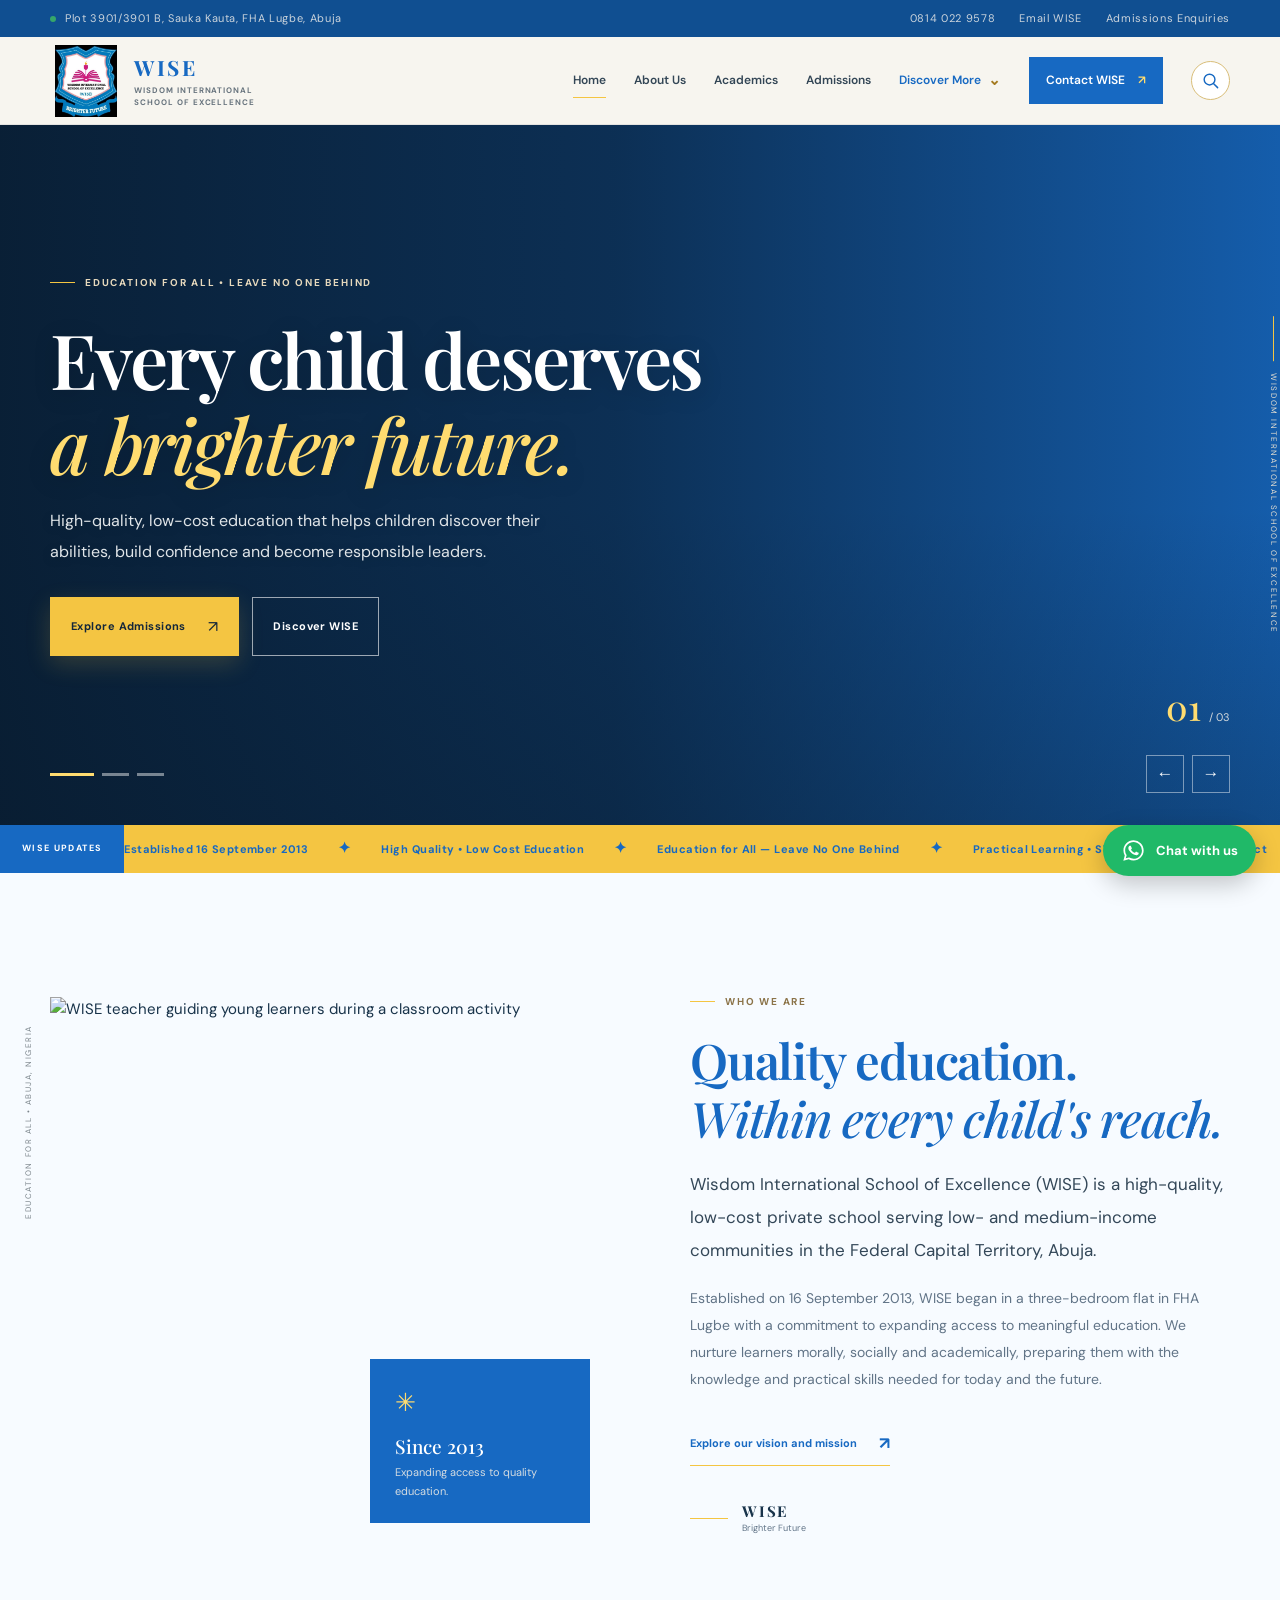
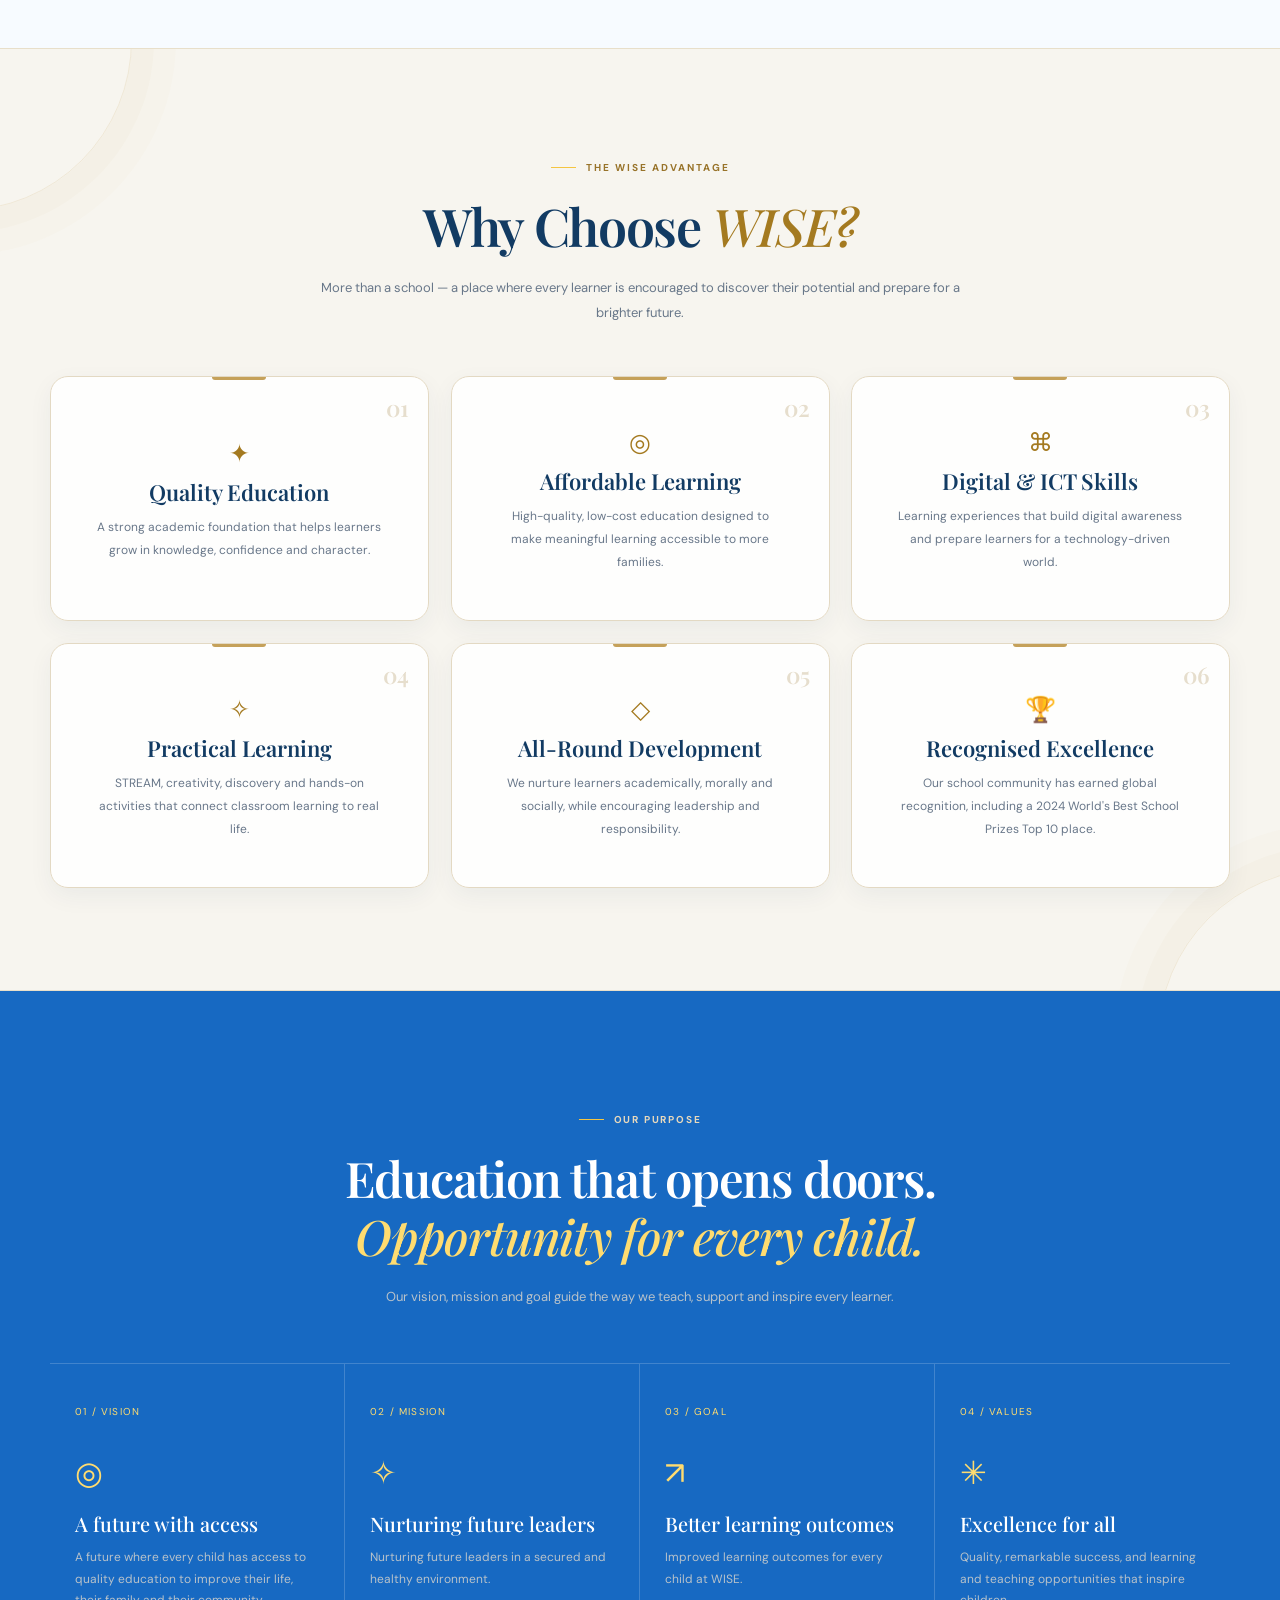
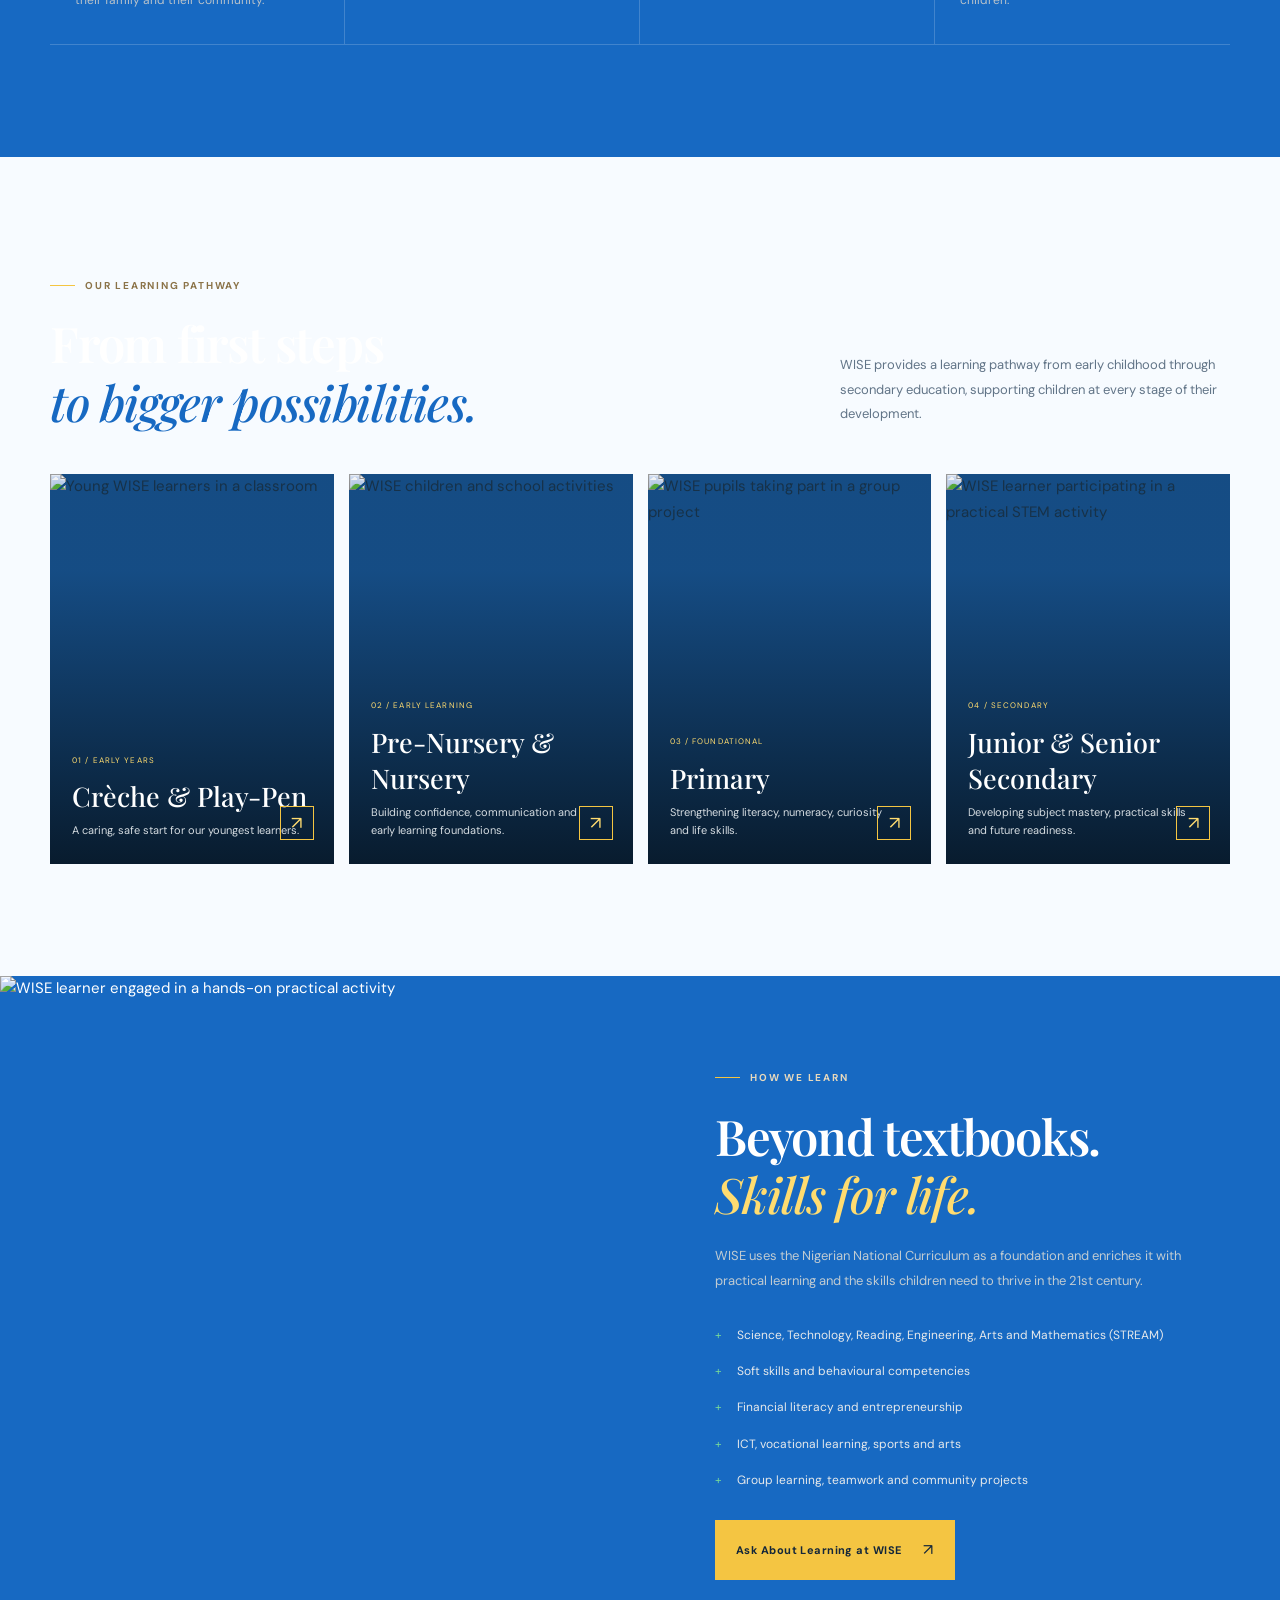
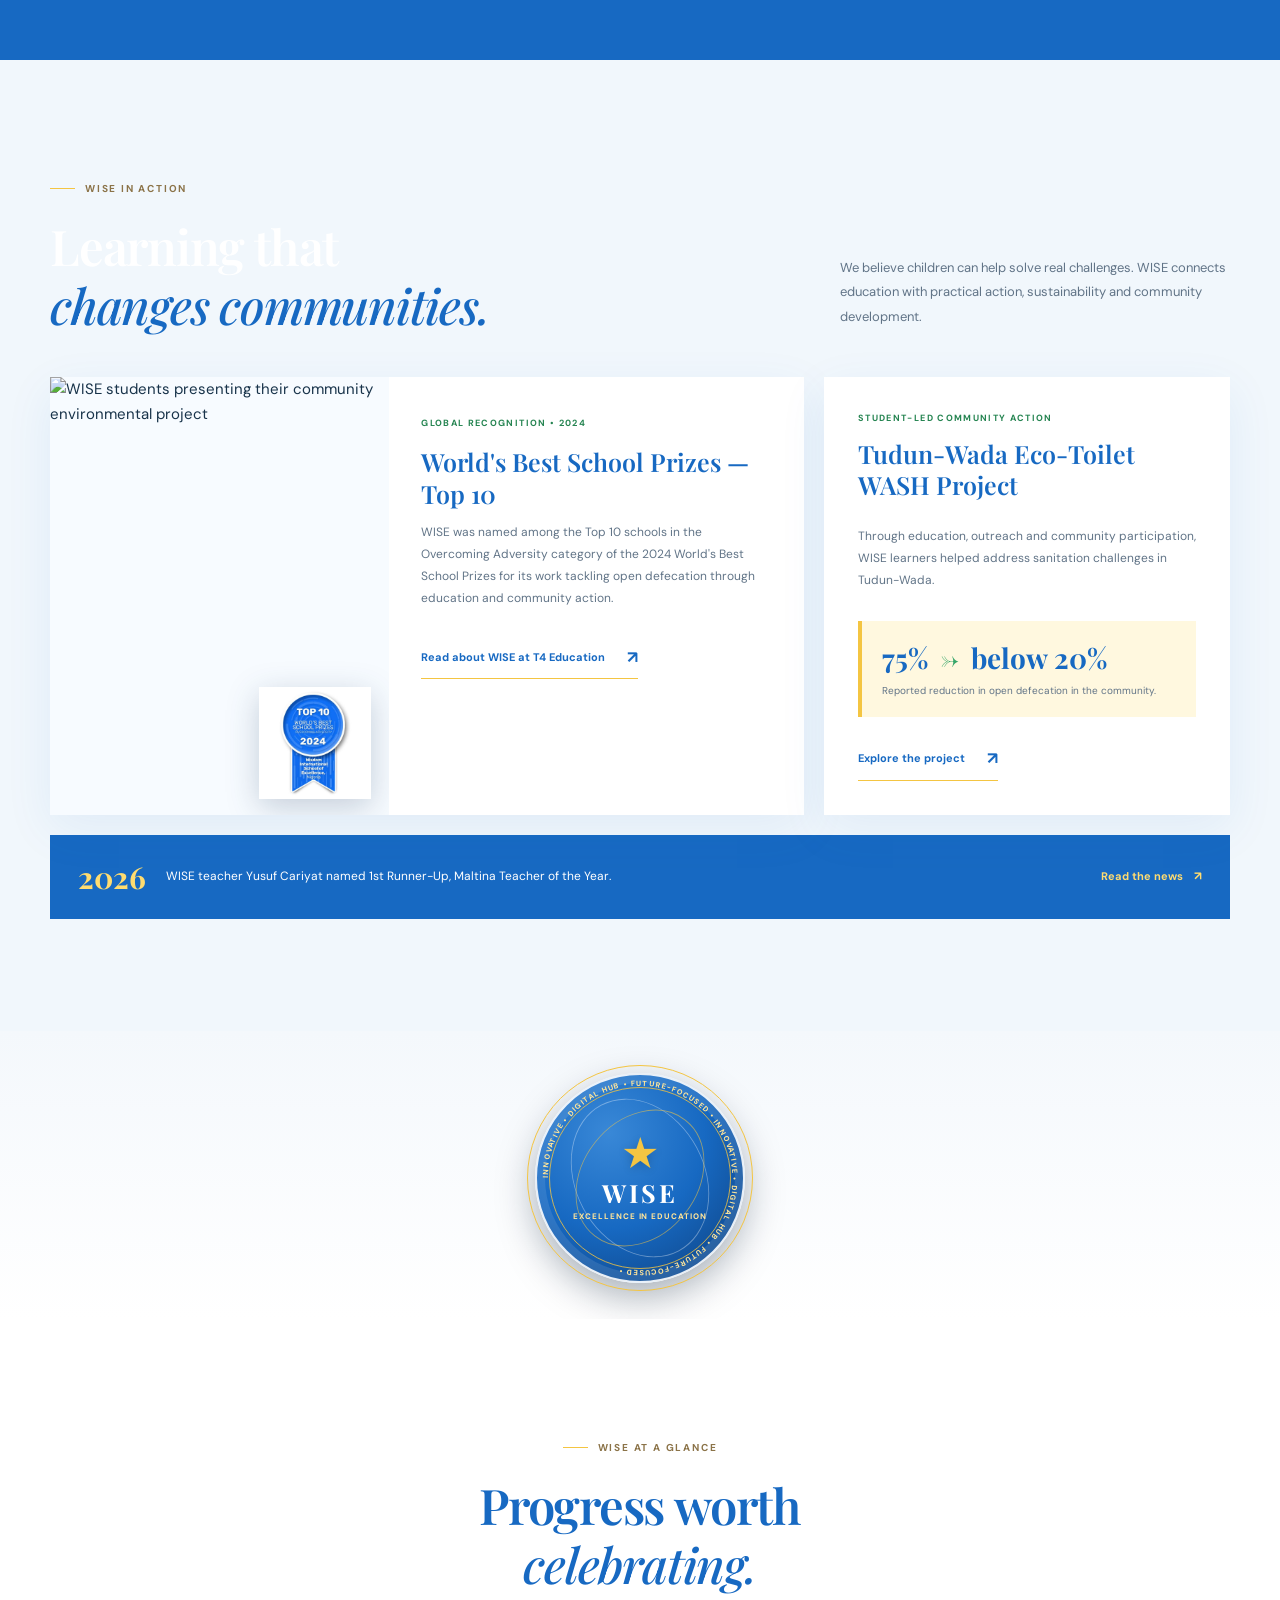
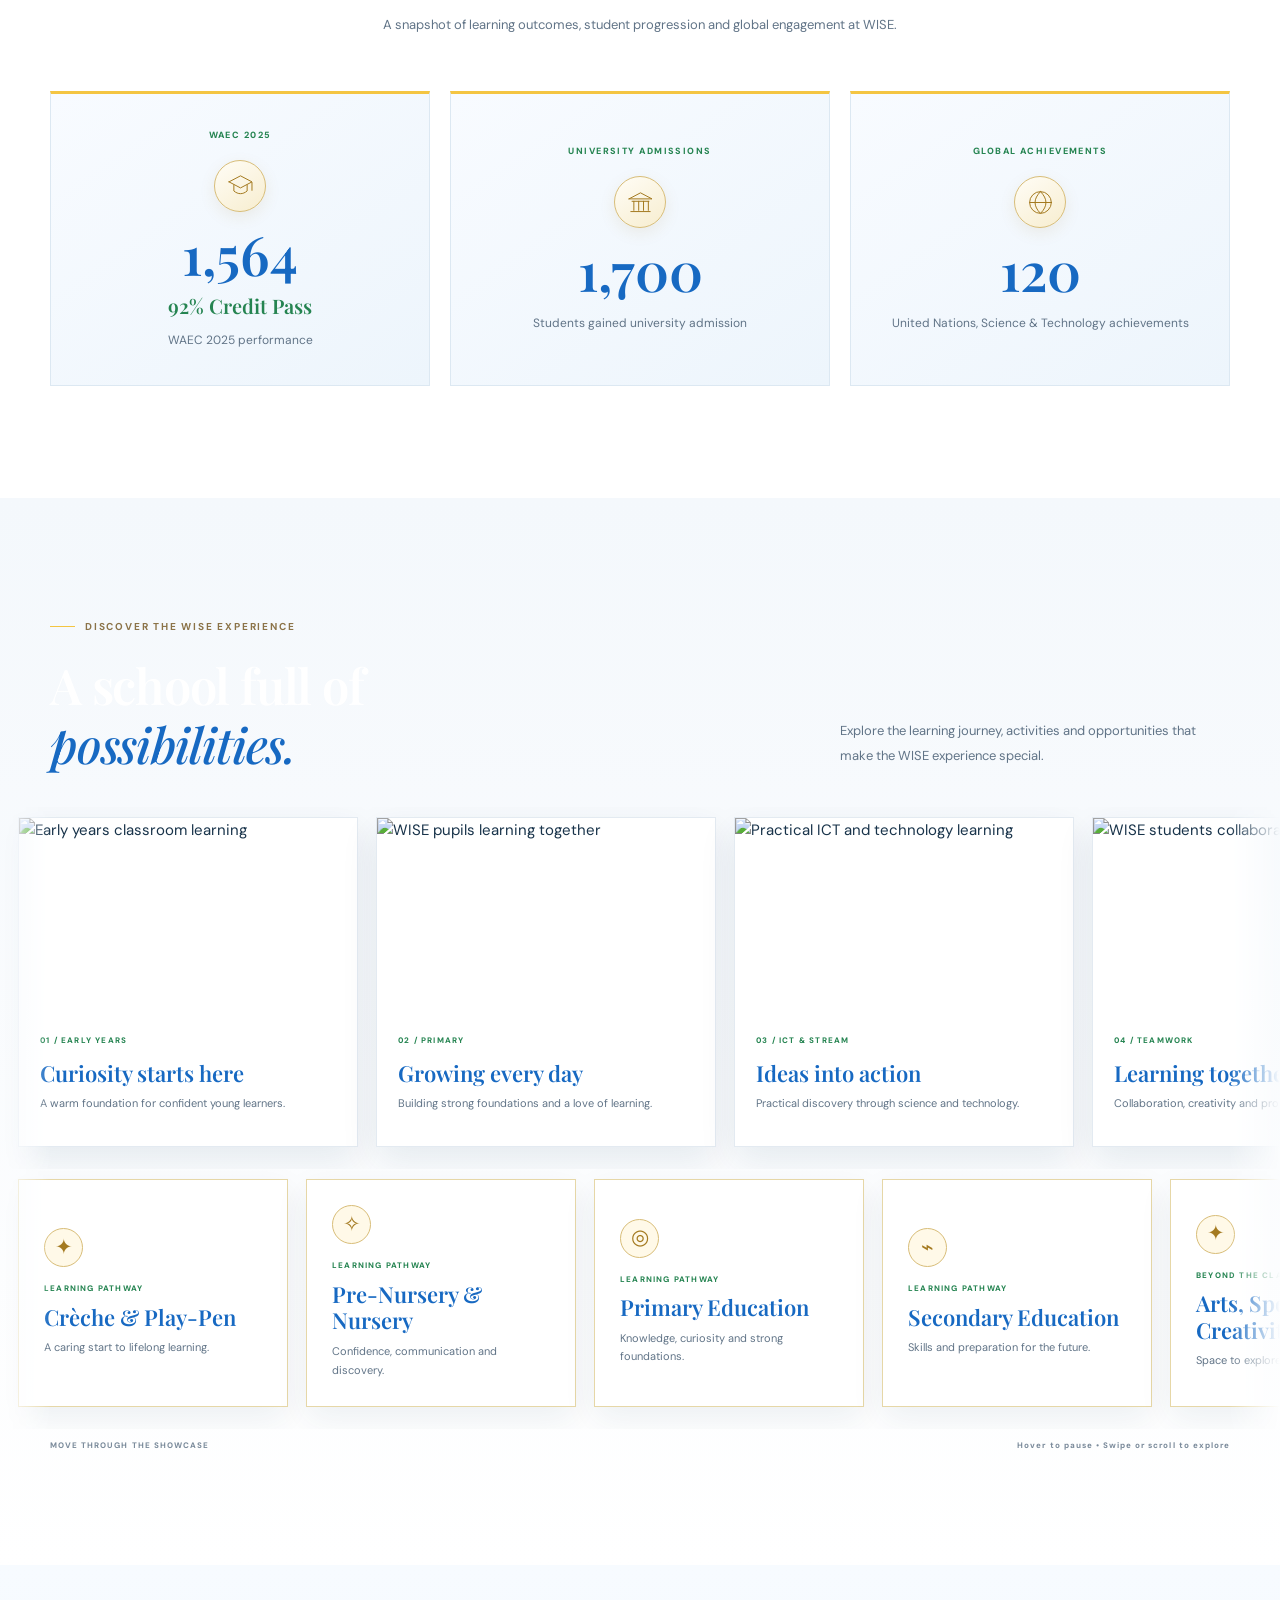
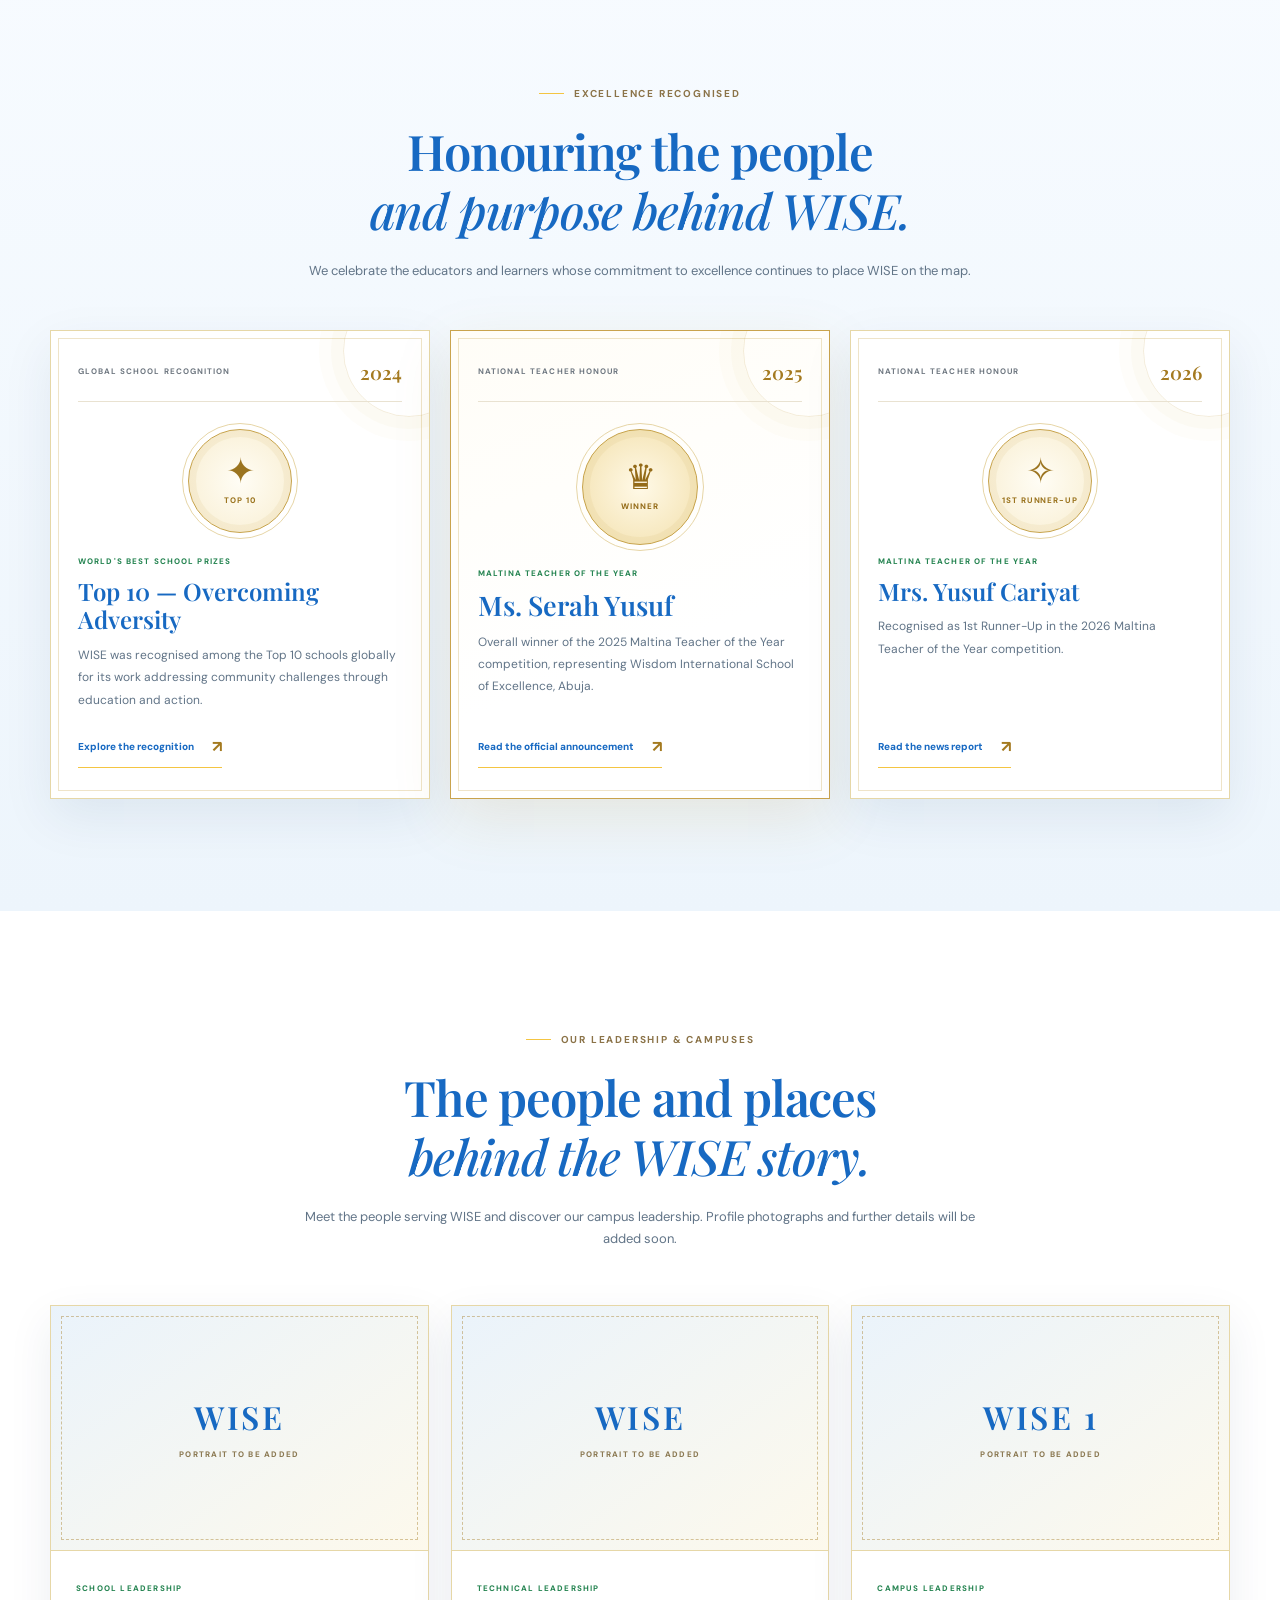
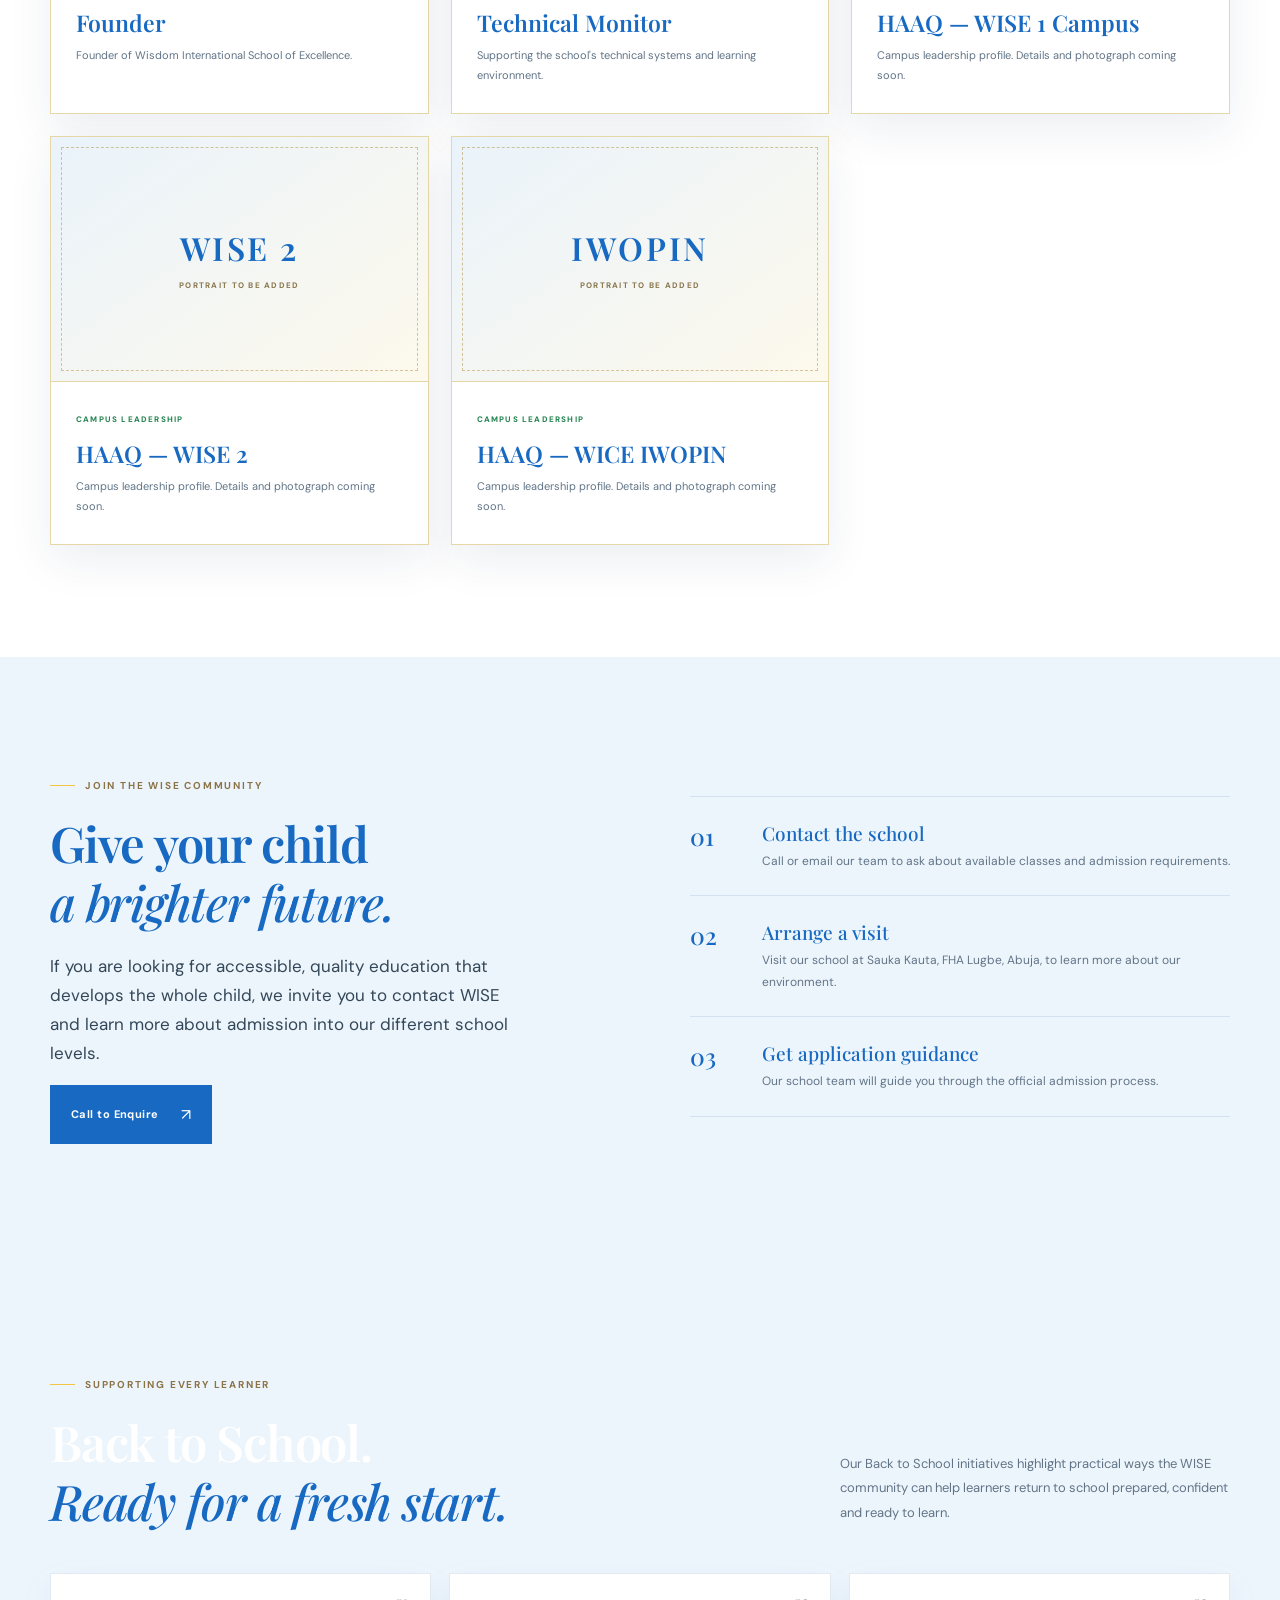
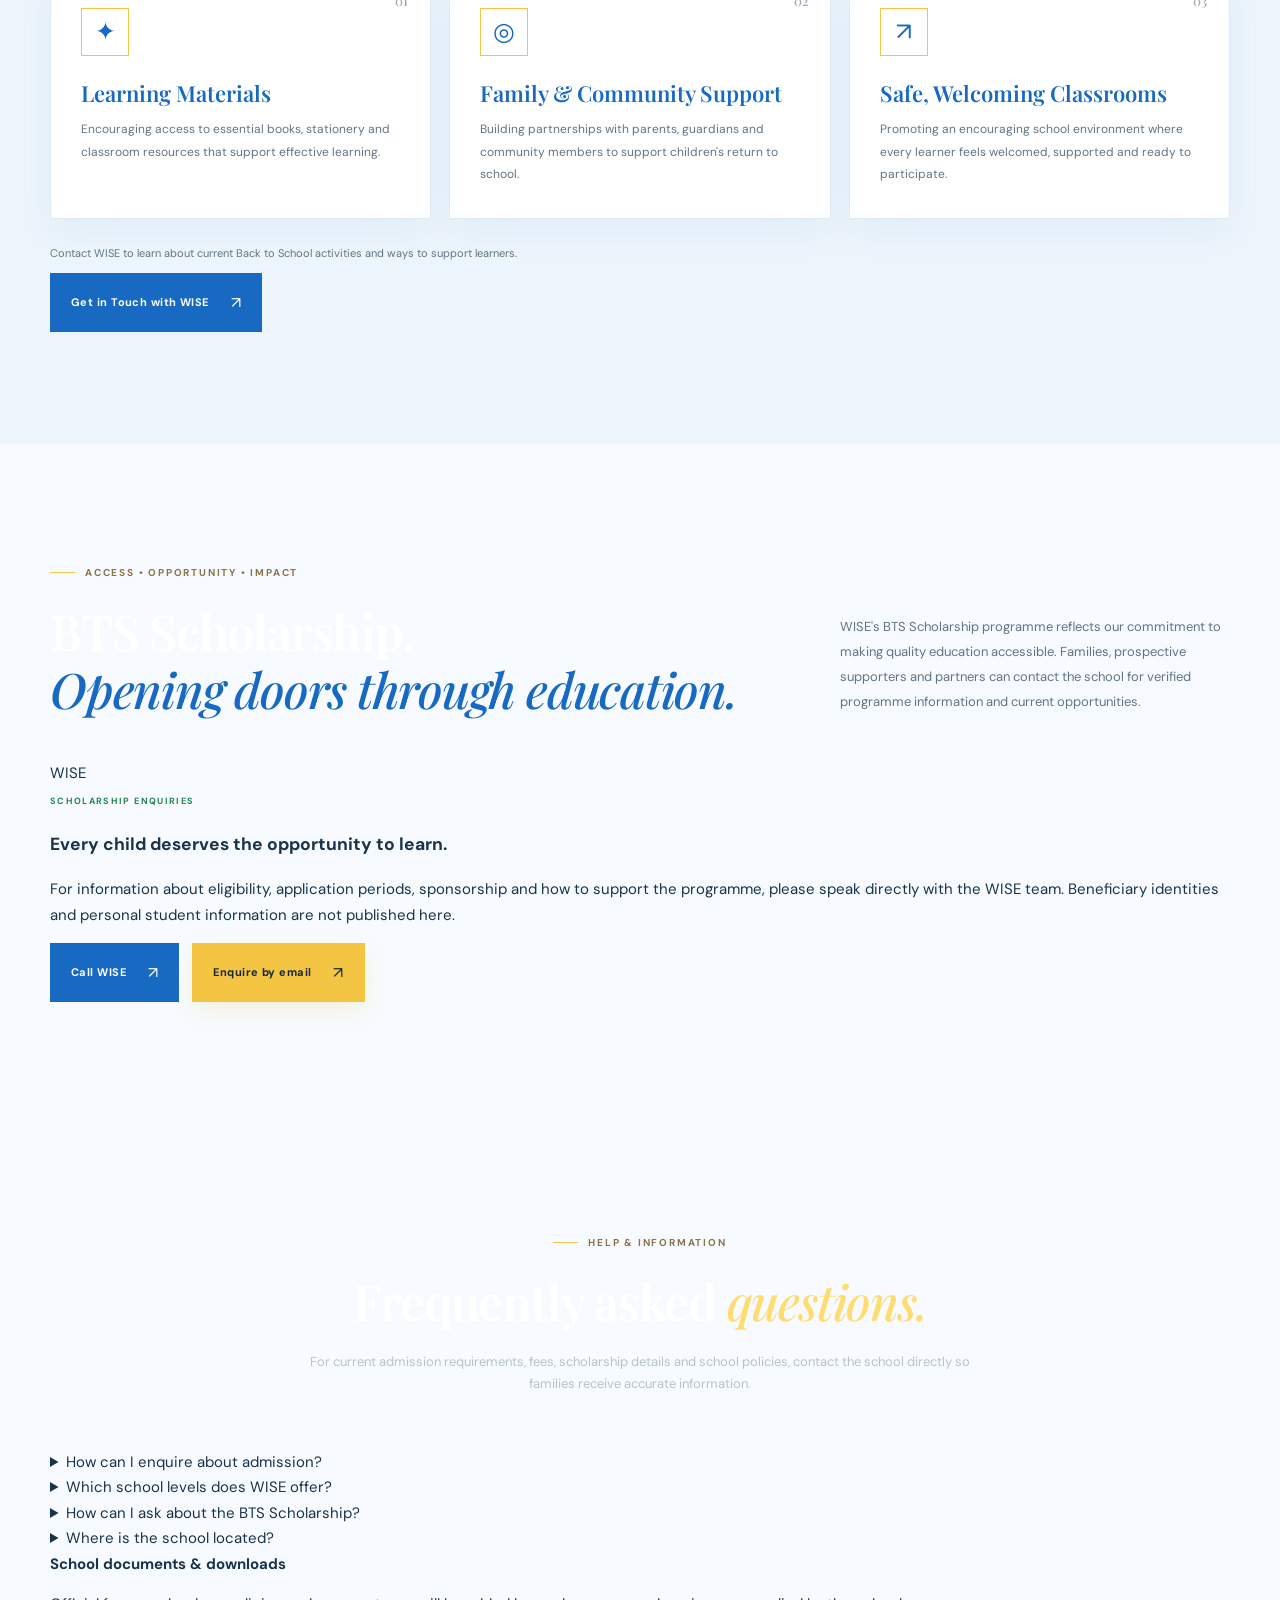
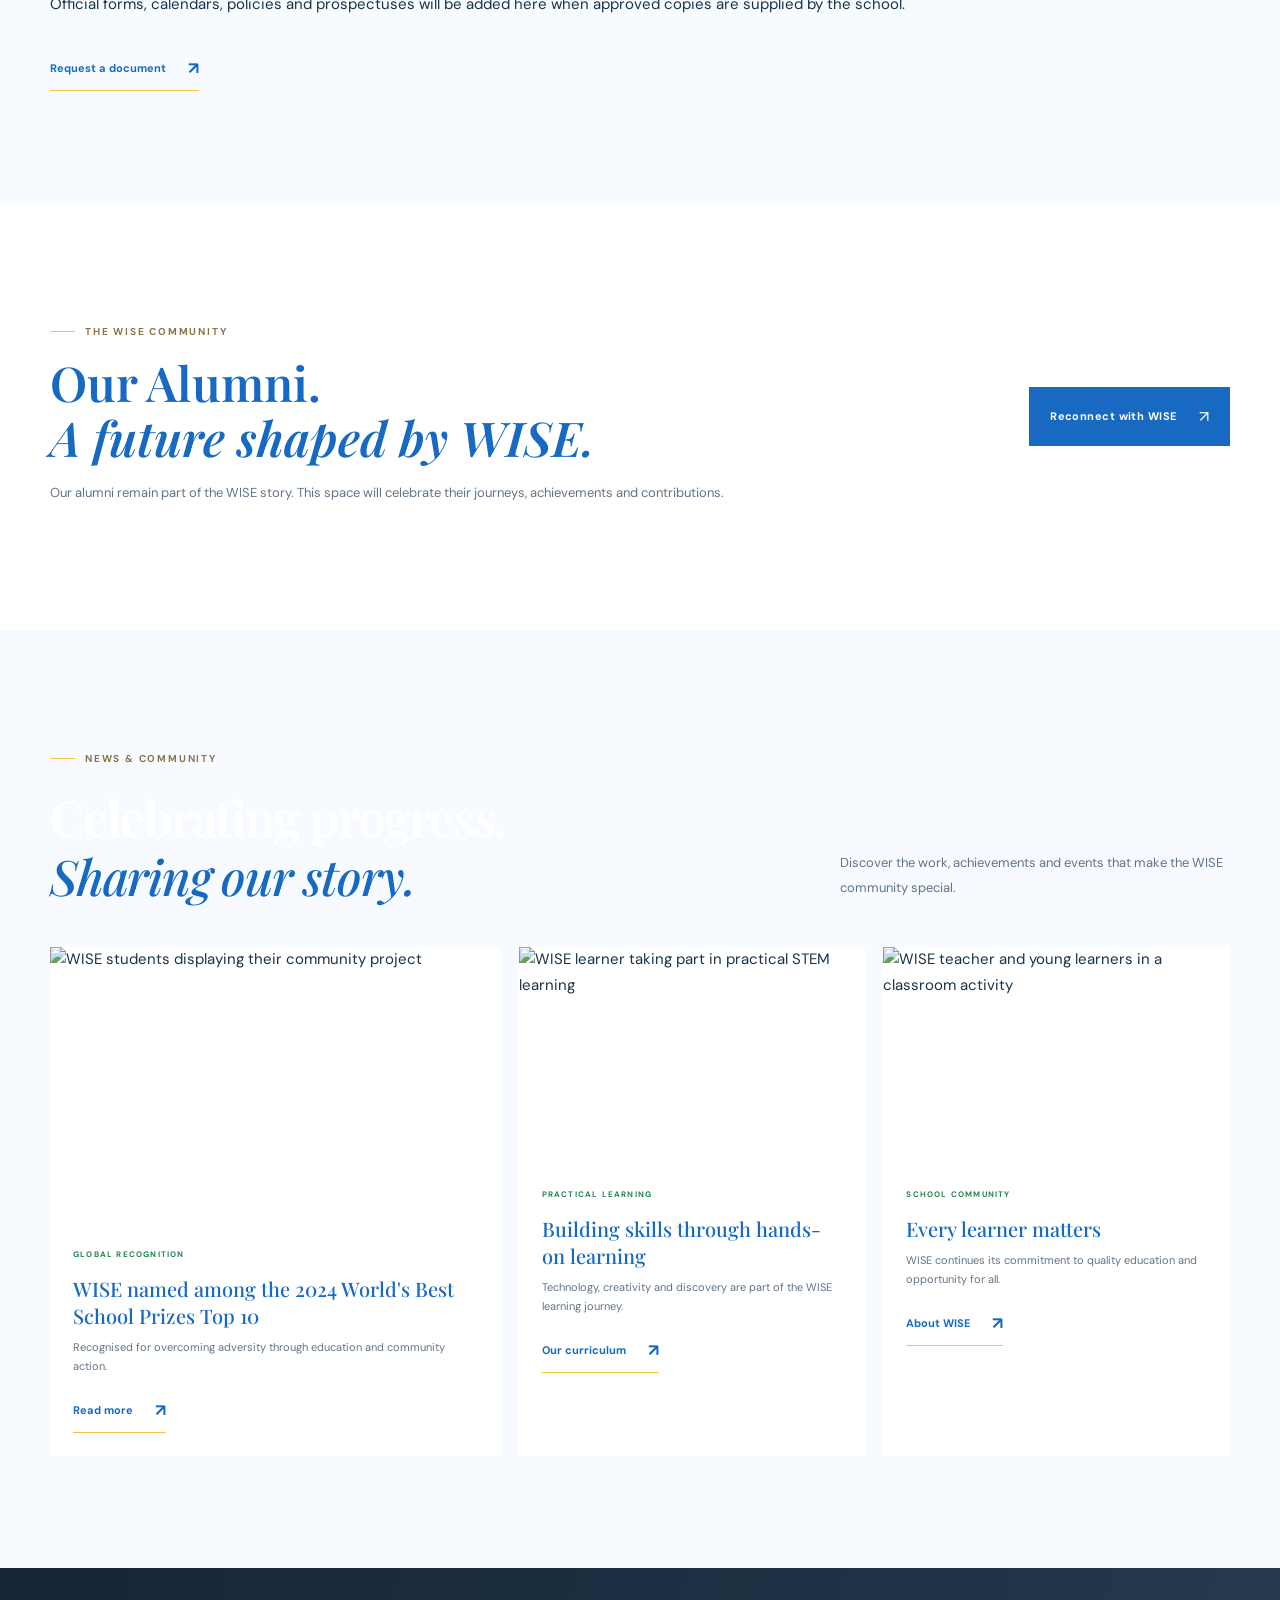
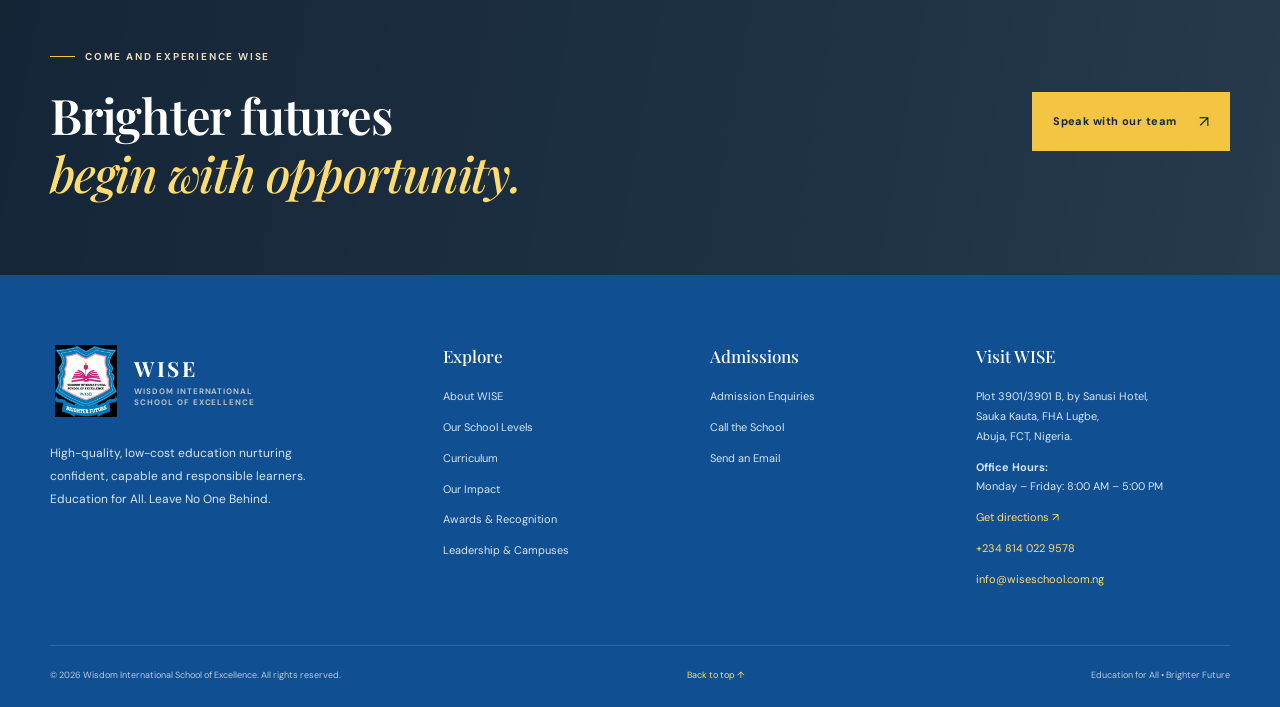
==== index.html @ 45272e17 "Add BTS scholarship and school information sections" ====
<!DOCTYPE html>
<html lang="en">
<head>
  <meta charset="UTF-8">
  <meta name="viewport" content="width=device-width, initial-scale=1.0">
  <meta name="description" content="Wisdom International School of Excellence (WISE), Abuja — a high-quality, low-cost school nurturing confident learners through practical education, STREAM and community impact.">
  <meta name="theme-color" content="#1769C2">
  <title>Wisdom International School of Excellence (WISE) | Abuja</title>
  <link rel="preconnect" href="https://fonts.googleapis.com">
  <link rel="preconnect" href="https://fonts.gstatic.com" crossorigin>
  <link href="https://fonts.googleapis.com/css2?family=DM+Sans:wght@400;500;600;700&family=Playfair+Display:wght@500;600;700&display=swap" rel="stylesheet">
  <link rel="stylesheet" href="style.css?v=15">
</head>
<body>
  <div class="topbar"><div class="container topbar-inner">
    <span><span class="top-dot"></span> Plot 3901/3901 B, Sauka Kauta, FHA Lugbe, Abuja</span>
    <div class="top-links"><a href="tel:+2348140229578">0814 022 9578</a><a href="mailto:info@wiseschool.com.ng">Email WISE</a><a href="#admissions">Admissions Enquiries</a></div>
  </div></div>

  <header class="site-header" id="top"><div class="container nav-wrap">
    <a class="brand" href="#top" aria-label="WISE home"><img class="brand-logo" src="assets/wise-school-logo.png" alt="Wisdom International School of Excellence (WISE) official school crest"><span class="brand-copy"><strong>WISE</strong><small>WISDOM INTERNATIONAL<br>SCHOOL OF EXCELLENCE</small></span></a>
    <button class="menu-toggle" aria-label="Open navigation" aria-expanded="false"><span></span><span></span><span></span></button>
    <nav class="main-nav" aria-label="Main navigation">
      <a class="active" href="#top">Home</a>
      <a href="#about">About Us</a>
      <a href="#academics">Academics</a>
      <a href="#admissions">Admissions</a>
      <div class="nav-dropdown discover-dropdown">
        <button class="nav-drop-toggle" type="button" aria-expanded="false">Discover More <span aria-hidden="true">⌄</span></button>
        <div class="nav-dropdown-menu">
          <a href="#impact">Our Impact</a>
          <a href="#bts-scholarship">BTS Scholarship</a>
          <a href="#faqs">FAQs & Downloads</a>
          <a href="#awards">Awards & Recognition</a>
          <a href="#leadership">Leadership & Campuses</a>
          <a href="#alumni">Alumni</a>
          <a href="#news">News & Updates</a>
          <a href="result-login.html">Student Result</a>
          <a href="teacher-login.html">Teacher Login</a>
        </div>
      </div>
      <a class="nav-cta" href="#contact">Contact WISE <span>↗</span></a>
      <button class="site-search-toggle" type="button" aria-label="Open website search" aria-expanded="false"><svg viewBox="0 0 24 24" aria-hidden="true"><circle cx="10.8" cy="10.8" r="6.8"></circle><path d="m16 16 5 5"></path></svg></button>
    </nav>
  </div></header>

  <section class="site-search-panel" id="site-search-panel" aria-label="Search the WISE website" hidden>
    <div class="container search-panel-inner">
      <form class="site-search-form" role="search">
        <label class="visually-hidden" for="site-search-input">Search the WISE website</label>
        <svg viewBox="0 0 24 24" aria-hidden="true"><circle cx="10.8" cy="10.8" r="6.8"></circle><path d="m16 16 5 5"></path></svg>
        <input id="site-search-input" type="search" placeholder="Search WISE..." autocomplete="off">
        <button class="site-search-close" type="button" aria-label="Close search">×</button>
      </form>
      <div class="site-search-results" aria-live="polite"></div>
    </div>
  </section>

  <main>
    <section class="hero" aria-label="Welcome to WISE"><div class="hero-slides">
      <article class="hero-slide active" style="--hero-image:url('https://www.wiseschool.com.ng/images/3.jpg')"><div class="hero-shade"></div><div class="container hero-content">
        <span class="eyebrow light-eyebrow"><span></span> EDUCATION FOR ALL • LEAVE NO ONE BEHIND</span>
        <h1>Every child deserves<br><em>a brighter future.</em></h1>
        <p>High-quality, low-cost education that helps children discover their abilities, build confidence and become responsible leaders.</p>
        <div class="hero-actions"><a class="btn btn-gold" href="#admissions">Explore Admissions <b>↗</b></a><a class="btn btn-outline" href="#about">Discover WISE</a></div>
      </div><div class="hero-index"><strong>01</strong><span>/ 03</span></div></article>
      <article class="hero-slide" style="--hero-image:url('https://www.wiseschool.com.ng/userpix/2.jpg')"><div class="hero-shade"></div><div class="container hero-content">
        <span class="eyebrow light-eyebrow"><span></span> PRACTICAL LEARNING • STREAM</span>
        <h1>Curious minds.<br><em>Creative solutions.</em></h1>
        <p>Our skills-based approach connects classroom learning with science, technology, reading, engineering, arts and mathematics.</p>
        <div class="hero-actions"><a class="btn btn-gold" href="#academics">Explore Our Curriculum <b>↗</b></a><a class="btn btn-outline" href="#impact">See Our Impact</a></div>
      </div><div class="hero-index"><strong>02</strong><span>/ 03</span></div></article>
      <article class="hero-slide" style="--hero-image:url('https://www.wiseschool.com.ng/images/v1.jpg')"><div class="hero-shade"></div><div class="container hero-content">
        <span class="eyebrow light-eyebrow"><span></span> LEARNING THAT TRANSFORMS COMMUNITIES</span>
        <h1>Learn with purpose.<br><em>Make a difference.</em></h1>
        <p>From student-led community projects to innovation and leadership, WISE encourages learners to turn knowledge into positive action.</p>
        <div class="hero-actions"><a class="btn btn-gold" href="#impact">Our Community Impact <b>↗</b></a><a class="btn btn-outline" href="#contact">Visit the School</a></div>
      </div><div class="hero-index"><strong>03</strong><span>/ 03</span></div></article>
    </div><div class="container hero-controls"><div class="slide-dots"><button class="dot active" aria-label="Slide 1"></button><button class="dot" aria-label="Slide 2"></button><button class="dot" aria-label="Slide 3"></button></div><div class="slide-arrows"><button class="slide-prev" aria-label="Previous slide">←</button><button class="slide-next" aria-label="Next slide">→</button></div></div><div class="hero-note"><span class="note-line"></span><span>WISDOM INTERNATIONAL SCHOOL OF EXCELLENCE</span></div></section>

    <div class="announcement"><div class="announcement-label">WISE UPDATES</div><div class="announcement-track"><span>Established 16 September 2013</span><b>✦</b><span>High Quality • Low Cost Education</span><b>✦</b><span>Education for All — Leave No One Behind</span><b>✦</b><span>Practical Learning • STREAM • Community Impact</span><b>✦</b><span>Established 16 September 2013</span></div></div>

    <section class="intro section-pad" id="about"><div class="container intro-grid">
      <div class="intro-visual"><div class="intro-photo"><img src="https://www.wiseschool.com.ng/images/3.jpg" alt="WISE teacher guiding young learners during a classroom activity"></div><div class="experience-card"><span class="exp-symbol">✳</span><strong>Since 2013</strong><small>Expanding access to quality education.</small></div><div class="vertical-caption">EDUCATION FOR ALL • ABUJA, NIGERIA</div></div>
      <div class="intro-copy"><span class="eyebrow"><span></span> WHO WE ARE</span><h2>Quality education.<br><em>Within every child's reach.</em></h2>
        <p class="lead">Wisdom International School of Excellence (WISE) is a high-quality, low-cost private school serving low- and medium-income communities in the Federal Capital Territory, Abuja.</p>
        <p>Established on 16 September 2013, WISE began in a three-bedroom flat in FHA Lugbe with a commitment to expanding access to meaningful education. We nurture learners morally, socially and academically, preparing them with the knowledge and practical skills needed for today and the future.</p>
        <a class="text-link" href="#vision">Explore our vision and mission <span>↗</span></a>
        <div class="intro-signoff"><span class="signoff-rule"></span><span><strong>WISE</strong><small>Brighter Future</small></span></div>
      </div>
    </div></section>

    <section class="why-wise section-pad" id="why-choose-wise"><div class="container">
      <div class="section-heading centered"><span class="eyebrow"><span></span> THE WISE ADVANTAGE</span><h2>Why Choose <em>WISE?</em></h2><p>More than a school — a place where every learner is encouraged to discover their potential and prepare for a brighter future.</p></div>
      <div class="why-wise-grid">
        <article class="why-wise-card"><span class="why-wise-number">01</span><div class="why-wise-icon">✦</div><h3>Quality Education</h3><p>A strong academic foundation that helps learners grow in knowledge, confidence and character.</p></article>
        <article class="why-wise-card"><span class="why-wise-number">02</span><div class="why-wise-icon">◎</div><h3>Affordable Learning</h3><p>High-quality, low-cost education designed to make meaningful learning accessible to more families.</p></article>
        <article class="why-wise-card"><span class="why-wise-number">03</span><div class="why-wise-icon">⌘</div><h3>Digital & ICT Skills</h3><p>Learning experiences that build digital awareness and prepare learners for a technology-driven world.</p></article>
        <article class="why-wise-card"><span class="why-wise-number">04</span><div class="why-wise-icon">✧</div><h3>Practical Learning</h3><p>STREAM, creativity, discovery and hands-on activities that connect classroom learning to real life.</p></article>
        <article class="why-wise-card"><span class="why-wise-number">05</span><div class="why-wise-icon">◇</div><h3>All-Round Development</h3><p>We nurture learners academically, morally and socially, while encouraging leadership and responsibility.</p></article>
        <article class="why-wise-card"><span class="why-wise-number">06</span><div class="why-wise-icon">🏆</div><h3>Recognised Excellence</h3><p>Our school community has earned global recognition, including a 2024 World's Best School Prizes Top 10 place.</p></article>
      </div>
    </div></section>

    <section class="values section-pad" id="vision"><div class="container">
      <div class="section-heading centered"><span class="eyebrow light-eyebrow"><span></span> OUR PURPOSE</span><h2>Education that opens doors.<br><em>Opportunity for every child.</em></h2><p>Our vision, mission and goal guide the way we teach, support and inspire every learner.</p></div>
      <div class="value-grid">
        <article class="value-card"><span class="value-no">01 / VISION</span><div class="line-icon">◎</div><h3>A future with access</h3><p>A future where every child has access to quality education to improve their life, their family and their community.</p></article>
        <article class="value-card"><span class="value-no">02 / MISSION</span><div class="line-icon">✧</div><h3>Nurturing future leaders</h3><p>Nurturing future leaders in a secured and healthy environment.</p></article>
        <article class="value-card"><span class="value-no">03 / GOAL</span><div class="line-icon">↗</div><h3>Better learning outcomes</h3><p>Improved learning outcomes for every child at WISE.</p></article>
        <article class="value-card"><span class="value-no">04 / VALUES</span><div class="line-icon">✳</div><h3>Excellence for all</h3><p>Quality, remarkable success, and learning and teaching opportunities that inspire children.</p></article>
      </div>
    </div></section>

    <section class="academics section-pad" id="academics"><div class="container">
      <div class="section-heading split-heading"><div><span class="eyebrow"><span></span> OUR LEARNING PATHWAY</span><h2>From first steps<br><em>to bigger possibilities.</em></h2></div><p>WISE provides a learning pathway from early childhood through secondary education, supporting children at every stage of their development.</p></div>
      <div class="academic-grid">
        <article class="academic-card"><img src="https://www.wiseschool.com.ng/images/3.jpg" alt="Young WISE learners in a classroom"><div class="academic-overlay"><span>01 / EARLY YEARS</span><h3>Crèche & Play-Pen</h3><p>A caring, safe start for our youngest learners.</p><a href="#contact" aria-label="Enquire about Crèche and Play-Pen">↗</a></div></article>
        <article class="academic-card"><img src="https://www.wiseschool.com.ng/userpix/1.jpg" alt="WISE children and school activities"><div class="academic-overlay"><span>02 / EARLY LEARNING</span><h3>Pre-Nursery & Nursery</h3><p>Building confidence, communication and early learning foundations.</p><a href="#contact" aria-label="Enquire about Pre-Nursery and Nursery">↗</a></div></article>
        <article class="academic-card"><img src="https://www.wiseschool.com.ng/images/v1.jpg" alt="WISE pupils taking part in a group project"><div class="academic-overlay"><span>03 / FOUNDATIONAL</span><h3>Primary</h3><p>Strengthening literacy, numeracy, curiosity and life skills.</p><a href="#contact" aria-label="Enquire about Primary">↗</a></div></article>
        <article class="academic-card"><img src="https://www.wiseschool.com.ng/userpix/2.jpg" alt="WISE learner participating in a practical STEM activity"><div class="academic-overlay"><span>04 / SECONDARY</span><h3>Junior & Senior Secondary</h3><p>Developing subject mastery, practical skills and future readiness.</p><a href="#contact" aria-label="Enquire about Secondary School">↗</a></div></article>
      </div>
    </div></section>

    <section class="feature-band" id="curriculum"><div class="feature-image"><img src="https://www.wiseschool.com.ng/userpix/2.jpg" alt="WISE learner engaged in a hands-on practical activity"></div><div class="feature-content"><span class="eyebrow light-eyebrow"><span></span> HOW WE LEARN</span><h2>Beyond textbooks.<br><em>Skills for life.</em></h2><p>WISE uses the Nigerian National Curriculum as a foundation and enriches it with practical learning and the skills children need to thrive in the 21st century.</p><ul class="feature-list"><li><span>+</span> Science, Technology, Reading, Engineering, Arts and Mathematics (STREAM)</li><li><span>+</span> Soft skills and behavioural competencies</li><li><span>+</span> Financial literacy and entrepreneurship</li><li><span>+</span> ICT, vocational learning, sports and arts</li><li><span>+</span> Group learning, teamwork and community projects</li></ul><a class="btn btn-gold" href="#contact">Ask About Learning at WISE <b>↗</b></a></div></section>

    <section class="impact section-pad" id="impact"><div class="container">
      <div class="section-heading split-heading"><div><span class="eyebrow"><span></span> WISE IN ACTION</span><h2>Learning that<br><em>changes communities.</em></h2></div><p>We believe children can help solve real challenges. WISE connects education with practical action, sustainability and community development.</p></div>
      <div class="impact-grid">
        <article class="impact-feature"><div class="recognition-visual"><img class="impact-photo" src="https://www.wiseschool.com.ng/images/v1.jpg" alt="WISE students presenting their community environmental project"><img class="top10-badge" src="assets/wise-world-best-school-top-10-2024.jpeg" alt="WISE Top 10 World’s Best School Prizes, Overcoming Adversity, 2024 recognition badge"></div><div class="impact-copy"><span class="impact-label">GLOBAL RECOGNITION • 2024</span><h3>World's Best School Prizes — Top 10</h3><p>WISE was named among the Top 10 schools in the Overcoming Adversity category of the 2024 World's Best School Prizes for its work tackling open defecation through education and community action.</p><a class="text-link" href="https://t4.education/worlds-best-school-prizes/the-five-prizes/overcoming-adversity/" target="_blank" rel="noopener">Read about WISE at T4 Education <span>↗</span></a></div></article>
        <article class="impact-card"><span class="impact-label">STUDENT-LED COMMUNITY ACTION</span><h3>Tudun-Wada Eco-Toilet WASH Project</h3><p>Through education, outreach and community participation, WISE learners helped address sanitation challenges in Tudun-Wada.</p><div class="impact-stat"><strong>75% <i>→</i> below 20%</strong><small>Reported reduction in open defecation in the community.</small></div><a class="text-link" href="https://t4.education/worlds-best-school-prizes/the-five-prizes/overcoming-adversity/" target="_blank" rel="noopener">Explore the project <span>↗</span></a></article>
      </div>
      <div class="recognition-strip"><div><strong>2026</strong><span>WISE teacher Yusuf Cariyat named 1st Runner-Up, Maltina Teacher of the Year.</span></div><a href="https://www.thecable.ng/lagos-teacher-wins-2026-maltina-teacher-of-the-year-competition-gets-n10m-car/" target="_blank" rel="noopener">Read the news <span>↗</span></a></div>
    </div></section>


    <div class="wise-orbit-intro" aria-label="WISE identity seal"><div class="wise-star-seal" aria-label="WISE — Wisdom International School of Excellence"><span class="seal-orbit seal-orbit-one"></span><span class="seal-orbit seal-orbit-two"></span><svg class="seal-orbit-label" viewBox="0 0 200 200" aria-hidden="true"><defs><path id="wiseOrbitTextPath" d="M100 100 m-88 0 a88 88 0 1 1 176 0 a88 88 0 1 1 -176 0"/></defs><text><textPath href="#wiseOrbitTextPath">INNOVATIVE • DIGITAL HUB • FUTURE-FOCUSED • INNOVATIVE • DIGITAL HUB • FUTURE-FOCUSED •</textPath></text></svg><span class="seal-star">★</span><strong>WISE</strong><small>EXCELLENCE IN EDUCATION</small></div></div>

    <section class="wise-at-glance section-pad" id="wise-at-a-glance">
      <div class="container">
        <div class="section-heading centered">
          <span class="eyebrow"><span></span> WISE AT A GLANCE</span>
          <h2>Progress worth<br><em>celebrating.</em></h2>
          <p>A snapshot of learning outcomes, student progression and global engagement at WISE.</p>
        </div>
        <div class="glance-grid">
          <article class="glance-card">
            <span class="glance-kicker">WAEC 2025</span>
            <span class="glance-icon" aria-hidden="true"><svg viewBox="0 0 48 48"><path d="M5 18 24 8l19 10-19 10L5 18Z"/><path d="M13 23v10c7 6 15 6 22 0V23M43 19v13"/></svg></span>
            <strong class="glance-number"><span data-count="1564">0</span></strong>
            <span class="glance-secondary"><span data-count="92" data-suffix="%">0%</span> Credit Pass</span>
            <p>WAEC 2025 performance</p>
          </article>
          <article class="glance-card">
            <span class="glance-kicker">UNIVERSITY ADMISSIONS</span>
            <span class="glance-icon" aria-hidden="true"><svg viewBox="0 0 48 48"><path d="M5 18 24 8l19 10H5Z"/><path d="M10 22h28M13 22v15m8-15v15m8-15v15m8-15v15M8 39h32"/></svg></span>
            <strong class="glance-number"><span data-count="1700">0</span></strong>
            <p>Students gained university admission</p>
          </article>
          <article class="glance-card">
            <span class="glance-kicker">GLOBAL ACHIEVEMENTS</span>
            <span class="glance-icon" aria-hidden="true"><svg viewBox="0 0 48 48"><circle cx="24" cy="24" r="18"/><path d="M6 24h36M24 6c6 6 9 12 9 18s-3 12-9 18c-6-6-9-12-9-18s3-12 9-18Z"/></svg></span>
            <strong class="glance-number"><span data-count="120">0</span></strong>
            <p>United Nations, Science & Technology achievements</p>
          </article>
        </div>
      </div>
    </section>


    <section class="wise-showcase section-pad" id="wise-showcase">
      <div class="container">
        <div class="section-heading split-heading">
          <div><span class="eyebrow"><span></span> DISCOVER THE WISE EXPERIENCE</span><h2>A school full of<br><em>possibilities.</em></h2></div>
          <p>Explore the learning journey, activities and opportunities that make the WISE experience special.</p>
        </div>
      </div>
      <div class="showcase-row" aria-label="Learning at WISE">
        <div class="showcase-track">
          <article class="showcase-card"><img src="https://www.wiseschool.com.ng/images/3.jpg" alt="Early years classroom learning"><div><small>01 / EARLY YEARS</small><h3>Curiosity starts here</h3><p>A warm foundation for confident young learners.</p></div></article>
          <article class="showcase-card"><img src="https://www.wiseschool.com.ng/userpix/1.jpg" alt="WISE pupils learning together"><div><small>02 / PRIMARY</small><h3>Growing every day</h3><p>Building strong foundations and a love of learning.</p></div></article>
          <article class="showcase-card"><img src="https://www.wiseschool.com.ng/userpix/2.jpg" alt="Practical ICT and technology learning"><div><small>03 / ICT & STREAM</small><h3>Ideas into action</h3><p>Practical discovery through science and technology.</p></div></article>
          <article class="showcase-card"><img src="https://www.wiseschool.com.ng/images/v1.jpg" alt="WISE students collaborating on a project"><div><small>04 / TEAMWORK</small><h3>Learning together</h3><p>Collaboration, creativity and problem-solving.</p></div></article>
          <article class="showcase-card"><img src="https://www.wiseschool.com.ng/images/3.jpg" alt="Teacher supporting learners"><div><small>05 / TEACHING</small><h3>Guided to succeed</h3><p>Encouraging every learner to reach their potential.</p></div></article>
        
          <article class="showcase-card" aria-hidden="true"><img src="https://www.wiseschool.com.ng/images/3.jpg" alt="Early years classroom learning"><div><small>01 / EARLY YEARS</small><h3>Curiosity starts here</h3><p>A warm foundation for confident young learners.</p></div></article>
          <article class="showcase-card" aria-hidden="true"><img src="https://www.wiseschool.com.ng/userpix/1.jpg" alt="WISE pupils learning together"><div><small>02 / PRIMARY</small><h3>Growing every day</h3><p>Building strong foundations and a love of learning.</p></div></article>
          <article class="showcase-card" aria-hidden="true"><img src="https://www.wiseschool.com.ng/userpix/2.jpg" alt="Practical ICT and technology learning"><div><small>03 / ICT & STREAM</small><h3>Ideas into action</h3><p>Practical discovery through science and technology.</p></div></article>
          <article class="showcase-card" aria-hidden="true"><img src="https://www.wiseschool.com.ng/images/v1.jpg" alt="WISE students collaborating on a project"><div><small>04 / TEAMWORK</small><h3>Learning together</h3><p>Collaboration, creativity and problem-solving.</p></div></article>
          <article class="showcase-card" aria-hidden="true"><img src="https://www.wiseschool.com.ng/images/3.jpg" alt="Teacher supporting learners"><div><small>05 / TEACHING</small><h3>Guided to succeed</h3><p>Encouraging every learner to reach their potential.</p></div></article>
        </div>
      </div>
      <div class="showcase-row showcase-row-reverse" aria-label="Opportunities at WISE">
        <div class="showcase-track">
          <article class="showcase-tile"><span>✦</span><small>LEARNING PATHWAY</small><h3>Crèche & Play-Pen</h3><p>A caring start to lifelong learning.</p></article>
          <article class="showcase-tile"><span>✧</span><small>LEARNING PATHWAY</small><h3>Pre-Nursery & Nursery</h3><p>Confidence, communication and discovery.</p></article>
          <article class="showcase-tile"><span>◎</span><small>LEARNING PATHWAY</small><h3>Primary Education</h3><p>Knowledge, curiosity and strong foundations.</p></article>
          <article class="showcase-tile"><span>⌁</span><small>LEARNING PATHWAY</small><h3>Secondary Education</h3><p>Skills and preparation for the future.</p></article>
          <article class="showcase-tile"><span>✦</span><small>BEYOND THE CLASSROOM</small><h3>Arts, Sports & Creativity</h3><p>Space to explore interests and talents.</p></article>
          <article class="showcase-tile"><span>✧</span><small>BEYOND THE CLASSROOM</small><h3>Community Impact</h3><p>Learning that makes a positive difference.</p></article>
        
          <article class="showcase-tile" aria-hidden="true"><span>✦</span><small>LEARNING PATHWAY</small><h3>Crèche & Play-Pen</h3><p>A caring start to lifelong learning.</p></article>
          <article class="showcase-tile" aria-hidden="true"><span>✧</span><small>LEARNING PATHWAY</small><h3>Pre-Nursery & Nursery</h3><p>Confidence, communication and discovery.</p></article>
          <article class="showcase-tile" aria-hidden="true"><span>◎</span><small>LEARNING PATHWAY</small><h3>Primary Education</h3><p>Knowledge, curiosity and strong foundations.</p></article>
          <article class="showcase-tile" aria-hidden="true"><span>⌁</span><small>LEARNING PATHWAY</small><h3>Secondary Education</h3><p>Skills and preparation for the future.</p></article>
          <article class="showcase-tile" aria-hidden="true"><span>✦</span><small>BEYOND THE CLASSROOM</small><h3>Arts, Sports & Creativity</h3><p>Space to explore interests and talents.</p></article>
          <article class="showcase-tile" aria-hidden="true"><span>✧</span><small>BEYOND THE CLASSROOM</small><h3>Community Impact</h3><p>Learning that makes a positive difference.</p></article>
        </div>
      </div>
      <div class="container showcase-foot"><span>MOVE THROUGH THE SHOWCASE</span><span>Hover to pause • Swipe or scroll to explore</span></div>
    </section>

    <section class="awards section-pad" id="awards"><div class="container">
      <div class="section-heading centered"><span class="eyebrow"><span></span> EXCELLENCE RECOGNISED</span><h2>Honouring the people<br><em>and purpose behind WISE.</em></h2><p>We celebrate the educators and learners whose commitment to excellence continues to place WISE on the map.</p></div>
      <div class="awards-grid">
        <article class="award-card award-global"><div class="award-topline"><span>GLOBAL SCHOOL RECOGNITION</span><span class="award-year">2024</span></div><div class="award-emblem" aria-hidden="true"><span>✦</span><small>TOP 10</small></div><p class="award-category">WORLD'S BEST SCHOOL PRIZES</p><h3>Top 10 — Overcoming Adversity</h3><p>WISE was recognised among the Top 10 schools globally for its work addressing community challenges through education and action.</p><a class="award-link" href="https://t4.education/worlds-best-school-prizes/the-five-prizes/overcoming-adversity/" target="_blank" rel="noopener">Explore the recognition <span>↗</span></a></article>
        <article class="award-card award-winner"><div class="award-topline"><span>NATIONAL TEACHER HONOUR</span><span class="award-year">2025</span></div><div class="award-emblem" aria-hidden="true"><span>♛</span><small>WINNER</small></div><p class="award-category">MALTINA TEACHER OF THE YEAR</p><h3>Ms. Serah Yusuf</h3><p>Overall winner of the 2025 Maltina Teacher of the Year competition, representing Wisdom International School of Excellence, Abuja.</p><a class="award-link" href="https://nbfoeducationtrustfund.org/serah-yusuf-fct-teacher-emerges-maltina-teacher-of-the-year-2025/" target="_blank" rel="noopener">Read the official announcement <span>↗</span></a></article>
        <article class="award-card"><div class="award-topline"><span>NATIONAL TEACHER HONOUR</span><span class="award-year">2026</span></div><div class="award-emblem" aria-hidden="true"><span>✧</span><small>1ST RUNNER-UP</small></div><p class="award-category">MALTINA TEACHER OF THE YEAR</p><h3>Mrs. Yusuf Cariyat</h3><p>Recognised as 1st Runner-Up in the 2026 Maltina Teacher of the Year competition.</p><a class="award-link" href="https://guardian.ng/education/lagos-teacher-wins-2026-maltina-teacher-of-the-year-competition/" target="_blank" rel="noopener">Read the news report <span>↗</span></a></article>
      </div>
    </div></section>

    <section class="leadership section-pad" id="leadership">
      <div class="container">
        <div class="section-heading centered">
          <span class="eyebrow"><span></span> OUR LEADERSHIP & CAMPUSES</span>
          <h2>The people and places<br><em>behind the WISE story.</em></h2>
          <p>Meet the people serving WISE and discover our campus leadership. Profile photographs and further details will be added soon.</p>
        </div>
        <div class="leadership-grid">
          <article class="leadership-card">
            <div class="leadership-photo"><span class="photo-mark">WISE</span><small>PORTRAIT TO BE ADDED</small></div>
            <div class="leadership-info"><span class="leadership-kicker">SCHOOL LEADERSHIP</span><h3>Founder</h3><p>Founder of Wisdom International School of Excellence.</p></div>
          </article>
          <article class="leadership-card">
            <div class="leadership-photo"><span class="photo-mark">WISE</span><small>PORTRAIT TO BE ADDED</small></div>
            <div class="leadership-info"><span class="leadership-kicker">TECHNICAL LEADERSHIP</span><h3>Technical Monitor</h3><p>Supporting the school's technical systems and learning environment.</p></div>
          </article>
          <article class="leadership-card">
            <div class="leadership-photo"><span class="photo-mark">WISE 1</span><small>PORTRAIT TO BE ADDED</small></div>
            <div class="leadership-info"><span class="leadership-kicker">CAMPUS LEADERSHIP</span><h3>HAAQ — WISE 1 Campus</h3><p>Campus leadership profile. Details and photograph coming soon.</p></div>
          </article>
          <article class="leadership-card">
            <div class="leadership-photo"><span class="photo-mark">WISE 2</span><small>PORTRAIT TO BE ADDED</small></div>
            <div class="leadership-info"><span class="leadership-kicker">CAMPUS LEADERSHIP</span><h3>HAAQ — WISE 2</h3><p>Campus leadership profile. Details and photograph coming soon.</p></div>
          </article>
          <article class="leadership-card">
            <div class="leadership-photo"><span class="photo-mark">IWOPIN</span><small>PORTRAIT TO BE ADDED</small></div>
            <div class="leadership-info"><span class="leadership-kicker">CAMPUS LEADERSHIP</span><h3>HAAQ — WICE IWOPIN</h3><p>Campus leadership profile. Details and photograph coming soon.</p></div>
          </article>
        </div>
      </div>
    </section>

    <section class="admissions section-pad" id="admissions"><div class="container admissions-grid">
      <div><span class="eyebrow"><span></span> JOIN THE WISE COMMUNITY</span><h2>Give your child<br><em>a brighter future.</em></h2><p class="lead">If you are looking for accessible, quality education that develops the whole child, we invite you to contact WISE and learn more about admission into our different school levels.</p><a class="btn btn-dark" href="tel:+2348140229578">Call to Enquire <b>↗</b></a></div>
      <div class="admission-steps"><div class="step"><span>01</span><div><h3>Contact the school</h3><p>Call or email our team to ask about available classes and admission requirements.</p></div></div><div class="step"><span>02</span><div><h3>Arrange a visit</h3><p>Visit our school at Sauka Kauta, FHA Lugbe, Abuja, to learn more about our environment.</p></div></div><div class="step"><span>03</span><div><h3>Get application guidance</h3><p>Our school team will guide you through the official admission process.</p></div></div></div>
    </div></section>

    
    <section class="back-to-school section-pad" id="back-to-school">
      <div class="container">
        <div class="section-heading split-heading">
          <div><span class="eyebrow"><span></span> SUPPORTING EVERY LEARNER</span><h2>Back to School.<br><em>Ready for a fresh start.</em></h2></div>
          <p>Our Back to School initiatives highlight practical ways the WISE community can help learners return to school prepared, confident and ready to learn.</p>
        </div>
        <div class="initiative-grid">
          <article class="initiative-card"><span class="initiative-number">01</span><div class="initiative-icon" aria-hidden="true">✦</div><h3>Learning Materials</h3><p>Encouraging access to essential books, stationery and classroom resources that support effective learning.</p></article>
          <article class="initiative-card"><span class="initiative-number">02</span><div class="initiative-icon" aria-hidden="true">◎</div><h3>Family & Community Support</h3><p>Building partnerships with parents, guardians and community members to support children's return to school.</p></article>
          <article class="initiative-card"><span class="initiative-number">03</span><div class="initiative-icon" aria-hidden="true">↗</div><h3>Safe, Welcoming Classrooms</h3><p>Promoting an encouraging school environment where every learner feels welcomed, supported and ready to participate.</p></article>
        </div>
        <p class="initiative-note">Contact WISE to learn about current Back to School activities and ways to support learners.</p>
        <a class="btn btn-dark" href="#contact">Get in Touch with WISE <b>↗</b></a>
      </div>
    </section>

    
    <section class="bts-scholarship section-pad" id="bts-scholarship"><div class="container">
      <div class="section-heading split-heading"><div><span class="eyebrow"><span></span> ACCESS • OPPORTUNITY • IMPACT</span><h2>BTS Scholarship.<br><em>Opening doors through education.</em></h2></div><p>WISE's BTS Scholarship programme reflects our commitment to making quality education accessible. Families, prospective supporters and partners can contact the school for verified programme information and current opportunities.</p></div>
      <div class="bts-panel"><div class="bts-panel-mark" aria-hidden="true">WISE</div><div><span class="impact-label">SCHOLARSHIP ENQUIRIES</span><h3>Every child deserves the opportunity to learn.</h3><p>For information about eligibility, application periods, sponsorship and how to support the programme, please speak directly with the WISE team. Beneficiary identities and personal student information are not published here.</p><div class="hero-actions"><a class="btn btn-dark" href="tel:+2348140229578">Call WISE <b>↗</b></a><a class="btn btn-gold" href="mailto:info@wiseschool.com.ng?subject=BTS%20Scholarship%20Enquiry">Enquire by email <b>↗</b></a></div></div></div>
    </div></section>
    <section class="faqs section-pad" id="faqs"><div class="container"><div class="section-heading centered"><span class="eyebrow"><span></span> HELP & INFORMATION</span><h2>Frequently asked <em>questions.</em></h2><p>For current admission requirements, fees, scholarship details and school policies, contact the school directly so families receive accurate information.</p></div><div class="faq-grid">
      <details class="faq-item"><summary>How can I enquire about admission?</summary><p>Call +234 814 022 9578 or email info@wiseschool.com.ng. The school team can guide you on available classes and the application process.</p></details>
      <details class="faq-item"><summary>Which school levels does WISE offer?</summary><p>Crèche, Play-Pen, Pre-Nursery, Nursery, Primary, Junior Secondary and Senior Secondary.</p></details>
      <details class="faq-item"><summary>How can I ask about the BTS Scholarship?</summary><p>Contact WISE directly for confirmed eligibility, dates and application guidance. These details are not assumed or published without school confirmation.</p></details>
      <details class="faq-item"><summary>Where is the school located?</summary><p>Plot 3901/3901 B, by Sanusi Hotel, Sauka Kauta, FHA Lugbe, Abuja, FCT, Nigeria.</p></details>
    </div><div class="downloads-note"><strong>School documents & downloads</strong><p>Official forms, calendars, policies and prospectuses will be added here when approved copies are supplied by the school.</p><a class="text-link" href="mailto:info@wiseschool.com.ng?subject=Request%20for%20WISE%20school%20documents">Request a document <span>↗</span></a></div></div></section>

    <section class="alumni section-pad" id="alumni"><div class="container alumni-inner">
      <div><span class="eyebrow"><span></span> THE WISE COMMUNITY</span><h2>Our Alumni.<br><em>A future shaped by WISE.</em></h2><p class="lead">Our alumni remain part of the WISE story. This space will celebrate their journeys, achievements and contributions.</p></div>
      <a class="btn btn-dark" href="#contact">Reconnect with WISE <b>↗</b></a>
    </div></section>

    <section class="news section-pad" id="news"><div class="container">
      <div class="section-heading split-heading"><div><span class="eyebrow"><span></span> NEWS & COMMUNITY</span><h2>Celebrating progress.<br><em>Sharing our story.</em></h2></div><p>Discover the work, achievements and events that make the WISE community special.</p></div>
      <div class="news-grid">
        <article class="news-card featured-news"><img src="https://www.wiseschool.com.ng/images/v1.jpg" alt="WISE students displaying their community project"><div class="news-info"><span class="news-tag">GLOBAL RECOGNITION</span><h3>WISE named among the 2024 World's Best School Prizes Top 10</h3><p>Recognised for overcoming adversity through education and community action.</p><a href="https://t4.education/worlds-best-school-prizes/the-five-prizes/overcoming-adversity/" target="_blank" rel="noopener" class="text-link">Read more <span>↗</span></a></div></article>
        <article class="news-card"><img src="https://www.wiseschool.com.ng/userpix/2.jpg" alt="WISE learner taking part in practical STEM learning"><div class="news-info"><span class="news-tag">PRACTICAL LEARNING</span><h3>Building skills through hands-on learning</h3><p>Technology, creativity and discovery are part of the WISE learning journey.</p><a href="#curriculum" class="text-link">Our curriculum <span>↗</span></a></div></article>
        <article class="news-card"><img src="https://www.wiseschool.com.ng/images/3.jpg" alt="WISE teacher and young learners in a classroom activity"><div class="news-info"><span class="news-tag">SCHOOL COMMUNITY</span><h3>Every learner matters</h3><p>WISE continues its commitment to quality education and opportunity for all.</p><a href="#about" class="text-link">About WISE <span>↗</span></a></div></article>
      </div>
    </div></section>

    <section class="visit-cta" id="calendar"><div class="container visit-inner"><div><span class="eyebrow light-eyebrow"><span></span> COME AND EXPERIENCE WISE</span><h2>Brighter futures<br><em>begin with opportunity.</em></h2></div><a class="btn btn-gold" href="#contact">Speak with our team <b>↗</b></a></div></section>
  </main>

  <footer class="footer" id="contact"><div class="container footer-main">
    <div class="footer-brand"><a class="brand brand-light" href="#top"><img class="brand-logo" src="assets/wise-school-logo.png" alt="Wisdom International School of Excellence (WISE) official school crest"><span class="brand-copy"><strong>WISE</strong><small>WISDOM INTERNATIONAL<br>SCHOOL OF EXCELLENCE</small></span></a><p>High-quality, low-cost education nurturing confident, capable and responsible learners. Education for All. Leave No One Behind.</p></div>
    <div class="footer-col"><h4>Explore</h4><a href="#about">About WISE</a><a href="#academics">Our School Levels</a><a href="#curriculum">Curriculum</a><a href="#impact">Our Impact</a><a href="#awards">Awards & Recognition</a><a href="#leadership">Leadership & Campuses</a></div>
    <div class="footer-col"><h4>Admissions</h4><a href="#admissions">Admission Enquiries</a><a href="tel:+2348140229578">Call the School</a><a href="mailto:info@wiseschool.com.ng">Send an Email</a></div>
    <div class="footer-col contact-col"><h4>Visit WISE</h4><p>Plot 3901/3901 B, by Sanusi Hotel,<br>Sauka Kauta, FHA Lugbe,<br>Abuja, FCT, Nigeria.</p><p><strong>Office Hours:</strong><br>Monday – Friday: 8:00 AM – 5:00 PM</p><a href="https://www.google.com/maps/search/?api=1&query=Plot+3901B+Sanusi+Hotel+Sauka+Lugbe+Abuja" target="_blank" rel="noopener">Get directions ↗</a><a href="tel:+2348140229578">+234 814 022 9578</a><a href="mailto:info@wiseschool.com.ng">info@wiseschool.com.ng</a></div>
  </div><div class="container footer-bottom"><span>© <span id="year"></span> Wisdom International School of Excellence. All rights reserved.</span><a href="#top">Back to top ↑</a><span>Education for All • Brighter Future</span></div></footer>
  <a class="wise-whatsapp-fixed" href="https://wa.me/2348140229578?text=Hello%20WISE%2C%20I%20would%20like%20to%20make%20an%20enquiry." target="_blank" rel="noopener" aria-label="Chat with WISE on WhatsApp" title="Chat with WISE on WhatsApp">
    <svg viewBox="0 0 32 32" aria-hidden="true"><path fill="currentColor" d="M16.04 3C8.9 3 3.1 8.76 3.1 15.86c0 2.28.6 4.5 1.75 6.47L3 29l6.86-1.8a13.05 13.05 0 0 0 6.18 1.56h.01c7.13 0 12.94-5.77 12.94-12.87 0-3.44-1.35-6.68-3.8-9.12A12.9 12.9 0 0 0 16.04 3Zm0 23.57c-1.93 0-3.82-.52-5.47-1.5l-.39-.23-4.07 1.07 1.09-3.96-.25-.4a10.7 10.7 0 0 1-1.65-5.69c0-5.9 4.83-10.7 10.75-10.7 2.87 0 5.57 1.11 7.6 3.14a10.6 10.6 0 0 1 3.15 7.56c0 5.9-4.83 10.71-10.76 10.71Zm5.9-8.02c-.32-.16-1.9-.93-2.2-1.04-.3-.11-.51-.16-.73.16-.21.32-.84 1.04-1.03 1.25-.19.21-.38.24-.7.08-.32-.16-1.36-.5-2.6-1.6-.96-.85-1.61-1.9-1.8-2.22-.19-.32-.02-.49.14-.65.14-.14.32-.37.48-.56.16-.19.21-.32.32-.54.1-.21.05-.4-.03-.56-.08-.16-.73-1.75-1-2.4-.27-.63-.54-.55-.73-.56h-.62c-.22 0-.57.08-.87.4-.3.32-1.14 1.1-1.14 2.68 0 1.58 1.17 3.1 1.33 3.31.16.21 2.3 3.5 5.57 4.9.78.34 1.39.55 1.86.7.78.25 1.49.22 2.05.13.63-.1 1.9-.77 2.17-1.51.27-.74.27-1.37.19-1.5-.08-.13-.3-.21-.62-.37Z"/></svg>
    <span>Chat with us</span>
  </a>
  <script src="script.js?v=2"></script>
</body>
</html>
---- style.css ----
/* WISE — school identity: royal blue, golden yellow and fresh green */
:root{--navy:#1769c2;--navy2:#1057a8;--ink:#18334a;--gold:#f4c542;--gold2:#ffdc70;--green:#36a66a;--ivory:#f7fbff;--white:#fff;--muted:#617487;--line:#e1eaf2;--serif:"Playfair Display",Georgia,serif;--sans:"DM Sans",Arial,sans-serif}
*{box-sizing:border-box}html{scroll-behavior:smooth;scroll-padding-top:88px}body{margin:0;background:var(--ivory);color:var(--ink);font-family:var(--sans);font-size:15px;line-height:1.7}a{color:inherit;text-decoration:none}img{display:block;max-width:100%}.container{width:min(1180px,calc(100% - 48px));margin:auto}.topbar{background:#104f91;color:#cbd4dc;font-size:11px;letter-spacing:.06em}.topbar-inner{height:37px;display:flex;align-items:center;justify-content:space-between}.topbar-inner>span{display:flex;align-items:center;gap:9px}.top-dot{width:6px;height:6px;border-radius:50%;background:var(--green)}.top-links{display:flex;gap:24px}.top-links a:hover{color:var(--gold2)}
.site-header{height:88px;background:rgba(247,245,239,.97);position:sticky;top:0;z-index:20;border-bottom:1px solid rgba(16,36,58,.08);backdrop-filter:blur(12px)}.nav-wrap{height:100%;display:flex;align-items:center;justify-content:space-between}.brand{display:flex;align-items:center;gap:12px}.brand-mark{width:48px;height:48px;border:1.5px solid var(--gold);display:grid;place-items:center;position:relative;color:var(--navy);font:700 25px var(--serif);transform:rotate(45deg)}.brand-mark span{transform:rotate(-45deg)}.brand-mark i{position:absolute;width:6px;height:6px;background:var(--gold);border-radius:50%;right:4px;top:4px}.brand-copy{display:flex;flex-direction:column;line-height:1.1}.brand-copy strong{font:700 21px var(--serif);letter-spacing:.12em;color:var(--navy)}.brand-copy small{font-size:8px;letter-spacing:.12em;font-weight:700;color:#68747e;margin-top:4px;line-height:1.45}.main-nav{display:flex;align-items:center;gap:28px;font-size:12px;font-weight:600;color:#334656}.main-nav>a:not(.nav-cta){position:relative;padding:10px 0}.main-nav>a:not(.nav-cta):after{content:"";position:absolute;left:0;bottom:3px;width:0;height:1px;background:var(--gold);transition:.25s}.main-nav>a:hover:after,.main-nav>a.active:after{width:100%}.nav-cta{background:var(--navy);color:white;padding:13px 17px}.nav-cta span{color:var(--gold2);margin-left:10px}.menu-toggle{display:none;background:none;border:0;padding:8px}
.hero{height:min(700px,76vw);min-height:570px;position:relative;background:var(--navy);color:white;overflow:hidden}.hero-slides,.hero-slide{position:absolute;inset:0}.hero-slide{background-image:var(--hero-image);background-position:center;background-size:cover;opacity:0;transition:opacity 1s ease;display:flex;align-items:center}.hero-slide.active{opacity:1}.hero-shade{position:absolute;inset:0;background:linear-gradient(90deg,rgba(8,25,42,.92) 0%,rgba(8,25,42,.72) 48%,rgba(8,25,42,.15) 100%),linear-gradient(0deg,rgba(8,25,42,.28),transparent 45%)}.hero-content{position:relative;z-index:1;padding-bottom:28px}.eyebrow{display:inline-flex;align-items:center;gap:10px;font-size:10px;font-weight:700;letter-spacing:.18em;color:#8b7348}.eyebrow>span{width:25px;height:1px;background:var(--gold)}.light-eyebrow{color:#e7d9bd}.hero h1{font:600 clamp(44px,6vw,76px)/1.12 var(--serif);letter-spacing:-.035em;margin:25px 0 20px;max-width:760px}.hero h1 em,.section-heading h2 em,.intro-copy h2 em,.feature-content h2 em,.admissions h2 em,.visit-cta h2 em{color:var(--gold2);font-weight:500}.hero-content>p{max-width:550px;color:#e0e5e8;font-size:16px;line-height:1.9;margin:0 0 30px}.hero-actions{display:flex;gap:13px;flex-wrap:wrap}.btn{display:inline-flex;align-items:center;justify-content:center;gap:22px;padding:15px 20px;font-size:11px;font-weight:700;letter-spacing:.04em;transition:.25s;border:1px solid transparent}.btn b{font-size:16px;font-weight:400}.btn-gold{background:var(--gold);color:#14273a}.btn-gold:hover{background:var(--gold2);transform:translateY(-2px)}.btn-outline{border-color:rgba(255,255,255,.6);color:white}.btn-outline:hover{background:white;color:var(--navy)}.btn-dark{background:var(--navy);color:white}.btn-dark:hover{background:var(--navy2);transform:translateY(-2px)}.hero-index{position:absolute;right:max(24px,calc((100vw - 1180px)/2));bottom:95px;z-index:2;display:flex;align-items:baseline;gap:8px}.hero-index strong{font:500 35px var(--serif);color:var(--gold2)}.hero-index span{font-size:11px;color:#d2d8dc}.hero-controls{position:absolute;z-index:3;bottom:32px;left:50%;transform:translateX(-50%);display:flex;justify-content:space-between;align-items:center}.slide-dots{display:flex;gap:8px}.dot{width:27px;height:3px;border:0;background:rgba(255,255,255,.45);padding:0;cursor:pointer}.dot.active{background:var(--gold2);width:44px}.slide-arrows{display:flex;gap:8px}.slide-arrows button{width:38px;height:38px;border:1px solid rgba(255,255,255,.45);background:transparent;color:white;cursor:pointer;font-size:17px}.slide-arrows button:hover{background:var(--gold);color:var(--navy)}.hero-note{position:absolute;right:0;top:50%;writing-mode:vertical-rl;transform:translateY(-50%);z-index:2;display:flex;align-items:center;gap:12px;color:#e5dfd2;font-size:8px;letter-spacing:.2em}.note-line{height:45px;width:1px;background:var(--gold)}
.announcement{height:48px;background:var(--gold);display:flex;align-items:center;overflow:hidden;color:var(--navy);white-space:nowrap}.announcement-label{height:100%;display:flex;align-items:center;padding:0 22px;background:var(--navy);color:white;font-size:9px;letter-spacing:.15em;font-weight:700;z-index:1}.announcement-track{display:flex;align-items:center;gap:30px;min-width:max-content;animation:marquee 34s linear infinite;font-size:11px;font-weight:700;letter-spacing:.04em}.announcement-track b{font-size:15px}@keyframes marquee{to{transform:translateX(-35%)}}
.section-pad{padding:112px 0}.intro-grid{display:grid;grid-template-columns:1fr 1fr;gap:100px;align-items:center}.intro-visual{position:relative;padding:0 38px 36px 0}.intro-photo{height:490px;overflow:hidden}.intro-photo img{width:100%;height:100%;object-fit:cover}.experience-card{position:absolute;right:0;bottom:0;background:var(--navy);color:white;width:220px;padding:23px 25px;display:flex;flex-direction:column}.exp-symbol{font-size:25px;color:var(--gold2);margin-bottom:9px}.experience-card strong{font:500 19px var(--serif)}.experience-card small{font-size:11px;color:#d4dce1;margin-top:4px}.vertical-caption{position:absolute;left:-28px;top:28px;writing-mode:vertical-rl;transform:rotate(180deg);font-size:8px;letter-spacing:.19em;color:#7b858b}.intro-copy h2,.section-heading h2,.feature-content h2,.admissions h2,.visit-cta h2{font:600 clamp(34px,4vw,49px)/1.2 var(--serif);letter-spacing:-.025em;color:var(--navy);margin:20px 0}.intro-copy h2 em,.admissions h2 em{color:#1769c2}.intro-copy p{color:var(--muted);font-size:14px;line-height:1.95}.intro-copy .lead,.admissions .lead{font-size:17px;color:#334758}.text-link{display:inline-flex;align-items:center;gap:22px;font-size:11px;font-weight:700;color:var(--navy);border-bottom:1px solid var(--gold);padding:7px 0;margin-top:14px}.text-link span{font-size:17px;color:#1769c2}.intro-signoff{display:flex;align-items:center;gap:14px;margin-top:35px}.signoff-rule{width:38px;height:1px;background:var(--gold)}.intro-signoff span:last-child{display:flex;flex-direction:column}.intro-signoff strong{font:700 15px var(--serif);letter-spacing:.12em}.intro-signoff small{font-size:9px;color:var(--muted)}
.values{background:var(--navy);color:white}.section-heading.centered{text-align:center;max-width:680px;margin:0 auto 55px}.section-heading h2{color:white}.section-heading p{color:#b8c2ca;font-size:13px}.value-grid{display:grid;grid-template-columns:repeat(4,1fr);border-top:1px solid rgba(255,255,255,.18);border-bottom:1px solid rgba(255,255,255,.18)}.value-card{position:relative;padding:34px 25px 32px;border-right:1px solid rgba(255,255,255,.18)}.value-card:last-child{border:0}.value-no{font-size:10px;color:var(--gold2);letter-spacing:.12em}.line-icon{font-size:32px;color:var(--gold2);margin:22px 0 10px}.value-card h3{font:500 20px var(--serif);margin:0 0 10px}.value-card p{font-size:12px;line-height:1.8;color:#b8c2ca;margin:0}
.split-heading{display:flex;justify-content:space-between;align-items:end;gap:50px;margin-bottom:42px}.split-heading h2{margin-bottom:0}.split-heading h2 em{color:#1769c2}.split-heading>p{max-width:390px;color:var(--muted);font-size:13px;line-height:1.9;margin:0 0 5px}.academic-grid{display:grid;grid-template-columns:repeat(4,1fr);gap:15px}.academic-card{height:390px;position:relative;overflow:hidden;background:#164f89}.academic-card:after{content:"";position:absolute;inset:0;background:linear-gradient(0deg,rgba(7,23,38,.92),rgba(7,23,38,.05) 75%)}.academic-card img{width:100%;height:100%;object-fit:cover;transition:transform .6s}.academic-card:hover img{transform:scale(1.06)}.academic-overlay{position:absolute;z-index:1;left:22px;right:20px;bottom:24px;color:white}.academic-overlay>span{font-size:8px;letter-spacing:.14em;color:var(--gold2)}.academic-overlay h3{font:500 27px var(--serif);margin:7px 0}.academic-overlay p{font-size:11px;line-height:1.7;color:#d5dce1;margin:0;max-width:230px}.academic-overlay>a{position:absolute;right:0;bottom:0;width:34px;height:34px;display:grid;place-items:center;border:1px solid var(--gold);color:var(--gold2);font-size:18px}
.feature-band{display:grid;grid-template-columns:1fr 1fr;background:var(--navy);color:white;min-height:560px}.feature-image{min-height:560px}.feature-image img{width:100%;height:100%;object-fit:cover}.feature-content{padding:85px max(48px,calc((100vw - 1180px)/2)) 80px 75px;align-self:center}.feature-content h2{color:white}.feature-content p{font-size:13px;line-height:1.9;color:#c0cbd2;max-width:470px}.feature-list{list-style:none;padding:10px 0 22px;margin:0}.feature-list li{padding:8px 0;color:#e6e9eb;font-size:12px}.feature-list li span{color:#71d39b;margin-right:12px}
.admissions{background:#edf5fc}.admissions-grid{display:grid;grid-template-columns:1fr 1fr;gap:100px;align-items:center}.admissions h2 em{color:#1769c2}.admissions-grid>div:first-child>p{max-width:480px}.admission-steps{border-top:1px solid #d4e2ef}.step{display:grid;grid-template-columns:52px 1fr;gap:20px;padding:23px 0;border-bottom:1px solid #d4e2ef}.step>span{font:500 24px var(--serif);color:#1769c2}.step h3{font:500 19px var(--serif);margin:0 0 5px;color:var(--navy)}.step p{font-size:12px;color:var(--muted);margin:0;line-height:1.8}
.news-grid{display:grid;grid-template-columns:1.3fr 1fr 1fr;gap:18px}.news-card{background:white}.news-card>img{width:100%;height:210px;object-fit:cover}.featured-news>img{height:270px}.news-info{padding:23px}.news-tag{font-size:8px;letter-spacing:.15em;color:#258451;font-weight:700}.news-info h3{font:500 20px/1.35 var(--serif);color:var(--navy);margin:9px 0}.news-info p{font-size:11px;color:var(--muted);margin:0}.news-info .text-link{margin-top:14px}
.visit-cta{background:linear-gradient(100deg,rgba(10,28,46,.96),rgba(16,36,58,.9)),url('https://images.unsplash.com/photo-1498243691581-b145c3f54a5a?auto=format&fit=crop&w=1800&q=80') center/cover;padding:72px 0;color:white}.visit-inner{display:flex;align-items:center;justify-content:space-between;gap:30px}.visit-cta h2{color:white;margin-bottom:0}.visit-cta h2 em{color:var(--gold2)}
.footer{background:#104f91;color:#d5dde2;padding:70px 0 0}.footer-main{display:grid;grid-template-columns:1.6fr 1fr 1fr 1.2fr;gap:55px;padding-bottom:55px}.brand-light .brand-copy strong{color:white}.brand-light .brand-copy small{color:#b8c2ca}.brand-light .brand-mark{color:white}.footer-brand>p{max-width:280px;font-size:12px;line-height:1.9;color:#d5e5f5;margin-top:25px}.footer-col{display:flex;flex-direction:column;align-items:flex-start;gap:11px}.footer-col h4{font:500 17px var(--serif);color:white;margin:0 0 9px}.footer-col>a,.footer-col p{font-size:11px;color:#d5e5f5;margin:0;line-height:1.8}.footer-col>a:hover{color:var(--gold2)}.contact-col>a{color:var(--gold2)}.contact-note{margin-top:10px!important;font-size:10px!important;color:#b7cce0!important}.footer-bottom{border-top:1px solid rgba(255,255,255,.13);min-height:62px;display:flex;align-items:center;justify-content:space-between;gap:20px;font-size:9px;color:#b7cce0}.footer-bottom a{color:var(--gold2)}
@media(max-width:1050px){.main-nav{gap:16px}.main-nav a{font-size:11px}.intro-grid,.admissions-grid{gap:55px}.feature-content{padding-left:45px}.academic-card{height:350px}.footer-main{gap:30px}}
@media(max-width:820px){.top-links{gap:12px}.site-header{height:76px}.menu-toggle{display:flex;flex-direction:column;gap:5px;cursor:pointer}.menu-toggle span{width:25px;height:2px;background:var(--navy);display:block}.main-nav{display:none;position:absolute;top:76px;left:0;right:0;background:var(--ivory);padding:20px 24px 25px;box-shadow:0 15px 20px #1769c21c;flex-direction:column;align-items:stretch;gap:8px}.main-nav.open{display:flex}.main-nav>a:not(.nav-cta){padding:9px 0}.nav-cta{text-align:center;margin-top:8px}.hero{min-height:560px;height:76vh}.hero h1{font-size:clamp(42px,8vw,65px)}.hero-note{display:none}.intro-grid,.admissions-grid{grid-template-columns:1fr;gap:55px}.intro-visual{max-width:560px;margin:auto;width:100%}.intro-copy{max-width:650px}.value-grid{grid-template-columns:repeat(2,1fr)}.value-card:nth-child(2){border-right:0}.value-card:nth-child(-n+2){border-bottom:1px solid rgba(255,255,255,.18)}.academic-grid{grid-template-columns:repeat(2,1fr)}.academic-card{height:390px}.feature-band{grid-template-columns:1fr}.feature-image{height:390px;min-height:0}.feature-content{padding:65px 35px}.news-grid{grid-template-columns:1fr 1fr}.featured-news{grid-column:span 2}.footer-main{grid-template-columns:1fr 1fr}.visit-inner{align-items:flex-start;flex-direction:column}}
@media(max-width:540px){.container{width:min(100% - 34px,1180px)}.topbar-inner{height:auto;min-height:36px;font-size:9px}.top-links a:nth-child(2){display:none}.top-links{gap:10px}.brand-mark{width:41px;height:41px}.brand-copy strong{font-size:18px}.brand-copy small{font-size:7px}.hero{height:680px;min-height:0;max-height:calc(100svh - 110px)}.hero-shade{background:linear-gradient(90deg,rgba(8,25,42,.88),rgba(8,25,42,.42)),linear-gradient(0deg,rgba(8,25,42,.3),transparent)}.hero-content{padding-top:15px}.hero h1{font-size:43px}.hero-content>p{font-size:13px}.hero-index{bottom:95px}.section-pad{padding:75px 0}.intro-grid{gap:45px}.intro-visual{padding-right:22px}.intro-photo{height:370px}.experience-card{width:185px;padding:17px}.vertical-caption{left:-13px;font-size:7px}.intro-copy h2,.section-heading h2,.feature-content h2,.admissions h2,.visit-cta h2{font-size:36px}.section-heading.centered{margin-bottom:35px}.value-grid{grid-template-columns:1fr}.value-card{border-right:0;border-bottom:1px solid rgba(255,255,255,.18)!important;padding:25px 10px}.value-card:last-child{border-bottom:0!important}.line-icon{margin:10px 0}.split-heading{display:block}.split-heading>p{margin-top:20px}.academic-grid{grid-template-columns:1fr 1fr;gap:9px}.academic-card{height:310px}.academic-overlay{left:13px;right:12px;bottom:15px}.academic-overlay h3{font-size:21px}.academic-overlay p{font-size:10px}.academic-overlay>a{width:28px;height:28px}.feature-image{height:290px}.feature-content{padding:55px 22px}.news-grid{grid-template-columns:1fr}.featured-news{grid-column:auto}.news-card>img,.featured-news>img{height:210px}.visit-cta{padding:55px 0}.footer-main{grid-template-columns:1fr 1fr;gap:35px 22px}.footer-brand{grid-column:span 2}.footer-bottom{padding:17px 0;align-items:flex-start;flex-direction:column;gap:7px}.hero-controls{bottom:22px}.announcement-label{padding:0 12px;font-size:8px}.announcement-track{font-size:10px;gap:18px}}

/* Additional WISE impact and recognition components */
.impact{background:#f1f7fc}.impact-grid{display:grid;grid-template-columns:1.3fr .7fr;gap:20px}.impact-feature,.impact-card{background:#fff;box-shadow:0 14px 45px rgba(23,105,194,.08)}.impact-feature{display:grid;grid-template-columns: .9fr 1.1fr;min-height:330px}.impact-feature>img{width:100%;height:100%;min-height:330px;object-fit:cover}.impact-copy{padding:32px}.impact-label{font-size:9px;letter-spacing:.15em;font-weight:700;color:#258451}.impact-copy h3,.impact-card h3{font:600 25px/1.25 var(--serif);color:var(--navy);margin:12px 0}.impact-copy p,.impact-card p{font-size:12px;line-height:1.85;color:var(--muted)}.impact-card{padding:34px;display:flex;flex-direction:column;align-items:flex-start}.impact-stat{margin:18px 0 6px;padding:18px 20px;background:#fff8df;border-left:4px solid var(--gold);width:100%}.impact-stat strong{font:700 28px var(--serif);color:var(--navy)}.impact-stat strong i{font-style:normal;color:var(--green);padding:0 5px}.impact-stat small{display:block;font-size:10px;color:#617487;margin-top:4px}.recognition-strip{margin-top:20px;padding:22px 28px;background:#1769c2;color:#fff;display:flex;justify-content:space-between;align-items:center;gap:25px}.recognition-strip div{display:flex;align-items:center;gap:20px}.recognition-strip strong{font:700 30px var(--serif);color:#ffdc70}.recognition-strip span{font-size:12px}.recognition-strip>a{font-size:11px;font-weight:700;white-space:nowrap;color:#ffdc70}.recognition-strip>a span{margin-left:8px}
@media(max-width:820px){.impact-grid{grid-template-columns:1fr}.impact-feature{grid-template-columns:1fr}.impact-feature>img{height:270px;min-height:270px}.recognition-strip{align-items:flex-start;flex-direction:column}.recognition-strip div{align-items:flex-start}}
@media(max-width:540px){.impact-copy,.impact-card{padding:23px}.impact-copy h3,.impact-card h3{font-size:22px}.recognition-strip{padding:20px}.recognition-strip div{gap:12px}}


/* Official WISE crest and 2024 Top 10 recognition badge */
.brand-logo{display:block;width:72px;height:72px;object-fit:contain;flex:0 0 auto}
.brand{gap:12px}
.recognition-visual{position:relative;min-height:330px;overflow:hidden;background:#f7fbff}
.recognition-visual .impact-photo{width:100%;height:100%;min-height:330px;object-fit:cover}
.recognition-visual .top10-badge{position:absolute;right:18px;bottom:16px;width:clamp(112px,25%,178px);height:auto;object-fit:contain;filter:drop-shadow(0 8px 16px rgba(12,44,83,.22))}
.top10-badge-inline{display:block;width:145px;height:auto;margin:0 0 18px;object-fit:contain}
@media(max-width:820px){.brand-logo{width:64px;height:64px}.recognition-visual,.recognition-visual .impact-photo{min-height:270px}}
@media(max-width:540px){.brand-logo{width:56px;height:56px}.recognition-visual,.recognition-visual .impact-photo{min-height:230px}.recognition-visual .top10-badge{width:112px;right:10px;bottom:10px}}


/* Gentle, continuous fade animation for WISE website photography */
@keyframes wise-image-fade {
  0%, 100% { opacity: .82; }
  50% { opacity: 1; }
}
.intro-photo img,
.academic-card img,
.feature-image img,
.news-card > img,
.impact-feature > img,
.recognition-visual .impact-photo {
  animation: wise-image-fade 7s ease-in-out infinite;
}


/* Premium hero refinement: gentle image movement and staggered content entrance */
.hero-slide::before{
  content:"";
  position:absolute;
  inset:0;
  z-index:0;
  background-image:var(--hero-image);
  background-position:center;
  background-size:cover;
  transform:scale(1.035);
  transition:transform 8s ease;
}
.hero-slide.active::before{transform:scale(1)}
.hero-slide{background-image:none}
.hero-slide .hero-content>*{
  opacity:0;
  transform:translateY(18px);
}
.hero-slide.active .hero-content>*{
  animation:wise-hero-rise .75s ease forwards;
}
.hero-slide.active .hero-content>*:nth-child(1){animation-delay:.12s}
.hero-slide.active .hero-content>*:nth-child(2){animation-delay:.24s}
.hero-slide.active .hero-content>*:nth-child(3){animation-delay:.38s}
.hero-slide.active .hero-content>*:nth-child(4){animation-delay:.52s}
@keyframes wise-hero-rise{
  to{opacity:1;transform:translateY(0)}
}
.hero h1{
  max-width:800px;
  text-shadow:0 4px 24px rgba(0,0,0,.18);
}
.hero-content>p{
  text-shadow:0 2px 12px rgba(0,0,0,.2);
}
.hero-actions .btn{
  min-height:52px;
}
.hero-actions .btn-gold{
  box-shadow:0 8px 24px rgba(244,197,66,.18);
}
.hero-controls{pointer-events:none}
.hero-controls .slide-dots,
.hero-controls .slide-arrows{pointer-events:auto}
.slide-arrows button,
.slide-dots .dot{transition:background .25s ease,width .25s ease,transform .25s ease}
.slide-arrows button:hover{transform:translateY(-2px)}
@media(prefers-reduced-motion:reduce){
  .hero-slide::before{transition:none;transform:none}
  .hero-slide .hero-content>*,
  .hero-slide.active .hero-content>*{
    animation:none;
    opacity:1;
    transform:none;
  }
}


/* Classic Awards & Recognition section */
.awards{background:linear-gradient(180deg,#f7fbff 0%,#edf5fc 100%);position:relative;overflow:hidden}
.awards .section-heading.centered{margin-bottom:48px}
.awards .section-heading h2{color:var(--navy)}
.awards .section-heading h2 em{color:#1769c2}
.awards .section-heading p{color:var(--muted)}
.awards-grid{display:grid;grid-template-columns:repeat(3,minmax(0,1fr));gap:20px;align-items:stretch}
.award-card{position:relative;display:flex;flex-direction:column;align-items:flex-start;min-height:440px;padding:28px 27px 30px;background:#fff;border:1px solid #e6d7a7;box-shadow:0 18px 48px rgba(16,55,91,.08);overflow:hidden;transition:transform .3s ease,box-shadow .3s ease}
.award-card:before{content:"";position:absolute;inset:7px;border:1px solid rgba(196,157,63,.28);pointer-events:none}
.award-card:after{content:"";position:absolute;top:-46px;right:-46px;width:130px;height:130px;border:1px solid rgba(196,157,63,.18);border-radius:50%;box-shadow:0 0 0 12px rgba(196,157,63,.035),0 0 0 24px rgba(196,157,63,.025)}
.award-card:hover{transform:translateY(-7px);box-shadow:0 24px 55px rgba(16,55,91,.14)}
.award-topline{position:relative;z-index:1;display:flex;justify-content:space-between;align-items:center;gap:12px;width:100%;padding-bottom:16px;border-bottom:1px solid #e9e2d1;color:#6e7780;font-size:8px;font-weight:700;letter-spacing:.13em}
.award-year{font:600 19px var(--serif);color:#a47a20;letter-spacing:0}
.award-emblem{position:relative;z-index:1;display:flex;flex-direction:column;align-items:center;justify-content:center;align-self:center;width:104px;height:104px;margin:27px 0 22px;border:1px solid #c7a34c;border-radius:50%;outline:1px solid #e7d6a7;outline-offset:5px;background:radial-gradient(circle,#fffdf5 0%,#f8edcf 100%);color:#9b741f;box-shadow:inset 0 0 0 7px rgba(199,163,76,.1)}
.award-emblem>span{font-size:35px;line-height:1}
.award-emblem small{margin-top:5px;font-size:8px;font-weight:800;letter-spacing:.12em}
.award-category{position:relative;z-index:1;margin:0;color:#258451;font-size:8px;font-weight:800;letter-spacing:.14em}
.award-card h3{position:relative;z-index:1;margin:8px 0 10px;color:var(--navy);font:600 24px/1.2 var(--serif)}
.award-card>p:not(.award-category){position:relative;z-index:1;margin:0;color:var(--muted);font-size:12px;line-height:1.85}
.award-link{position:relative;z-index:1;display:inline-flex;align-items:center;gap:18px;margin-top:auto;padding-top:22px;color:var(--navy);font-size:10px;font-weight:800;border-bottom:1px solid var(--gold);padding-bottom:7px}
.award-link span{color:#a47a20;font-size:16px}
.award-winner{background:linear-gradient(160deg,#fffdf7,#fff 65%);border-color:#c9a34d;box-shadow:0 20px 55px rgba(164,122,32,.13)}
.award-winner .award-emblem{width:116px;height:116px;background:radial-gradient(circle,#fff9e7,#f2dfaa);color:#946b18}
.award-winner h3{font-size:27px}
@media(max-width:900px){.awards-grid{grid-template-columns:1fr 1fr}.award-card:last-child{grid-column:span 2;min-height:390px}}
@media(max-width:560px){.awards-grid{grid-template-columns:1fr}.award-card:last-child{grid-column:auto}.award-card{min-height:410px;padding:25px 23px}.awards .section-heading.centered{margin-bottom:34px}.award-card h3{font-size:23px}}
@media(prefers-reduced-motion:reduce){.award-card{transition:none}.award-card:hover{transform:none}}


/* Alumni navigation and student result dropdown */
.nav-dropdown{position:relative;display:flex;align-items:center}
.nav-drop-toggle{display:flex;align-items:center;gap:7px;border:0;background:transparent;color:var(--navy);font:600 12px var(--sans);cursor:pointer;padding:10px 0}
.nav-drop-toggle span{color:#a47a20;font-size:15px}
.nav-dropdown-menu{display:none;position:absolute;top:100%;left:-16px;min-width:150px;padding:9px;background:#fff;border:1px solid #e8dfca;box-shadow:0 14px 30px rgba(12,44,83,.14);z-index:100}
.nav-dropdown-menu a{display:block;padding:11px 13px!important;color:var(--navy);font-size:12px!important}
.nav-dropdown-menu a:hover{background:#f2f7fc;color:#1769c2}
.nav-dropdown:hover .nav-dropdown-menu,.nav-dropdown:focus-within .nav-dropdown-menu,.nav-dropdown.open .nav-dropdown-menu{display:block}
.alumni{background:#fff}
.alumni-inner{display:flex;align-items:center;justify-content:space-between;gap:35px}
.alumni-inner>div{max-width:700px}
.alumni-inner h2{font:600 clamp(34px,4vw,48px)/1.15 var(--serif);color:var(--navy);margin:15px 0}
.alumni-inner h2 em{color:#1769c2}
.alumni-inner p{color:var(--muted);font-size:13px;line-height:1.9}
@media(max-width:820px){
 .nav-dropdown{display:block}
 .nav-drop-toggle{width:100%;justify-content:space-between;padding:10px 0}
 .nav-dropdown-menu{position:static;box-shadow:none;border:0;border-left:2px solid var(--gold);margin:0 0 5px 8px;padding:2px 8px;background:#f7fbff}
 .nav-dropdown-menu a{padding:9px 12px!important}
 .alumni-inner{align-items:flex-start;flex-direction:column}
}


/* Separate Student and Teachers navigation dropdowns */
.nav-dropdown{position:relative;display:flex;align-items:center}
.nav-drop-toggle{display:flex;align-items:center;gap:7px;border:0;background:transparent;color:var(--navy);font:600 12px var(--sans);cursor:pointer;padding:10px 0}
.nav-drop-toggle span{color:#a47a20;font-size:15px}
.nav-dropdown-menu{display:none;position:absolute;top:100%;left:-16px;min-width:150px;padding:9px;background:#fff;border:1px solid #e8dfca;box-shadow:0 14px 30px rgba(12,44,83,.14);z-index:100}
.nav-dropdown-menu a{display:block;padding:11px 13px!important;color:var(--navy);font-size:12px!important}
.nav-dropdown-menu a:hover{background:#f2f7fc;color:#1769c2}
.nav-dropdown:hover .nav-dropdown-menu,.nav-dropdown:focus-within .nav-dropdown-menu,.nav-dropdown.open .nav-dropdown-menu{display:block}
@media(max-width:820px){
 .nav-dropdown{display:block}
 .nav-drop-toggle{width:100%;justify-content:space-between;padding:10px 0}
 .nav-dropdown-menu{position:static;box-shadow:none;border:0;border-left:2px solid var(--gold);margin:0 0 5px 8px;padding:2px 8px;background:#f7fbff}
 .nav-dropdown-menu a{padding:9px 12px!important}
}

/* Classic WISE leadership and campus profile cards */
.leadership{background:#fff}
.leadership .section-heading h2{color:var(--navy)}
.leadership .section-heading h2 em{color:#1769c2}
.leadership .section-heading p{color:var(--muted)}
.leadership-grid{display:grid;grid-template-columns:repeat(3,minmax(0,1fr));gap:22px}
.leadership-card{background:#fff;border:1px solid #e6d7a7;box-shadow:0 16px 42px rgba(16,55,91,.08);transition:transform .3s ease,box-shadow .3s ease;overflow:hidden}
.leadership-card:hover{transform:translateY(-6px);box-shadow:0 23px 48px rgba(16,55,91,.14)}
.leadership-photo{height:245px;display:flex;flex-direction:column;align-items:center;justify-content:center;gap:10px;background:linear-gradient(145deg,#eaf3fb,#fdf9ec);border-bottom:1px solid #e6d7a7;color:#9a7628;position:relative}
.leadership-photo:before{content:"";position:absolute;inset:10px;border:1px dashed rgba(164,122,32,.42);pointer-events:none}
.photo-mark{font:600 32px var(--serif);letter-spacing:.08em;color:#1769c2}
.leadership-photo small{font-size:8px;font-weight:800;letter-spacing:.16em;color:#8b7952}
.leadership-info{padding:23px 25px 27px}
.leadership-kicker{font-size:8px;font-weight:800;letter-spacing:.15em;color:#258451}
.leadership-info h3{font:600 23px/1.25 var(--serif);color:var(--navy);margin:9px 0}
.leadership-info p{font-size:11px;line-height:1.8;color:var(--muted);margin:0}
@media(max-width:900px){.leadership-grid{grid-template-columns:repeat(2,minmax(0,1fr))}}
@media(max-width:560px){.leadership-grid{grid-template-columns:1fr}.leadership-photo{height:225px}.leadership-info{padding:21px}}
@media(prefers-reduced-motion:reduce){.leadership-card{transition:none}.leadership-card:hover{transform:none}}


/* Back to School initiatives */
.back-to-school{background:#edf5fc}
.initiative-grid{display:grid;grid-template-columns:repeat(3,1fr);gap:18px}
.initiative-card{position:relative;background:#fff;padding:34px 30px 32px;border:1px solid #e1eaf2;box-shadow:0 12px 34px rgba(23,105,194,.06);transition:transform .25s,box-shadow .25s}
.initiative-card:hover{transform:translateY(-5px);box-shadow:0 18px 40px rgba(23,105,194,.12)}
.initiative-number{position:absolute;right:22px;top:18px;font:500 13px var(--serif);color:#9aaaba}
.initiative-icon{width:48px;height:48px;display:grid;place-items:center;border:1px solid var(--gold);color:var(--navy);font-size:25px;margin-bottom:22px}
.initiative-card h3{font:600 22px var(--serif);color:var(--navy);margin:0 0 10px}
.initiative-card p{font-size:12px;line-height:1.9;color:var(--muted);margin:0}
.initiative-note{font-size:11px;color:var(--muted);margin:25px 0 10px}
@media(max-width:820px){.initiative-grid{grid-template-columns:1fr 1fr}}
@media(max-width:540px){.initiative-grid{grid-template-columns:1fr}.initiative-card{padding:28px 24px}}


/* WISE at a Glance — standalone school achievements section */
.wise-at-glance{background:#fff}
.wise-at-glance .section-heading h2{color:var(--navy)}
.wise-at-glance .section-heading h2 em{color:#1769c2}
.wise-at-glance .section-heading p{color:var(--muted)}
.glance-grid{display:grid;grid-template-columns:repeat(3,minmax(0,1fr));gap:20px}
.glance-card{position:relative;min-height:230px;padding:34px 30px;background:linear-gradient(145deg,#f8fbff,#edf5fc);border:1px solid #dce8f2;border-top:3px solid var(--gold);text-align:center;display:flex;flex-direction:column;align-items:center;justify-content:center}
.glance-kicker{font-size:9px;font-weight:800;letter-spacing:.16em;color:#258451}
.glance-number{font:600 clamp(38px,4.5vw,54px)/1.2 var(--serif);color:var(--navy);margin:14px 0 5px;font-variant-numeric:tabular-nums}
.glance-secondary{font:600 20px var(--serif);color:#258451;margin:0 0 6px}
.glance-card p{font-size:12px;line-height:1.8;color:var(--muted);margin:5px 0 0}
@media(max-width:820px){.glance-grid{grid-template-columns:1fr 1fr}}
@media(max-width:540px){.glance-grid{grid-template-columns:1fr}.glance-card{min-height:195px}}
@media(prefers-reduced-motion:reduce){.glance-number{scroll-behavior:auto}}


/* Classic line icons above WISE at-a-glance achievement figures */
.glance-icon{width:52px;height:52px;display:grid;place-items:center;margin:17px 0 0;color:#a47a20;background:linear-gradient(145deg,#fffdf6,#f7edcf);border:1px solid #d8bd78;border-radius:50%;box-shadow:0 5px 16px rgba(164,122,32,.10)}
.glance-icon svg{width:29px;height:29px;fill:none;stroke:currentColor;stroke-width:1.65;stroke-linecap:round;stroke-linejoin:round}
.glance-number{margin:10px 0 5px}
@media(prefers-reduced-motion:reduce){.glance-icon{transition:none}}


/* Premium, continuously scrolling WISE showcase grids */
.wise-showcase{background:linear-gradient(180deg,#f4f8fc 0%,#fff 100%);overflow:hidden}
.wise-showcase .split-heading{margin-bottom:34px}
.showcase-row{width:100%;overflow:hidden;position:relative;padding:10px 0 22px;mask-image:linear-gradient(90deg,transparent,#000 4%,#000 96%,transparent)}
.showcase-track{display:flex;gap:18px;width:max-content;padding:0 18px;animation:wise-marquee 48s linear infinite}
.showcase-row-reverse .showcase-track{animation-name:wise-marquee-reverse;animation-duration:54s}
.showcase-row:hover .showcase-track,.showcase-row:focus-within .showcase-track{animation-play-state:paused}
.showcase-card{width:340px;min-height:330px;background:#fff;border:1px solid #e3eaf1;box-shadow:0 14px 35px rgba(16,55,91,.09);overflow:hidden;flex:0 0 auto}
.showcase-card img{display:block;width:100%;height:190px;object-fit:cover}
.showcase-card>div{padding:18px 21px 21px}
.showcase-card small,.showcase-tile small{font-size:8px;font-weight:800;letter-spacing:.15em;color:#258451}
.showcase-card h3,.showcase-tile h3{font:600 22px/1.2 var(--serif);color:var(--navy);margin:8px 0}
.showcase-card p,.showcase-tile p{font-size:11px;line-height:1.7;color:var(--muted);margin:0}
.showcase-tile{width:270px;min-height:205px;padding:25px 25px 27px;background:#fff;border:1px solid #e6d7a7;box-shadow:0 12px 32px rgba(16,55,91,.07);flex:0 0 auto;display:flex;flex-direction:column;align-items:flex-start;justify-content:center}
.showcase-tile>span{width:39px;height:39px;display:grid;place-items:center;border:1px solid #d8bd78;border-radius:50%;background:#fff9e8;color:#a47a20;font-size:21px;margin-bottom:15px}
.showcase-foot{display:flex;justify-content:space-between;gap:16px;padding-top:10px;color:#7b8b9b;font-size:8px;font-weight:800;letter-spacing:.13em}
@keyframes wise-marquee{from{transform:translateX(0)}to{transform:translateX(-50%)}}
@keyframes wise-marquee-reverse{from{transform:translateX(-50%)}to{transform:translateX(0)}}
@media(max-width:600px){.showcase-card{width:285px;min-height:305px}.showcase-card img{height:165px}.showcase-tile{width:235px;min-height:195px}.showcase-foot{padding-top:4px;font-size:7px;letter-spacing:.08em}}
@media(prefers-reduced-motion:reduce){.showcase-track{animation:none;transform:none}.showcase-row{overflow-x:auto;scrollbar-width:thin}.showcase-foot{display:none}}


/* Header search control and accessible live site search */
.site-search-toggle{width:39px;height:39px;display:grid;place-items:center;border:1px solid #d8bd78;border-radius:50%;background:#fff;color:#1769c2;cursor:pointer;flex:0 0 auto;transition:background .2s,color .2s,transform .2s}
.site-search-toggle:hover{background:#1769c2;color:#fff;transform:translateY(-2px)}
.site-search-toggle svg,.site-search-form>svg{width:19px;height:19px;fill:none;stroke:currentColor;stroke-width:1.8;stroke-linecap:round}
.site-search-panel{position:absolute;top:100%;left:0;right:0;z-index:150;background:#fff;box-shadow:0 18px 35px rgba(12,44,83,.16);border-top:1px solid #e8dfca}
.site-search-panel[hidden]{display:none}
.search-panel-inner{padding-top:20px;padding-bottom:22px}
.site-search-form{display:flex;align-items:center;gap:13px;padding:12px 15px;border:1px solid #dce6ef;background:#f7fbff}
.site-search-form>svg{color:#a47a20;flex:0 0 auto}
.site-search-form input{width:100%;border:0;outline:0;background:transparent;color:var(--navy);font:500 14px var(--sans)}
.site-search-form input::placeholder{color:#8292a2}
.site-search-close{width:30px;height:30px;border:0;background:transparent;color:#63778b;font-size:25px;cursor:pointer}
.site-search-results{display:grid;gap:7px;margin-top:12px;max-height:300px;overflow:auto}
.site-search-results:empty{display:none}
.site-search-result{display:block;padding:12px 14px;background:#f7f9fc;border-left:3px solid var(--gold);color:var(--navy);text-decoration:none}
.site-search-result strong{display:block;font:600 16px var(--serif)}
.site-search-result span{display:block;margin-top:3px;color:var(--muted);font-size:11px;line-height:1.5}
.site-search-result:hover{background:#edf5fc}
.site-search-empty{padding:12px 14px;color:var(--muted);font-size:12px}
.visually-hidden{position:absolute;width:1px;height:1px;padding:0;margin:-1px;overflow:hidden;clip:rect(0,0,0,0);white-space:nowrap;border:0}
@media(max-width:820px){.main-nav .site-search-toggle{align-self:flex-start;margin:7px 0}.site-search-panel{position:relative;top:auto}.search-panel-inner{padding-top:14px;padding-bottom:16px}}


/* Floating circular star seal inspired by the Richybext Little Star hero badge */
.hero{isolation:isolate}
.wise-star-seal{position:absolute;z-index:4;right:max(6.5%,calc((100vw - 1160px)/2));top:47%;width:clamp(126px,15vw,190px);aspect-ratio:1;border-radius:50%;display:flex;flex-direction:column;align-items:center;justify-content:center;gap:5px;color:#fff;background:radial-gradient(circle at 35% 28%,#3988d7 0%,#1769c2 48%,#0d3d79 100%);border:2px solid rgba(255,255,255,.9);outline:1px solid #f4c542;outline-offset:7px;box-shadow:0 14px 38px rgba(3,22,48,.34),inset 0 0 0 8px rgba(255,255,255,.1);text-align:center;pointer-events:none;animation:wise-seal-float 5s ease-in-out infinite}
.wise-star-seal:before{content:"";position:absolute;inset:12px;border:1px solid rgba(244,197,66,.8);border-radius:50%}
.seal-orbit{position:absolute;border:1px solid rgba(255,255,255,.35);border-radius:50%;inset:20px;transform:rotate(-28deg) scaleX(.78)}
.seal-orbit-two{inset:29px;transform:rotate(38deg) scaleX(.78);border-color:rgba(244,197,66,.55)}
.seal-star{position:relative;z-index:1;color:#f4c542;font-size:clamp(28px,4vw,43px);line-height:1;text-shadow:0 2px 10px rgba(0,0,0,.2)}
.wise-star-seal strong{position:relative;z-index:1;font:700 clamp(17px,2vw,25px)/1 var(--serif);letter-spacing:.12em}
.wise-star-seal small{position:relative;z-index:1;font-size:clamp(6px,.7vw,8px);font-weight:800;letter-spacing:.12em;color:#ffe59a}
@keyframes wise-seal-float{0%,100%{transform:translateY(0) rotate(-3deg)}50%{transform:translateY(-10px) rotate(3deg)}}
@media(max-width:820px){.wise-star-seal{right:7%;top:auto;bottom:92px;width:112px;outline-offset:4px}.seal-orbit{inset:15px}.seal-orbit-two{inset:22px}.wise-star-seal:before{inset:8px}}
@media(max-width:540px){.wise-star-seal{right:18px;bottom:86px;width:88px;gap:3px}.seal-star{font-size:23px}.wise-star-seal strong{font-size:14px}.wise-star-seal small{font-size:5px;letter-spacing:.08em}}
@media(prefers-reduced-motion:reduce){.wise-star-seal{animation:none}}


/* Curved, animated WISE identity text travelling around the circular seal */
.wise-star-seal{overflow:visible}
.seal-orbit-label{position:absolute;inset:-2px;width:calc(100% + 4px);height:calc(100% + 4px);overflow:visible;animation:wise-orbit-spin 30s linear infinite}
.seal-orbit-label text{fill:#ffe59a;font-family:var(--sans);font-size:7.1px;font-weight:800;letter-spacing:1.15px}
@keyframes wise-orbit-spin{to{transform:rotate(360deg)}}
@media(max-width:820px){.seal-orbit-label text{font-size:7.3px;letter-spacing:1.05px}}
@media(max-width:540px){.seal-orbit-label text{font-size:7.1px;letter-spacing:.95px}}
@media(prefers-reduced-motion:reduce){.seal-orbit-label{animation:none}}


/* Position the WISE circular identity seal immediately before WISE at a Glance */
.wise-orbit-intro{position:relative;display:flex;justify-content:center;align-items:center;padding:42px 20px 36px;background:linear-gradient(180deg,#f4f8fc 0%,#fff 100%);overflow:hidden}
.wise-orbit-intro .wise-star-seal{position:relative;top:auto;right:auto;bottom:auto;width:clamp(165px,18vw,210px);flex:0 0 auto}
@media(max-width:820px){.wise-orbit-intro .wise-star-seal{top:auto;right:auto;bottom:auto;width:155px;outline-offset:5px}}
@media(max-width:540px){.wise-orbit-intro{padding:34px 16px 28px}.wise-orbit-intro .wise-star-seal{top:auto;right:auto;bottom:auto;width:135px;gap:5px}.wise-orbit-intro .seal-star{font-size:30px}.wise-orbit-intro .wise-star-seal strong{font-size:18px}.wise-orbit-intro .wise-star-seal small{font-size:6px;letter-spacing:.1em}}


/* Fixed WhatsApp contact button — stays in place while the page scrolls */
.wise-whatsapp-fixed{position:fixed;right:24px;bottom:24px;z-index:9999;display:inline-flex;align-items:center;gap:10px;padding:13px 18px;border-radius:999px;background:#20b968;color:#fff;text-decoration:none;font:700 13px var(--sans);box-shadow:0 8px 24px rgba(0,0,0,.22);transition:background .2s,box-shadow .2s}
.wise-whatsapp-fixed:hover{background:#159653;box-shadow:0 10px 28px rgba(0,0,0,.28)}
.wise-whatsapp-fixed svg{width:25px;height:25px;flex:0 0 auto}
@media(max-width:540px){.wise-whatsapp-fixed{right:15px;bottom:15px;padding:12px;border-radius:50%;width:52px;height:52px;justify-content:center}.wise-whatsapp-fixed span{display:none}.wise-whatsapp-fixed svg{width:27px;height:27px}}


/* Why Choose WISE — six-point school advantage section */
.why-wise{position:relative;background:#f4f8fc;overflow:hidden}
.why-wise .section-heading{max-width:760px;margin:0 auto 42px}
.why-wise-grid{display:grid;grid-template-columns:repeat(3,minmax(0,1fr));gap:20px}
.why-wise-card{position:relative;min-height:235px;padding:30px 26px 28px;background:#fff;border:1px solid #e4ebf3;border-radius:5px;box-shadow:0 10px 30px rgba(17,57,99,.055);transition:transform .25s ease,box-shadow .25s ease,border-color .25s ease;overflow:hidden}
.why-wise-card:before{content:"";position:absolute;left:0;top:0;width:4px;height:100%;background:linear-gradient(180deg,#1769c2,#f4c542)}
.why-wise-card:hover{transform:translateY(-6px);box-shadow:0 18px 36px rgba(17,57,99,.12);border-color:#d4e2f1}
.why-wise-number{position:absolute;right:22px;top:18px;color:#dce7f2;font:700 30px var(--serif)}
.why-wise-icon{display:grid;place-items:center;width:46px;height:46px;margin-bottom:19px;border-radius:50%;background:#edf5fd;color:#1769c2;font-size:22px}
.why-wise-card h3{margin:0 0 10px;color:#123b63;font:700 21px var(--serif)}
.why-wise-card p{margin:0;color:#65788b;font-size:13px;line-height:1.8}
@media(max-width:900px){.why-wise-grid{grid-template-columns:repeat(2,minmax(0,1fr))}}
@media(max-width:560px){.why-wise-grid{grid-template-columns:1fr;gap:14px}.why-wise-card{min-height:0;padding:25px 23px}.why-wise .section-heading{margin-bottom:28px}}
@media(prefers-reduced-motion:reduce){.why-wise-card{transition:none}.why-wise-card:hover{transform:none}}


/* Refined classic finish for the Why Choose WISE section */
.why-wise{
  background:linear-gradient(180deg,#f8f7f2 0%,#f2f6fb 100%);
  padding-top:clamp(68px,8vw,100px);
  padding-bottom:clamp(68px,8vw,100px)
}
.why-wise .section-heading{max-width:790px;margin:0 auto 48px}
.why-wise .section-heading .eyebrow{color:#9a7628;letter-spacing:.19em}
.why-wise .section-heading h2{color:#123b63}
.why-wise .section-heading h2 em{color:#a47a20}
.why-wise .section-heading p{max-width:650px;margin:15px auto 0;color:#68798b;line-height:1.9}
.why-wise-grid{gap:22px}
.why-wise-card{
  min-height:245px;
  padding:32px 28px 30px;
  border:1px solid #e6ddc8;
  border-radius:22px;
  background:linear-gradient(145deg,#fff 0%,#fffdf8 100%);
  box-shadow:0 9px 28px rgba(18,59,99,.065);
  text-align:center;
  display:flex;
  flex-direction:column;
  align-items:center;
  justify-content:flex-start
}
.why-wise-card:before{
  left:50%;top:0;width:48px;height:3px;
  transform:translateX(-50%);
  border-radius:0 0 8px 8px;
  background:linear-gradient(90deg,#c5a15a,#f4d98a)
}
.why-wise-card:hover{
  transform:translateY(-4px);
  border-color:#d8c38d;
  box-shadow:0 16px 34px rgba(18,59,99,.11)
}
.why-wise-number{
  right:20px;top:17px;
  color:#e9e1cf;
  font:600 25px var(--serif)
}
.why-wise-icon{
  width:58px;height:58px;
  margin:2px 0 19px;
  border:1px solid #e1cc91;
  background:radial-gradient(circle at 35% 30%,#fffdf5,#f5ebd1);
  color:#9b7627;
  font-family:var(--serif);
  font-size:25px;
  box-shadow:inset 0 0 0 4px rgba(197,161,90,.08),0 5px 13px rgba(164,122,32,.08)
}
.why-wise-card h3{
  margin:0 0 11px;
  color:#123b63;
  font:600 22px/1.25 var(--serif)
}
.why-wise-card p{max-width:290px;color:#667789;font-size:12px;line-height:1.9}
@media(max-width:560px){
  .why-wise-grid{gap:16px}
  .why-wise-card{min-height:0;padding:29px 24px 27px;border-radius:20px}
  .why-wise .section-heading{margin-bottom:32px}
}


/* Complete classic treatment for the entire Why Choose WISE section */
.why-wise{
  position:relative;
  isolation:isolate;
  overflow:hidden;
  background:#f7f5ef;
  border-top:1px solid #e8dfca;
  border-bottom:1px solid #e8dfca;
  padding:clamp(76px,8vw,108px) 0;
}
.why-wise:before,.why-wise:after{
  content:"";
  position:absolute;
  z-index:-1;
  width:340px;height:340px;
  border:1px solid rgba(197,161,90,.16);
  border-radius:50%;
  pointer-events:none
}
.why-wise:before{left:-210px;top:-180px;box-shadow:0 0 0 22px rgba(197,161,90,.035),0 0 0 44px rgba(197,161,90,.025)}
.why-wise:after{right:-220px;bottom:-220px;box-shadow:0 0 0 22px rgba(197,161,90,.035),0 0 0 44px rgba(197,161,90,.025)}
.why-wise .container{position:relative}
.why-wise .section-heading{max-width:760px;margin:0 auto 50px;text-align:center}
.why-wise .section-heading .eyebrow{color:#987329;letter-spacing:.2em}
.why-wise .section-heading h2{font:600 clamp(36px,4.5vw,52px)/1.12 var(--serif);color:#123b63}
.why-wise .section-heading h2 em{color:#a47a20}
.why-wise .section-heading p{max-width:650px;margin:17px auto 0;color:#687789;font-size:13px;line-height:1.95}
.why-wise-grid{display:grid;grid-template-columns:repeat(3,minmax(0,1fr));gap:22px}
.why-wise-card{
  position:relative;
  min-height:245px;
  padding:34px 29px 30px;
  display:flex;
  flex-direction:column;
  align-items:center;
  justify-content:center;
  text-align:center;
  overflow:hidden;
  border:1px solid #e3d9c3;
  border-radius:18px;
  background:rgba(255,255,255,.88);
  box-shadow:0 8px 24px rgba(18,59,99,.055);
  transition:transform .25s ease,box-shadow .25s ease,border-color .25s ease
}
.why-wise-card:before{
  content:"";
  position:absolute;
  left:50%;top:0;
  width:54px;height:3px;
  transform:translateX(-50%);
  border-radius:0 0 5px 5px;
  background:#c5a15a
}
.why-wise-card:hover{
  transform:translateY(-4px);
  border-color:#cdb779;
  box-shadow:0 15px 32px rgba(18,59,99,.10)
}
.why-wise-number{
  position:absolute;right:19px;top:15px;
  color:#e6decd;
  font:600 23px var(--serif)
}
.why-wise-icon{
  width:auto;height:auto;min-width:0;
  display:block;
  margin:0 0 15px;
  padding:0;
  border:0;
  border-radius:0;
  background:transparent;
  box-shadow:none;
  color:#a47a20;
  font-size:25px;
  line-height:1
}
.why-wise-card h3{margin:0 0 10px;color:#123b63;font:600 22px/1.25 var(--serif)}
.why-wise-card p{max-width:290px;margin:0;color:#687789;font-size:12px;line-height:1.9}
@media(max-width:900px){.why-wise-grid{grid-template-columns:repeat(2,minmax(0,1fr))}}
@media(max-width:560px){
  .why-wise{padding:64px 0}
  .why-wise .section-heading{margin-bottom:32px}
  .why-wise-grid{grid-template-columns:1fr;gap:15px}
  .why-wise-card{min-height:0;padding:30px 25px 28px;border-radius:16px}
}
@media(prefers-reduced-motion:reduce){.why-wise-card{transition:none}.why-wise-card:hover{transform:none}}


/* WISE card-shuffle entrance animation */
@keyframes wise-card-shuffle {
  0% { opacity:0; transform:translate3d(76px,22px,0) rotate(8deg) scale(.94); }
  58% { opacity:1; transform:translate3d(-9px,-3px,0) rotate(-2deg) scale(1.015); }
  78% { transform:translate3d(3px,0,0) rotate(1deg) scale(.995); }
  100% { opacity:1; transform:translate3d(0,0,0) rotate(0) scale(1); }
}
.why-wise.wise-shuffle-ready .why-wise-card {
  opacity:0;
  transform:translate3d(76px,22px,0) rotate(8deg) scale(.94);
}
.why-wise.wise-shuffle-ready.wise-shuffle-visible .why-wise-card {
  animation:wise-card-shuffle .85s cubic-bezier(.2,.75,.25,1) both;
}
.why-wise.wise-shuffle-ready.wise-shuffle-visible .why-wise-card:nth-child(1){animation-delay:.05s}
.why-wise.wise-shuffle-ready.wise-shuffle-visible .why-wise-card:nth-child(2){animation-delay:.19s}
.why-wise.wise-shuffle-ready.wise-shuffle-visible .why-wise-card:nth-child(3){animation-delay:.33s}
.why-wise.wise-shuffle-ready.wise-shuffle-visible .why-wise-card:nth-child(4){animation-delay:.47s}
.why-wise.wise-shuffle-ready.wise-shuffle-visible .why-wise-card:nth-child(5){animation-delay:.61s}
.why-wise.wise-shuffle-ready.wise-shuffle-visible .why-wise-card:nth-child(6){animation-delay:.75s}
.why-wise-card:hover{transform:translateY(-8px) rotate(-1deg);box-shadow:0 19px 36px rgba(18,59,99,.14)}
@media(prefers-reduced-motion:reduce){
  .why-wise.wise-shuffle-ready .why-wise-card{opacity:1;transform:none;animation:none!important}
  .why-wise-card:hover{transform:none}
}
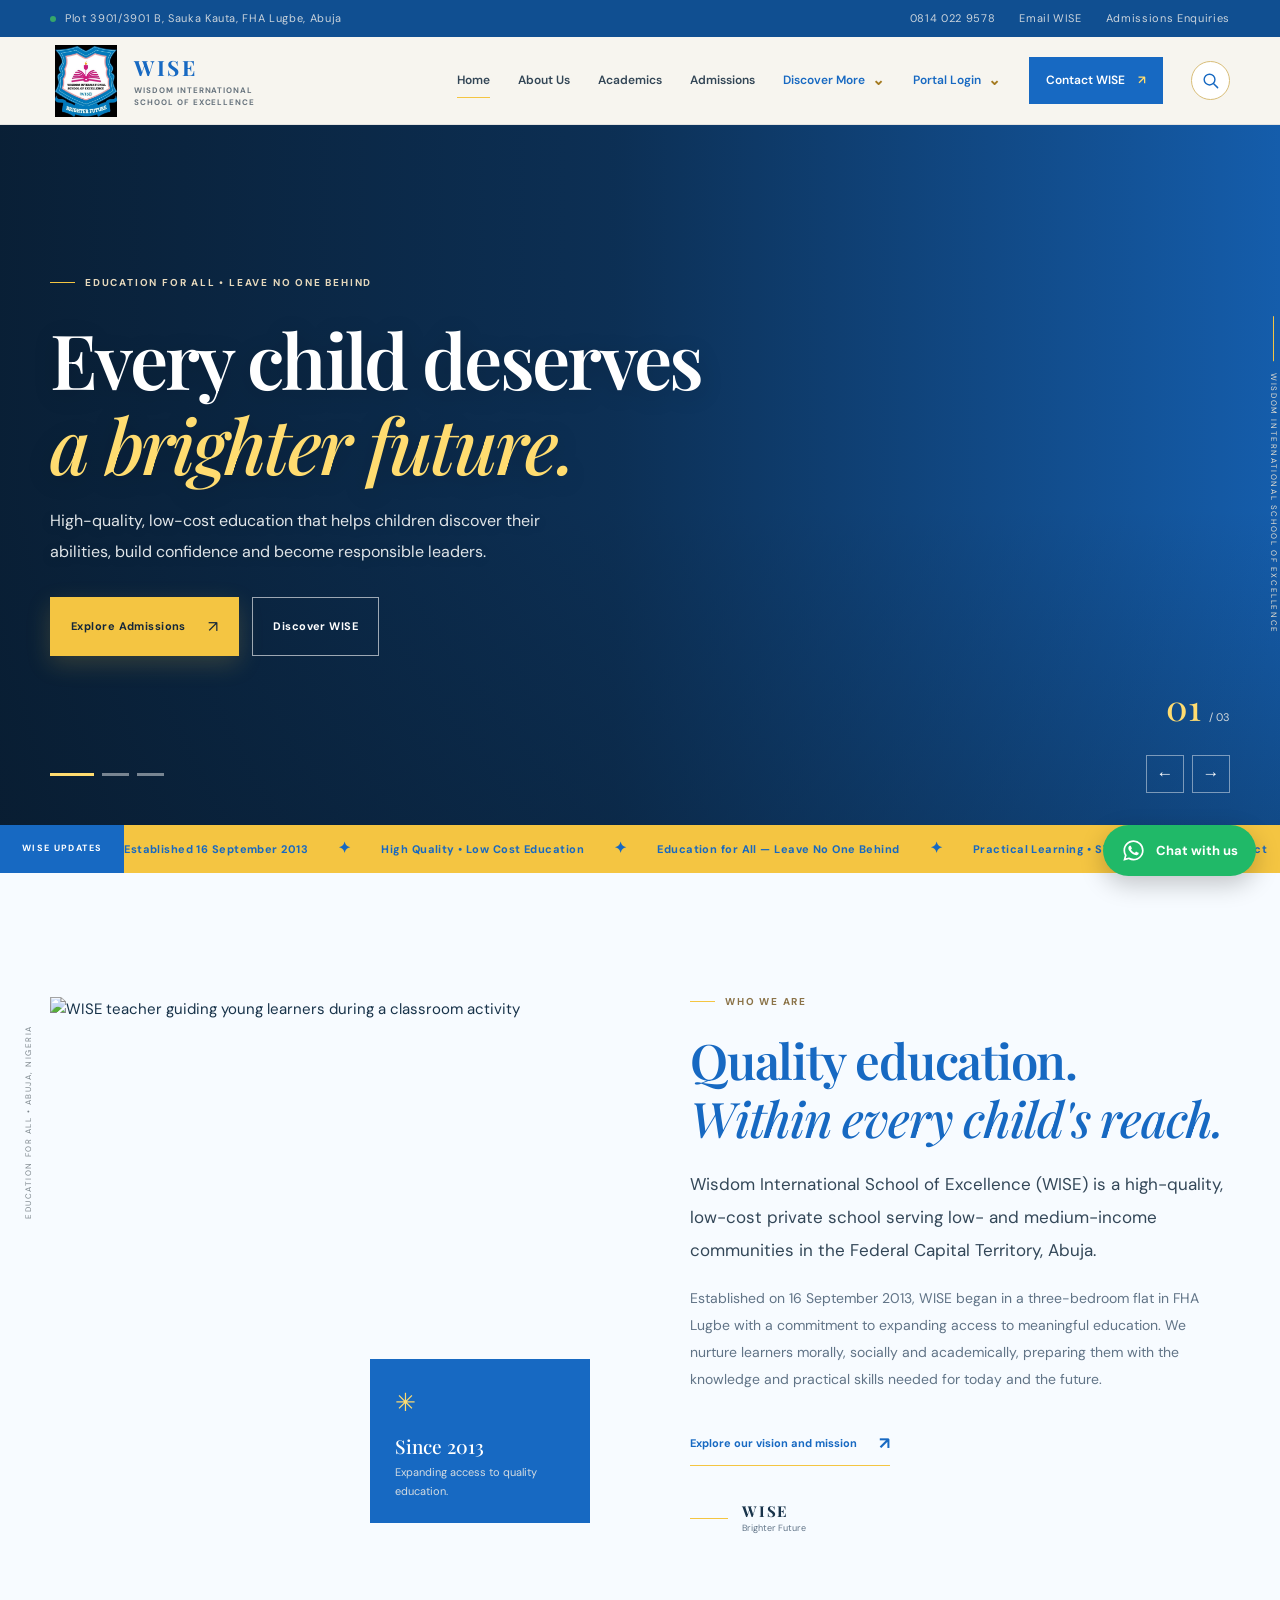
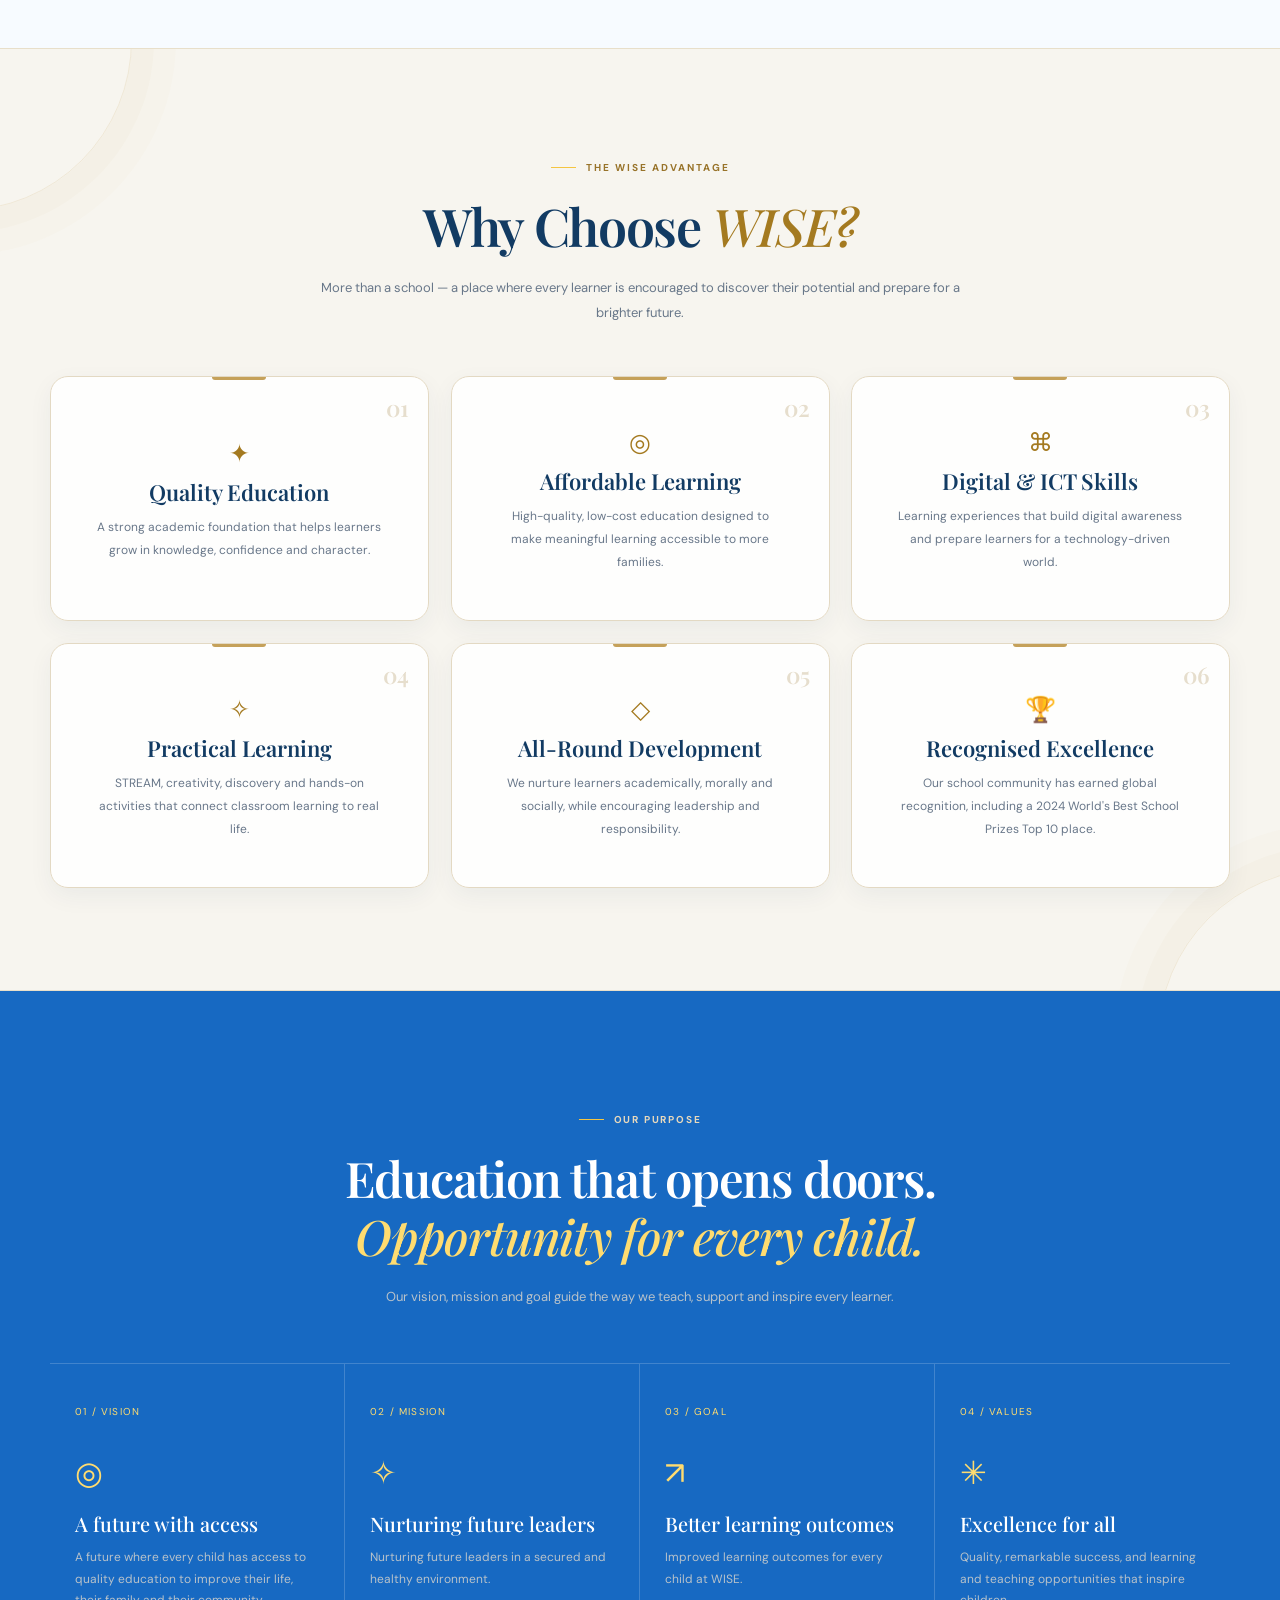
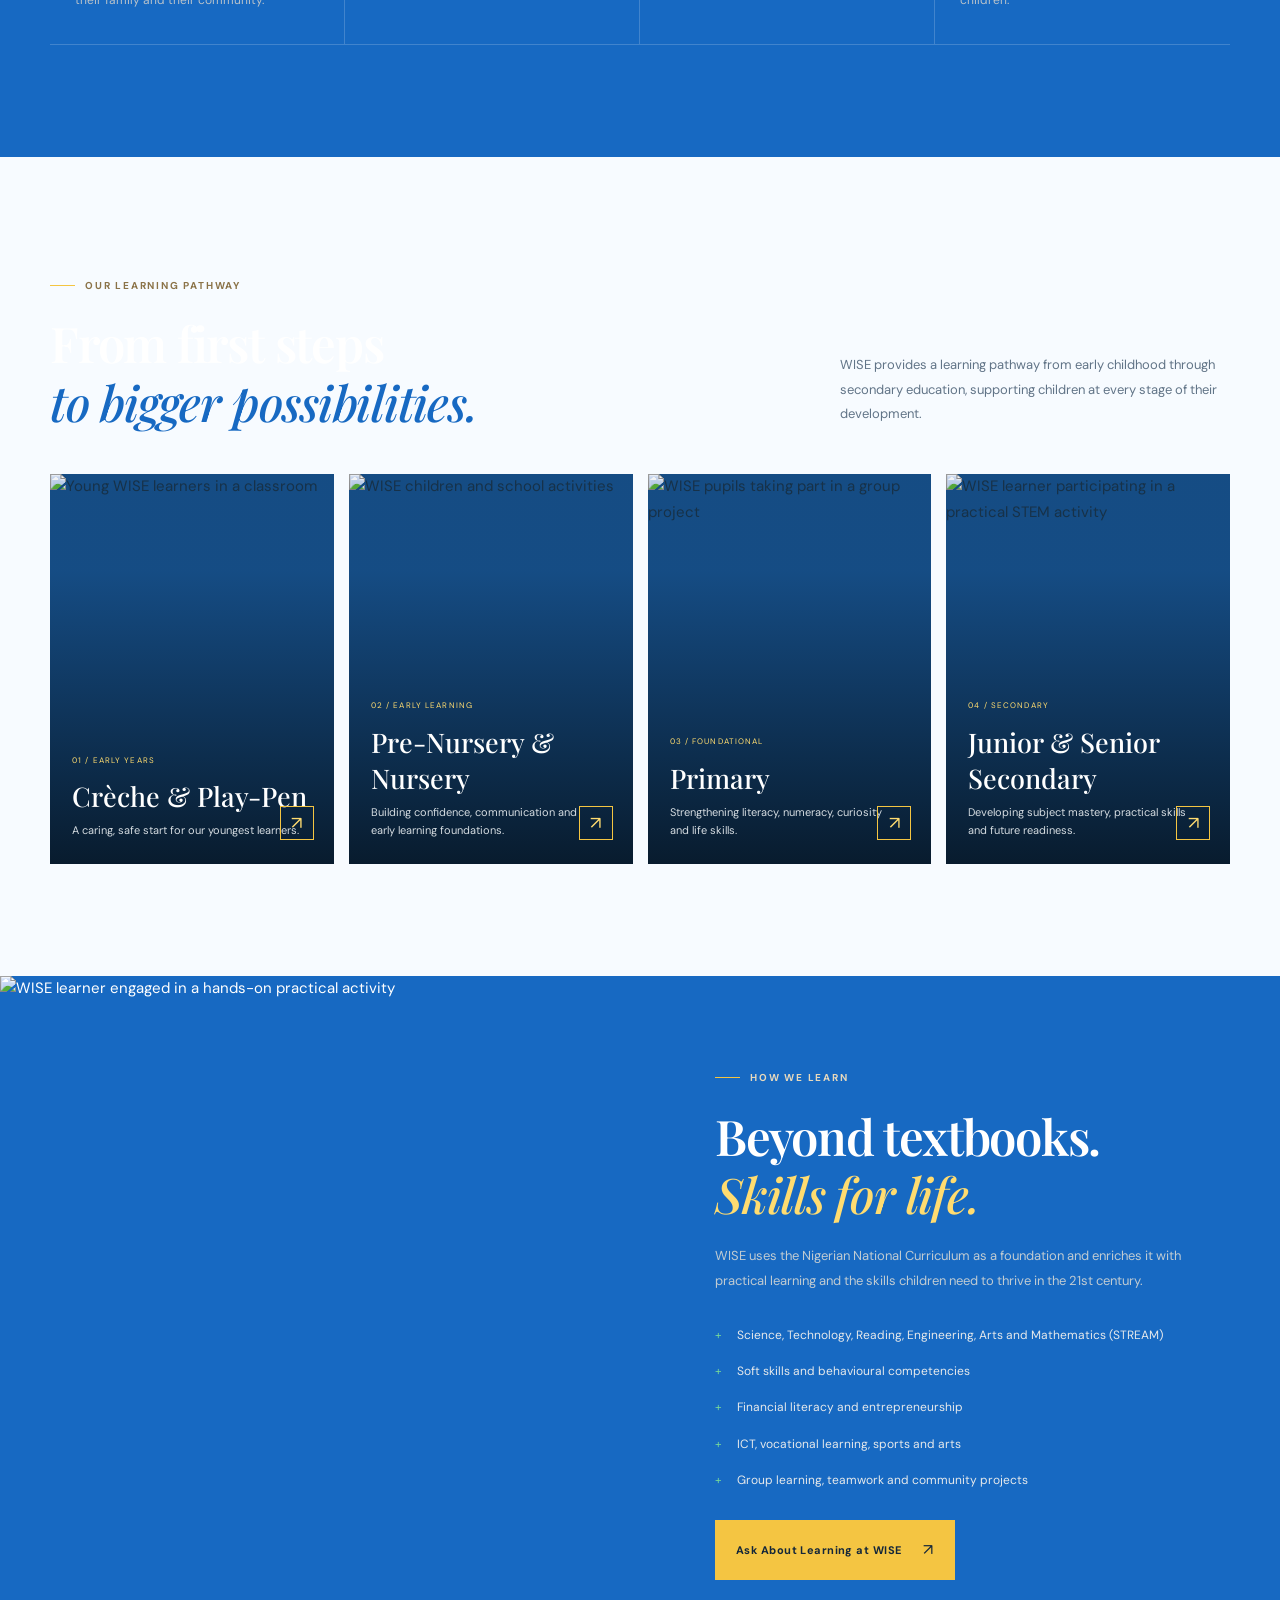
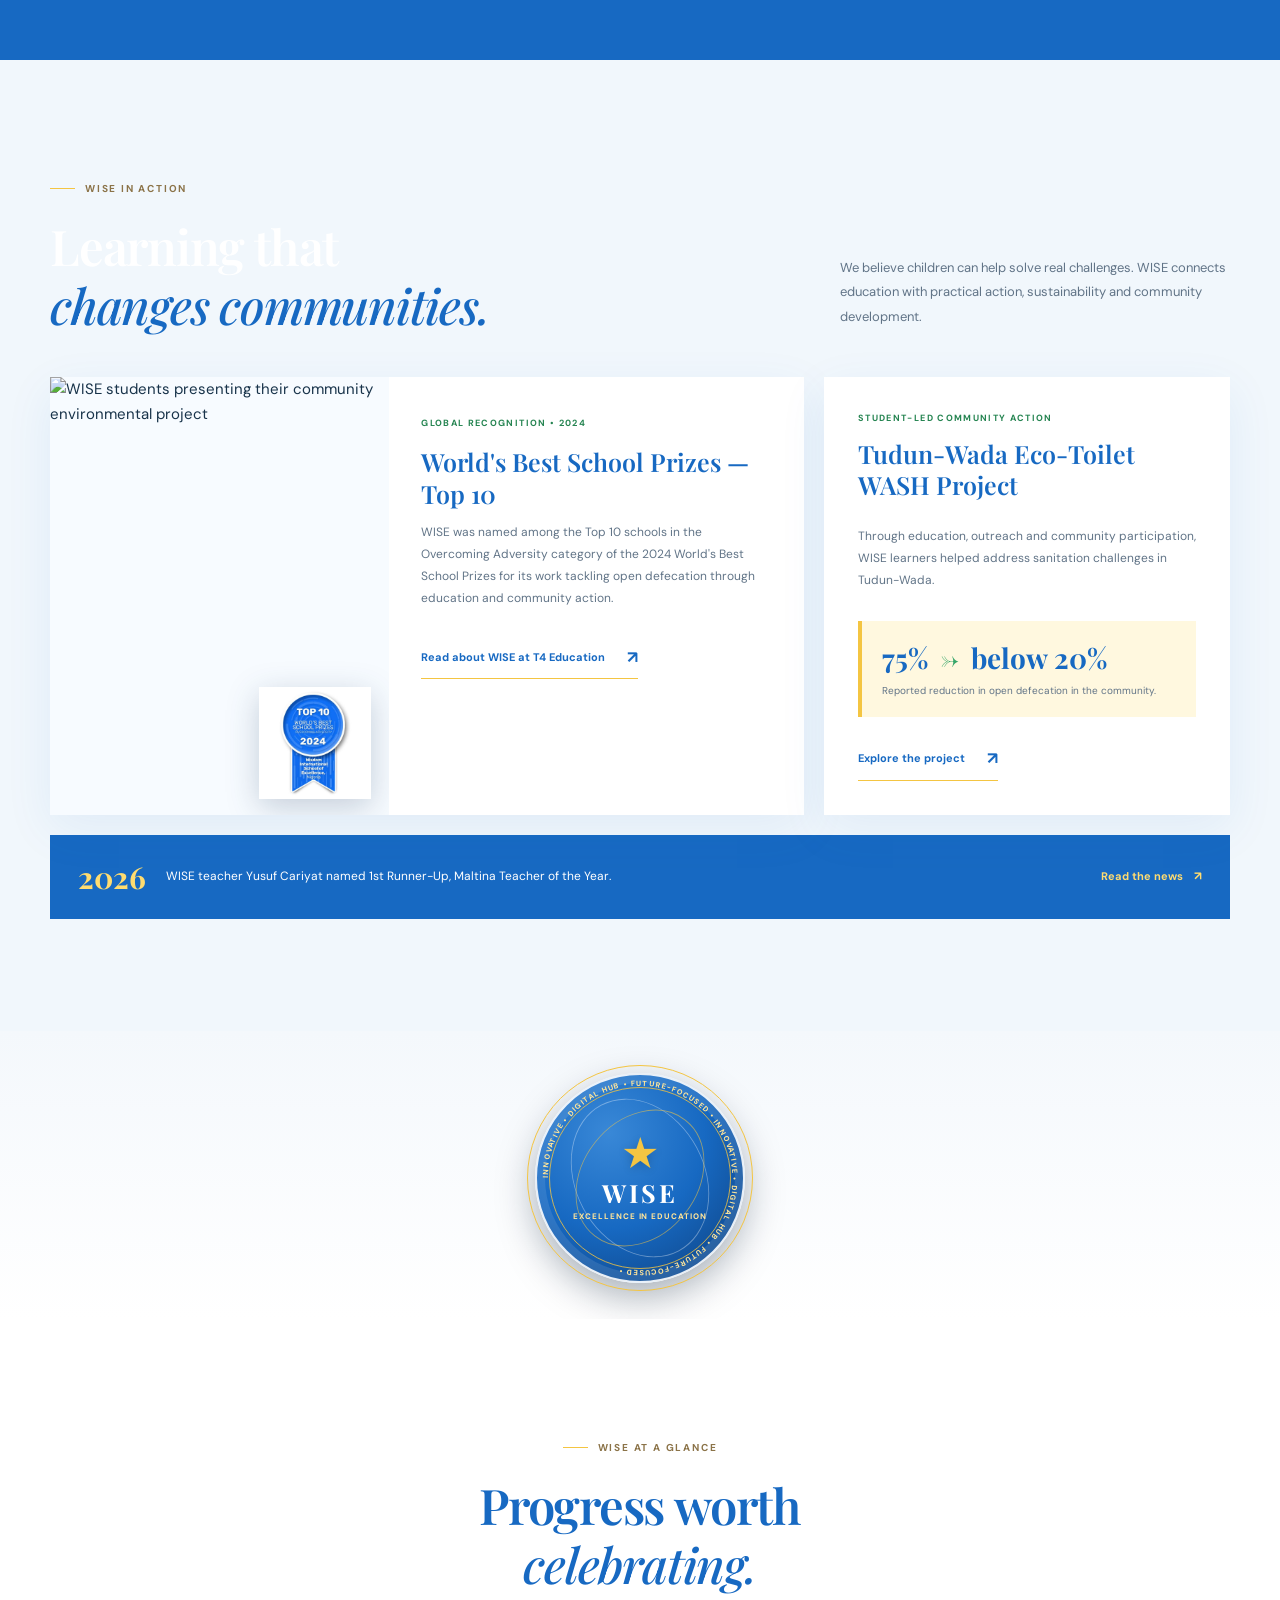
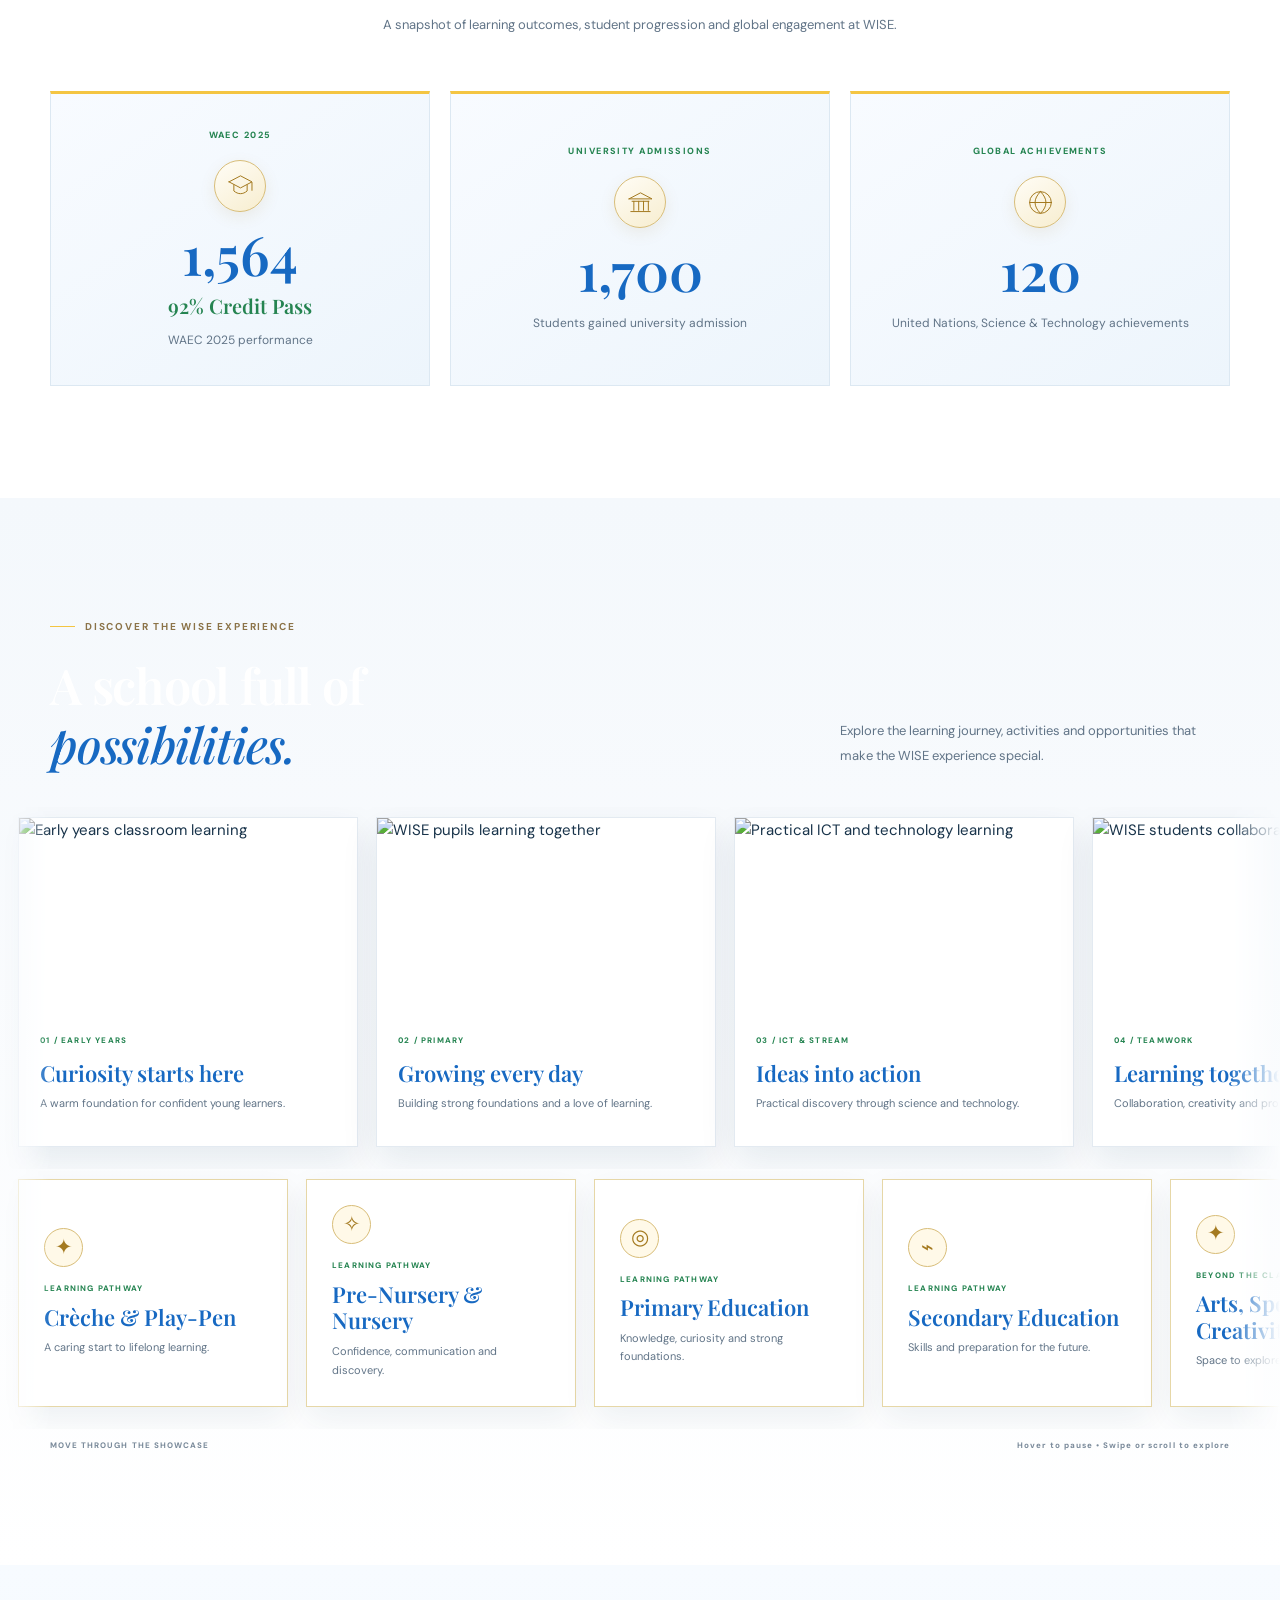
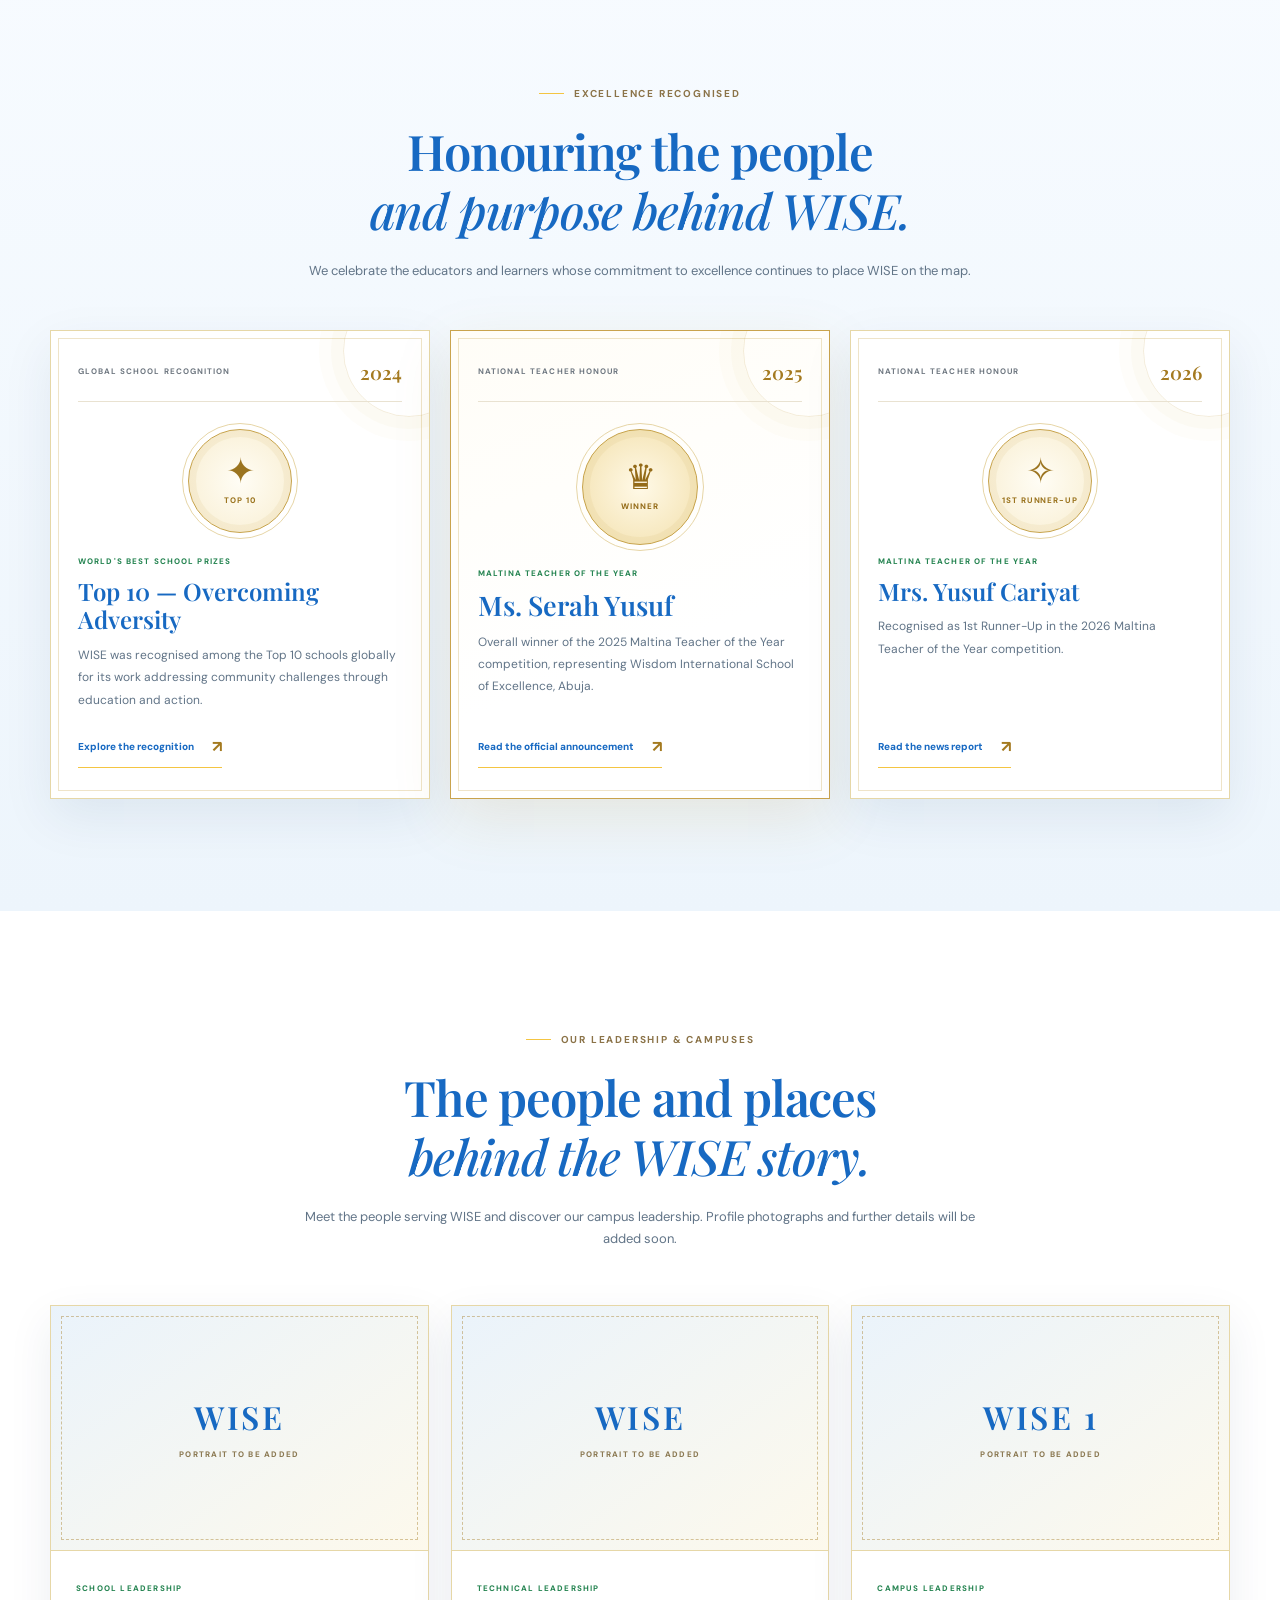
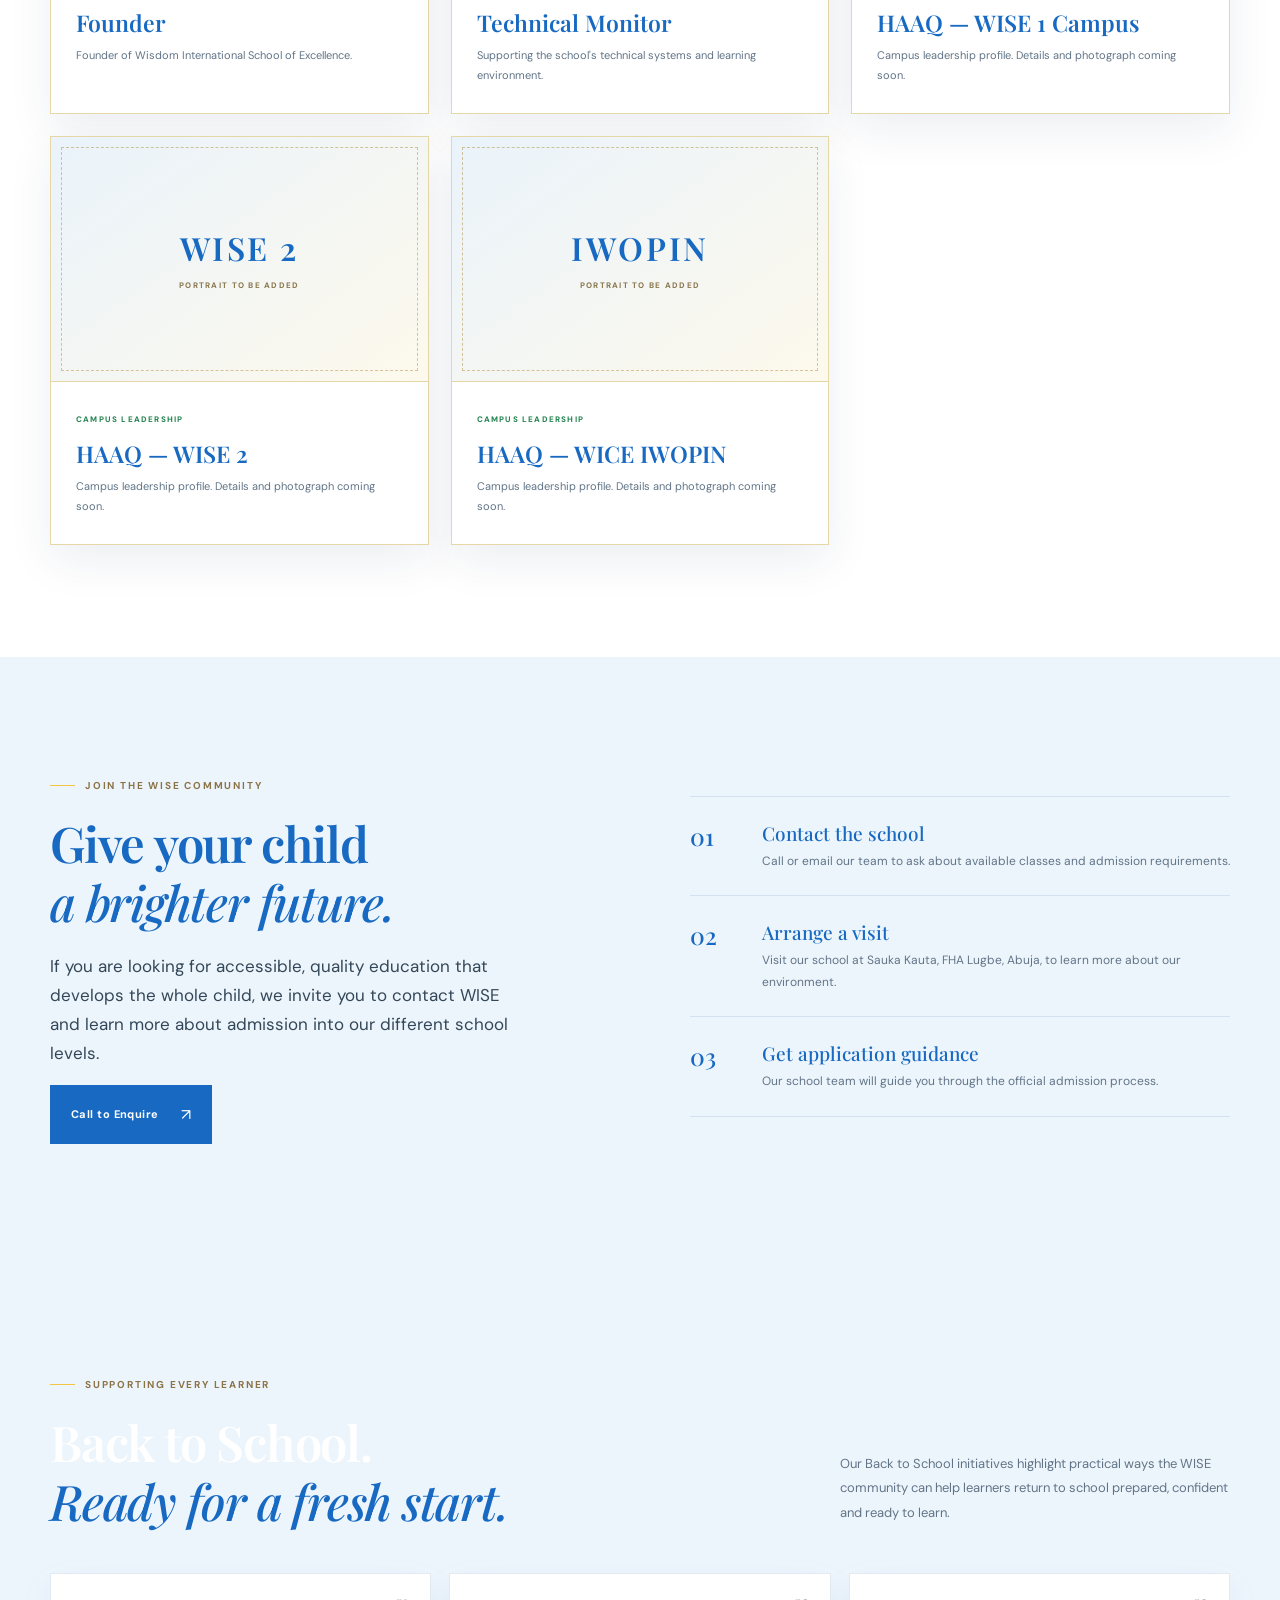
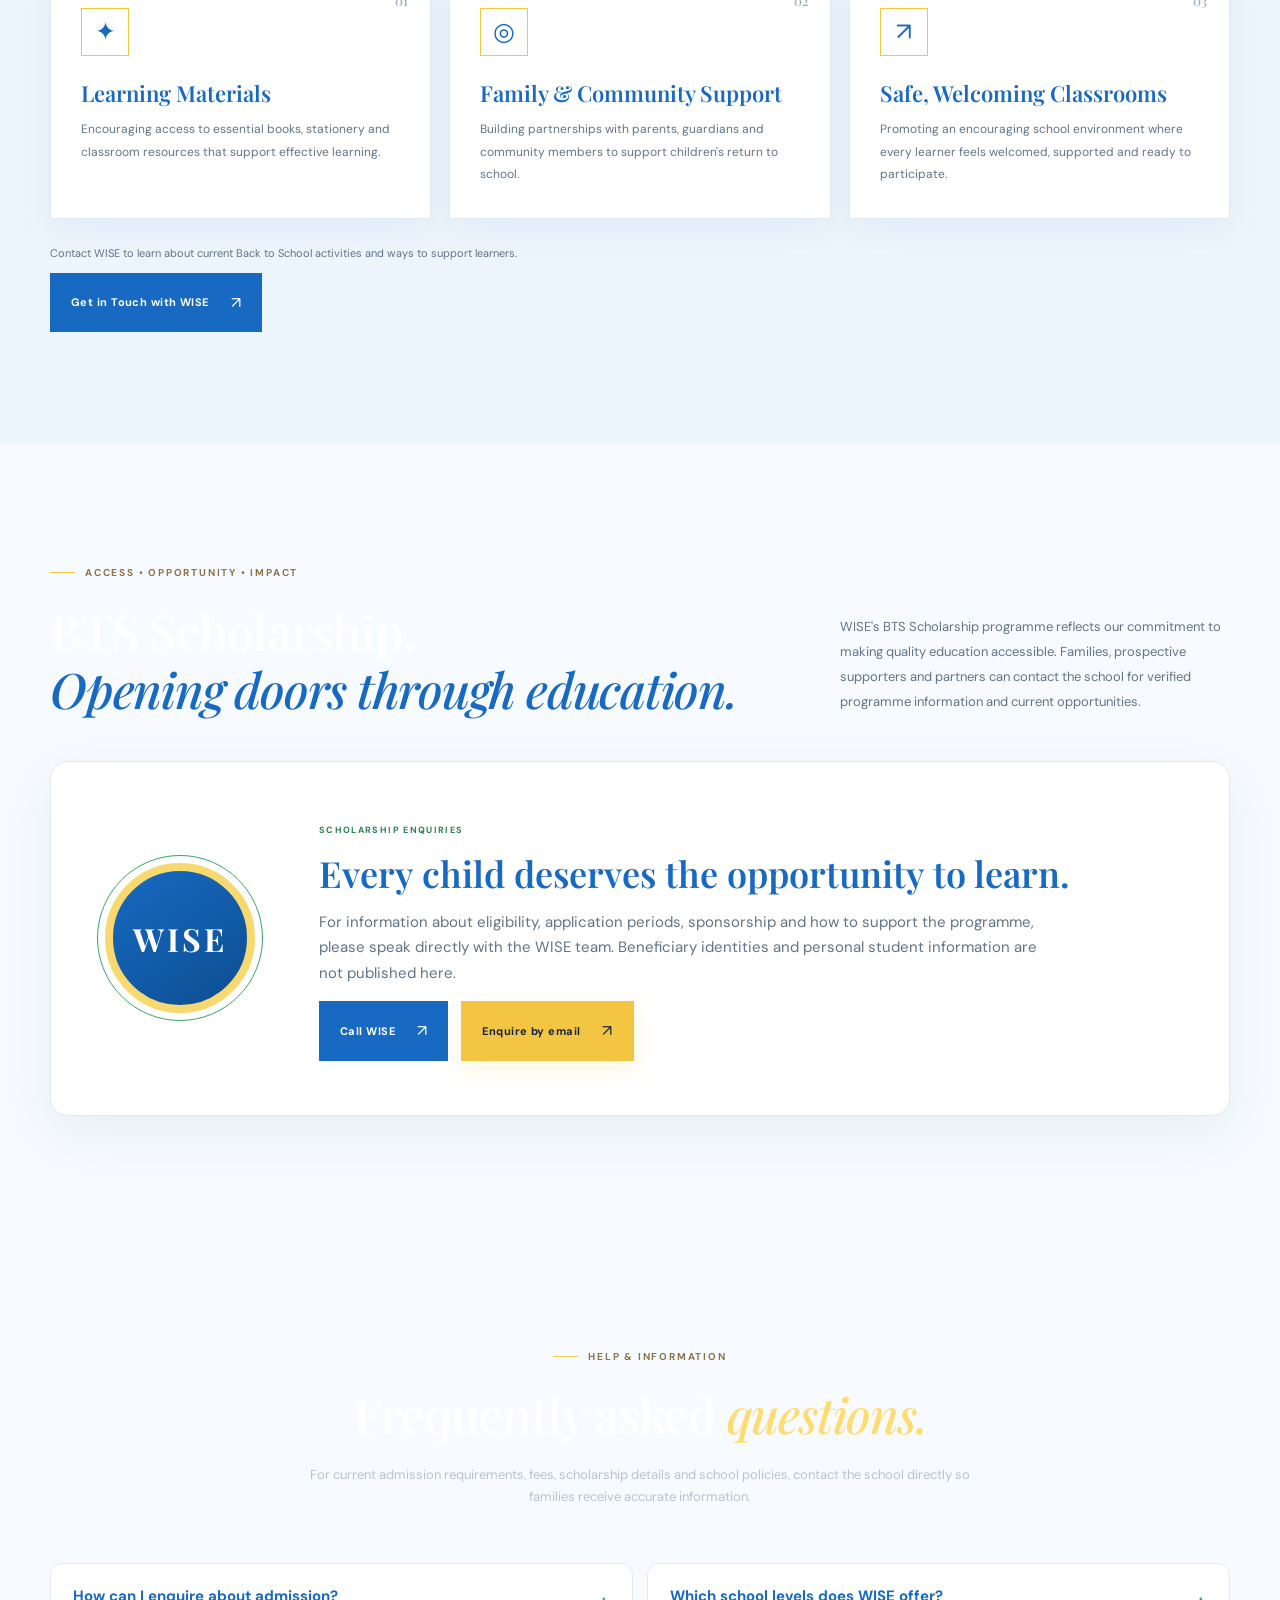
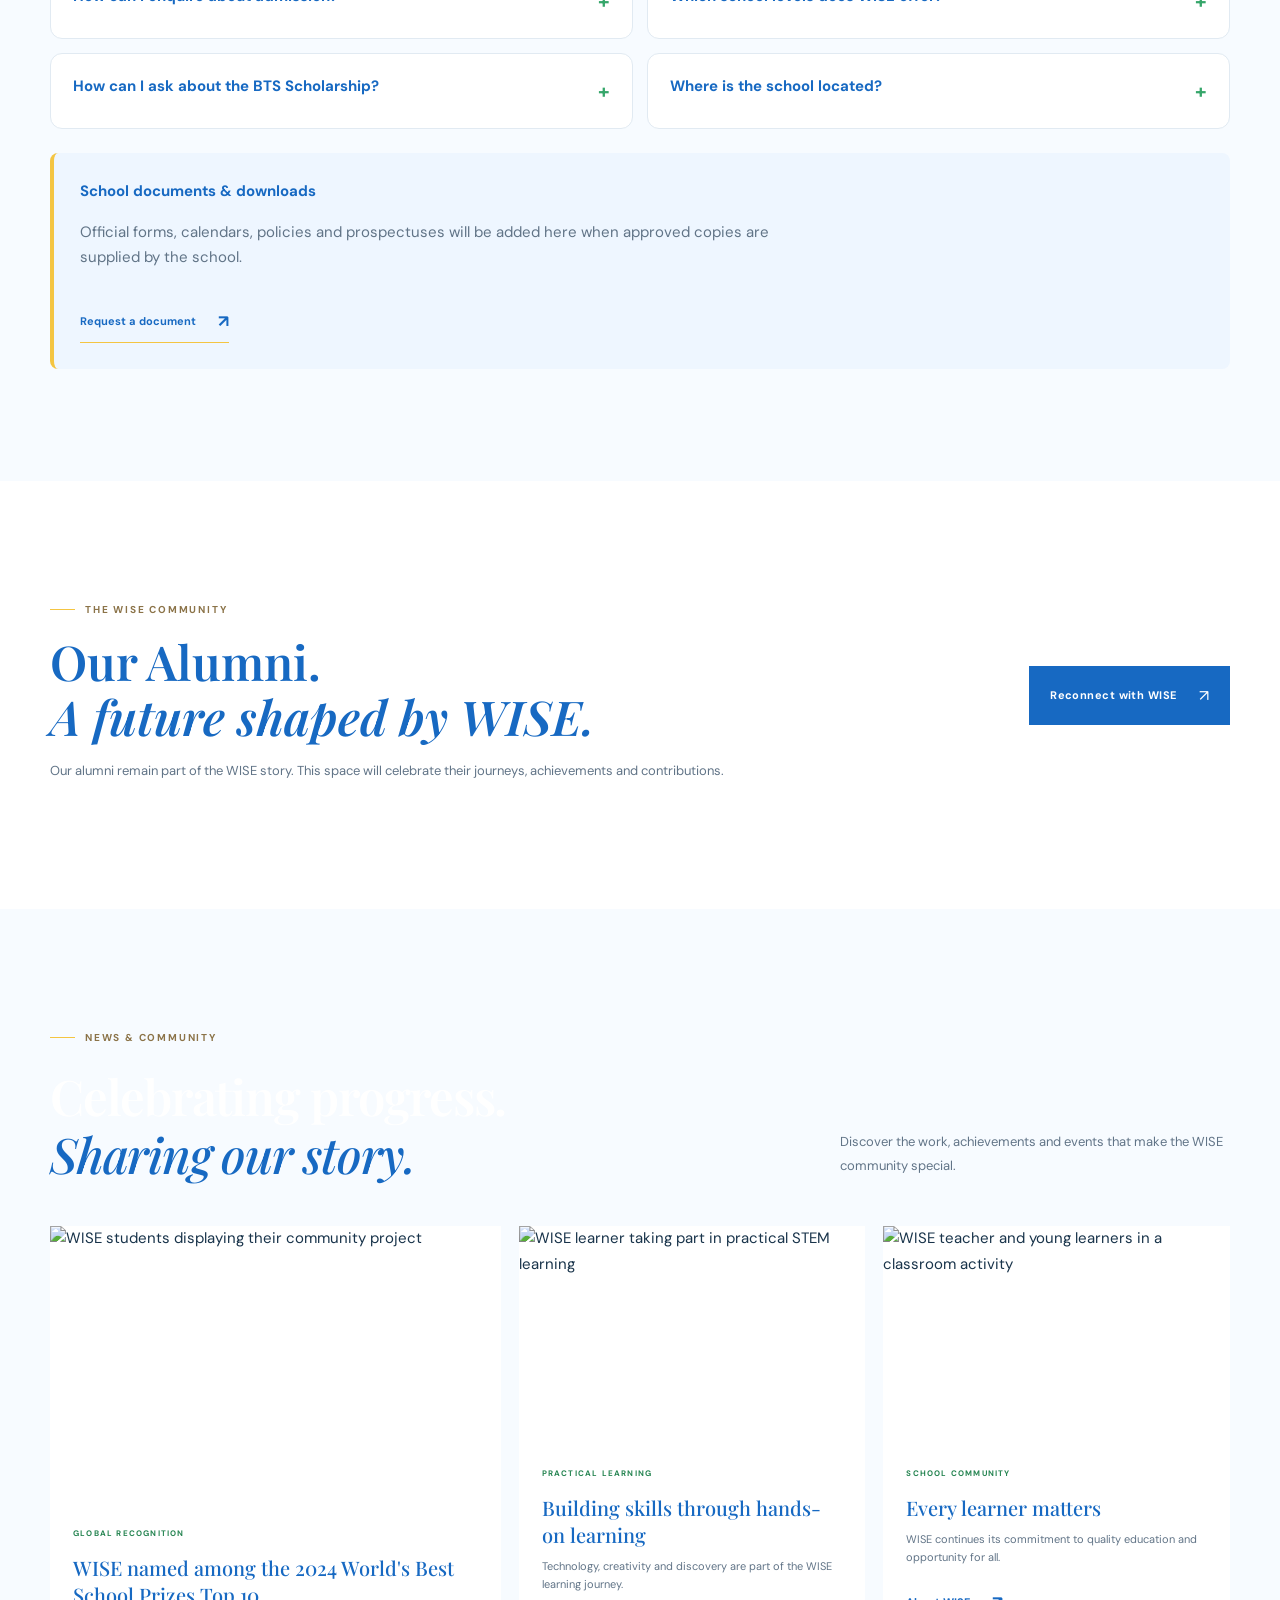
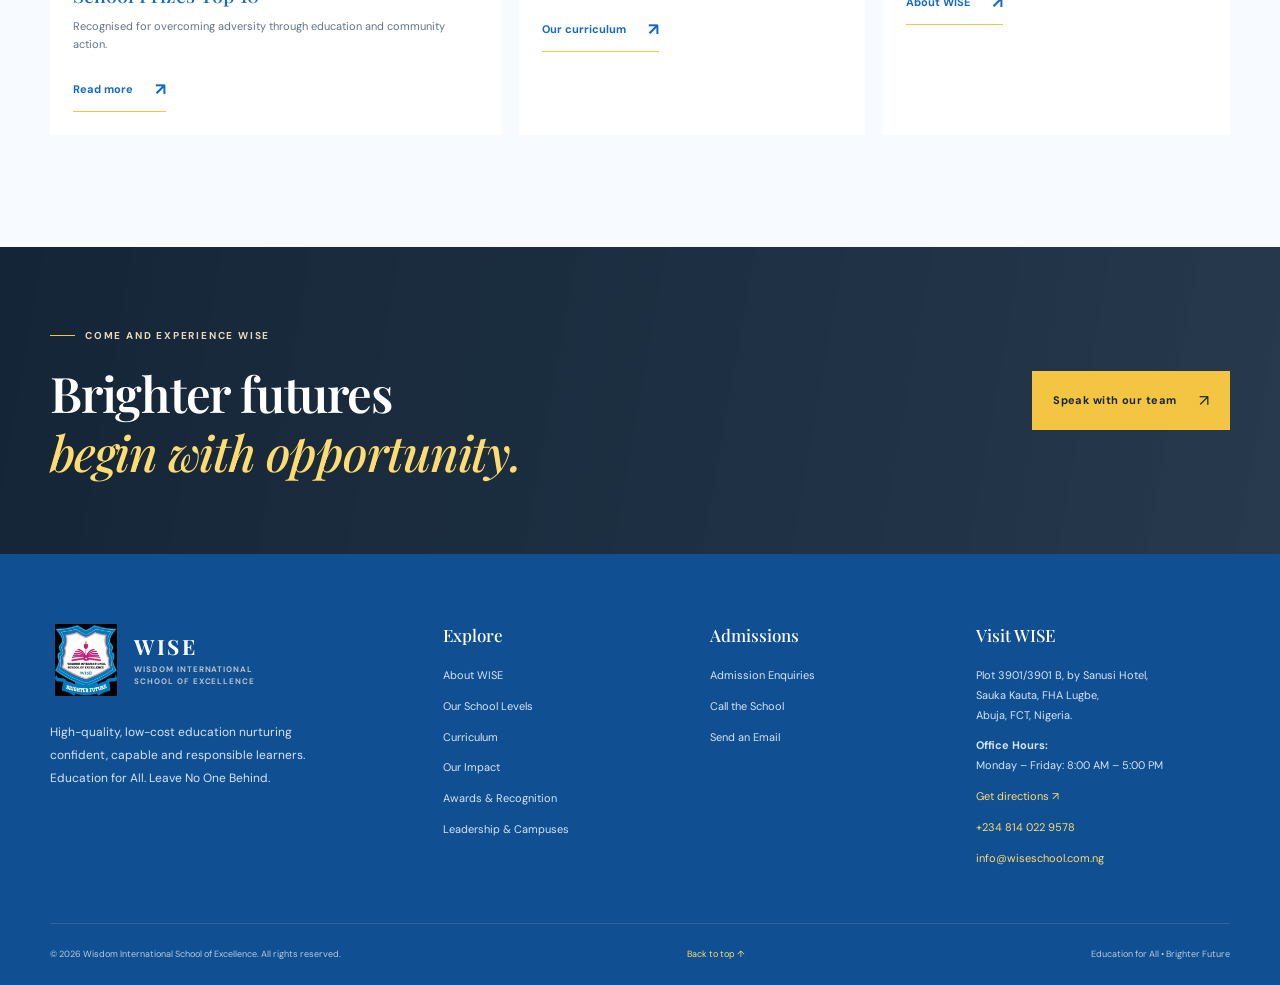
==== commit c642862e: "Add unified WISE portal login navigation" ====
--- a/index.html
+++ b/index.html
@@ -9,7 +9,7 @@
   <link rel="preconnect" href="https://fonts.googleapis.com">
   <link rel="preconnect" href="https://fonts.gstatic.com" crossorigin>
   <link href="https://fonts.googleapis.com/css2?family=DM+Sans:wght@400;500;600;700&family=Playfair+Display:wght@500;600;700&display=swap" rel="stylesheet">
-  <link rel="stylesheet" href="style.css?v=15">
+  <link rel="stylesheet" href="style.css?v=16">
 </head>
 <body>
   <div class="topbar"><div class="container topbar-inner">
@@ -35,8 +35,17 @@
           <a href="#leadership">Leadership & Campuses</a>
           <a href="#alumni">Alumni</a>
           <a href="#news">News & Updates</a>
-          <a href="result-login.html">Student Result</a>
-          <a href="teacher-login.html">Teacher Login</a>
+        </div>
+      </div>
+      <div class="nav-dropdown portal-dropdown">
+        <button class="nav-drop-toggle" type="button" aria-expanded="false">Portal Login <span aria-hidden="true">⌄</span></button>
+        <div class="nav-dropdown-menu">
+          <a href="portal-login.html">Choose Your Portal</a>
+          <a href="portal-access.html?role=teacher">Teacher Login</a>
+          <a href="portal-access.html?role=admin">Admin Login</a>
+          <a href="portal-access.html?role=parent">Parent Login</a>
+          <a href="portal-access.html?role=alumni">Alumni Login</a>
+          <a href="portal-access.html?role=student">Student Login / Results</a>
         </div>
       </div>
       <a class="nav-cta" href="#contact">Contact WISE <span>↗</span></a>
--- a/style.css
+++ b/style.css
@@ -508,3 +508,11 @@
   .why-wise.wise-shuffle-ready .why-wise-card{opacity:1;transform:none;animation:none!important}
   .why-wise-card:hover{transform:none}
 }
+
+
+/* Proposal phase 1: BTS scholarship, FAQs and document request */
+.bts-panel{display:grid;grid-template-columns:180px 1fr;gap:34px;align-items:center;background:#fff;border:1px solid var(--line);border-radius:18px;padding:clamp(24px,5vw,54px);box-shadow:0 18px 55px rgba(20,55,85,.07)}
+.bts-panel-mark{width:150px;height:150px;border-radius:50%;display:grid;place-items:center;background:linear-gradient(145deg,var(--navy),#0d4f91);border:8px solid #f7d96f;outline:1px solid var(--green);outline-offset:7px;color:#fff;font:700 32px var(--serif);letter-spacing:.1em}
+.bts-panel h3{font:600 clamp(24px,3vw,36px)/1.2 var(--serif);color:var(--navy);margin:10px 0}.bts-panel p,.downloads-note p{color:var(--muted);max-width:720px}
+.faq-grid{display:grid;grid-template-columns:1fr 1fr;gap:14px;margin-top:34px}.faq-item{background:#fff;border:1px solid var(--line);border-radius:12px;padding:20px 22px}.faq-item summary{cursor:pointer;font-weight:700;color:var(--navy);list-style:none}.faq-item summary::-webkit-details-marker{display:none}.faq-item summary:after{content:'+';float:right;color:var(--green);font-size:20px}.faq-item[open] summary:after{content:'−'}.faq-item p{color:var(--muted);font-size:13px;margin:14px 0 0}.downloads-note{margin-top:24px;padding:26px;background:#eef6ff;border-left:4px solid var(--gold);border-radius:8px}.downloads-note strong{color:var(--navy)}
+@media(max-width:700px){.bts-panel{grid-template-columns:1fr;text-align:center}.bts-panel-mark{margin:0 auto}.bts-panel .hero-actions{justify-content:center}.faq-grid{grid-template-columns:1fr}}
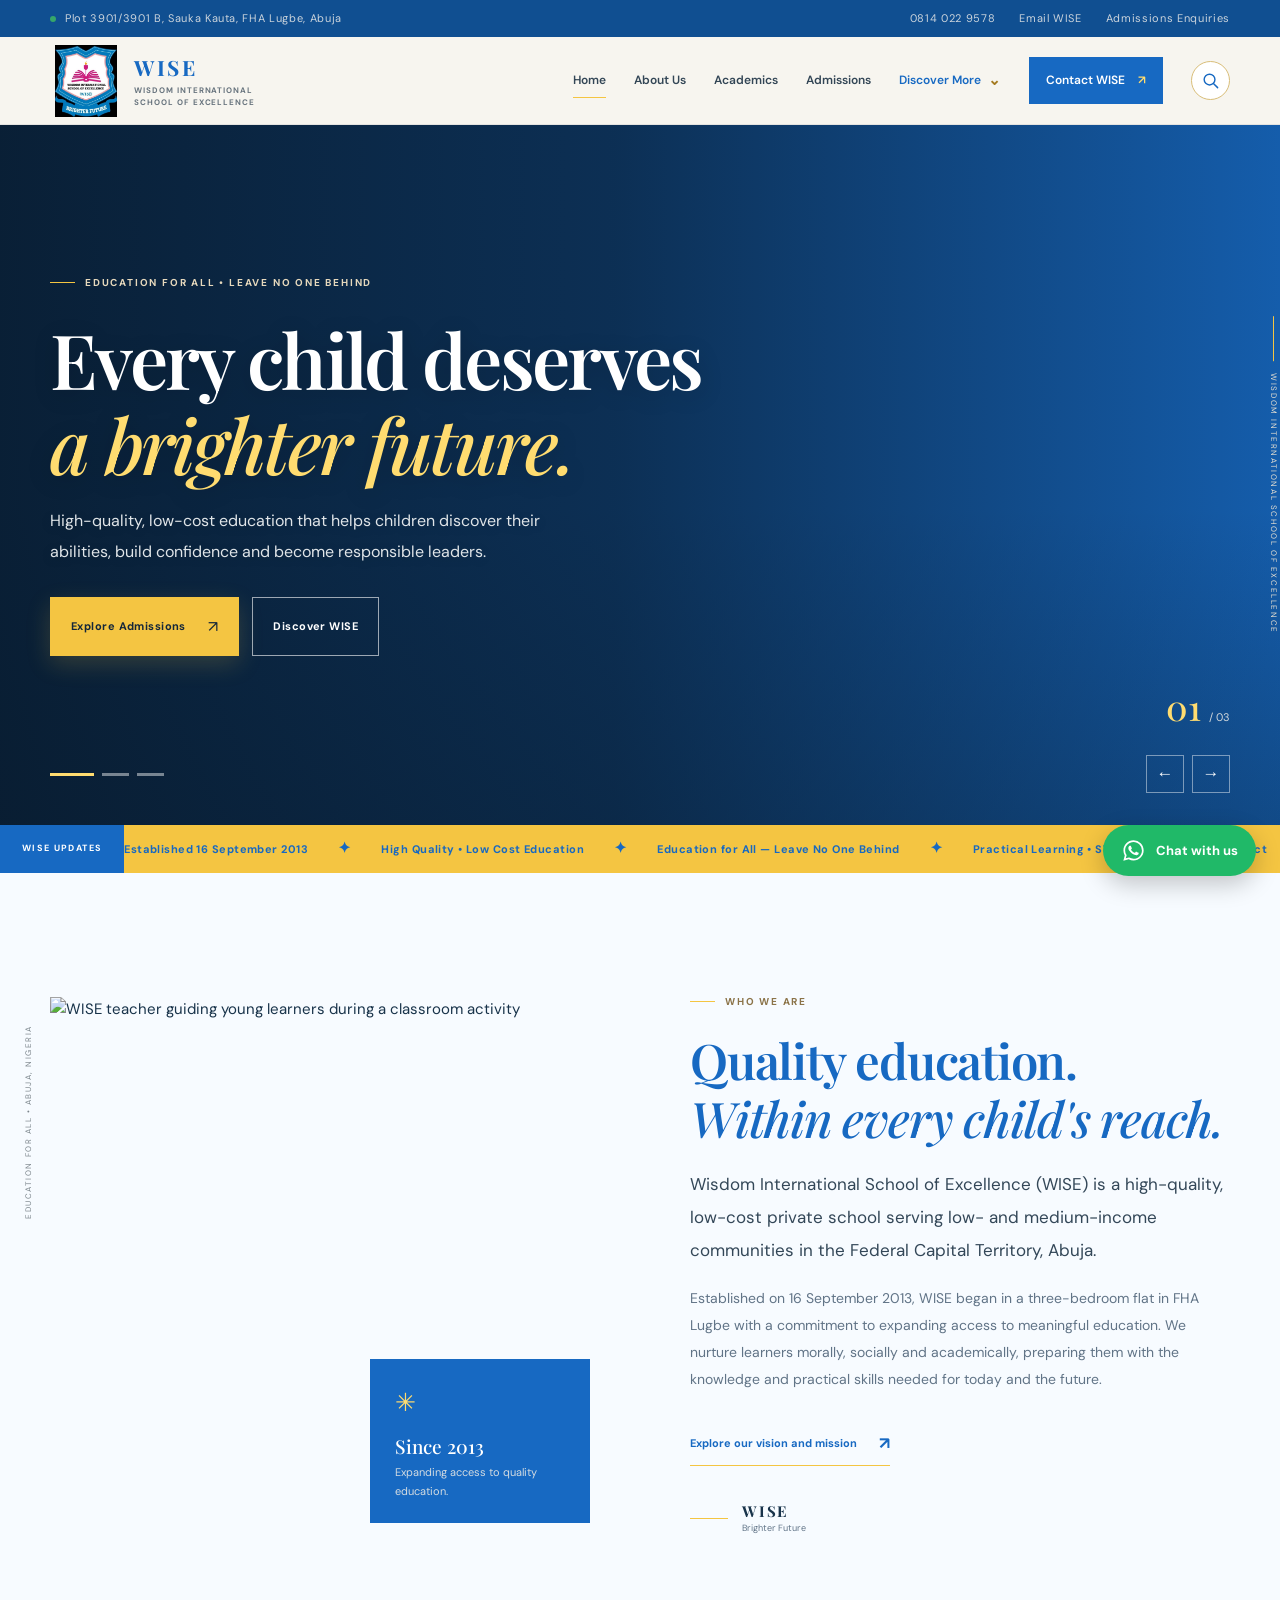
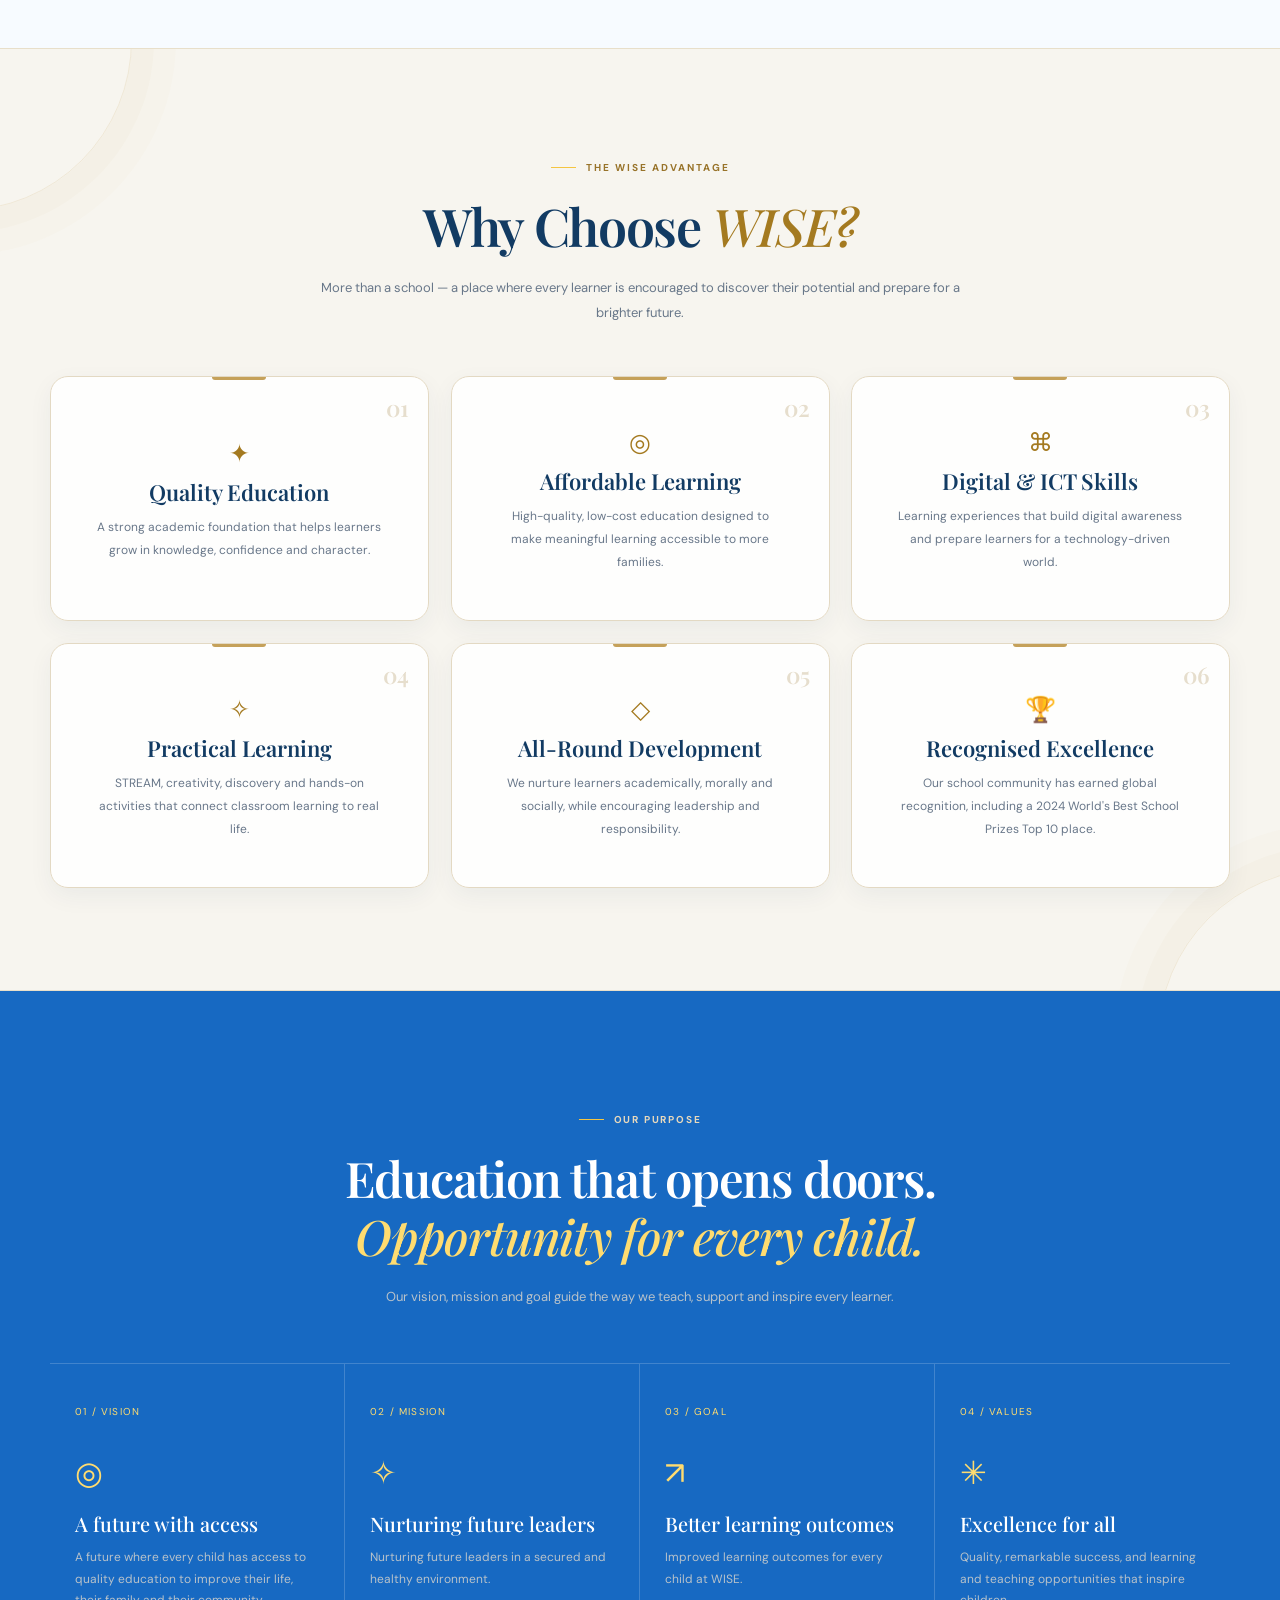
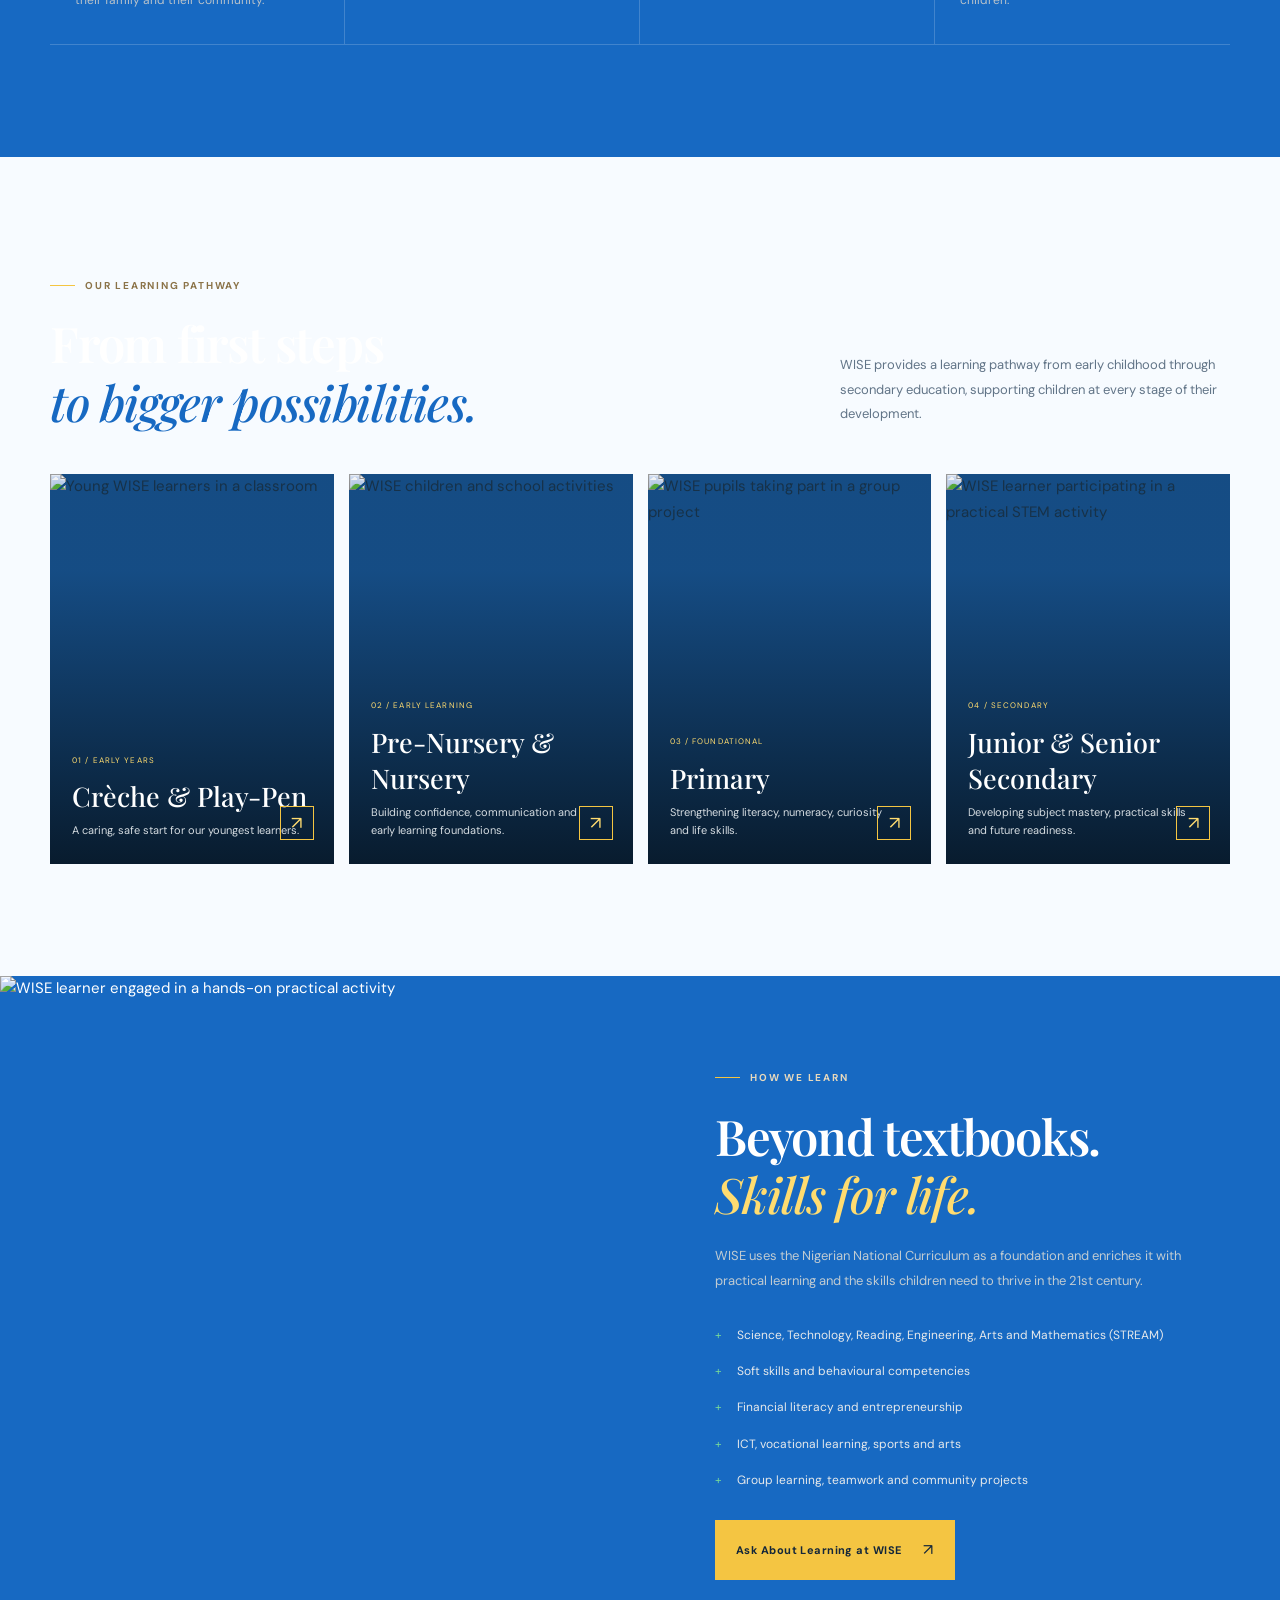
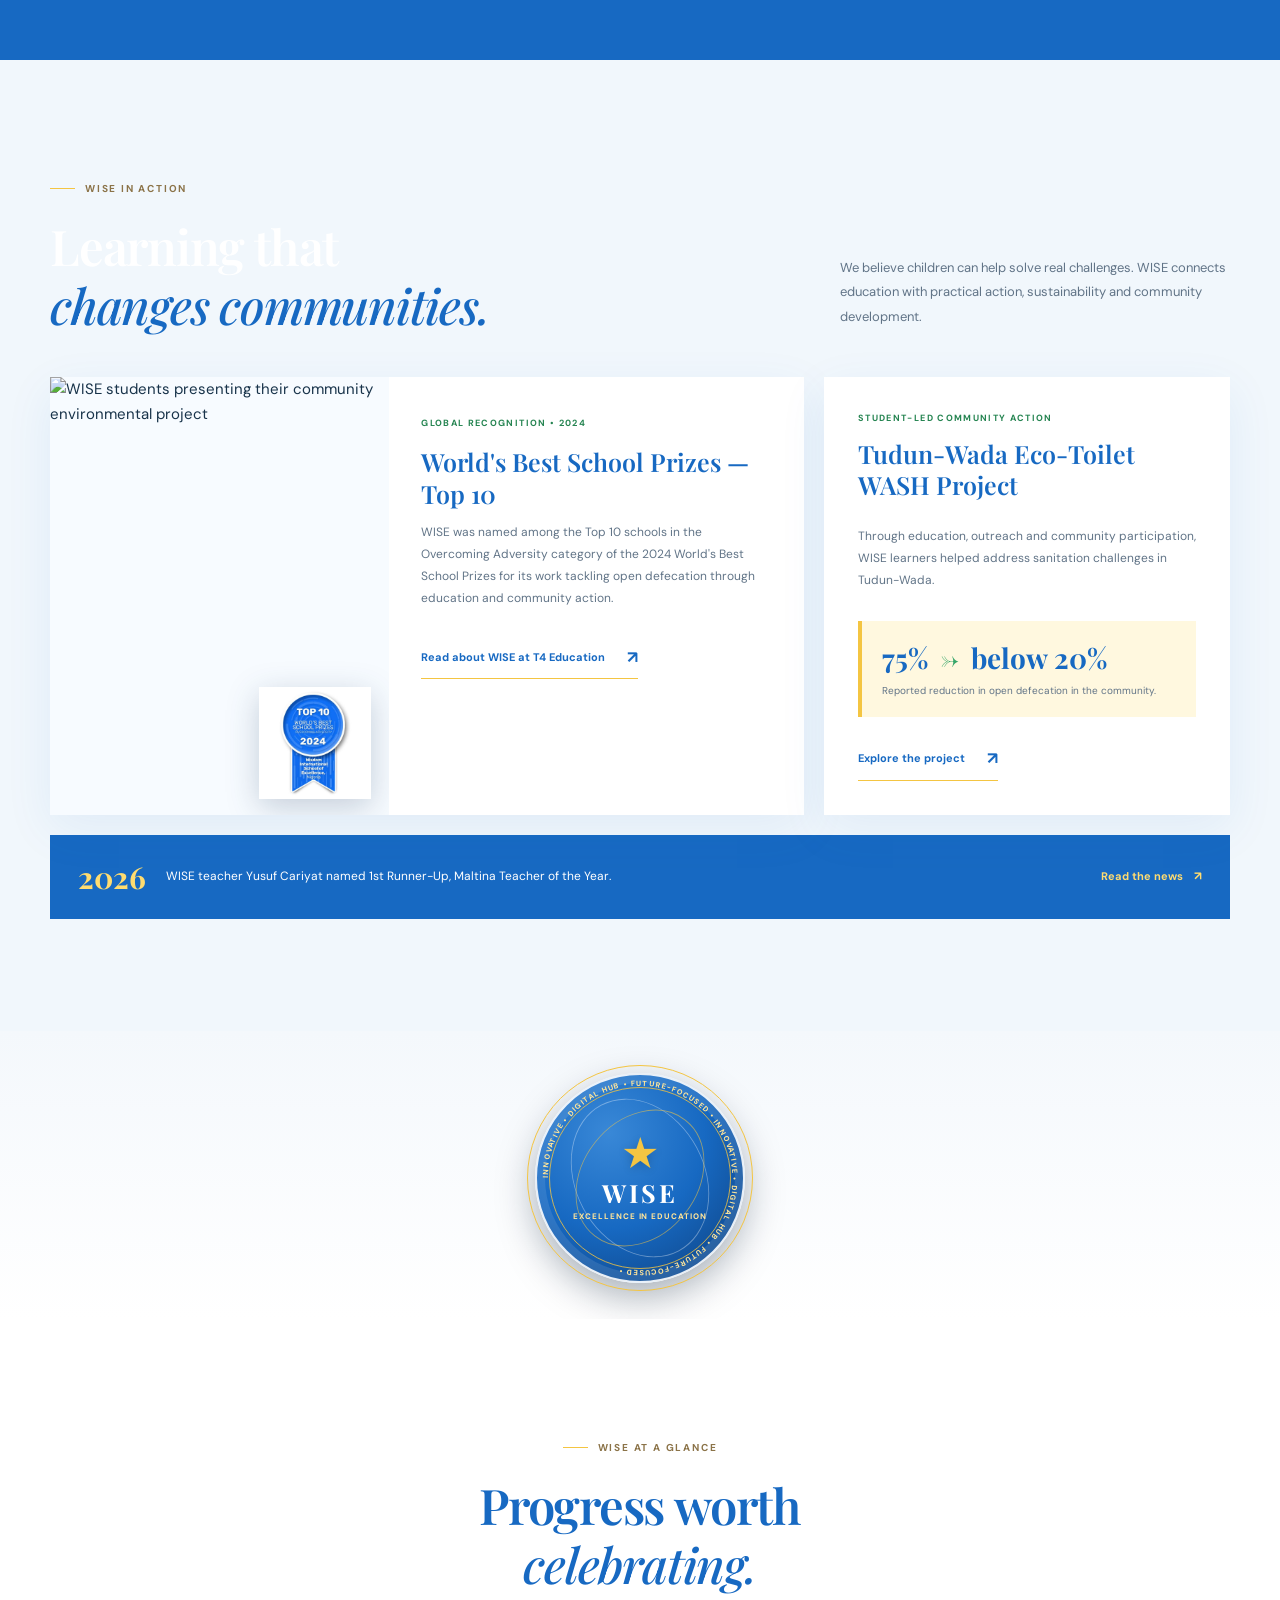
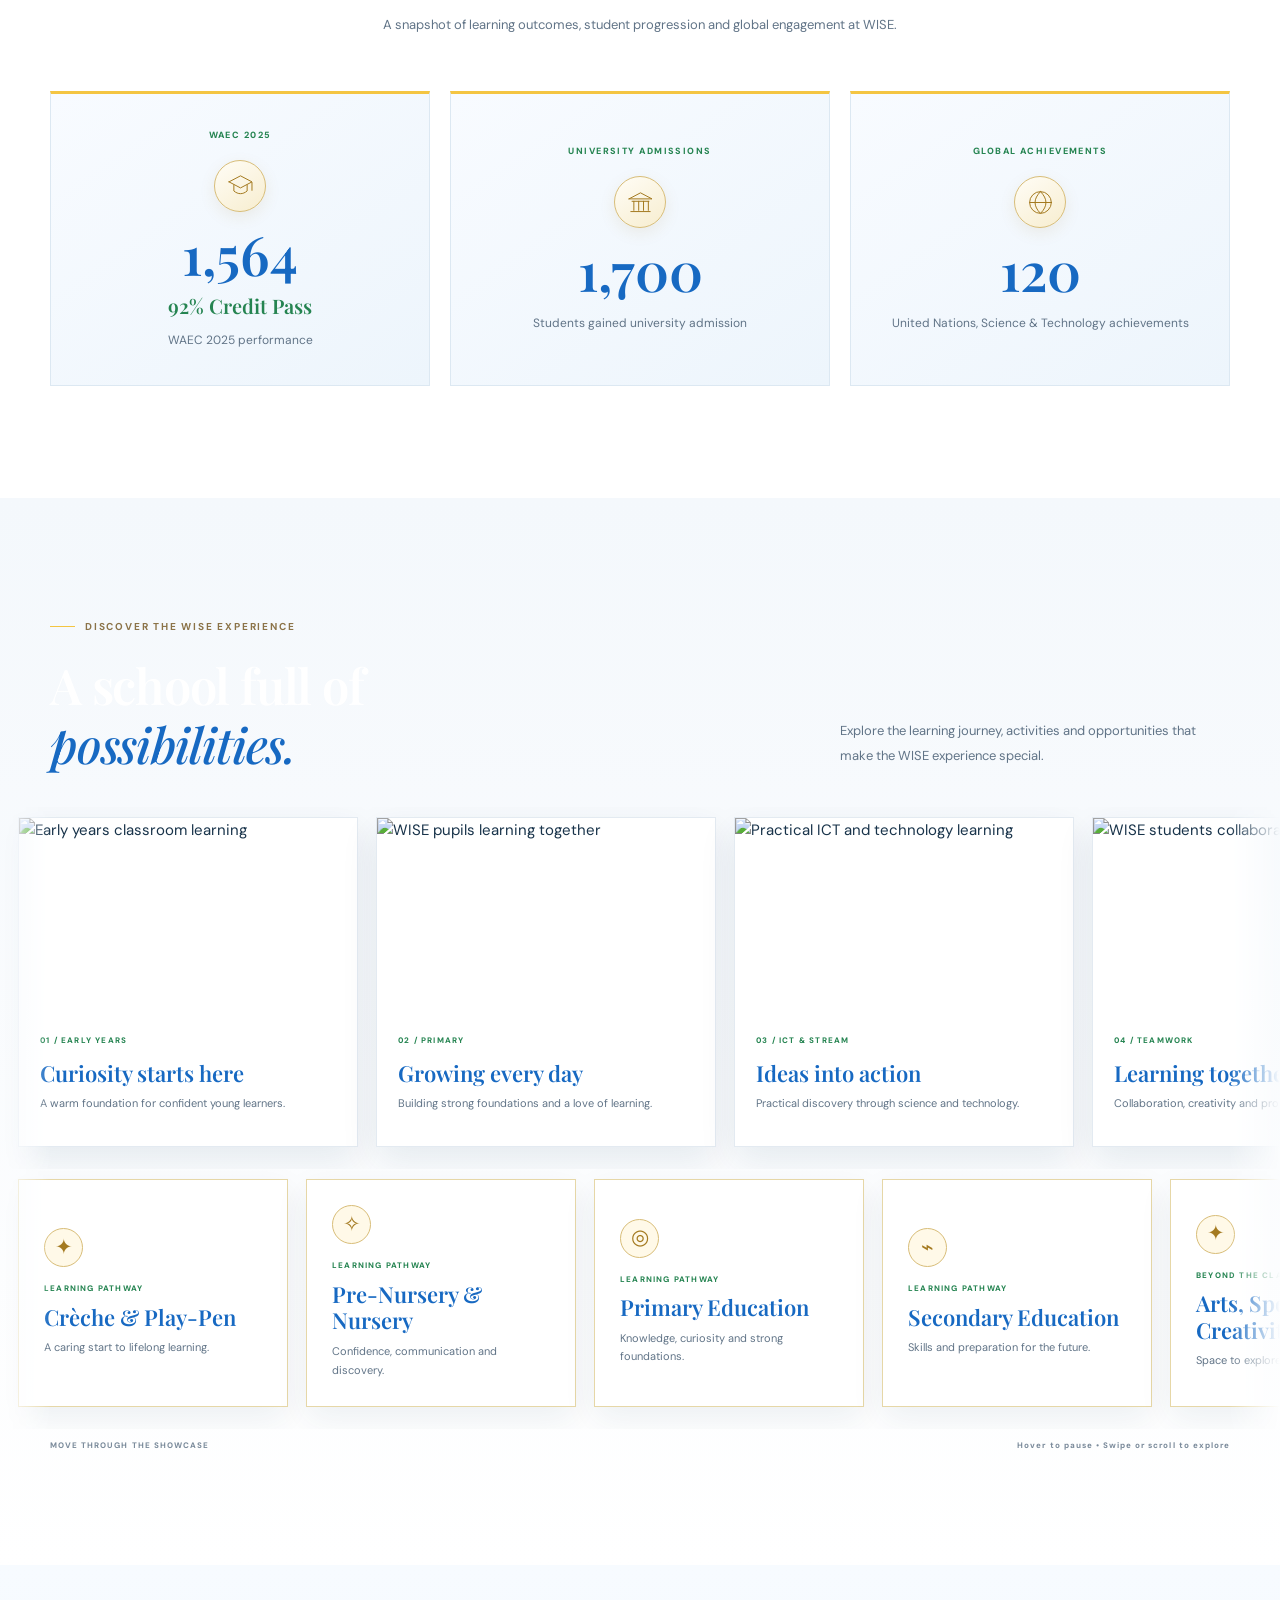
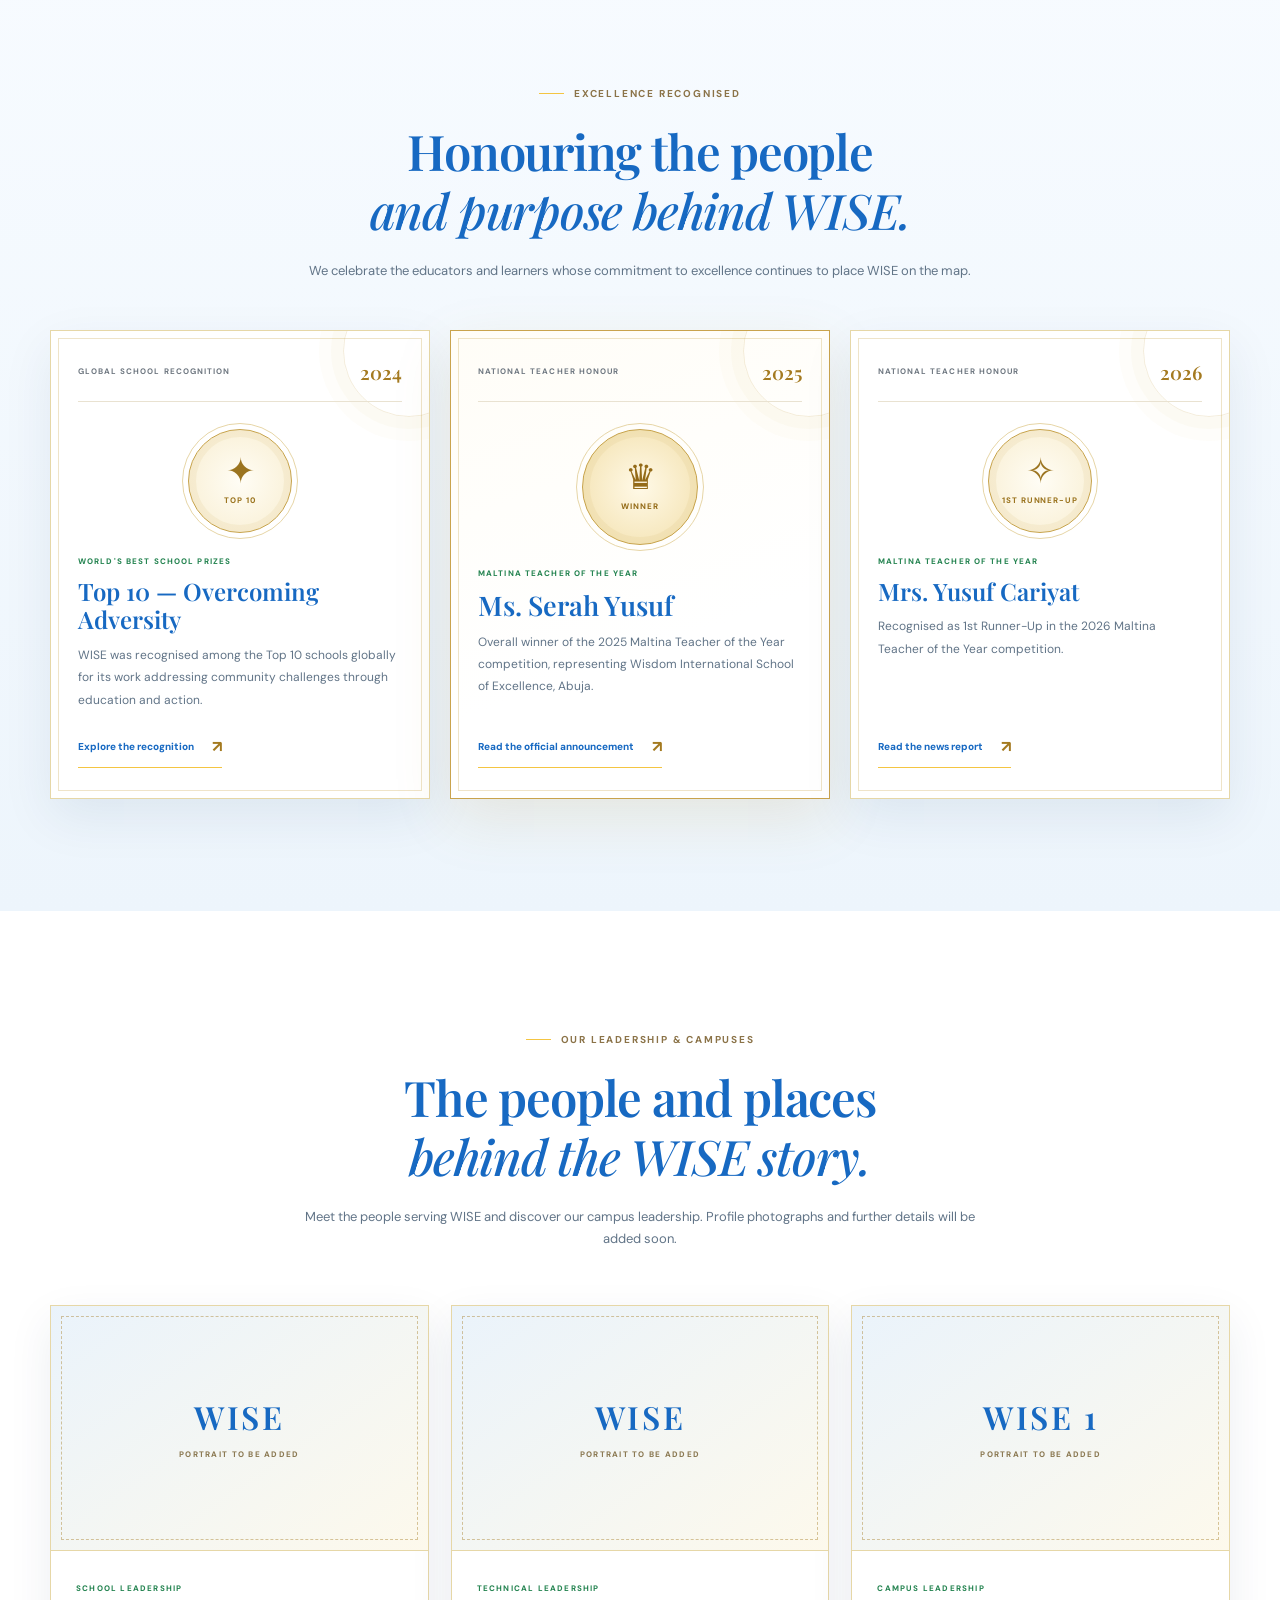
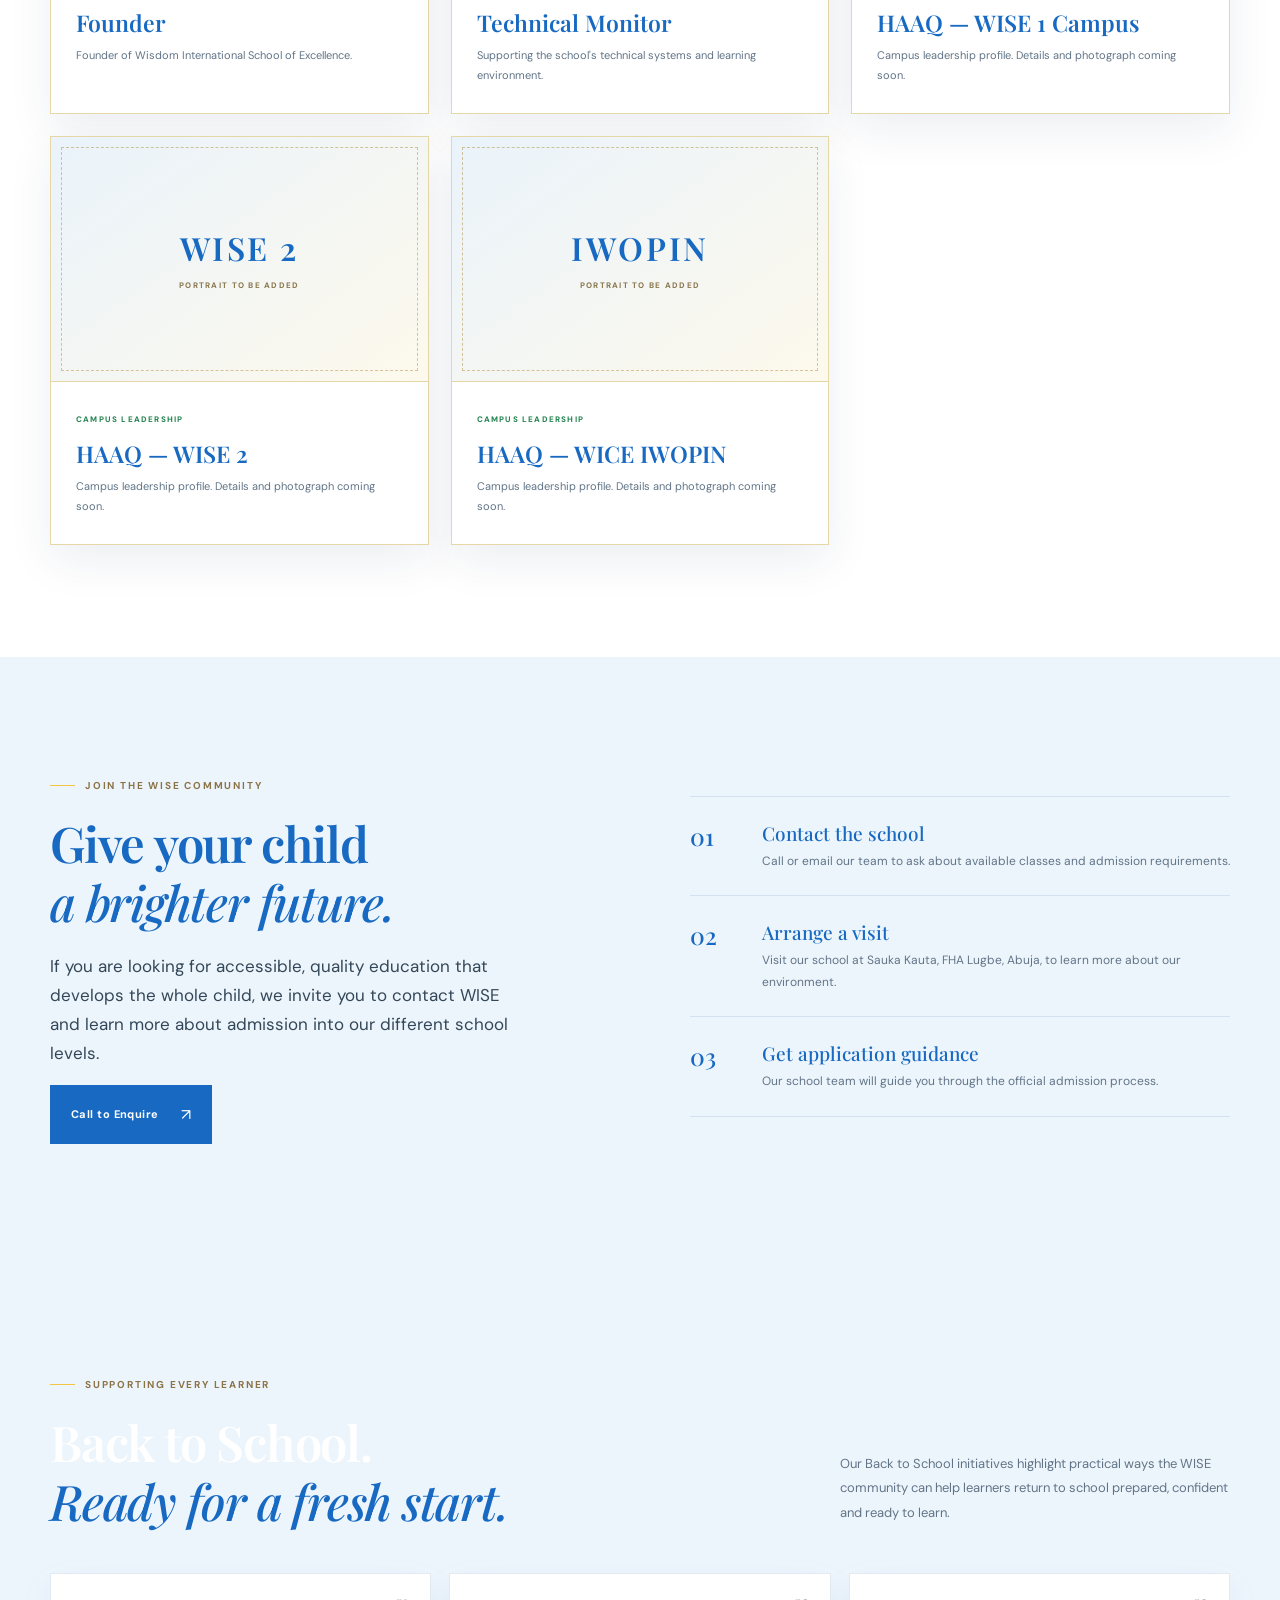
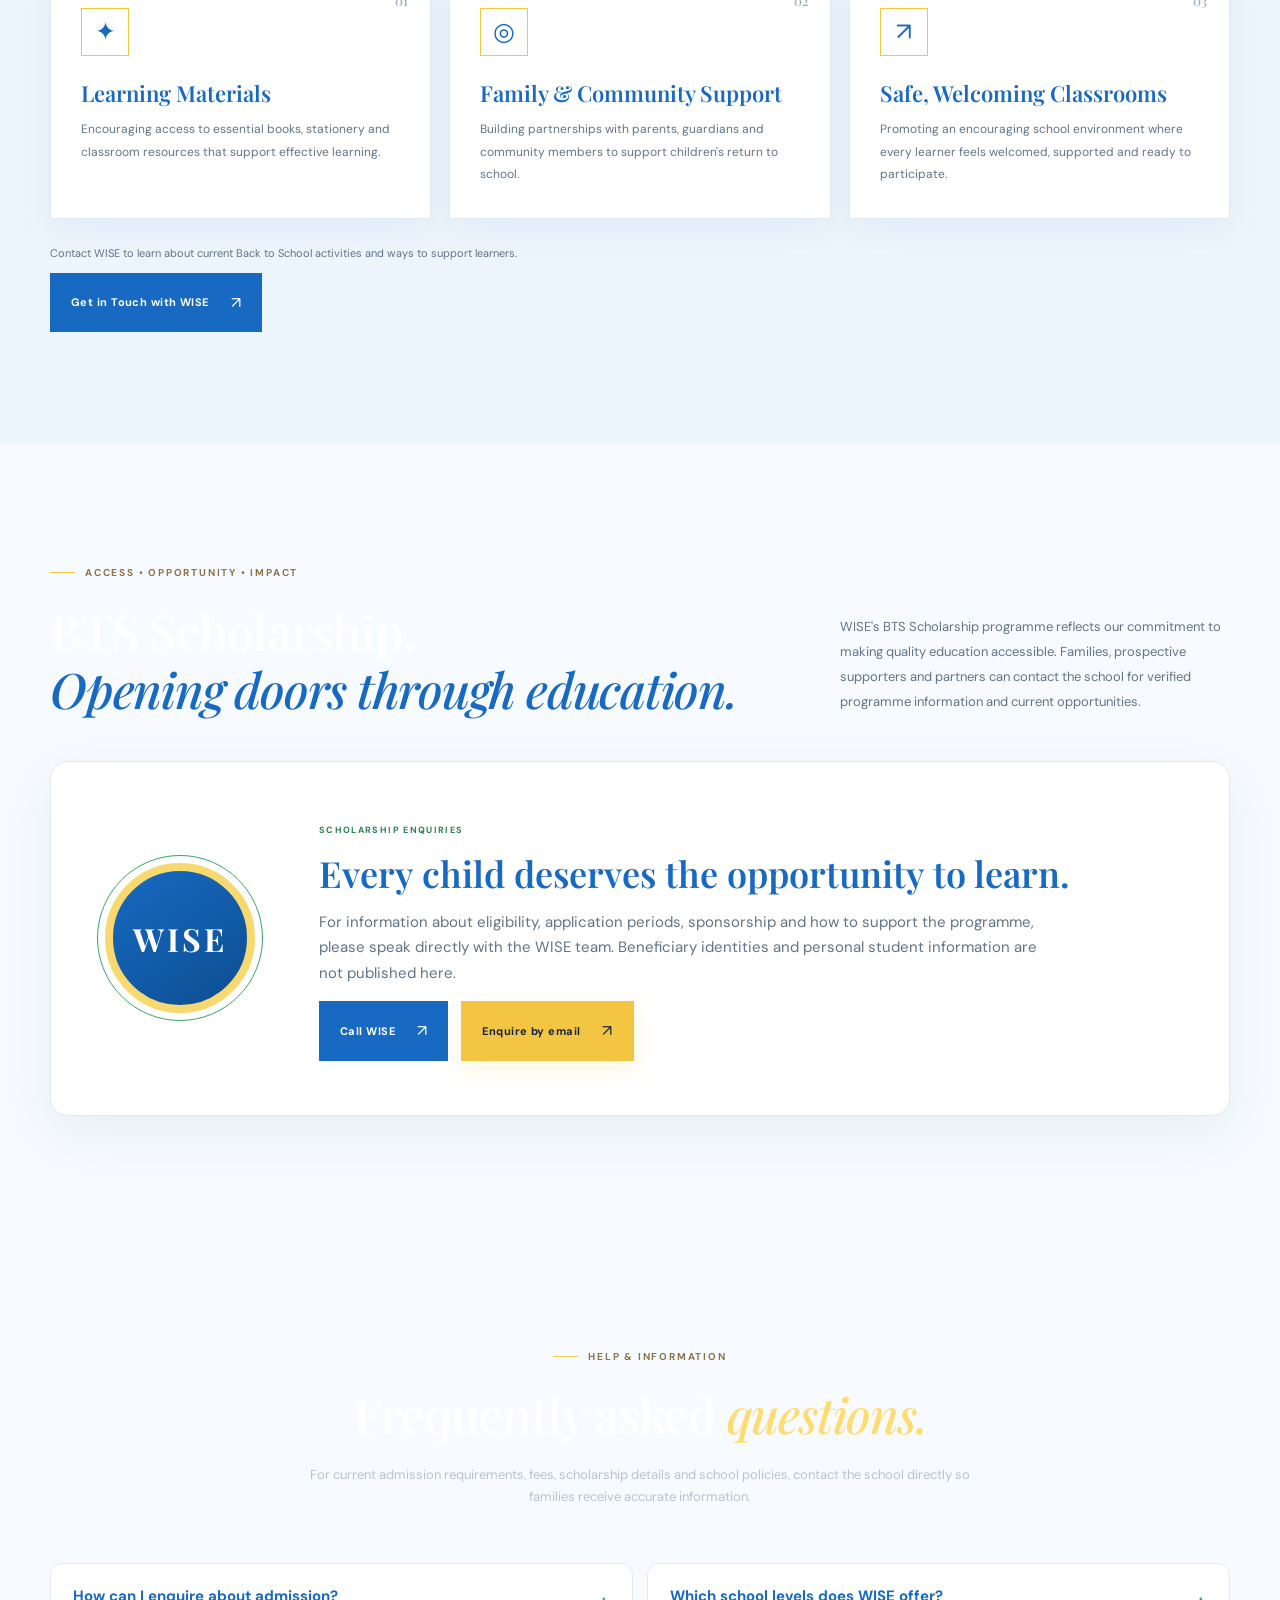
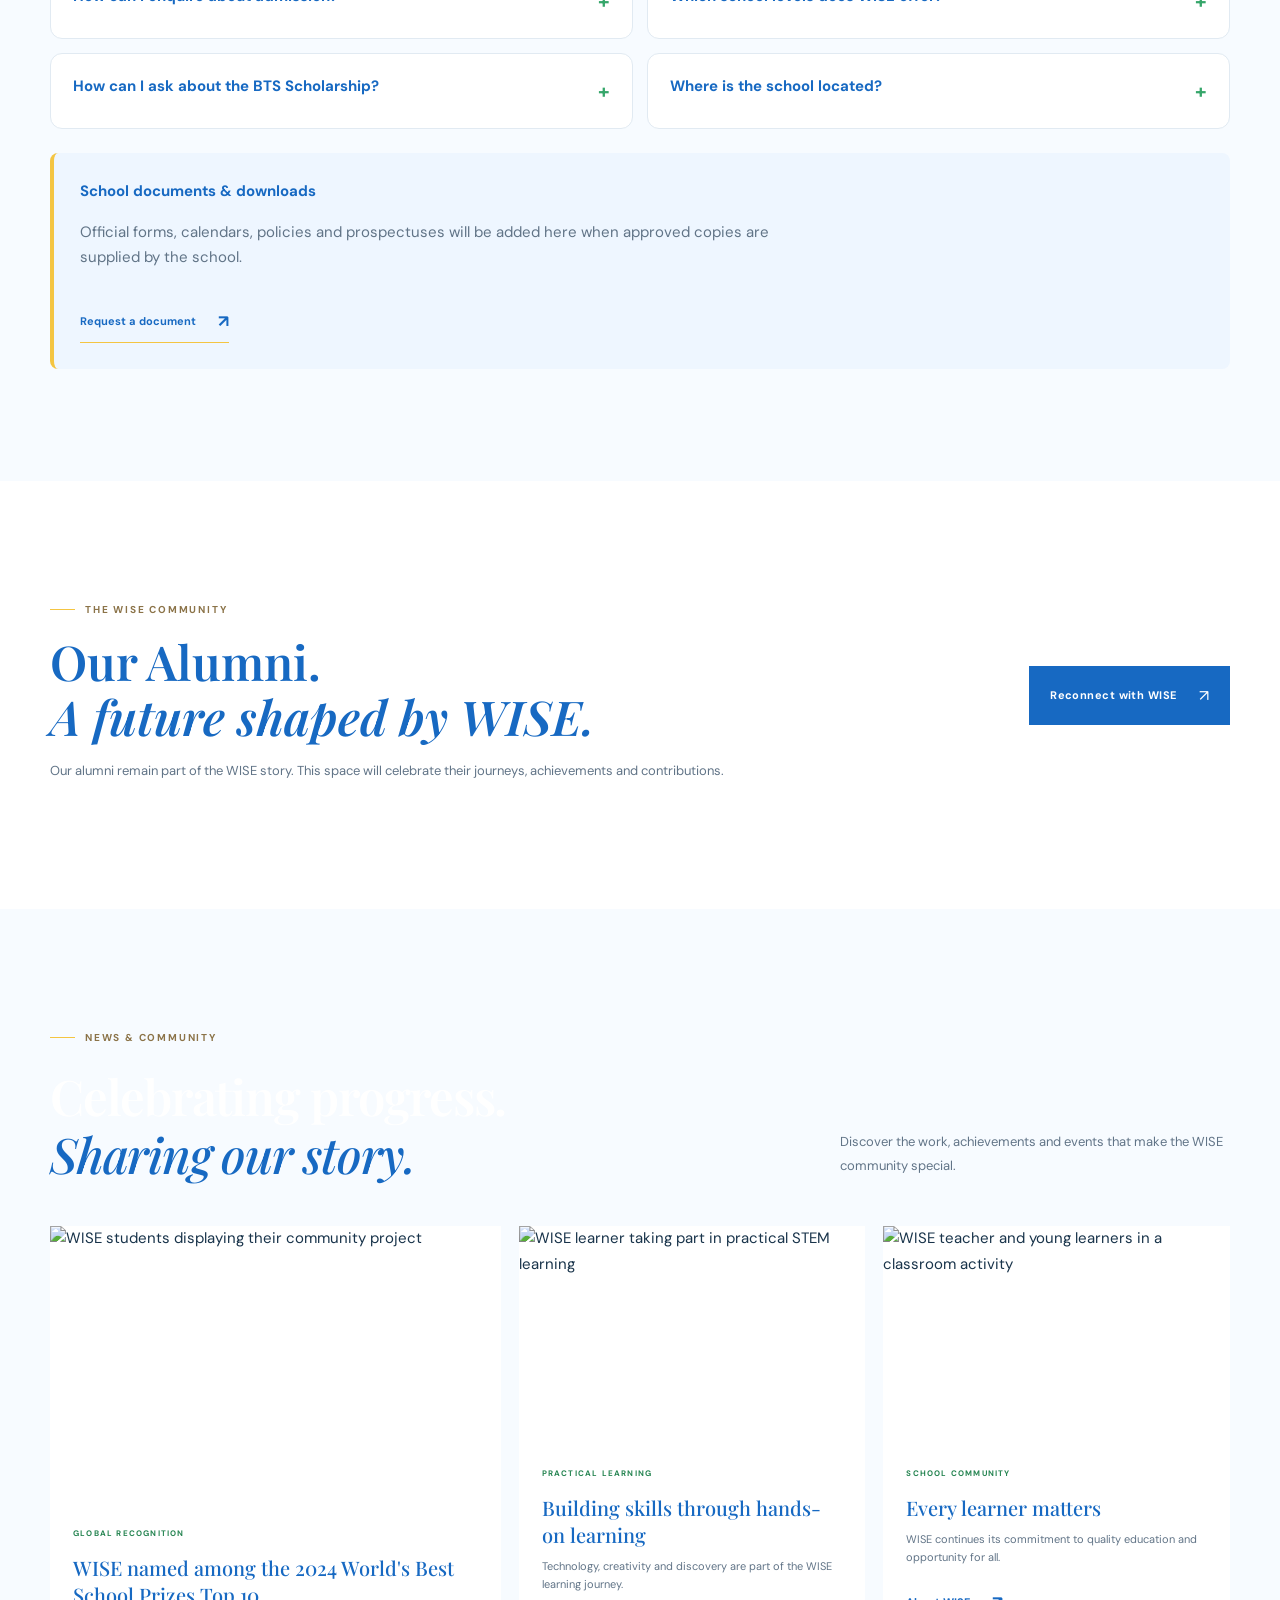
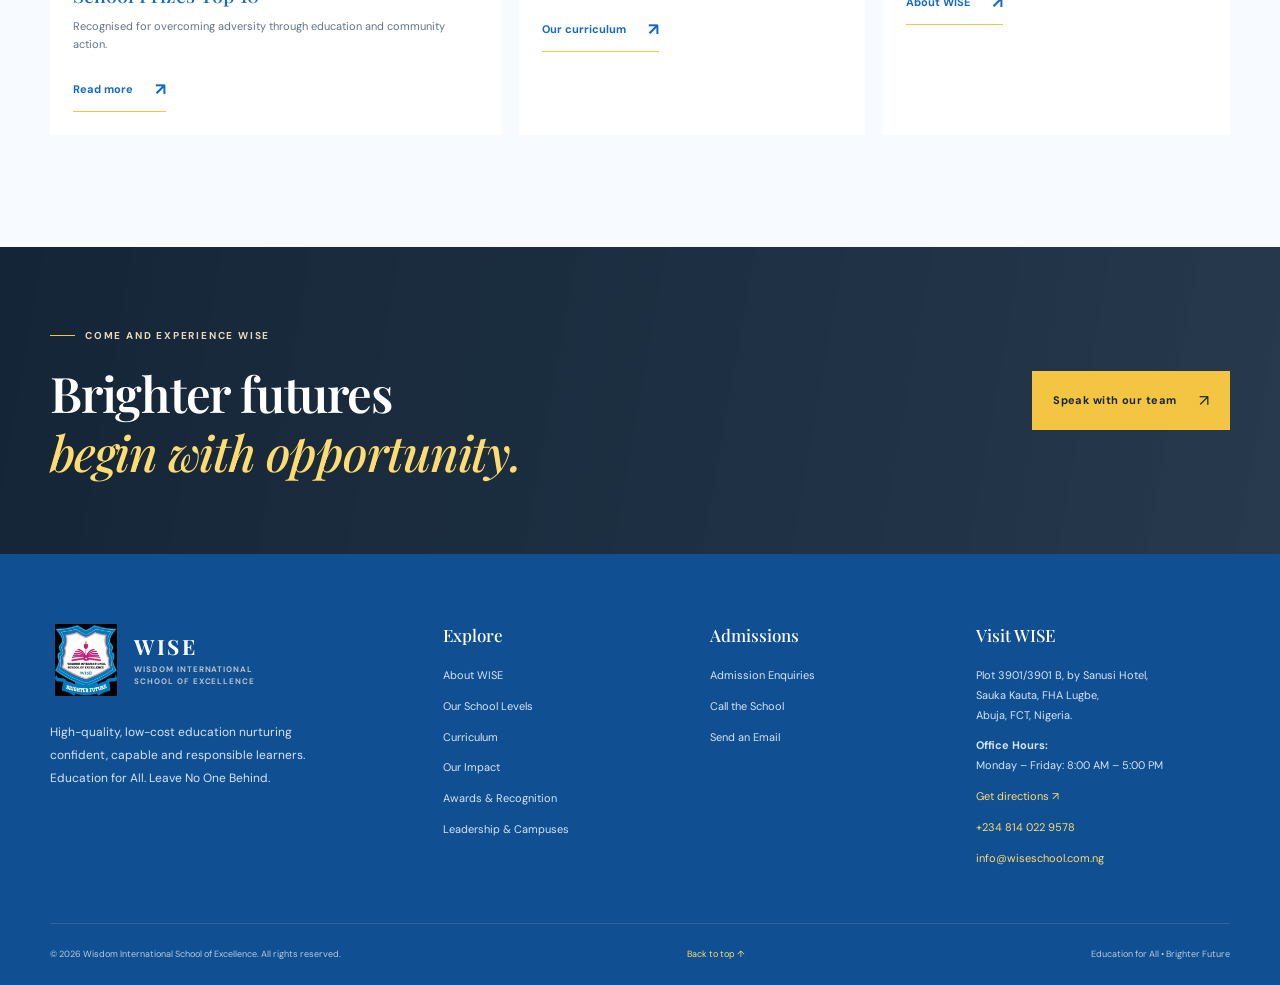
==== commit 4248ec83: "Place Portal Login inside Discover More menu" ====
--- a/index.html
+++ b/index.html
@@ -35,17 +35,7 @@
           <a href="#leadership">Leadership & Campuses</a>
           <a href="#alumni">Alumni</a>
           <a href="#news">News & Updates</a>
-        </div>
-      </div>
-      <div class="nav-dropdown portal-dropdown">
-        <button class="nav-drop-toggle" type="button" aria-expanded="false">Portal Login <span aria-hidden="true">⌄</span></button>
-        <div class="nav-dropdown-menu">
-          <a href="portal-login.html">Choose Your Portal</a>
-          <a href="portal-access.html?role=teacher">Teacher Login</a>
-          <a href="portal-access.html?role=admin">Admin Login</a>
-          <a href="portal-access.html?role=parent">Parent Login</a>
-          <a href="portal-access.html?role=alumni">Alumni Login</a>
-          <a href="portal-access.html?role=student">Student Login / Results</a>
+          <a href="portal-login.html">Portal Login</a>
         </div>
       </div>
       <a class="nav-cta" href="#contact">Contact WISE <span>↗</span></a>
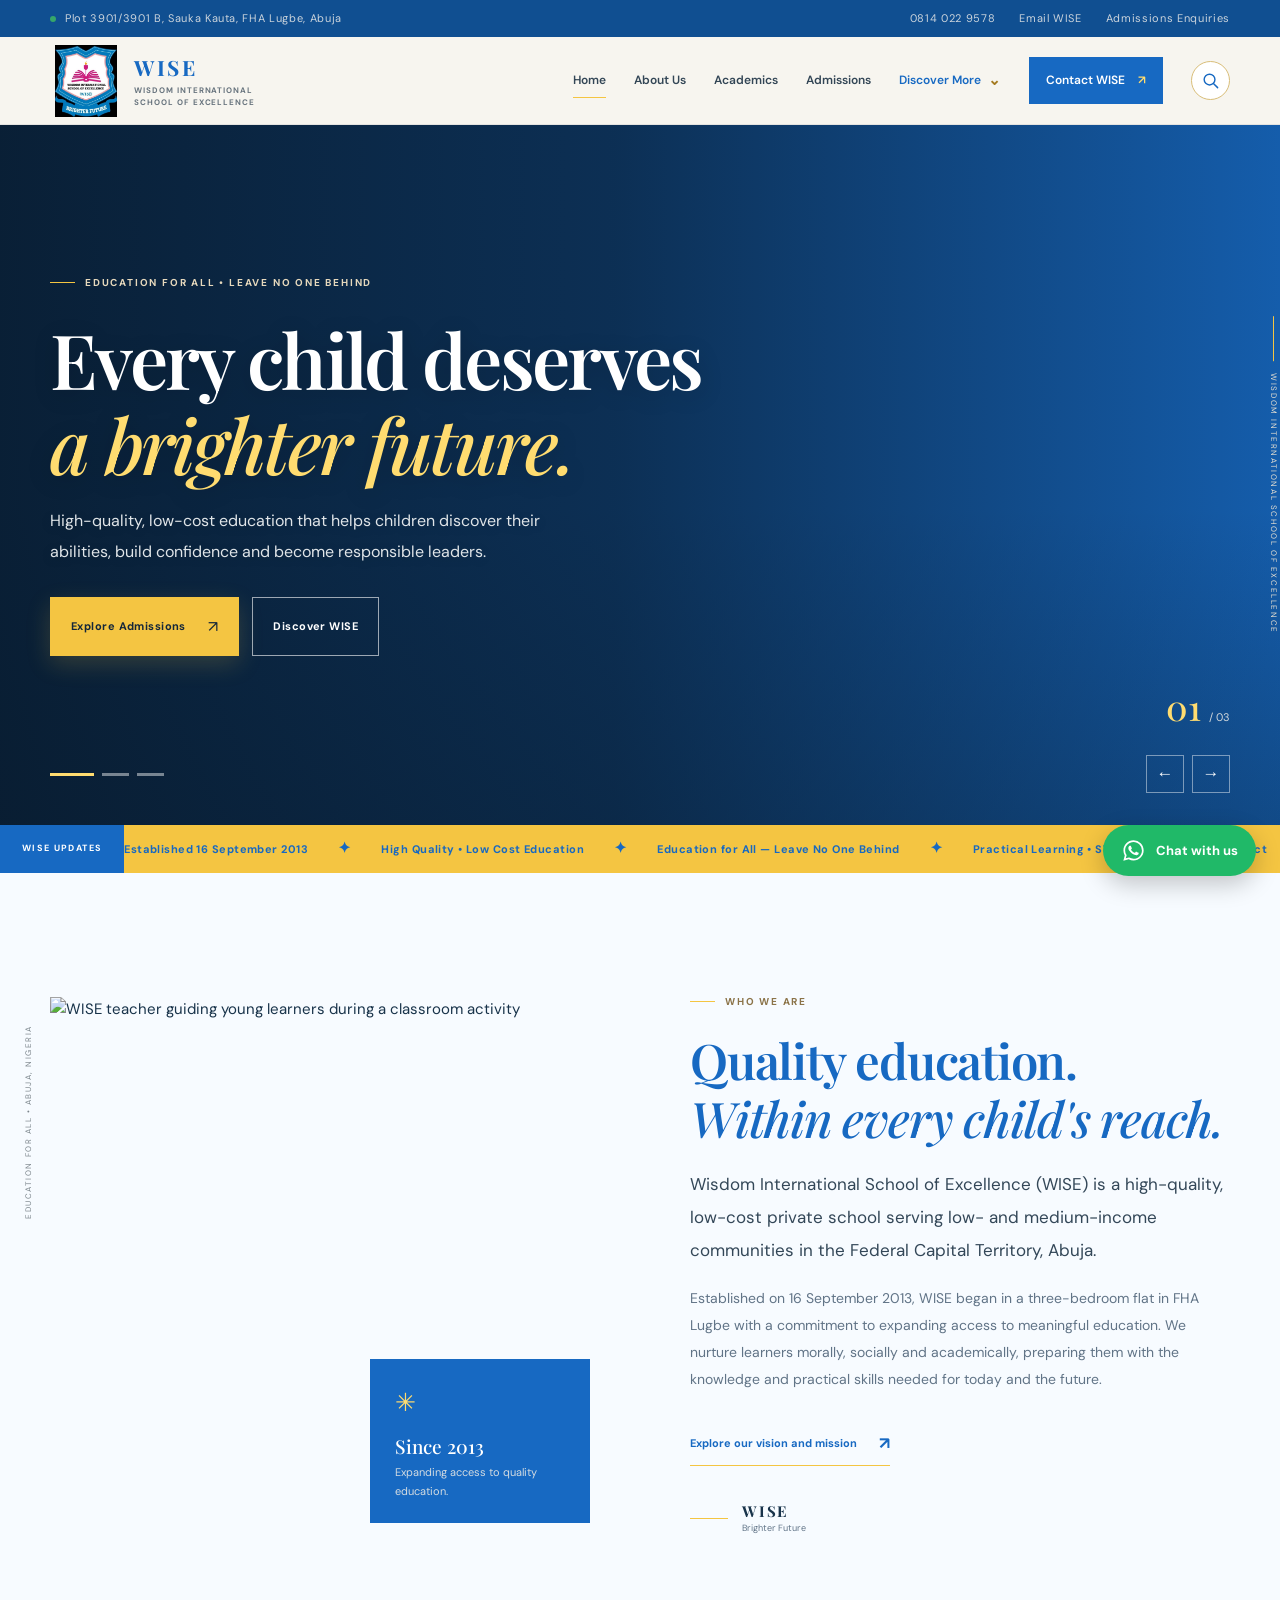
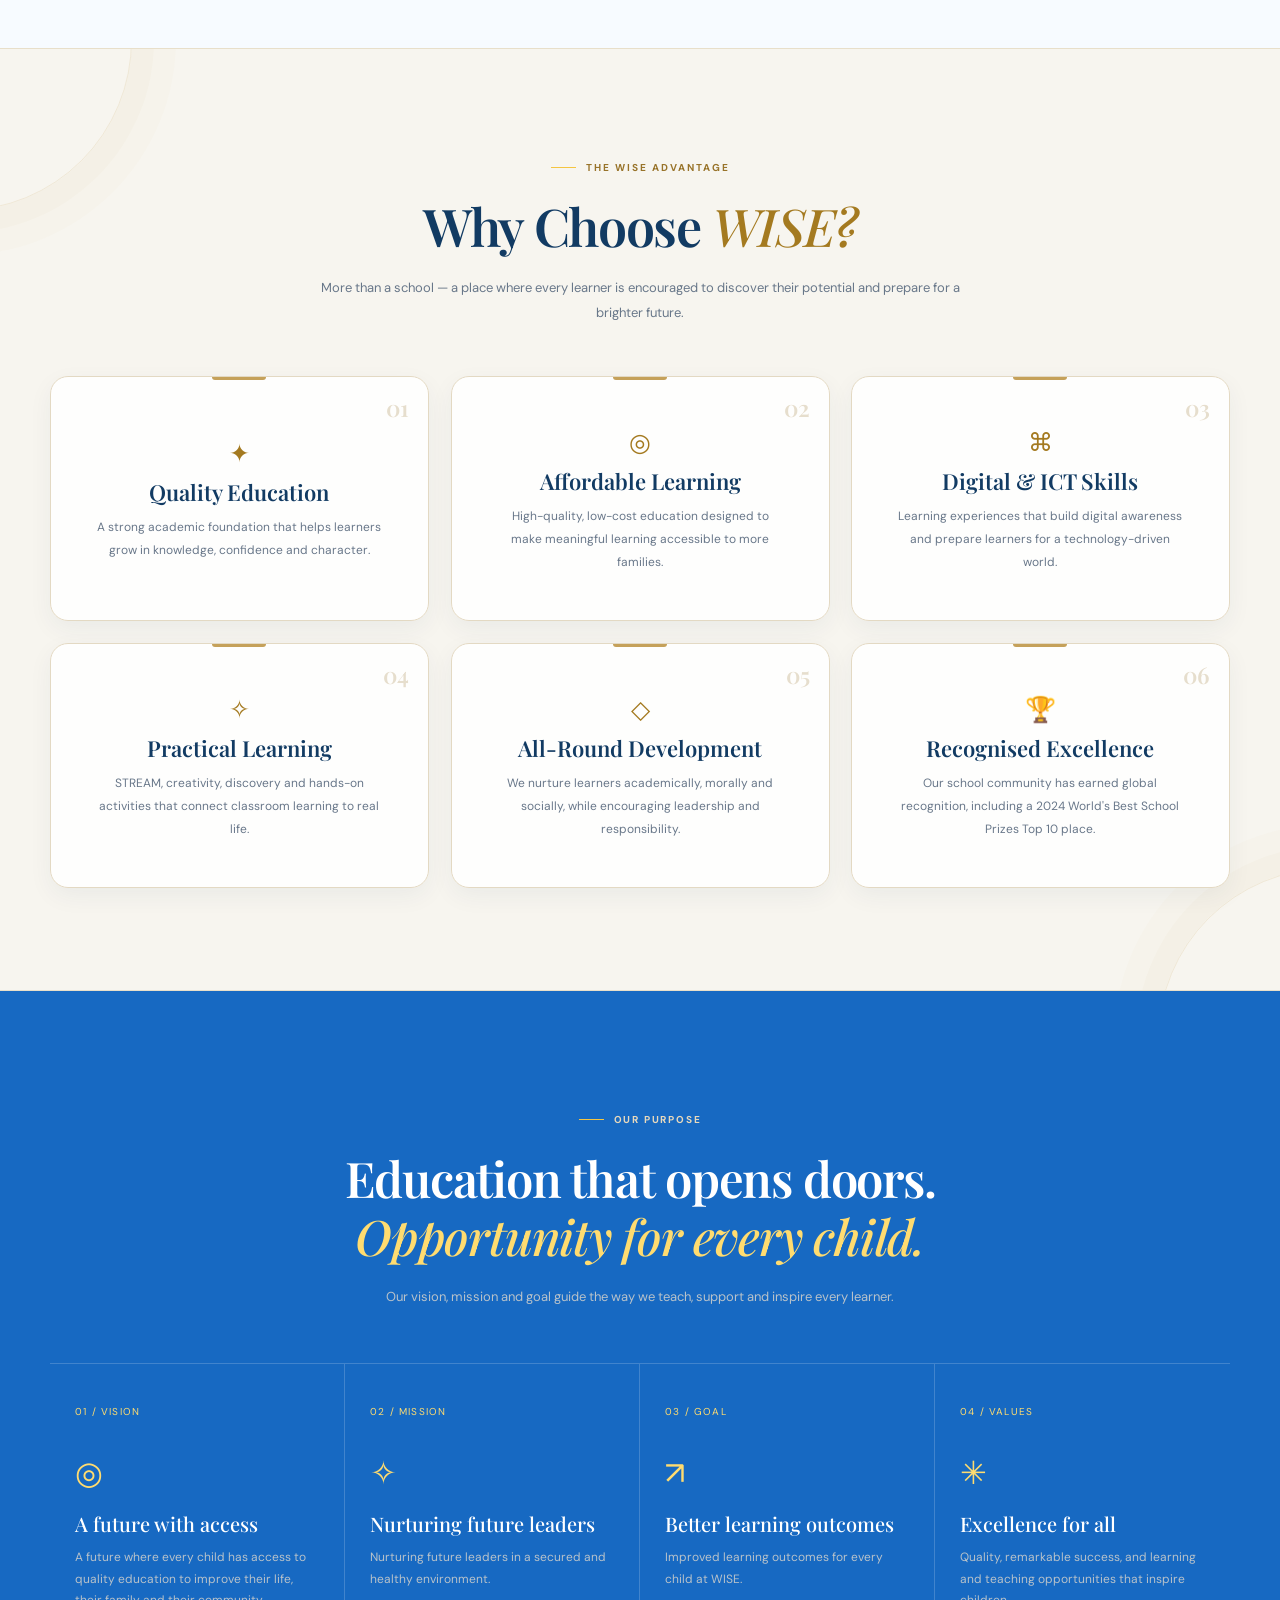
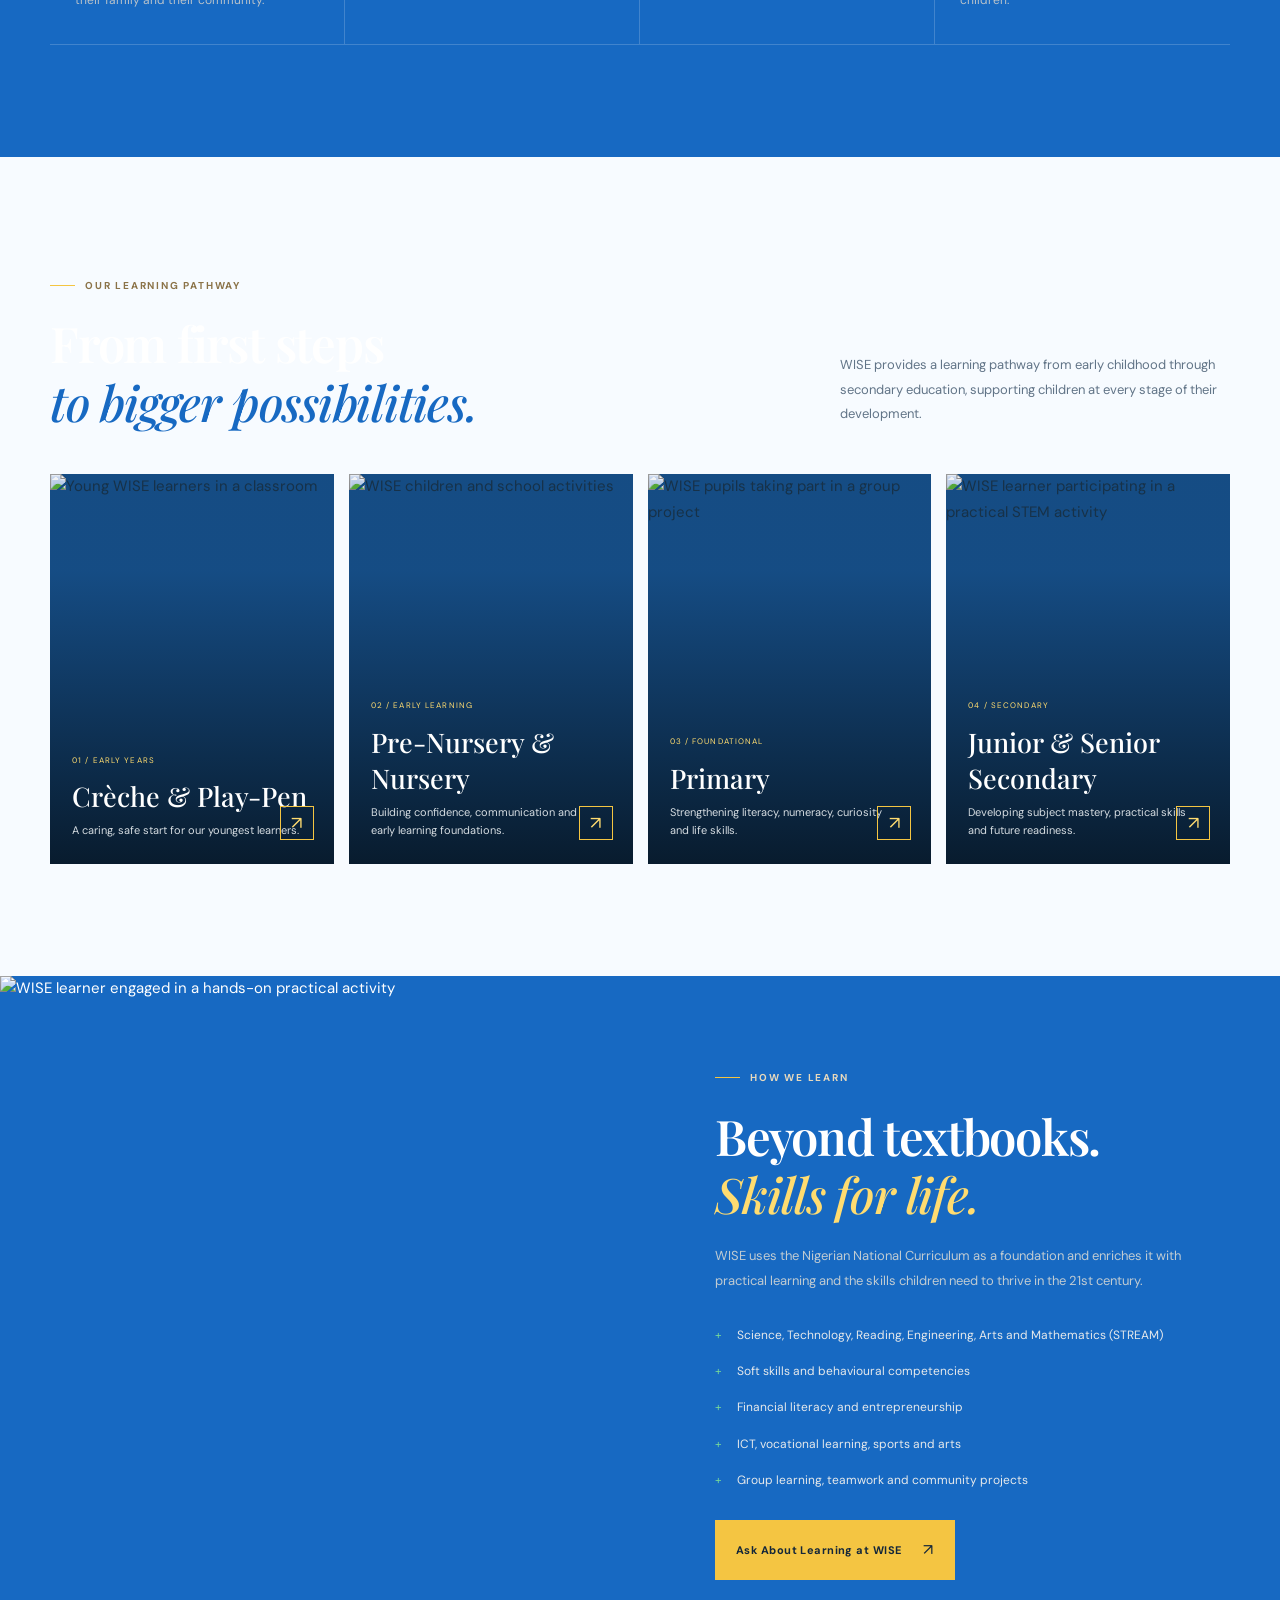
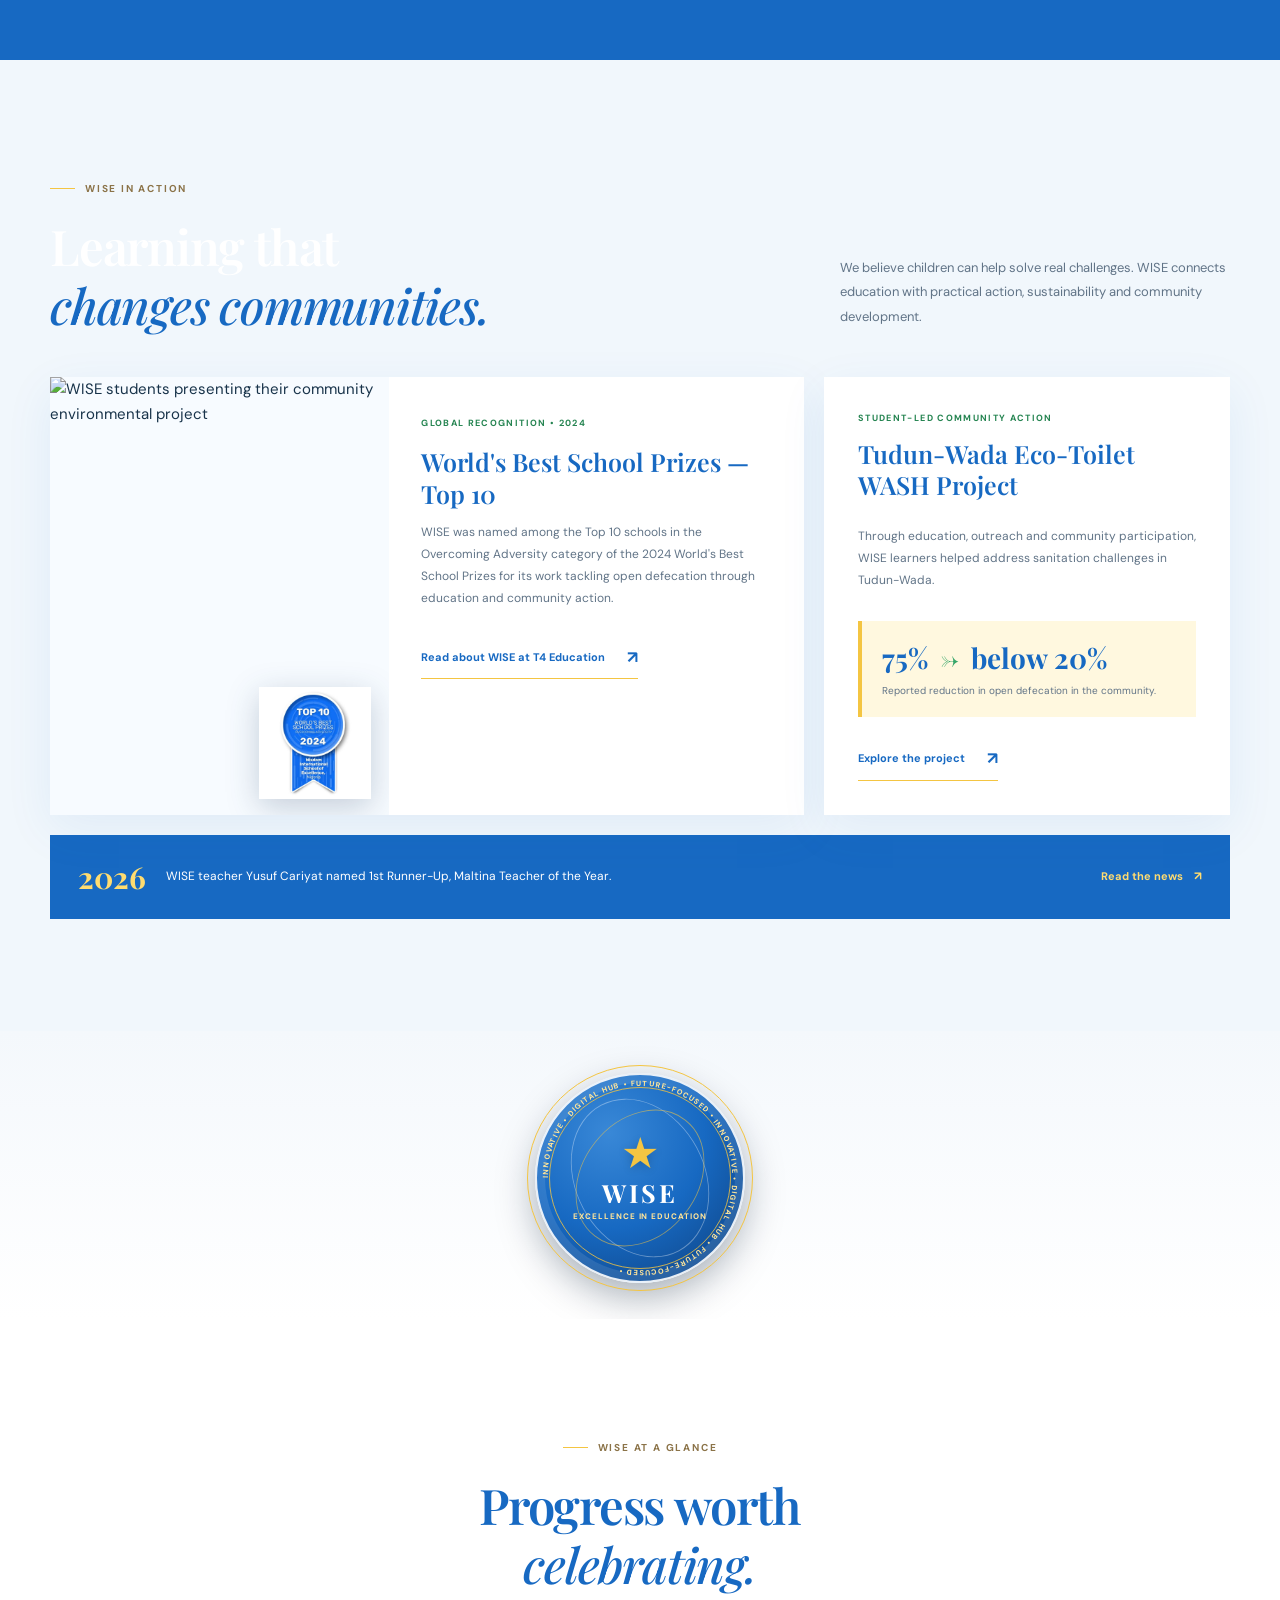
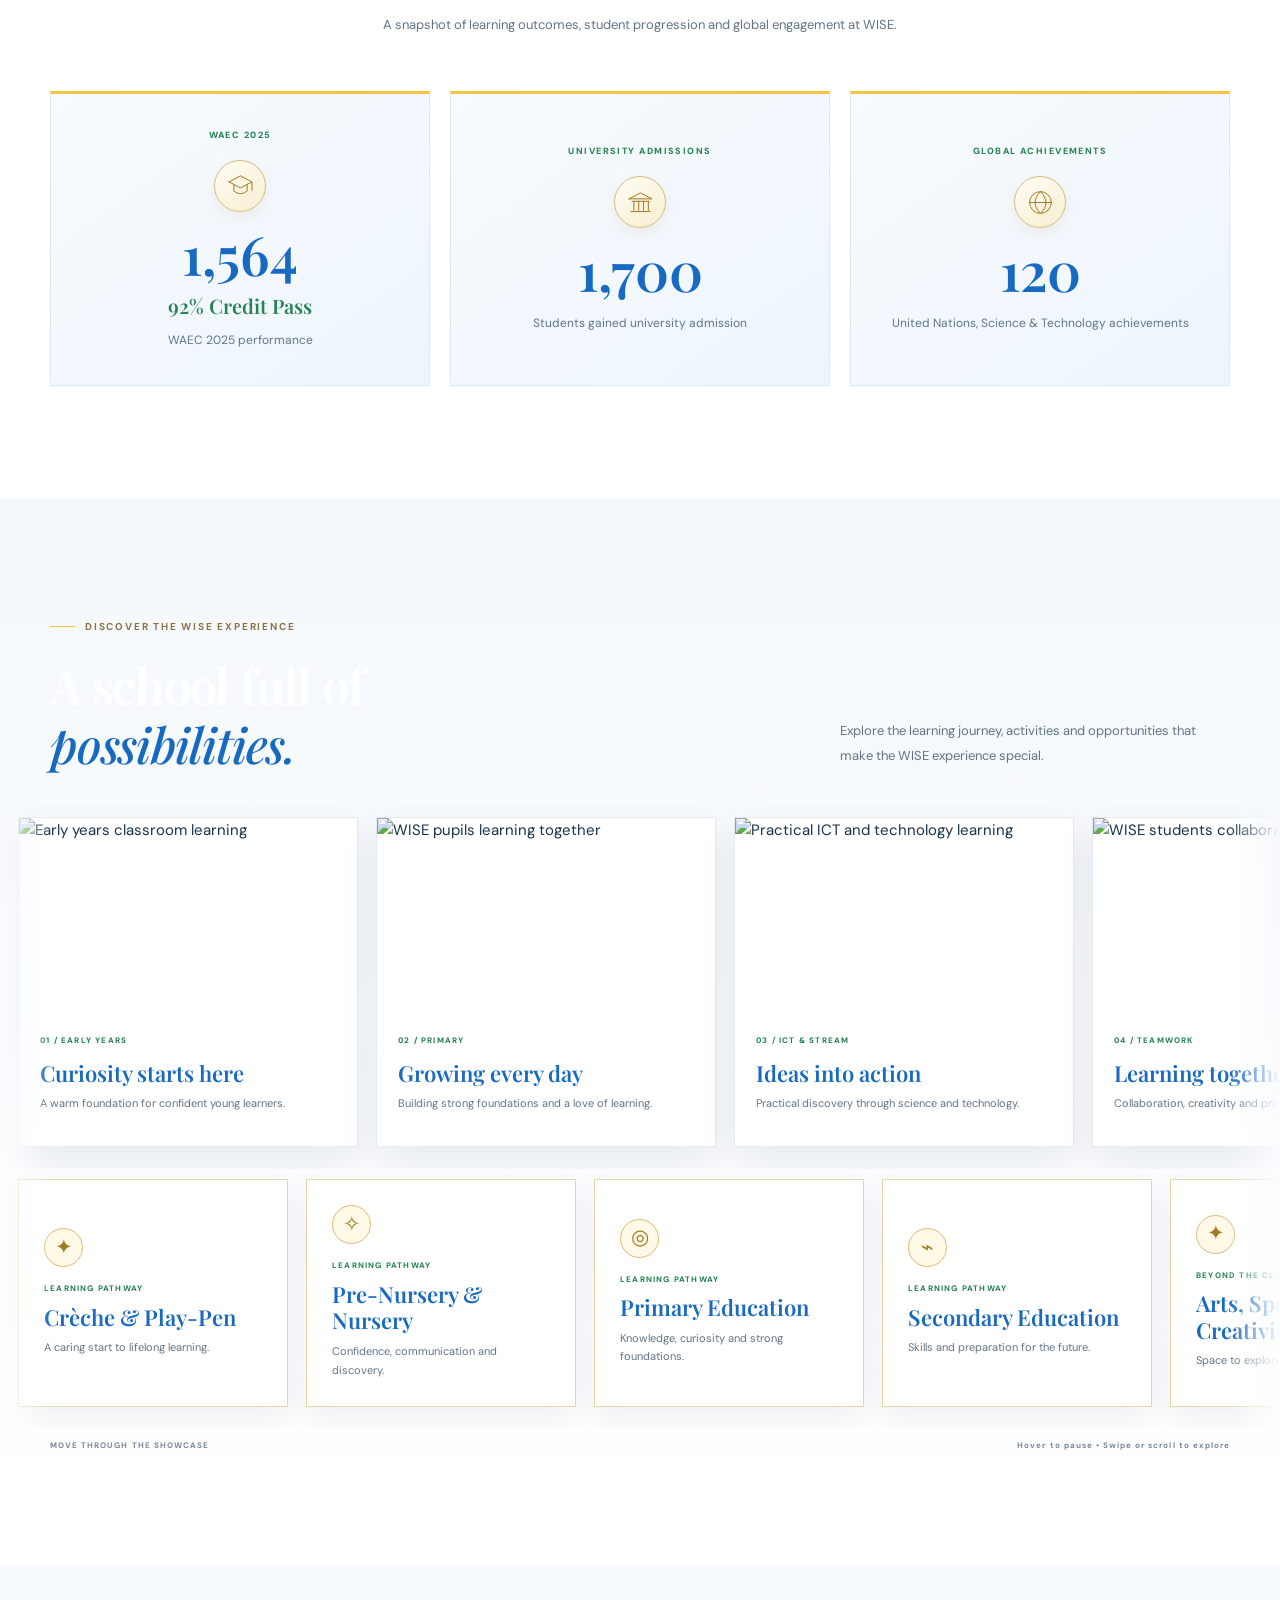
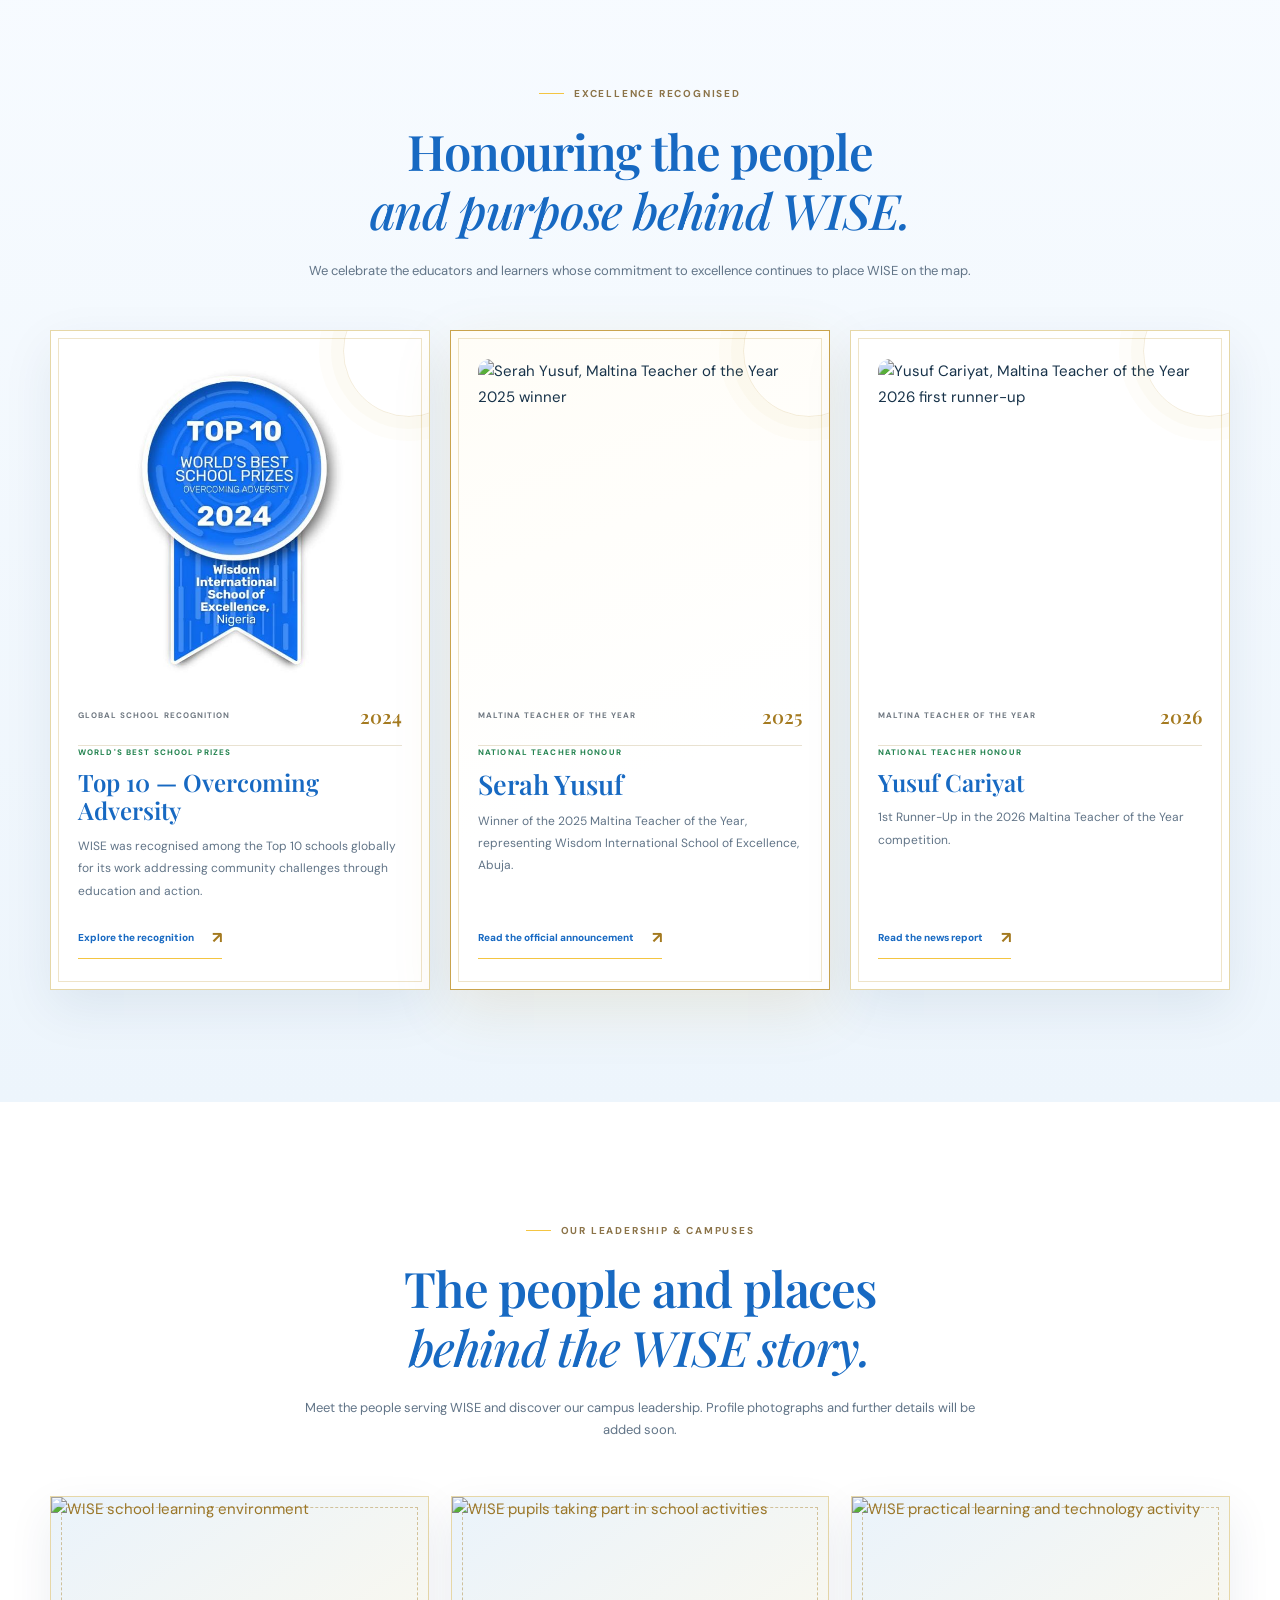
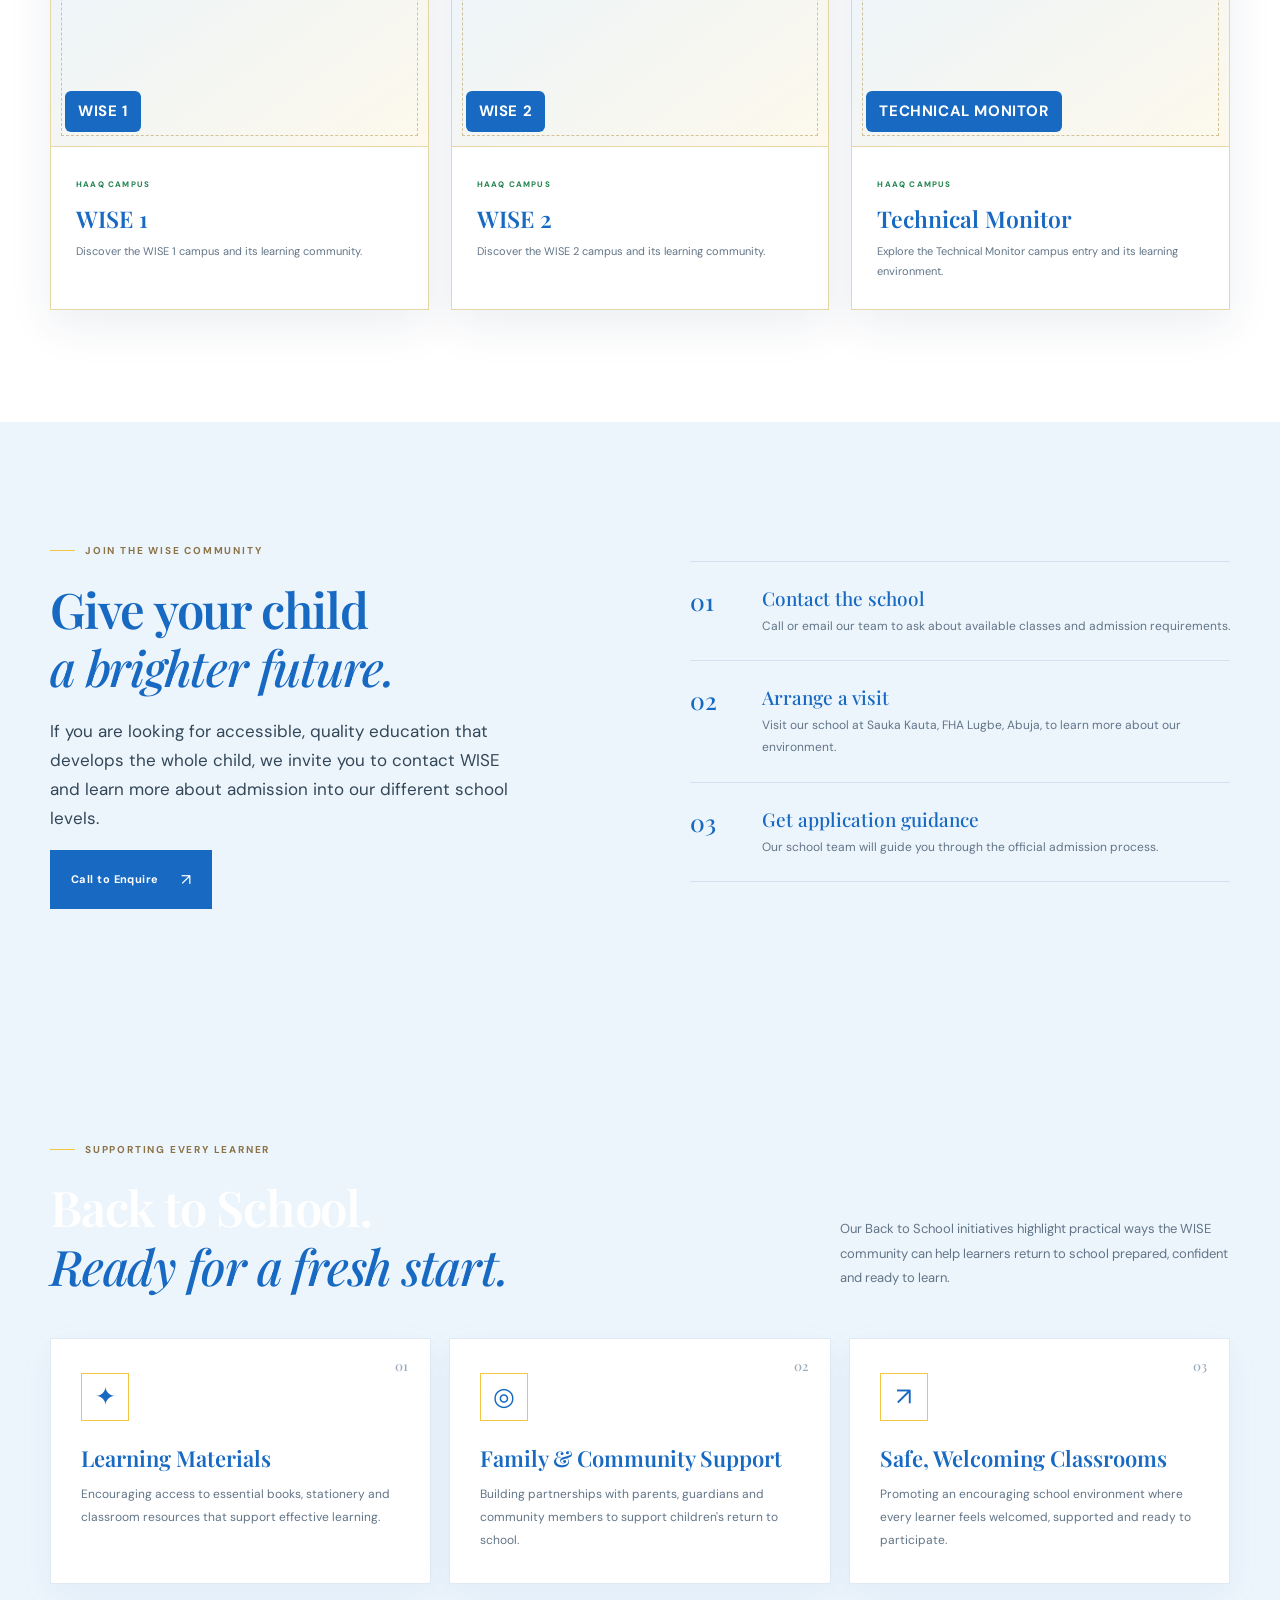
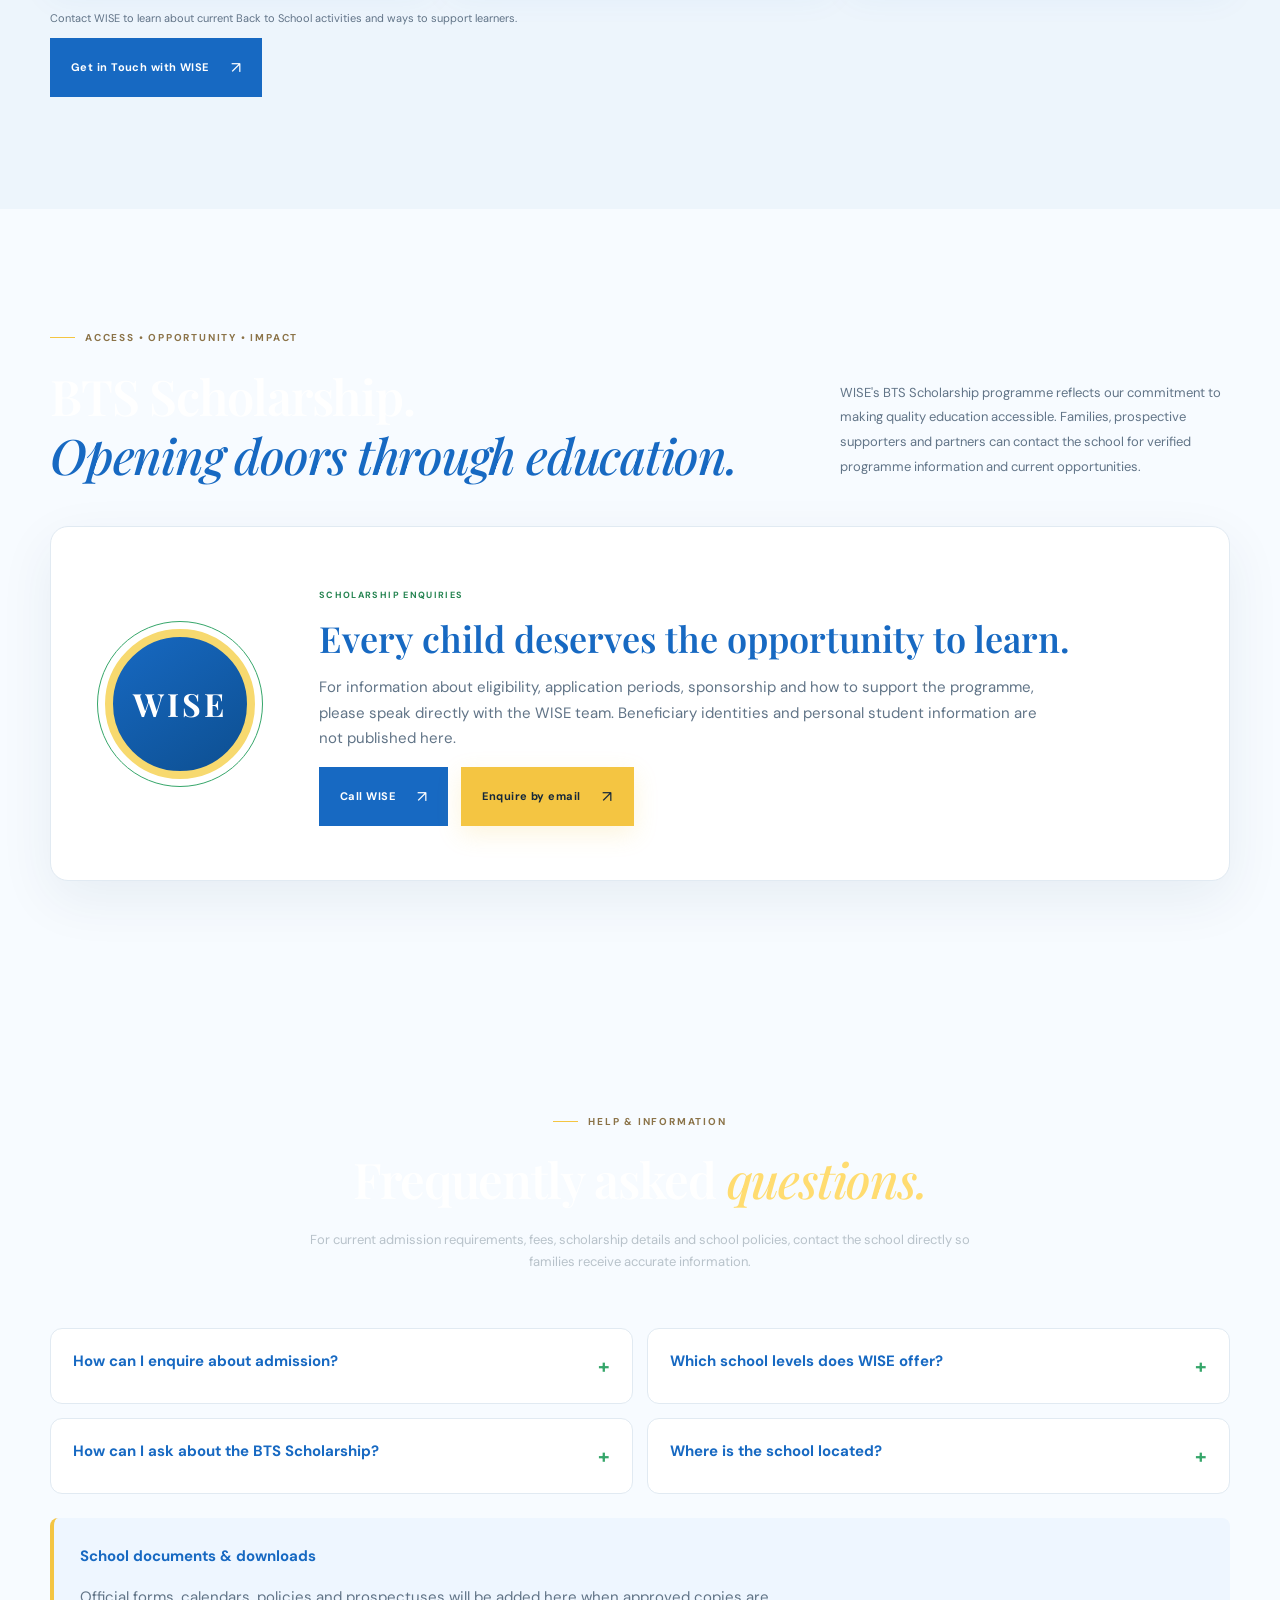
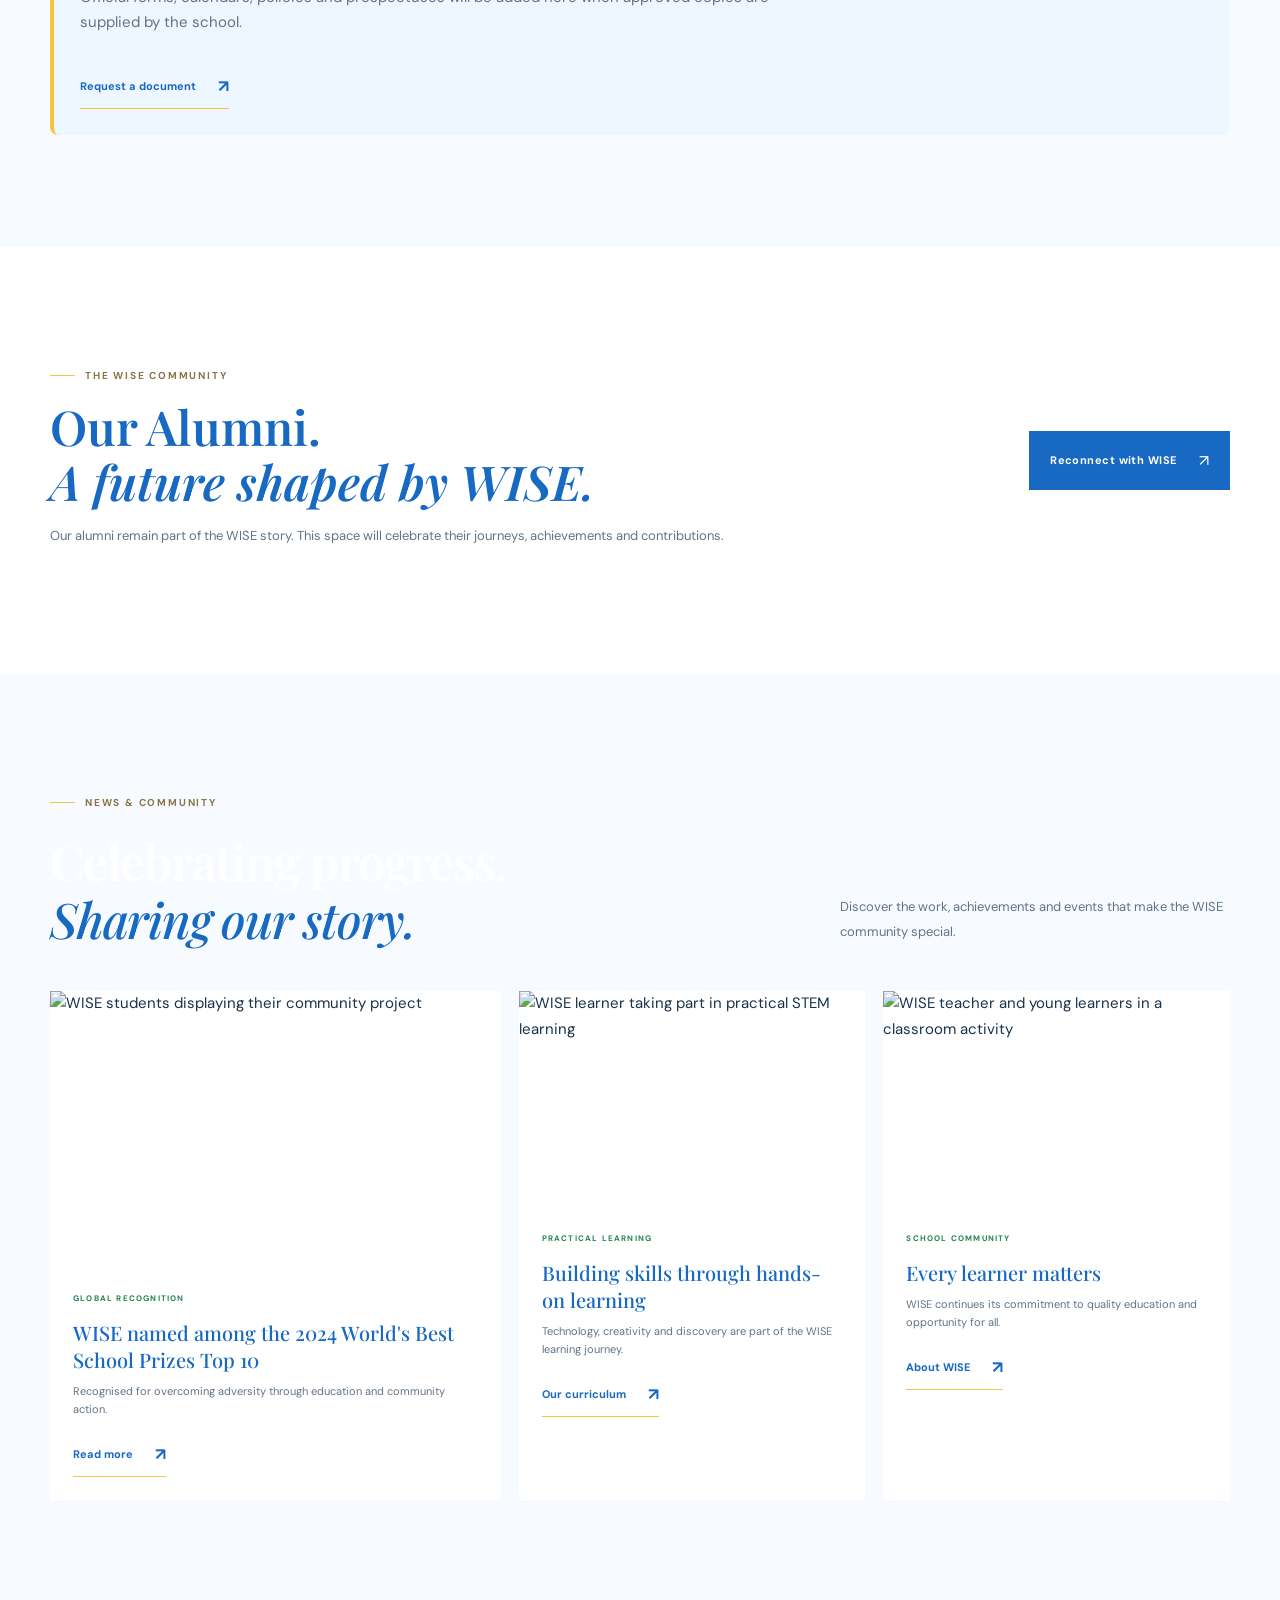
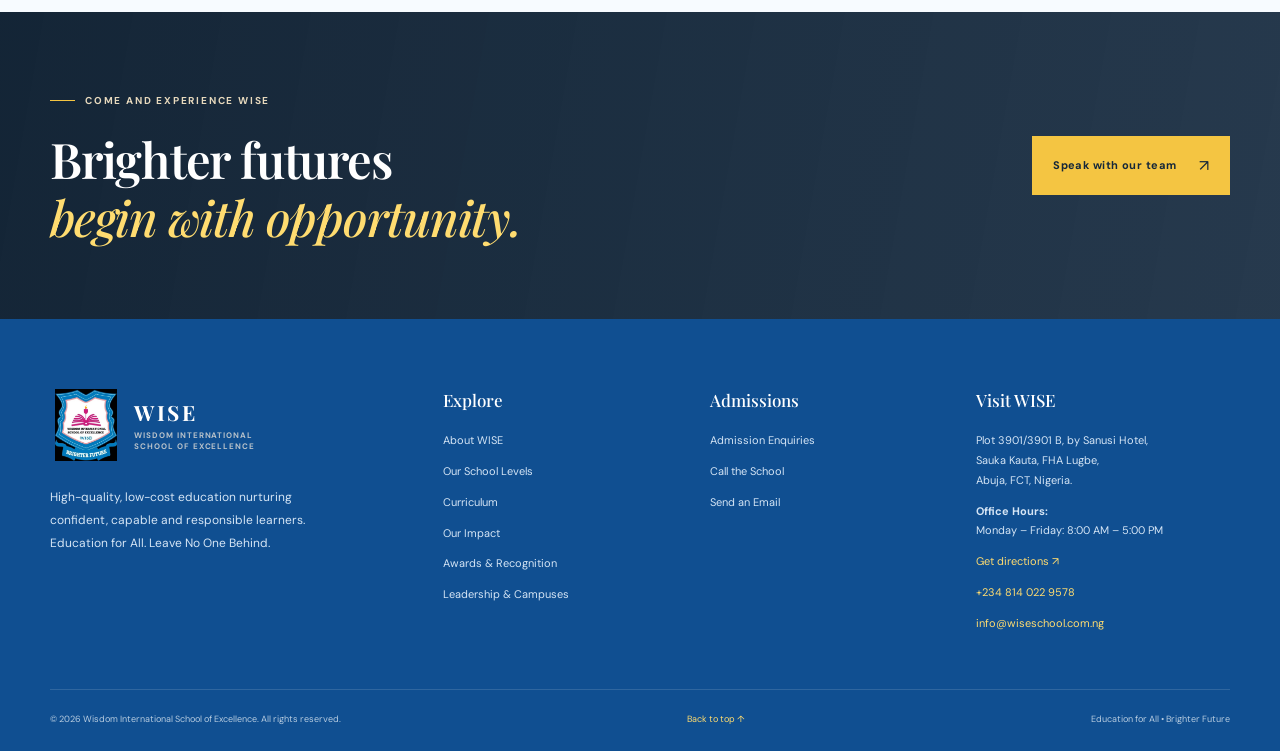
==== commit 6a4e4432: "Add Maltina award photo cards and WISE campus cards" ====
--- a/index.html
+++ b/index.html
@@ -10,6 +10,29 @@
   <link rel="preconnect" href="https://fonts.gstatic.com" crossorigin>
   <link href="https://fonts.googleapis.com/css2?family=DM+Sans:wght@400;500;600;700&family=Playfair+Display:wght@500;600;700&display=swap" rel="stylesheet">
   <link rel="stylesheet" href="style.css?v=16">
+
+  <style>
+    .awards-photo-grid .award-photo {
+      display:block;width:100%;aspect-ratio:1/1;object-fit:cover;
+      border-radius:12px;margin:0 0 20px;
+    }
+    .awards-photo-grid .award-card { overflow:hidden; }
+    .campus-photo-grid .leadership-photo {
+      position:relative;overflow:hidden;min-height:250px;
+    }
+    .campus-photo-grid .leadership-photo img {
+      display:block;width:100%;height:250px;object-fit:cover;
+    }
+    .campus-photo-label {
+      position:absolute;left:14px;bottom:14px;padding:8px 13px;
+      border-radius:6px;background:#1769C2;color:#fff;
+      font-weight:700;letter-spacing:.04em;
+    }
+    @media(max-width:700px) {
+      .awards-photo-grid,.campus-photo-grid { grid-template-columns:1fr; }
+    }
+  </style>
+
 </head>
 <body>
   <div class="topbar"><div class="container topbar-inner">
@@ -211,10 +234,31 @@
 
     <section class="awards section-pad" id="awards"><div class="container">
       <div class="section-heading centered"><span class="eyebrow"><span></span> EXCELLENCE RECOGNISED</span><h2>Honouring the people<br><em>and purpose behind WISE.</em></h2><p>We celebrate the educators and learners whose commitment to excellence continues to place WISE on the map.</p></div>
-      <div class="awards-grid">
-        <article class="award-card award-global"><div class="award-topline"><span>GLOBAL SCHOOL RECOGNITION</span><span class="award-year">2024</span></div><div class="award-emblem" aria-hidden="true"><span>✦</span><small>TOP 10</small></div><p class="award-category">WORLD'S BEST SCHOOL PRIZES</p><h3>Top 10 — Overcoming Adversity</h3><p>WISE was recognised among the Top 10 schools globally for its work addressing community challenges through education and action.</p><a class="award-link" href="https://t4.education/worlds-best-school-prizes/the-five-prizes/overcoming-adversity/" target="_blank" rel="noopener">Explore the recognition <span>↗</span></a></article>
-        <article class="award-card award-winner"><div class="award-topline"><span>NATIONAL TEACHER HONOUR</span><span class="award-year">2025</span></div><div class="award-emblem" aria-hidden="true"><span>♛</span><small>WINNER</small></div><p class="award-category">MALTINA TEACHER OF THE YEAR</p><h3>Ms. Serah Yusuf</h3><p>Overall winner of the 2025 Maltina Teacher of the Year competition, representing Wisdom International School of Excellence, Abuja.</p><a class="award-link" href="https://nbfoeducationtrustfund.org/serah-yusuf-fct-teacher-emerges-maltina-teacher-of-the-year-2025/" target="_blank" rel="noopener">Read the official announcement <span>↗</span></a></article>
-        <article class="award-card"><div class="award-topline"><span>NATIONAL TEACHER HONOUR</span><span class="award-year">2026</span></div><div class="award-emblem" aria-hidden="true"><span>✧</span><small>1ST RUNNER-UP</small></div><p class="award-category">MALTINA TEACHER OF THE YEAR</p><h3>Mrs. Yusuf Cariyat</h3><p>Recognised as 1st Runner-Up in the 2026 Maltina Teacher of the Year competition.</p><a class="award-link" href="https://guardian.ng/education/lagos-teacher-wins-2026-maltina-teacher-of-the-year-competition/" target="_blank" rel="noopener">Read the news report <span>↗</span></a></article>
+      <div class="awards-grid awards-photo-grid">
+        <article class="award-card award-global">
+          <img class="award-photo" src="assets/wise-world-best-school-top-10-2024.jpeg" alt="WISE Top 10 World's Best School Prizes 2024 recognition">
+          <div class="award-topline"><span>GLOBAL SCHOOL RECOGNITION</span><span class="award-year">2024</span></div>
+          <p class="award-category">WORLD'S BEST SCHOOL PRIZES</p>
+          <h3>Top 10 — Overcoming Adversity</h3>
+          <p>WISE was recognised among the Top 10 schools globally for its work addressing community challenges through education and action.</p>
+          <a class="award-link" href="https://t4.education/worlds-best-school-prizes/the-five-prizes/overcoming-adversity/" target="_blank" rel="noopener">Explore the recognition <span>↗</span></a>
+        </article>
+        <article class="award-card award-winner">
+          <img class="award-photo" src="assets/maltina-serah-yusuf-2025.jpeg" alt="Serah Yusuf, Maltina Teacher of the Year 2025 winner">
+          <div class="award-topline"><span>MALTINA TEACHER OF THE YEAR</span><span class="award-year">2025</span></div>
+          <p class="award-category">NATIONAL TEACHER HONOUR</p>
+          <h3>Serah Yusuf</h3>
+          <p>Winner of the 2025 Maltina Teacher of the Year, representing Wisdom International School of Excellence, Abuja.</p>
+          <a class="award-link" href="https://nbfoeducationtrustfund.org/serah-yusuf-fct-teacher-emerges-maltina-teacher-of-the-year-2025/" target="_blank" rel="noopener">Read the official announcement <span>↗</span></a>
+        </article>
+        <article class="award-card">
+          <img class="award-photo" src="assets/maltina-yusuf-cariyat-2026.jpeg" alt="Yusuf Cariyat, Maltina Teacher of the Year 2026 first runner-up">
+          <div class="award-topline"><span>MALTINA TEACHER OF THE YEAR</span><span class="award-year">2026</span></div>
+          <p class="award-category">NATIONAL TEACHER HONOUR</p>
+          <h3>Yusuf Cariyat</h3>
+          <p>1st Runner-Up in the 2026 Maltina Teacher of the Year competition.</p>
+          <a class="award-link" href="https://guardian.ng/education/lagos-teacher-wins-2026-maltina-teacher-of-the-year-competition/" target="_blank" rel="noopener">Read the news report <span>↗</span></a>
+        </article>
       </div>
     </div></section>
 
@@ -225,26 +269,18 @@
           <h2>The people and places<br><em>behind the WISE story.</em></h2>
           <p>Meet the people serving WISE and discover our campus leadership. Profile photographs and further details will be added soon.</p>
         </div>
-        <div class="leadership-grid">
-          <article class="leadership-card">
-            <div class="leadership-photo"><span class="photo-mark">WISE</span><small>PORTRAIT TO BE ADDED</small></div>
-            <div class="leadership-info"><span class="leadership-kicker">SCHOOL LEADERSHIP</span><h3>Founder</h3><p>Founder of Wisdom International School of Excellence.</p></div>
-          </article>
-          <article class="leadership-card">
-            <div class="leadership-photo"><span class="photo-mark">WISE</span><small>PORTRAIT TO BE ADDED</small></div>
-            <div class="leadership-info"><span class="leadership-kicker">TECHNICAL LEADERSHIP</span><h3>Technical Monitor</h3><p>Supporting the school's technical systems and learning environment.</p></div>
-          </article>
-          <article class="leadership-card">
-            <div class="leadership-photo"><span class="photo-mark">WISE 1</span><small>PORTRAIT TO BE ADDED</small></div>
-            <div class="leadership-info"><span class="leadership-kicker">CAMPUS LEADERSHIP</span><h3>HAAQ — WISE 1 Campus</h3><p>Campus leadership profile. Details and photograph coming soon.</p></div>
-          </article>
-          <article class="leadership-card">
-            <div class="leadership-photo"><span class="photo-mark">WISE 2</span><small>PORTRAIT TO BE ADDED</small></div>
-            <div class="leadership-info"><span class="leadership-kicker">CAMPUS LEADERSHIP</span><h3>HAAQ — WISE 2</h3><p>Campus leadership profile. Details and photograph coming soon.</p></div>
-          </article>
-          <article class="leadership-card">
-            <div class="leadership-photo"><span class="photo-mark">IWOPIN</span><small>PORTRAIT TO BE ADDED</small></div>
-            <div class="leadership-info"><span class="leadership-kicker">CAMPUS LEADERSHIP</span><h3>HAAQ — WICE IWOPIN</h3><p>Campus leadership profile. Details and photograph coming soon.</p></div>
+        <div class="leadership-grid campus-photo-grid">
+          <article class="leadership-card campus-card">
+            <div class="leadership-photo"><img src="https://www.wiseschool.com.ng/images/3.jpg" alt="WISE school learning environment"><span class="campus-photo-label">WISE 1</span></div>
+            <div class="leadership-info"><span class="leadership-kicker">HAAQ CAMPUS</span><h3>WISE 1</h3><p>Discover the WISE 1 campus and its learning community.</p></div>
+          </article>
+          <article class="leadership-card campus-card">
+            <div class="leadership-photo"><img src="https://www.wiseschool.com.ng/userpix/1.jpg" alt="WISE pupils taking part in school activities"><span class="campus-photo-label">WISE 2</span></div>
+            <div class="leadership-info"><span class="leadership-kicker">HAAQ CAMPUS</span><h3>WISE 2</h3><p>Discover the WISE 2 campus and its learning community.</p></div>
+          </article>
+          <article class="leadership-card campus-card">
+            <div class="leadership-photo"><img src="https://www.wiseschool.com.ng/userpix/2.jpg" alt="WISE practical learning and technology activity"><span class="campus-photo-label">TECHNICAL MONITOR</span></div>
+            <div class="leadership-info"><span class="leadership-kicker">HAAQ CAMPUS</span><h3>Technical Monitor</h3><p>Explore the Technical Monitor campus entry and its learning environment.</p></div>
           </article>
         </div>
       </div>
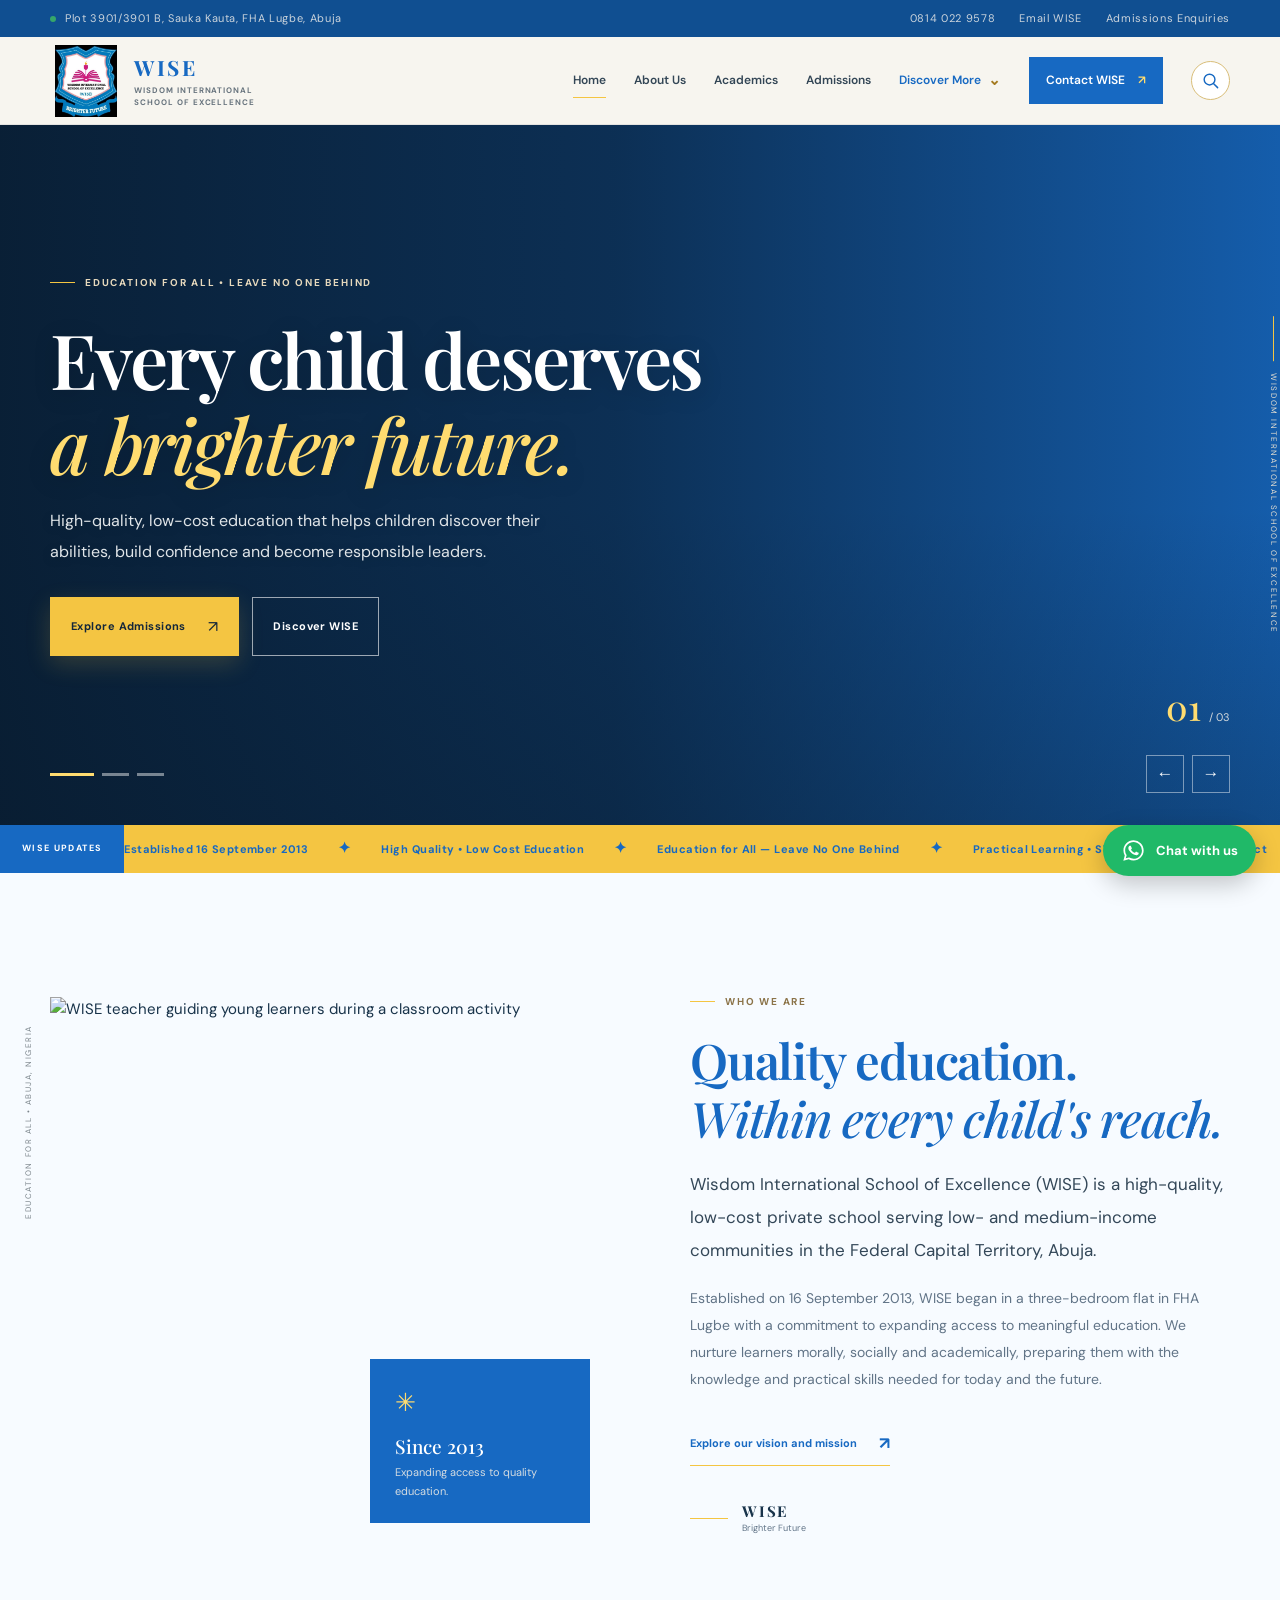
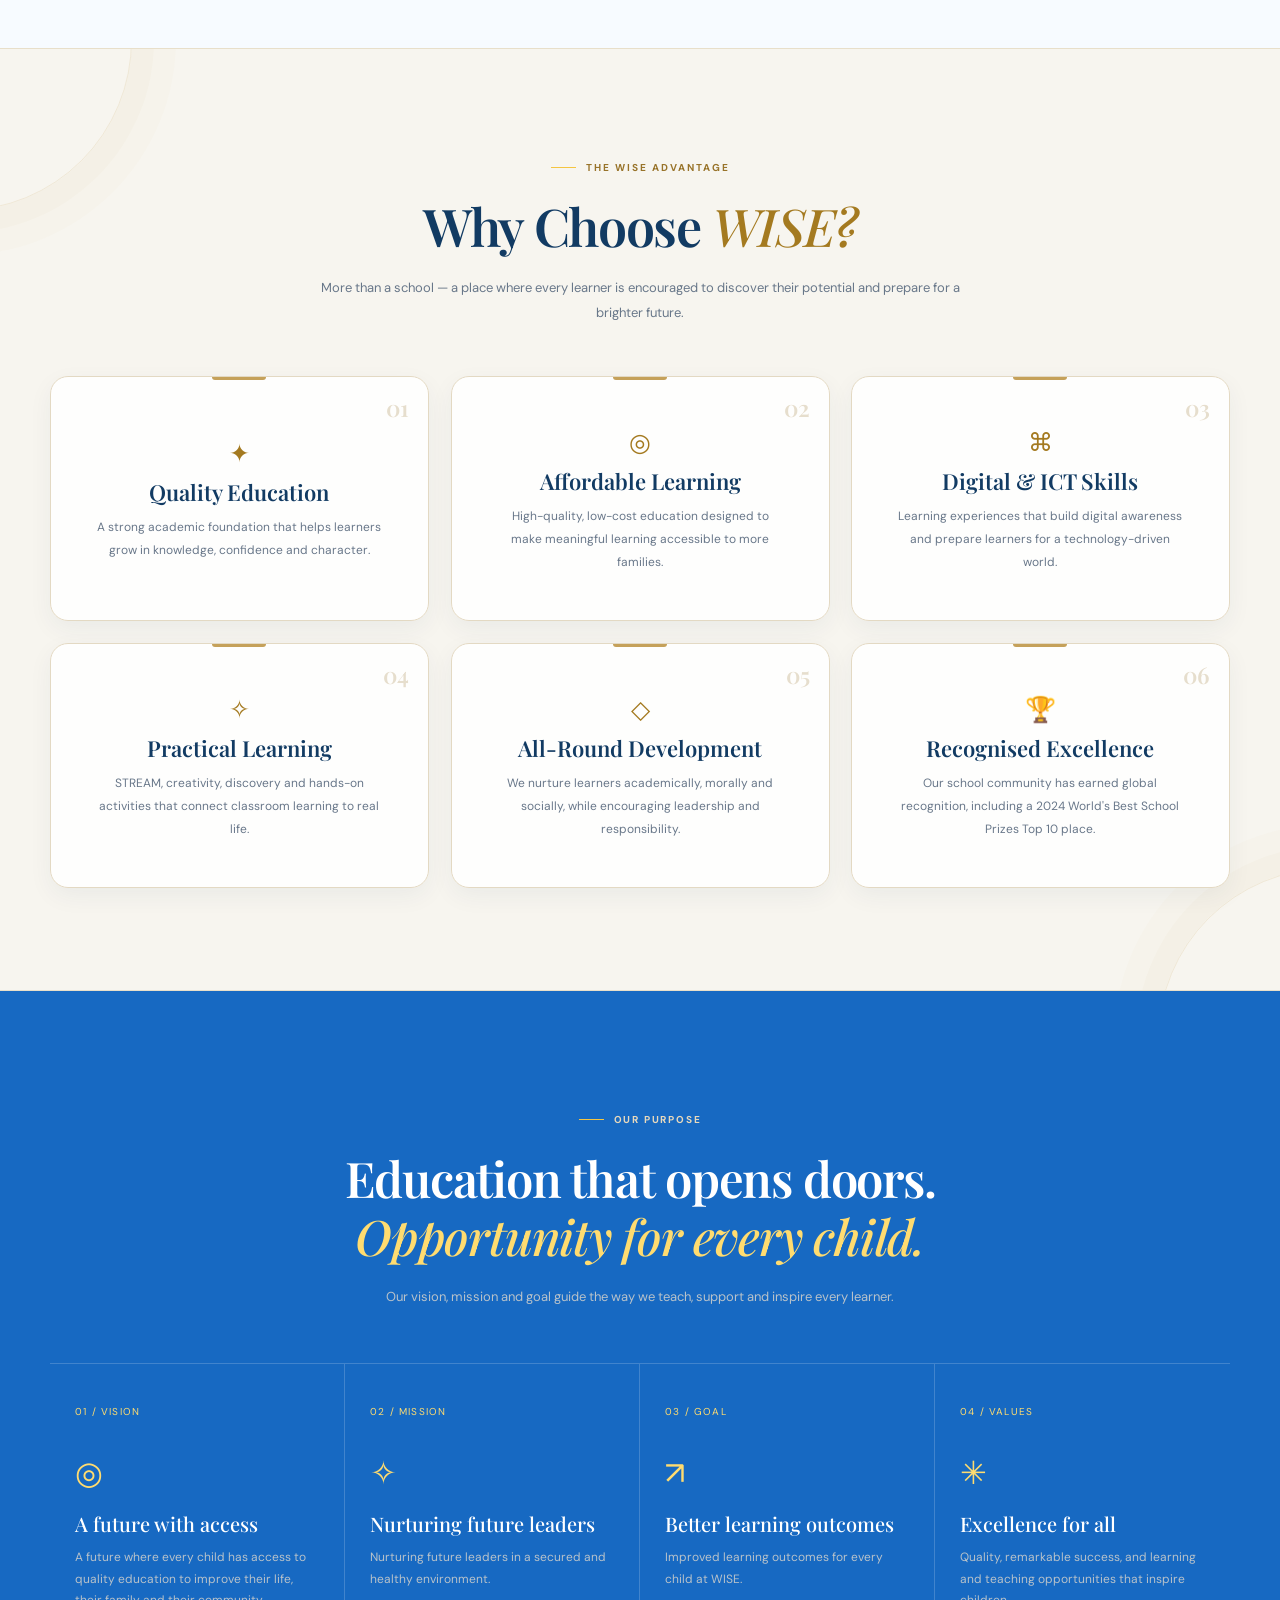
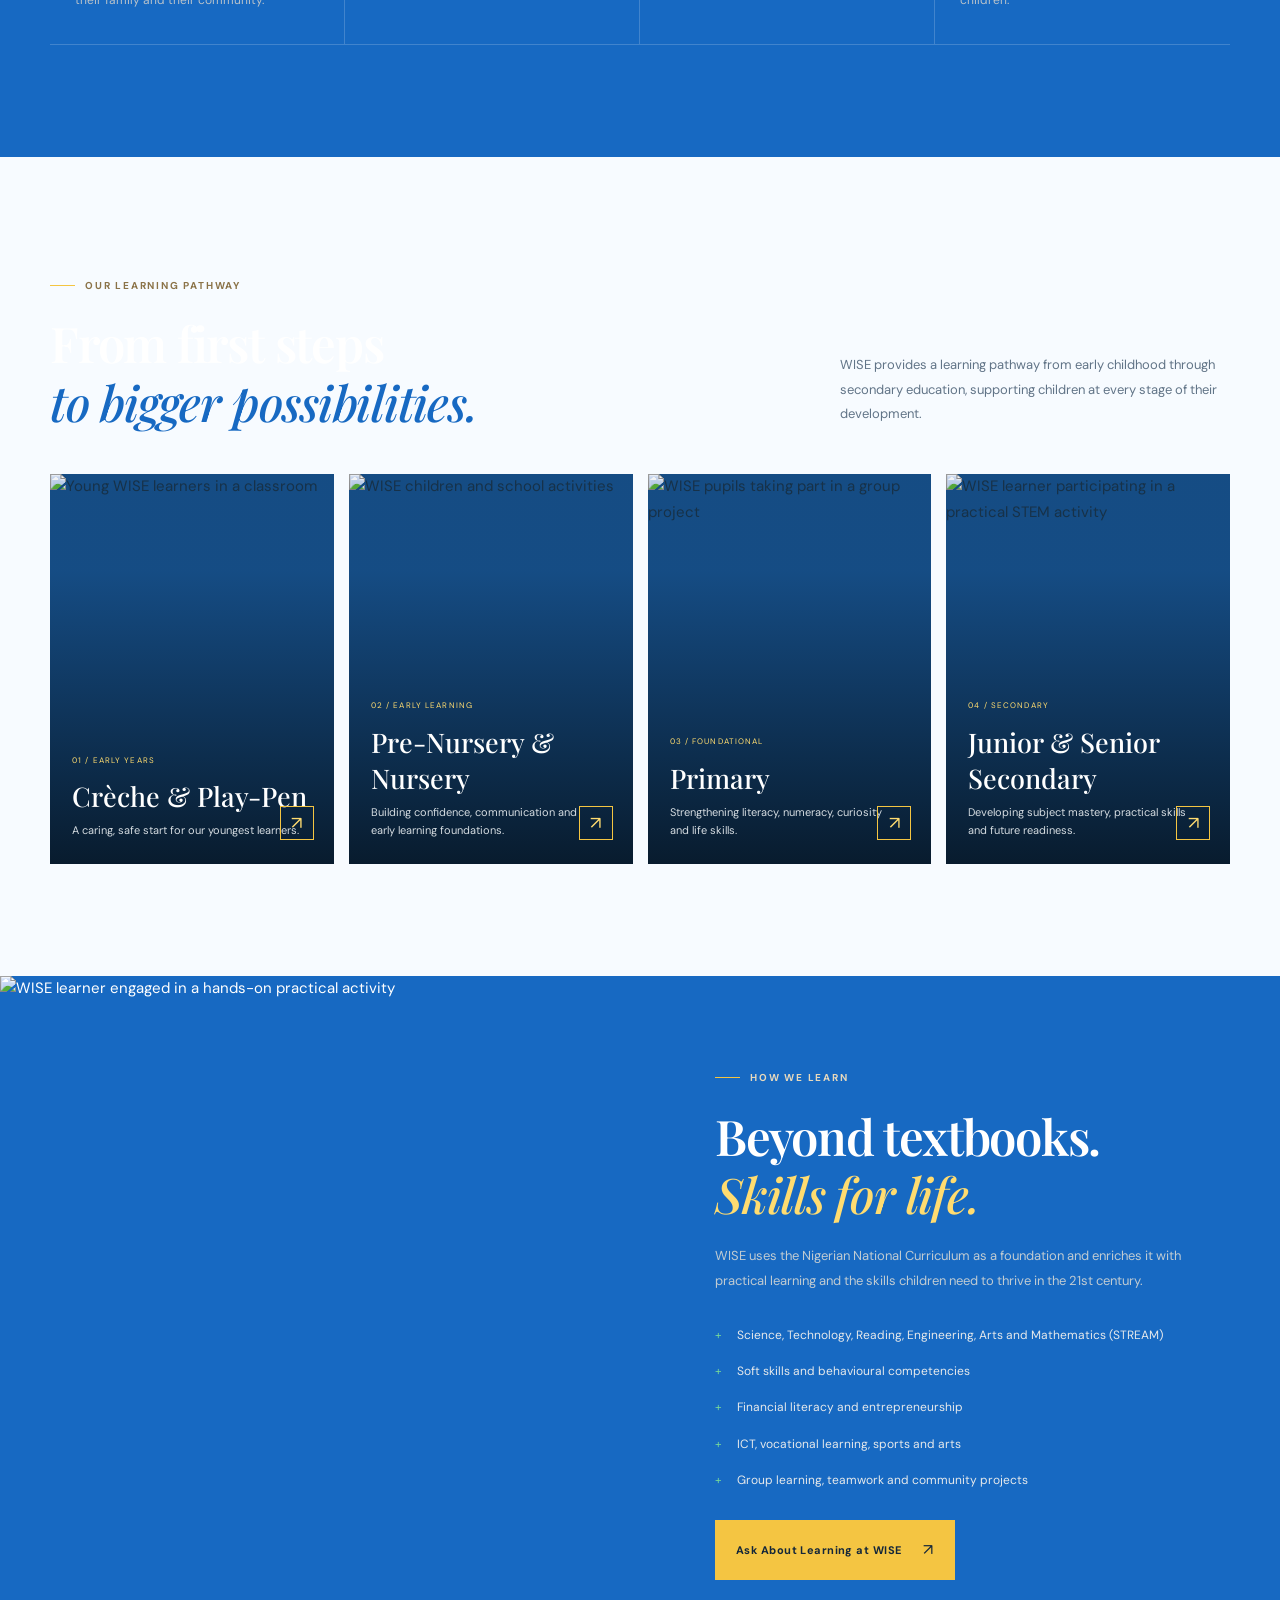
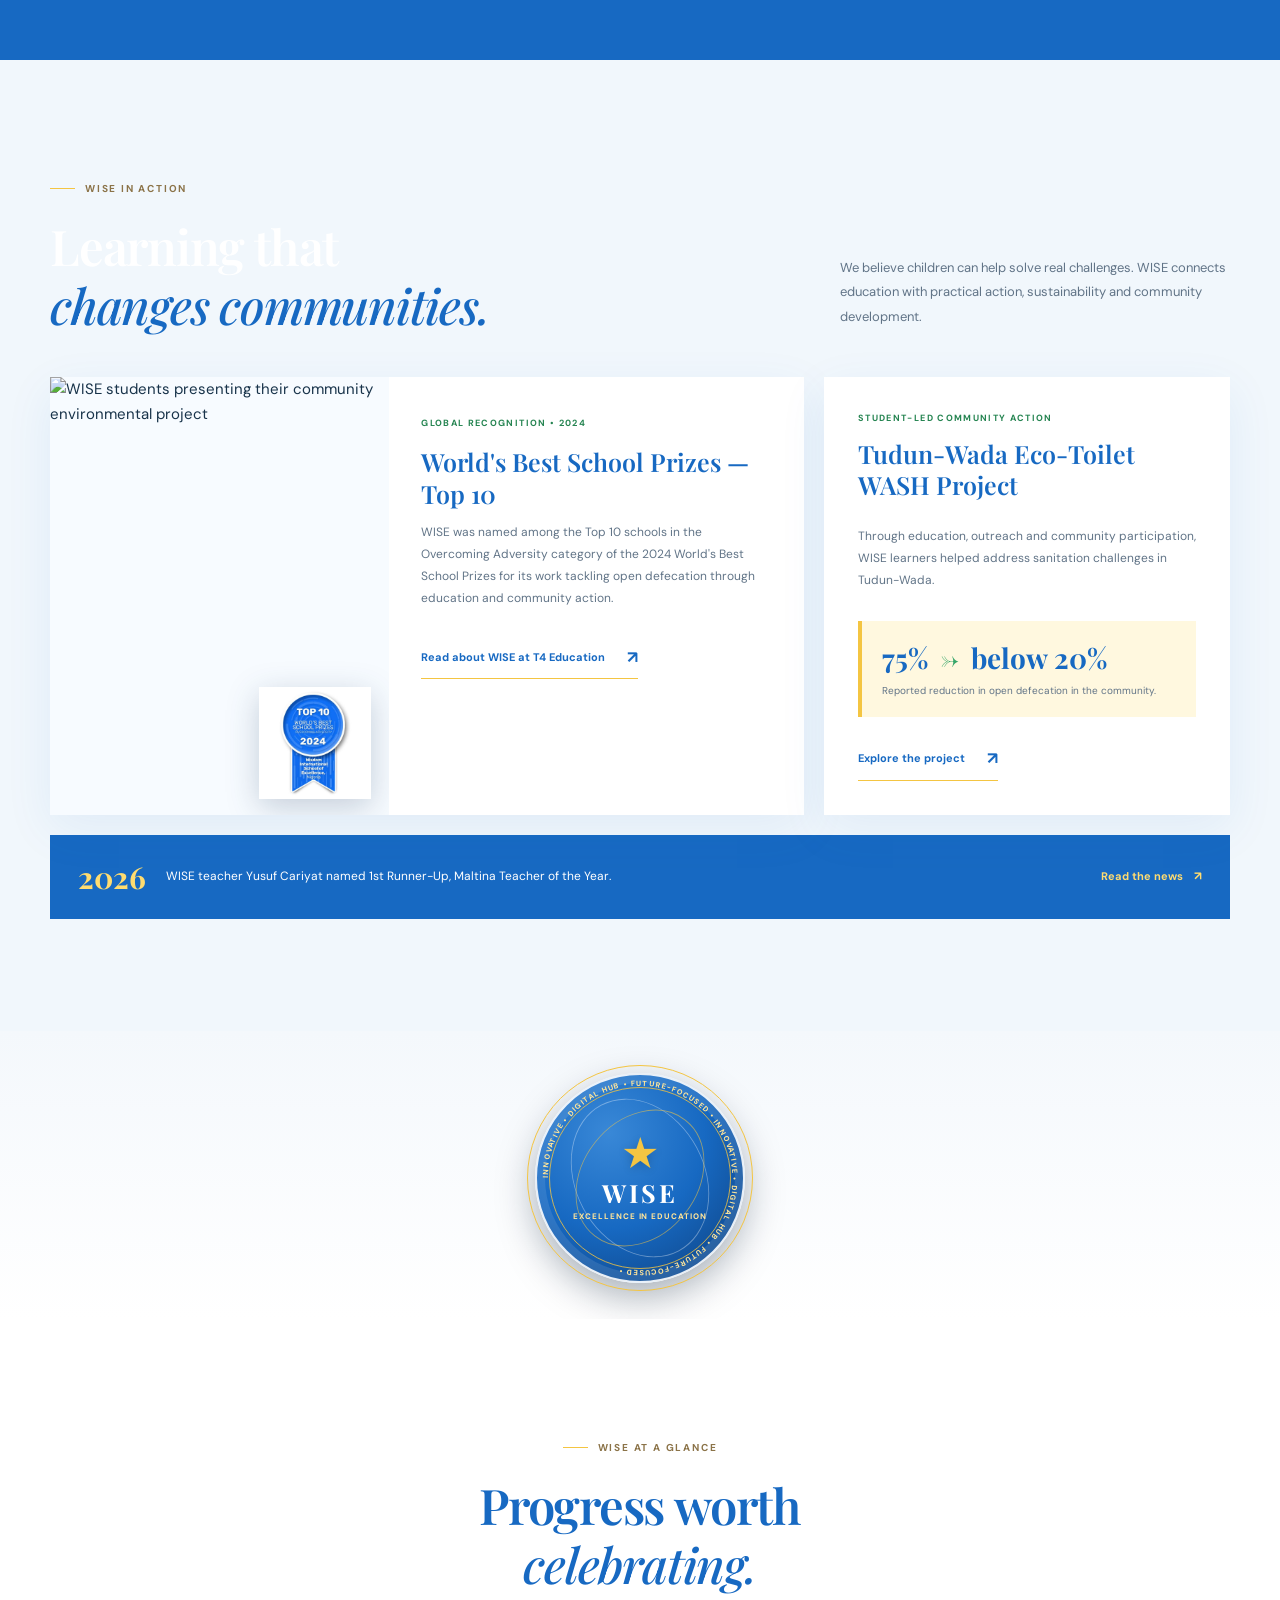
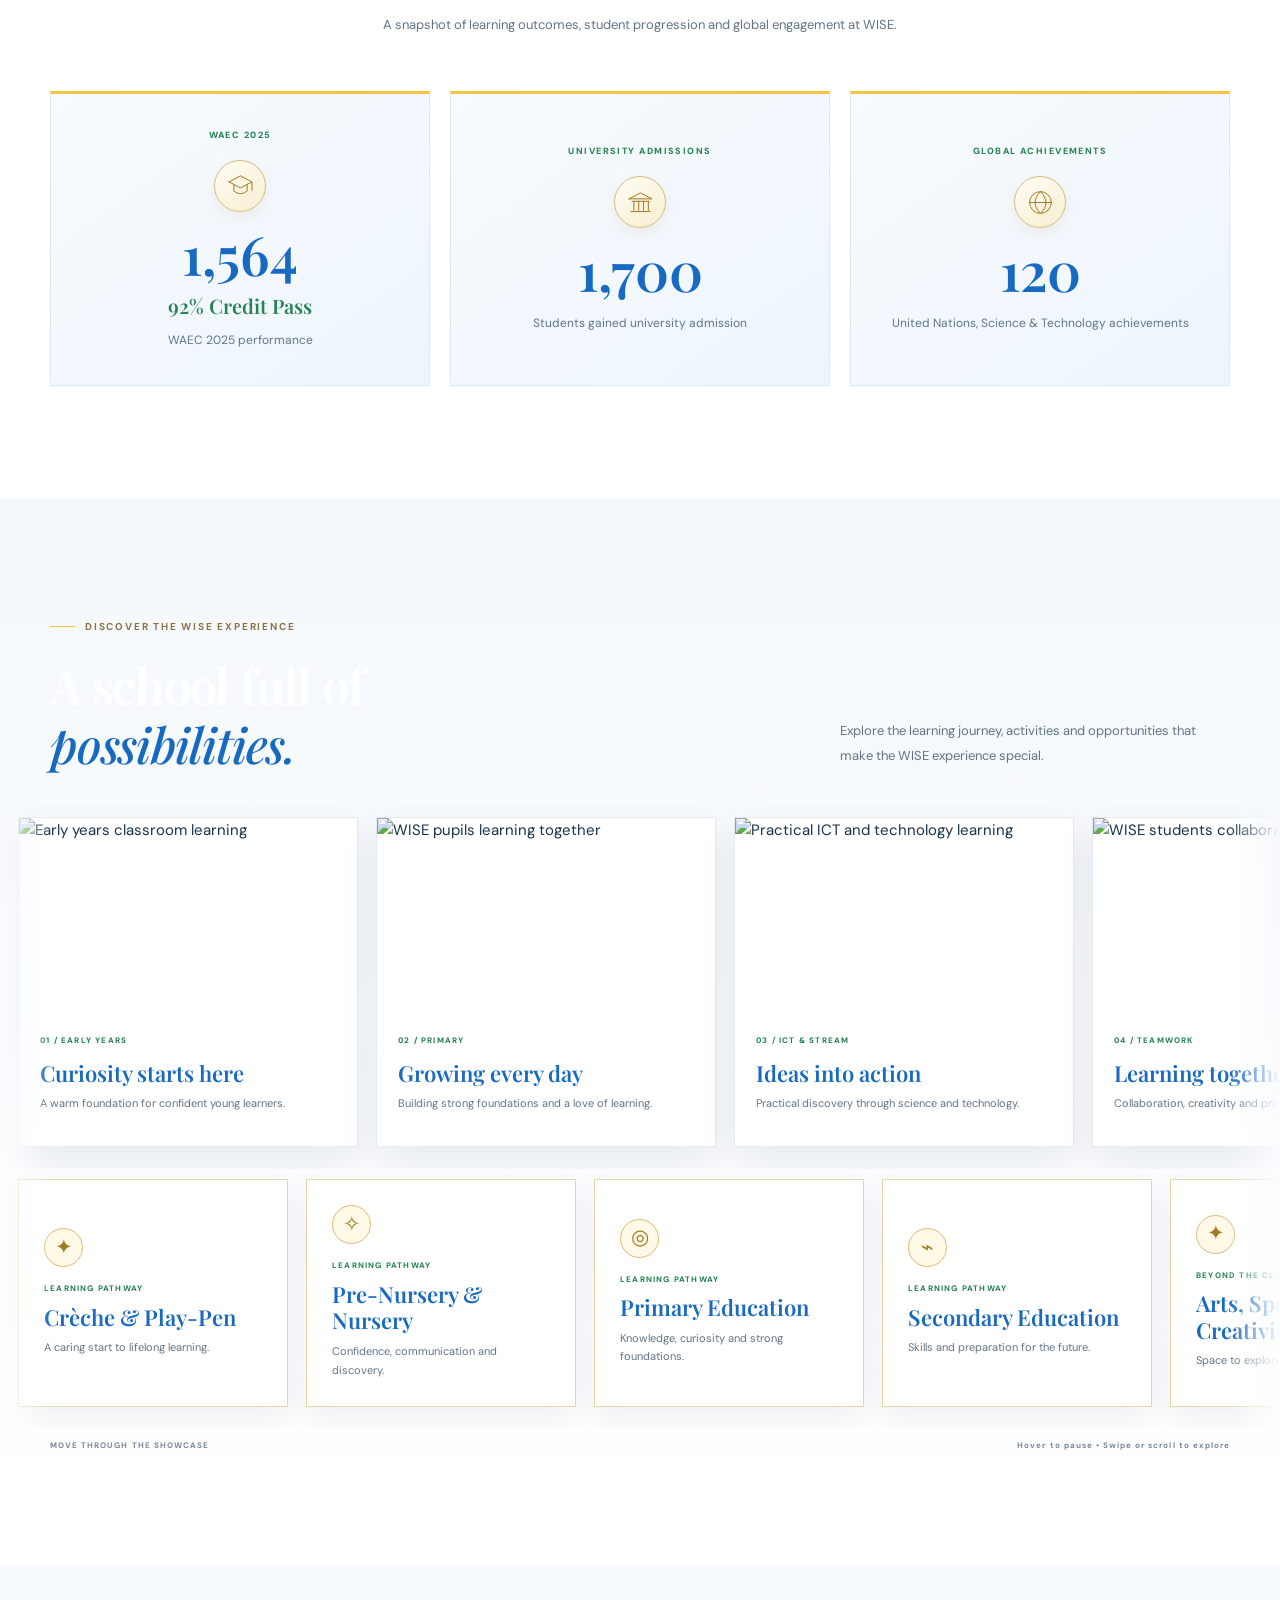
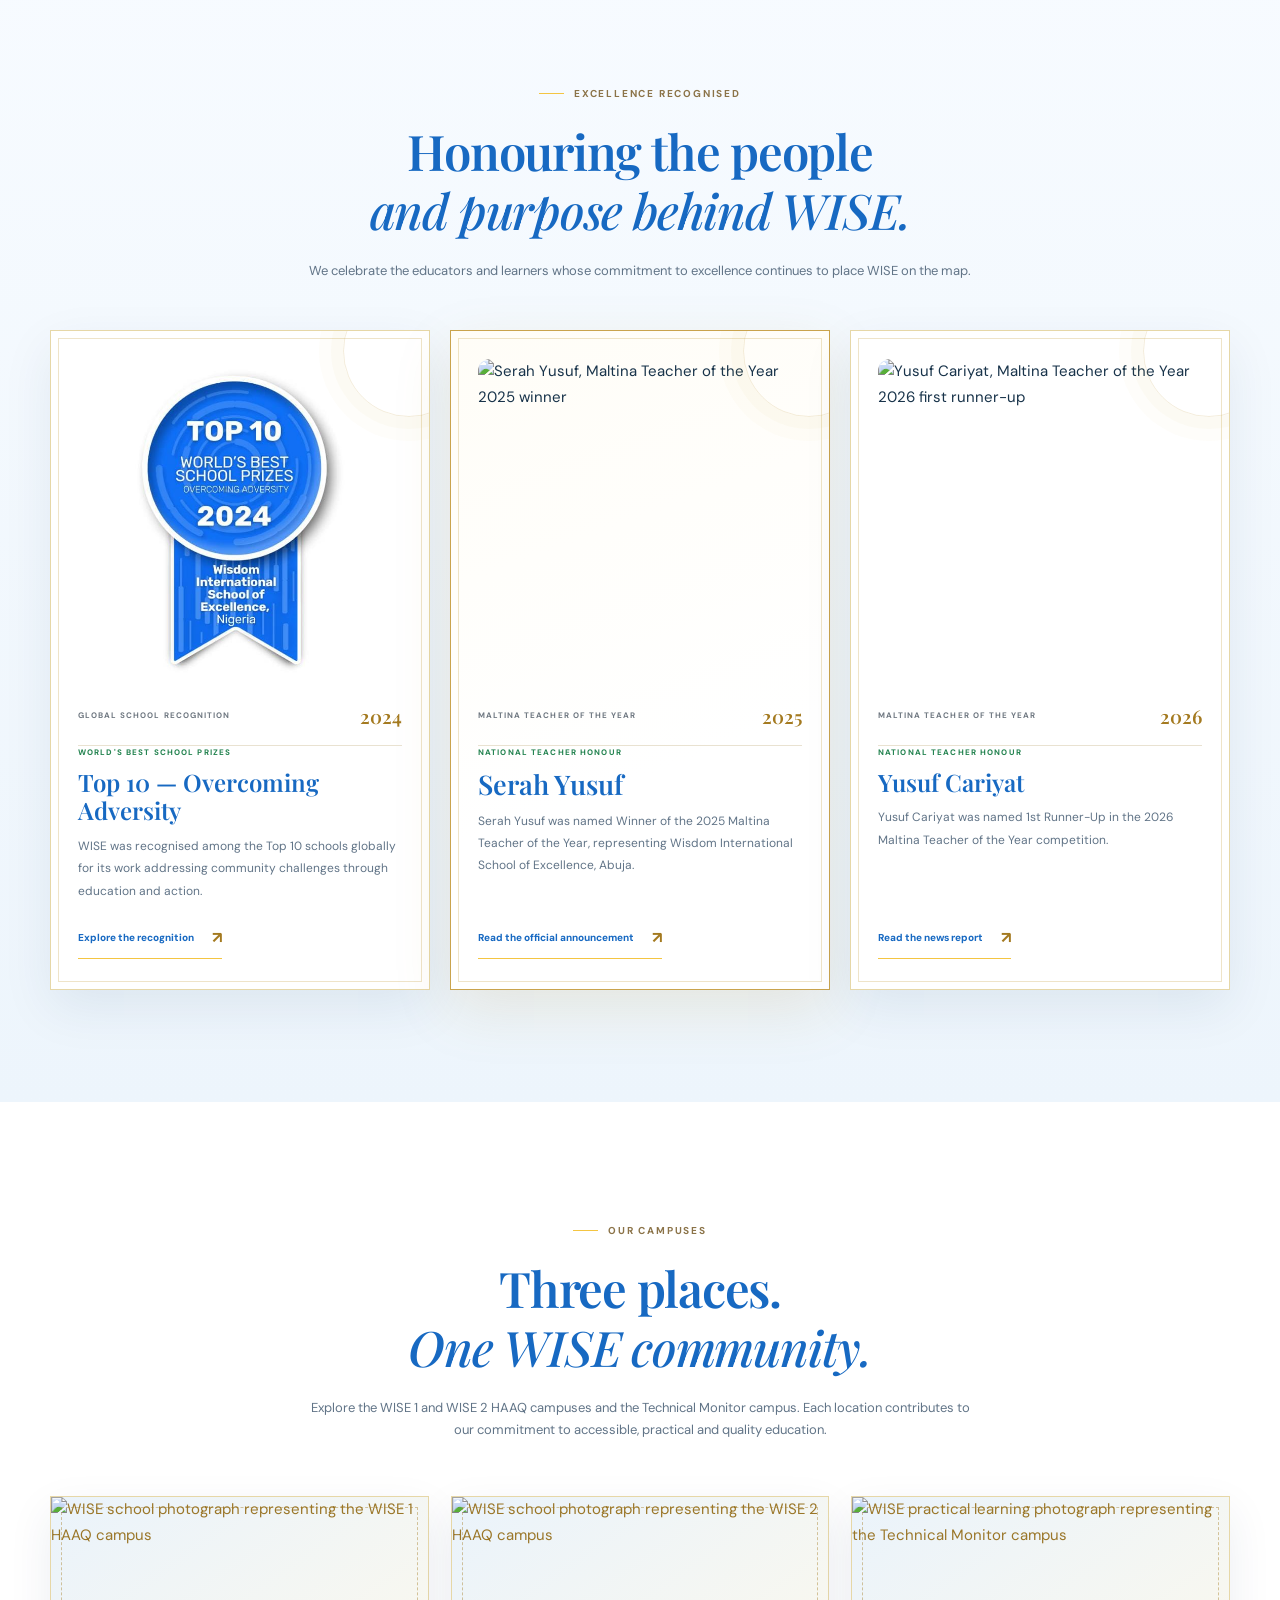
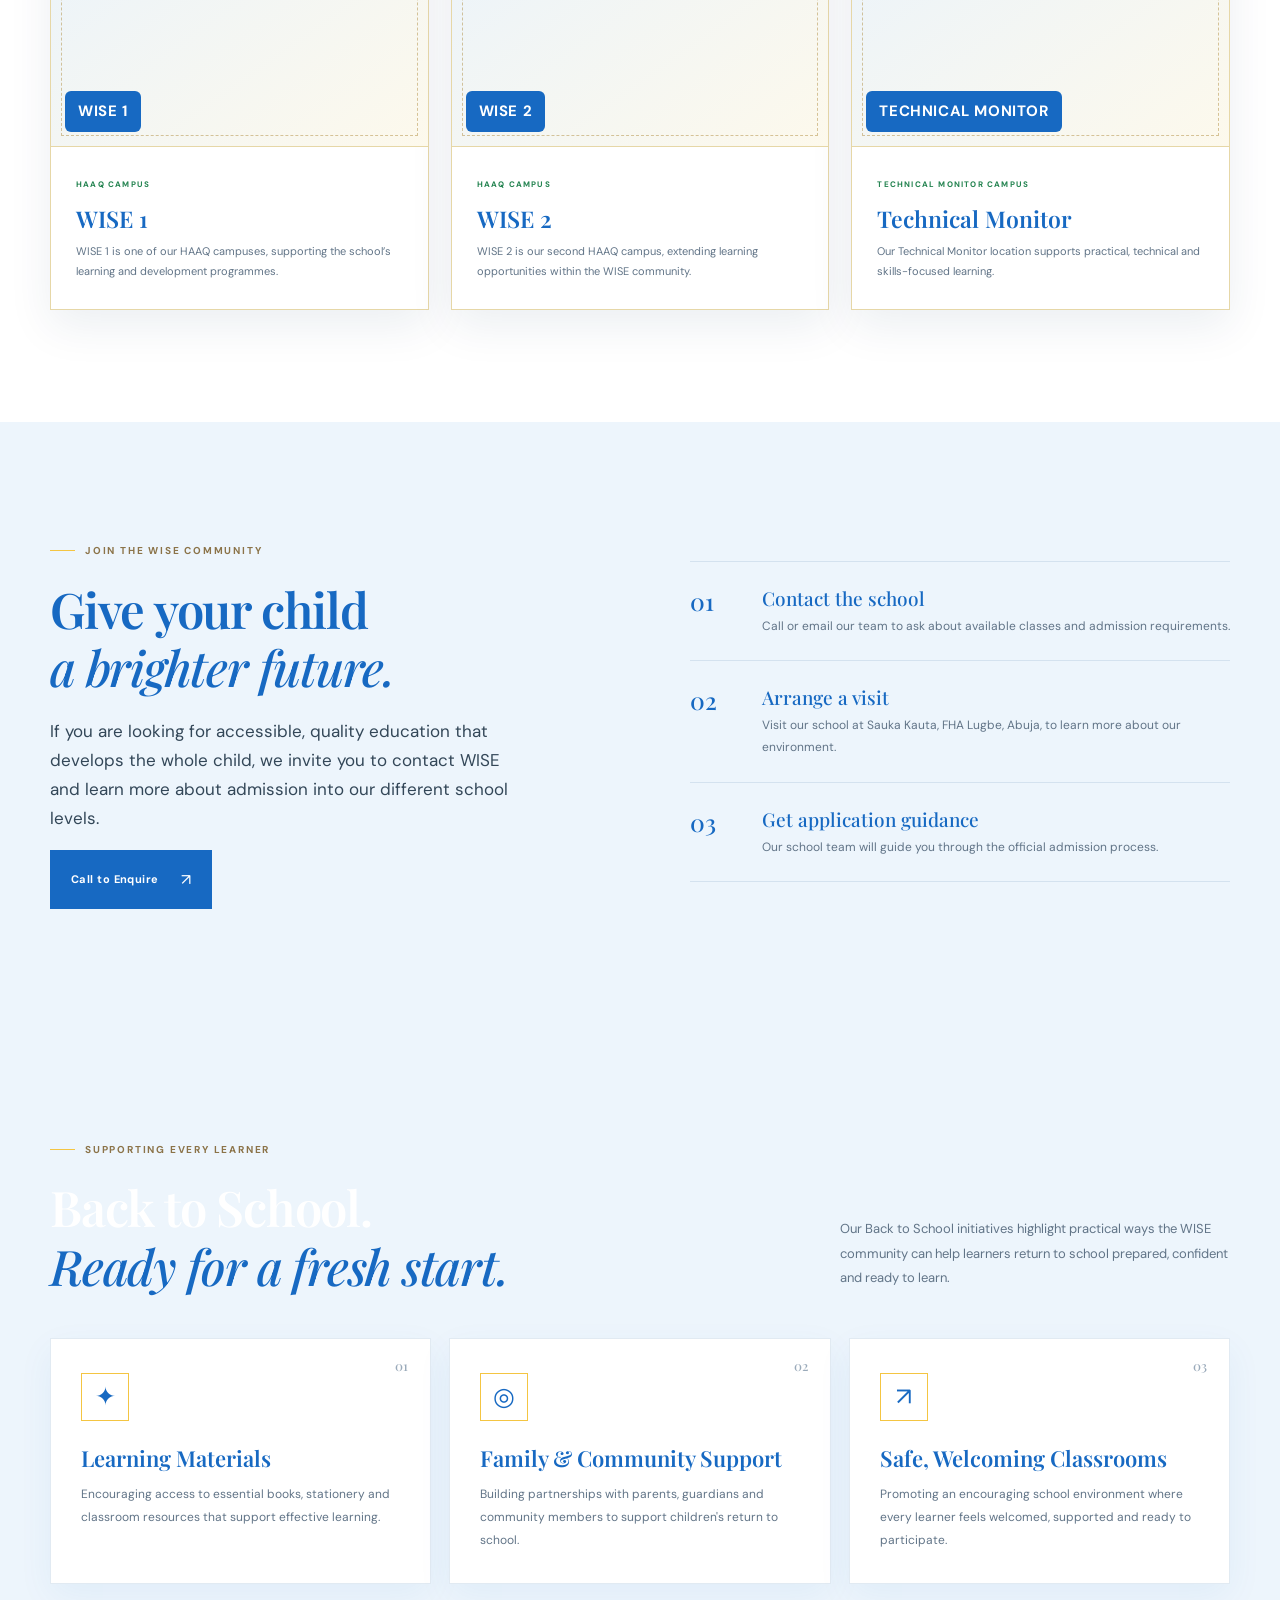
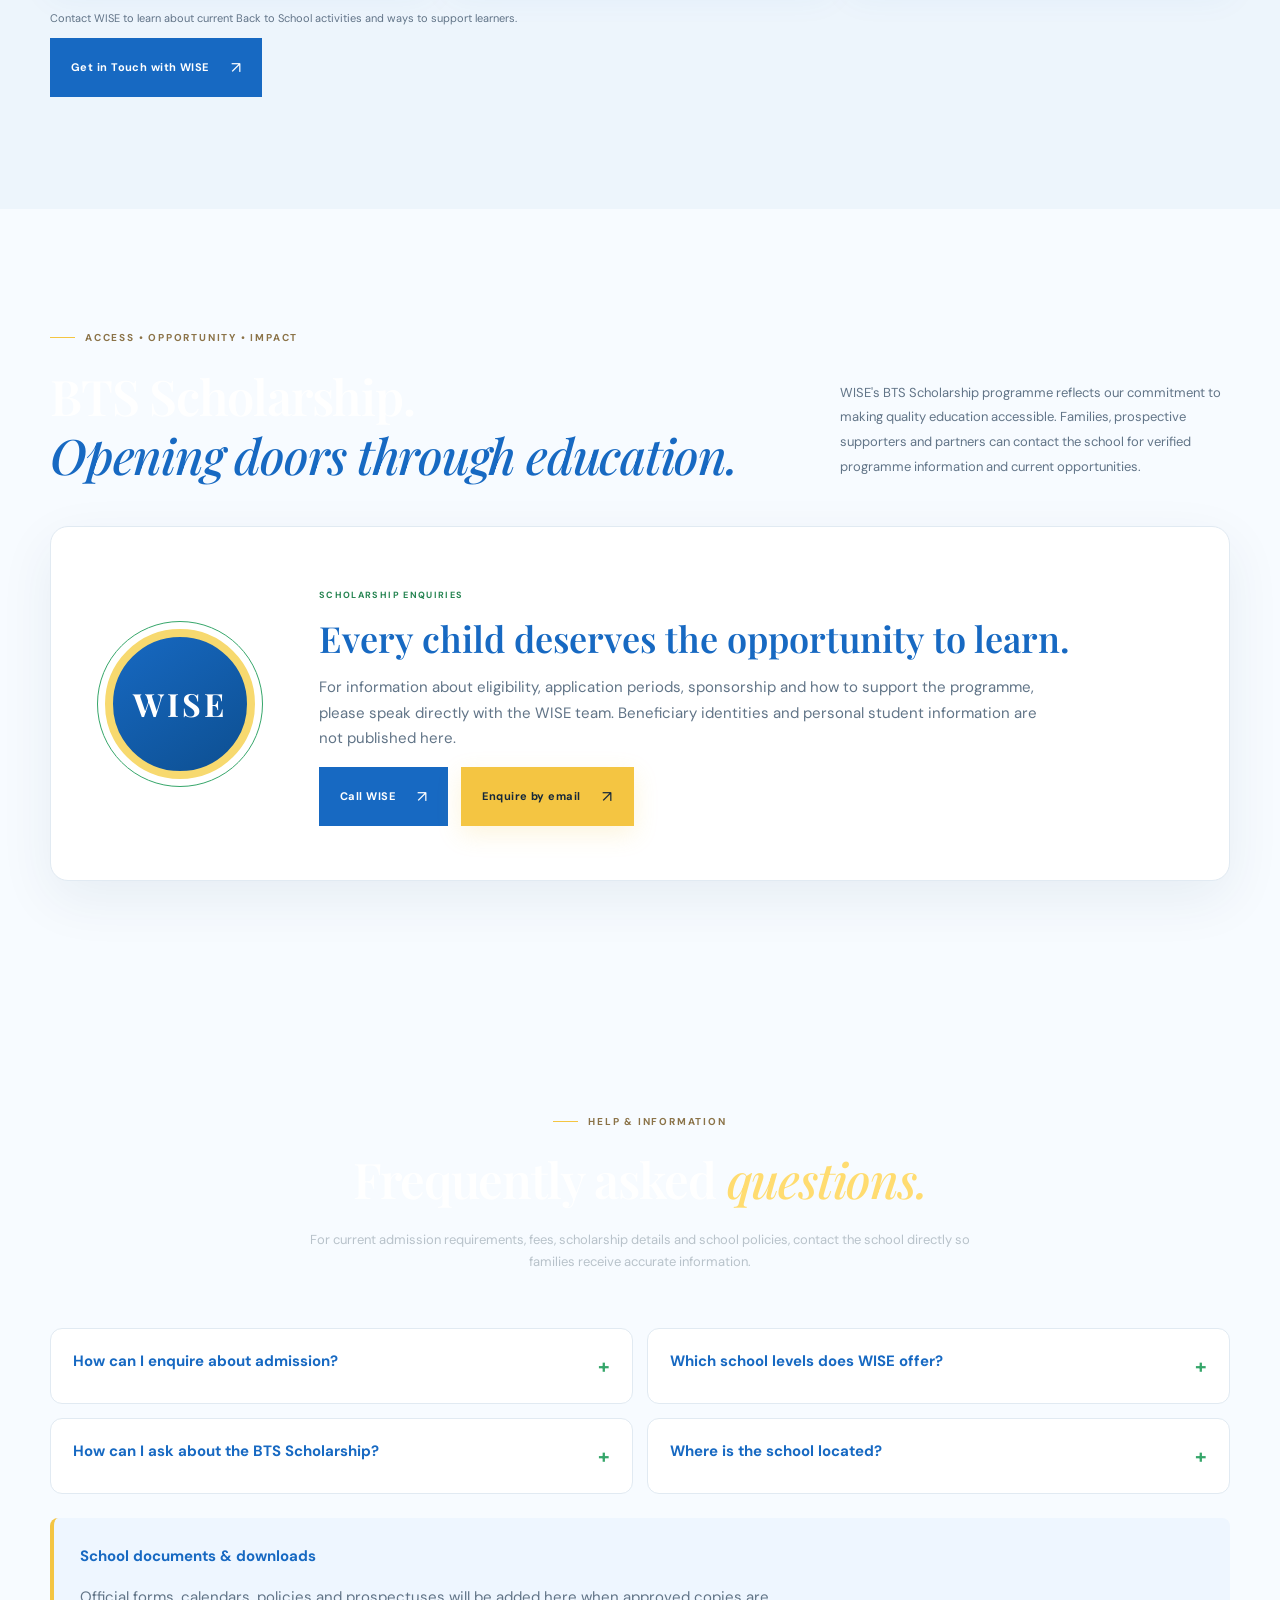
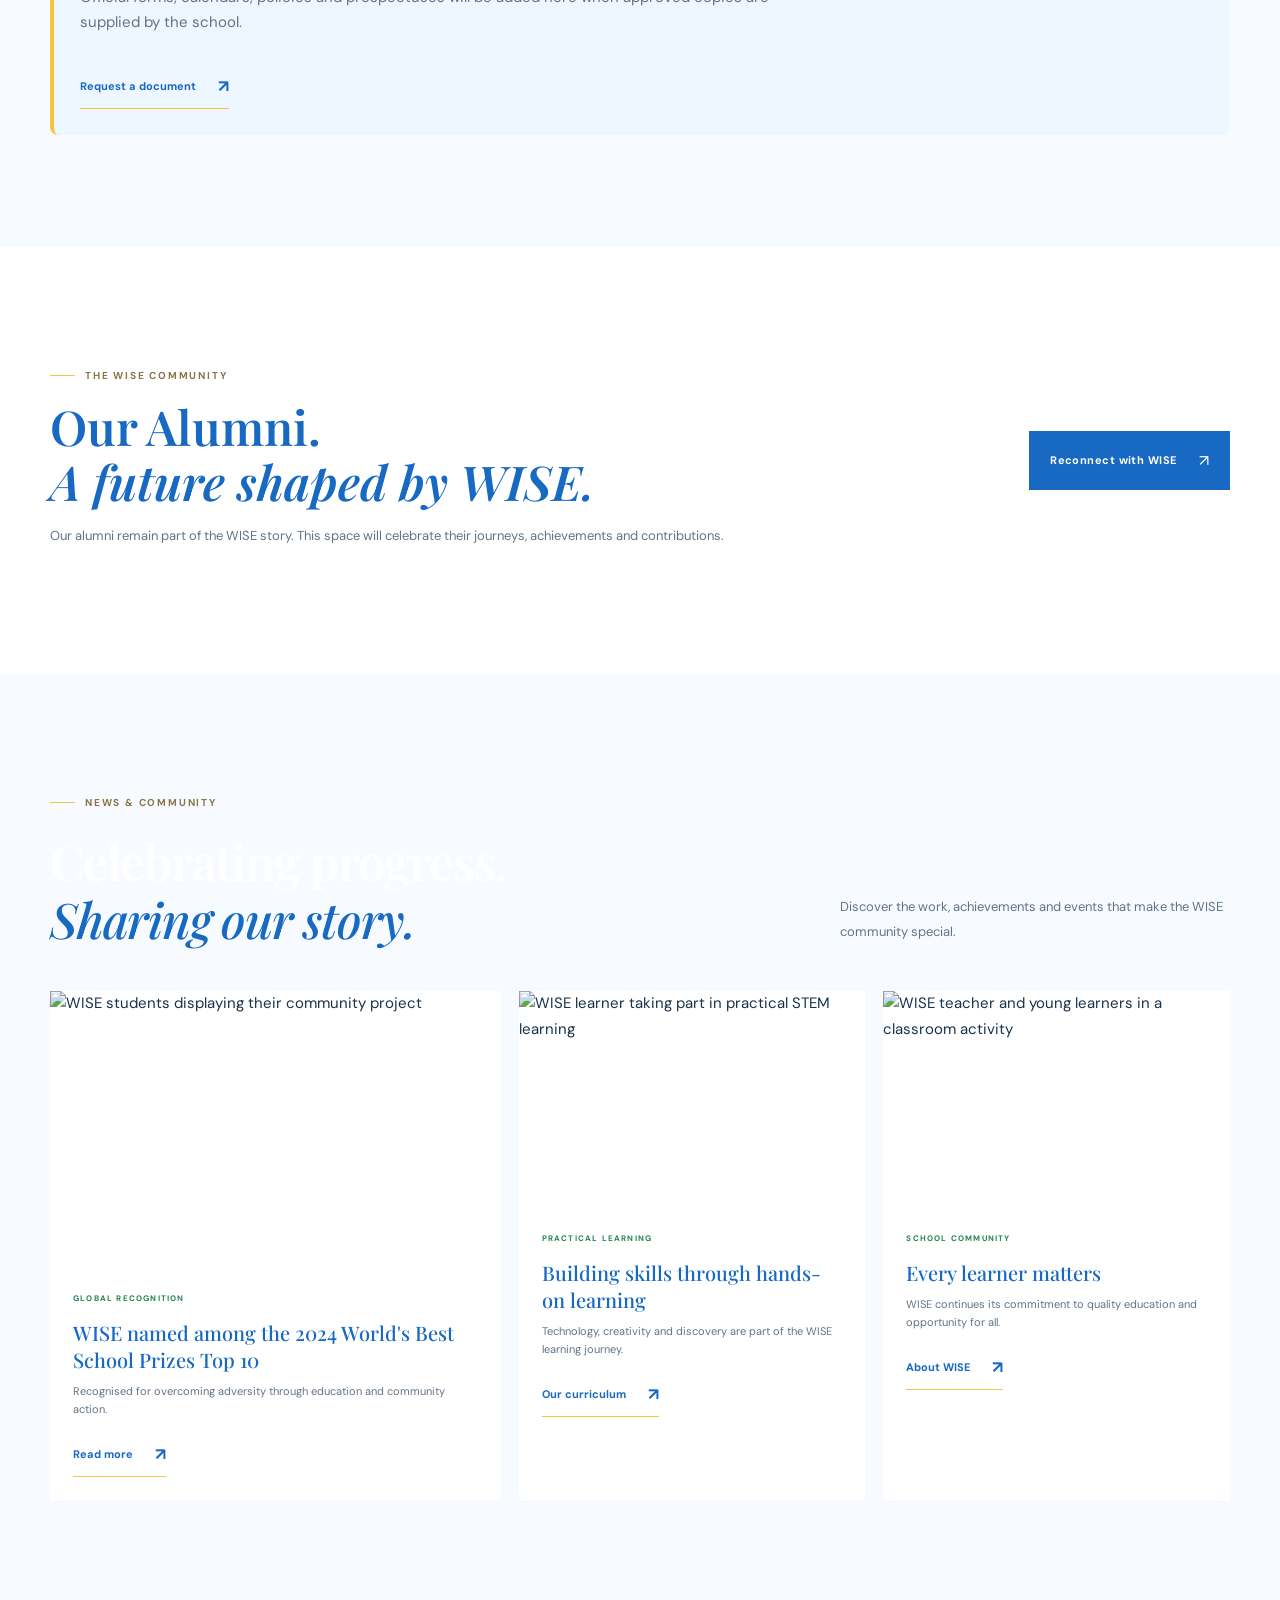
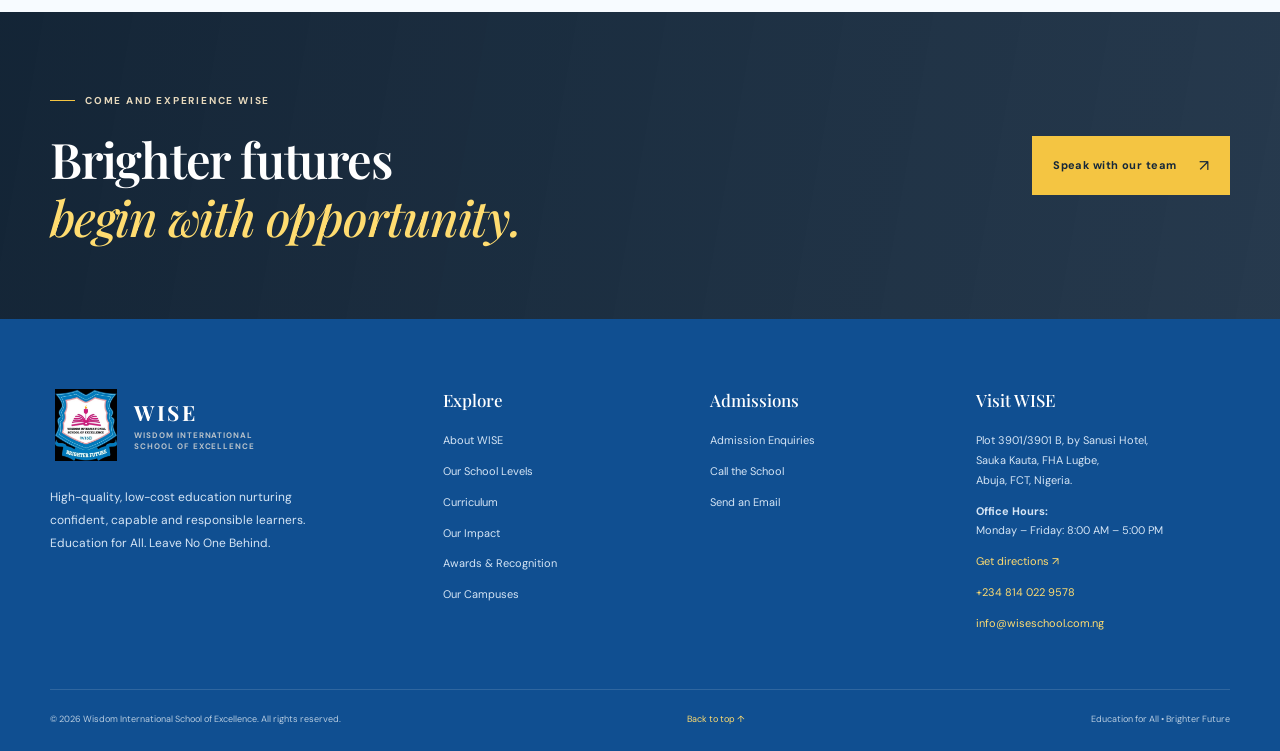
==== commit 0b376bb3: "Clarify WISE campuses and teacher award cards" ====
--- a/index.html
+++ b/index.html
@@ -55,7 +55,7 @@
           <a href="#bts-scholarship">BTS Scholarship</a>
           <a href="#faqs">FAQs & Downloads</a>
           <a href="#awards">Awards & Recognition</a>
-          <a href="#leadership">Leadership & Campuses</a>
+          <a href="#leadership">Our Campuses</a>
           <a href="#alumni">Alumni</a>
           <a href="#news">News & Updates</a>
           <a href="portal-login.html">Portal Login</a>
@@ -248,7 +248,7 @@
           <div class="award-topline"><span>MALTINA TEACHER OF THE YEAR</span><span class="award-year">2025</span></div>
           <p class="award-category">NATIONAL TEACHER HONOUR</p>
           <h3>Serah Yusuf</h3>
-          <p>Winner of the 2025 Maltina Teacher of the Year, representing Wisdom International School of Excellence, Abuja.</p>
+          <p>Serah Yusuf was named Winner of the 2025 Maltina Teacher of the Year, representing Wisdom International School of Excellence, Abuja.</p>
           <a class="award-link" href="https://nbfoeducationtrustfund.org/serah-yusuf-fct-teacher-emerges-maltina-teacher-of-the-year-2025/" target="_blank" rel="noopener">Read the official announcement <span>↗</span></a>
         </article>
         <article class="award-card">
@@ -256,7 +256,7 @@
           <div class="award-topline"><span>MALTINA TEACHER OF THE YEAR</span><span class="award-year">2026</span></div>
           <p class="award-category">NATIONAL TEACHER HONOUR</p>
           <h3>Yusuf Cariyat</h3>
-          <p>1st Runner-Up in the 2026 Maltina Teacher of the Year competition.</p>
+          <p>Yusuf Cariyat was named 1st Runner-Up in the 2026 Maltina Teacher of the Year competition.</p>
           <a class="award-link" href="https://guardian.ng/education/lagos-teacher-wins-2026-maltina-teacher-of-the-year-competition/" target="_blank" rel="noopener">Read the news report <span>↗</span></a>
         </article>
       </div>
@@ -265,22 +265,22 @@
     <section class="leadership section-pad" id="leadership">
       <div class="container">
         <div class="section-heading centered">
-          <span class="eyebrow"><span></span> OUR LEADERSHIP & CAMPUSES</span>
-          <h2>The people and places<br><em>behind the WISE story.</em></h2>
-          <p>Meet the people serving WISE and discover our campus leadership. Profile photographs and further details will be added soon.</p>
+          <span class="eyebrow"><span></span> OUR CAMPUSES</span>
+          <h2>Three places.<br><em>One WISE community.</em></h2>
+          <p>Explore the WISE 1 and WISE 2 HAAQ campuses and the Technical Monitor campus. Each location contributes to our commitment to accessible, practical and quality education.</p>
         </div>
         <div class="leadership-grid campus-photo-grid">
           <article class="leadership-card campus-card">
-            <div class="leadership-photo"><img src="https://www.wiseschool.com.ng/images/3.jpg" alt="WISE school learning environment"><span class="campus-photo-label">WISE 1</span></div>
-            <div class="leadership-info"><span class="leadership-kicker">HAAQ CAMPUS</span><h3>WISE 1</h3><p>Discover the WISE 1 campus and its learning community.</p></div>
+            <div class="leadership-photo"><img src="https://www.wiseschool.com.ng/images/3.jpg" alt="WISE school photograph representing the WISE 1 HAAQ campus"><span class="campus-photo-label">WISE 1</span></div>
+            <div class="leadership-info"><span class="leadership-kicker">HAAQ CAMPUS</span><h3>WISE 1</h3><p>WISE 1 is one of our HAAQ campuses, supporting the school’s learning and development programmes.</p></div>
           </article>
           <article class="leadership-card campus-card">
-            <div class="leadership-photo"><img src="https://www.wiseschool.com.ng/userpix/1.jpg" alt="WISE pupils taking part in school activities"><span class="campus-photo-label">WISE 2</span></div>
-            <div class="leadership-info"><span class="leadership-kicker">HAAQ CAMPUS</span><h3>WISE 2</h3><p>Discover the WISE 2 campus and its learning community.</p></div>
+            <div class="leadership-photo"><img src="https://www.wiseschool.com.ng/userpix/1.jpg" alt="WISE school photograph representing the WISE 2 HAAQ campus"><span class="campus-photo-label">WISE 2</span></div>
+            <div class="leadership-info"><span class="leadership-kicker">HAAQ CAMPUS</span><h3>WISE 2</h3><p>WISE 2 is our second HAAQ campus, extending learning opportunities within the WISE community.</p></div>
           </article>
           <article class="leadership-card campus-card">
-            <div class="leadership-photo"><img src="https://www.wiseschool.com.ng/userpix/2.jpg" alt="WISE practical learning and technology activity"><span class="campus-photo-label">TECHNICAL MONITOR</span></div>
-            <div class="leadership-info"><span class="leadership-kicker">HAAQ CAMPUS</span><h3>Technical Monitor</h3><p>Explore the Technical Monitor campus entry and its learning environment.</p></div>
+            <div class="leadership-photo"><img src="https://www.wiseschool.com.ng/userpix/2.jpg" alt="WISE practical learning photograph representing the Technical Monitor campus"><span class="campus-photo-label">TECHNICAL MONITOR</span></div>
+            <div class="leadership-info"><span class="leadership-kicker">TECHNICAL MONITOR CAMPUS</span><h3>Technical Monitor</h3><p>Our Technical Monitor location supports practical, technical and skills-focused learning.</p></div>
           </article>
         </div>
       </div>
@@ -339,7 +339,7 @@
 
   <footer class="footer" id="contact"><div class="container footer-main">
     <div class="footer-brand"><a class="brand brand-light" href="#top"><img class="brand-logo" src="assets/wise-school-logo.png" alt="Wisdom International School of Excellence (WISE) official school crest"><span class="brand-copy"><strong>WISE</strong><small>WISDOM INTERNATIONAL<br>SCHOOL OF EXCELLENCE</small></span></a><p>High-quality, low-cost education nurturing confident, capable and responsible learners. Education for All. Leave No One Behind.</p></div>
-    <div class="footer-col"><h4>Explore</h4><a href="#about">About WISE</a><a href="#academics">Our School Levels</a><a href="#curriculum">Curriculum</a><a href="#impact">Our Impact</a><a href="#awards">Awards & Recognition</a><a href="#leadership">Leadership & Campuses</a></div>
+    <div class="footer-col"><h4>Explore</h4><a href="#about">About WISE</a><a href="#academics">Our School Levels</a><a href="#curriculum">Curriculum</a><a href="#impact">Our Impact</a><a href="#awards">Awards & Recognition</a><a href="#leadership">Our Campuses</a></div>
     <div class="footer-col"><h4>Admissions</h4><a href="#admissions">Admission Enquiries</a><a href="tel:+2348140229578">Call the School</a><a href="mailto:info@wiseschool.com.ng">Send an Email</a></div>
     <div class="footer-col contact-col"><h4>Visit WISE</h4><p>Plot 3901/3901 B, by Sanusi Hotel,<br>Sauka Kauta, FHA Lugbe,<br>Abuja, FCT, Nigeria.</p><p><strong>Office Hours:</strong><br>Monday – Friday: 8:00 AM – 5:00 PM</p><a href="https://www.google.com/maps/search/?api=1&query=Plot+3901B+Sanusi+Hotel+Sauka+Lugbe+Abuja" target="_blank" rel="noopener">Get directions ↗</a><a href="tel:+2348140229578">+234 814 022 9578</a><a href="mailto:info@wiseschool.com.ng">info@wiseschool.com.ng</a></div>
   </div><div class="container footer-bottom"><span>© <span id="year"></span> Wisdom International School of Excellence. All rights reserved.</span><a href="#top">Back to top ↑</a><span>Education for All • Brighter Future</span></div></footer>
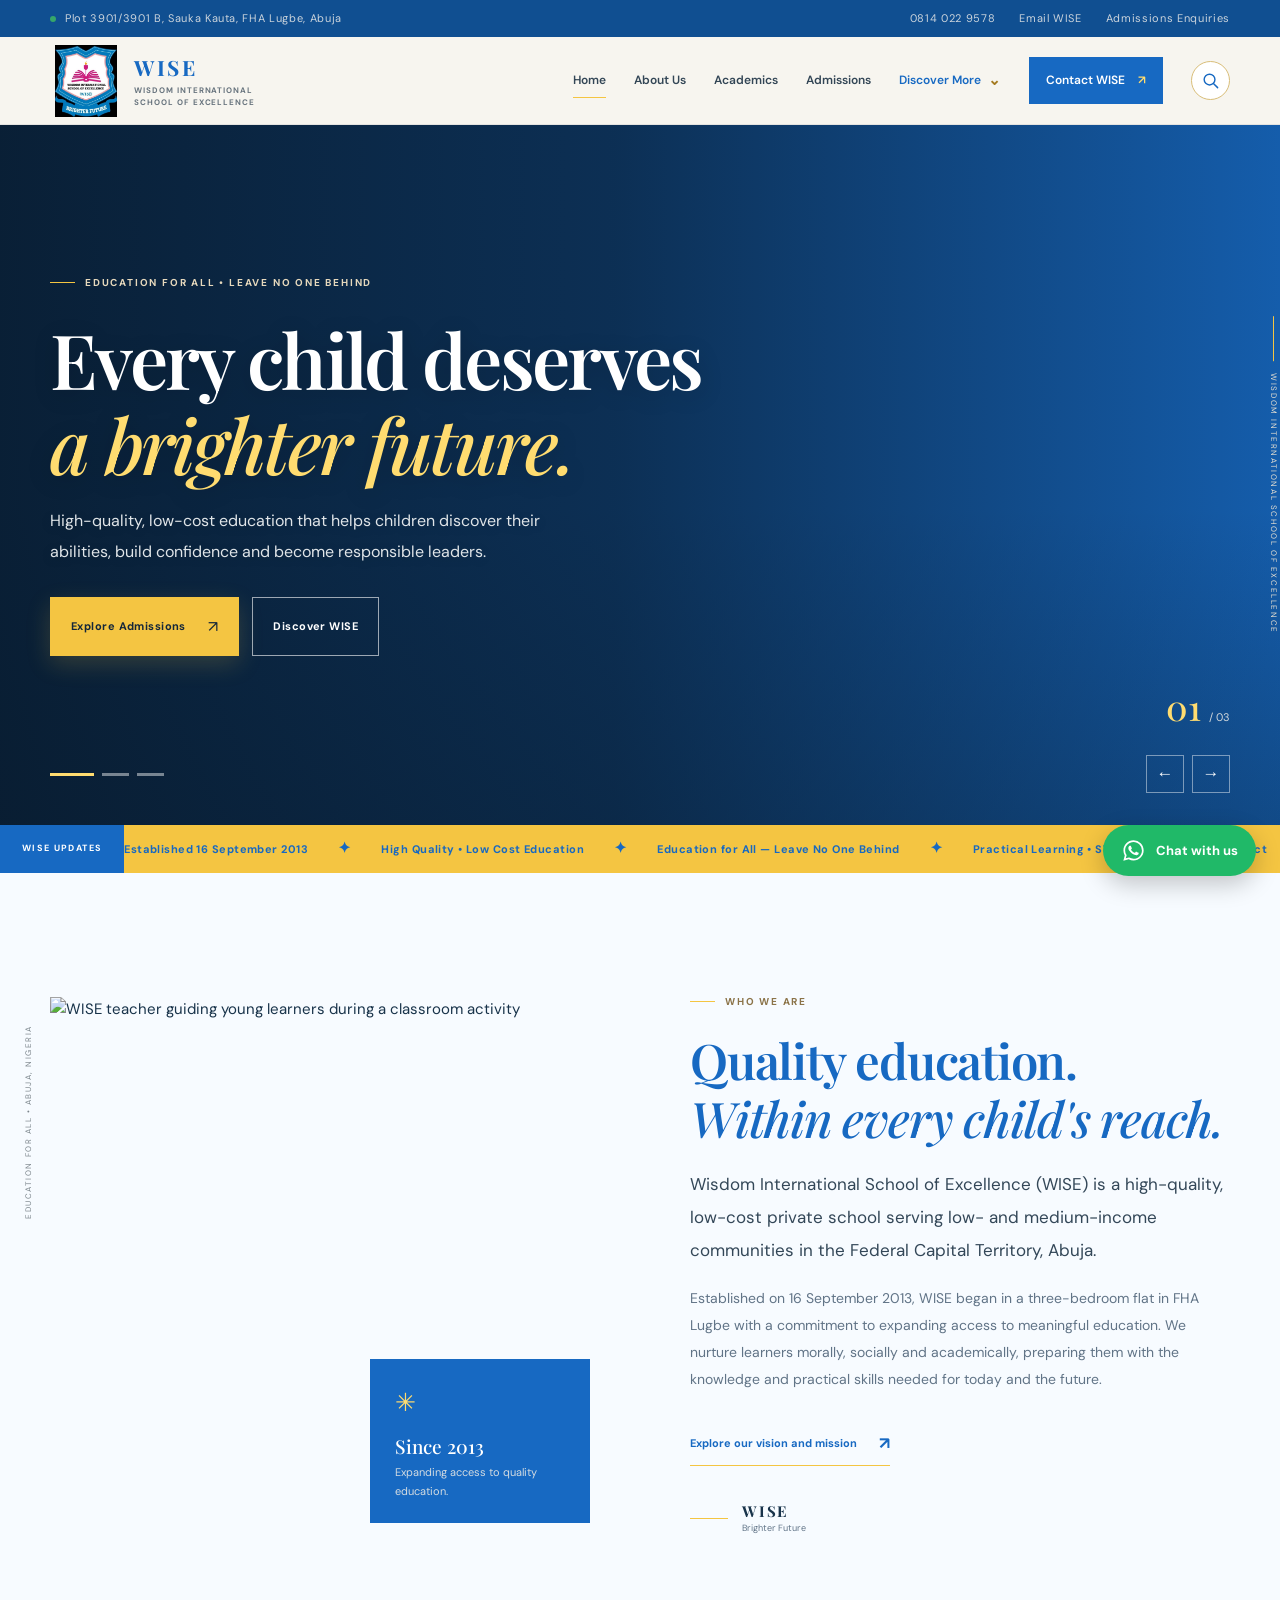
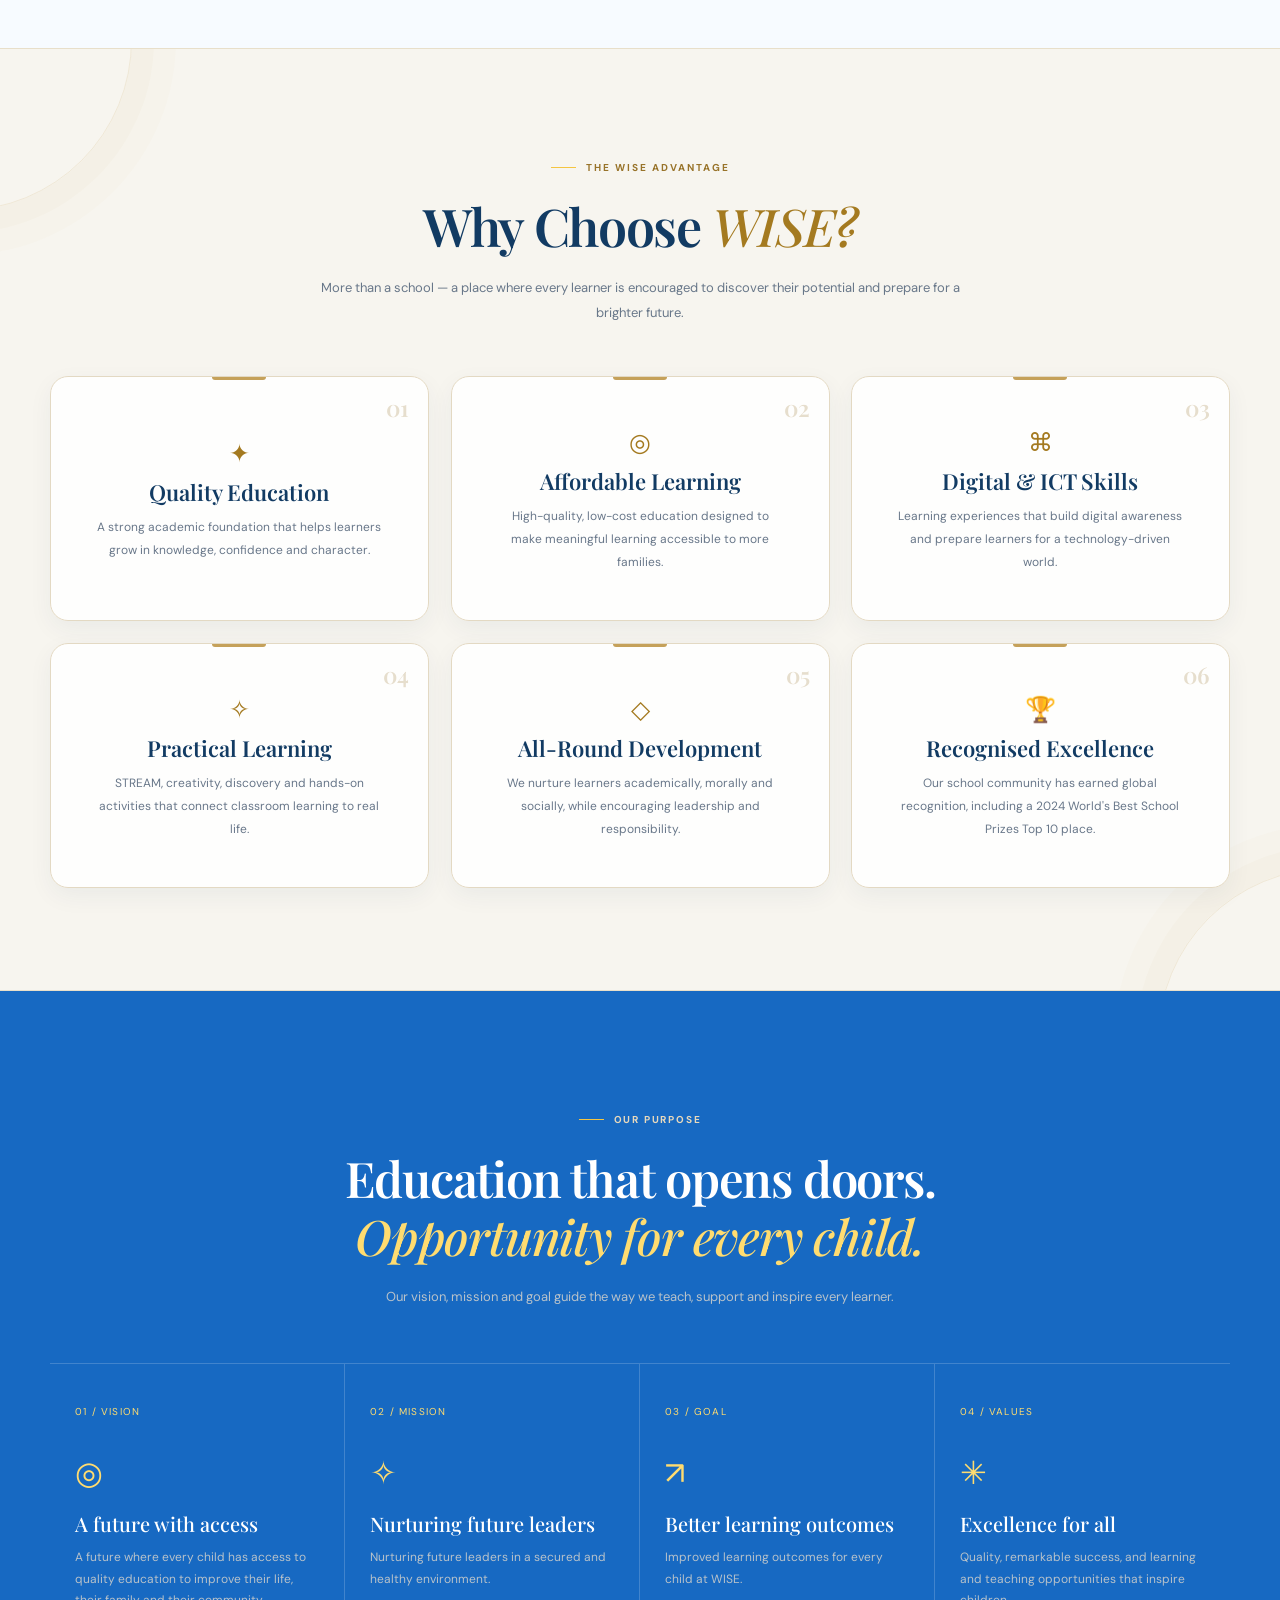
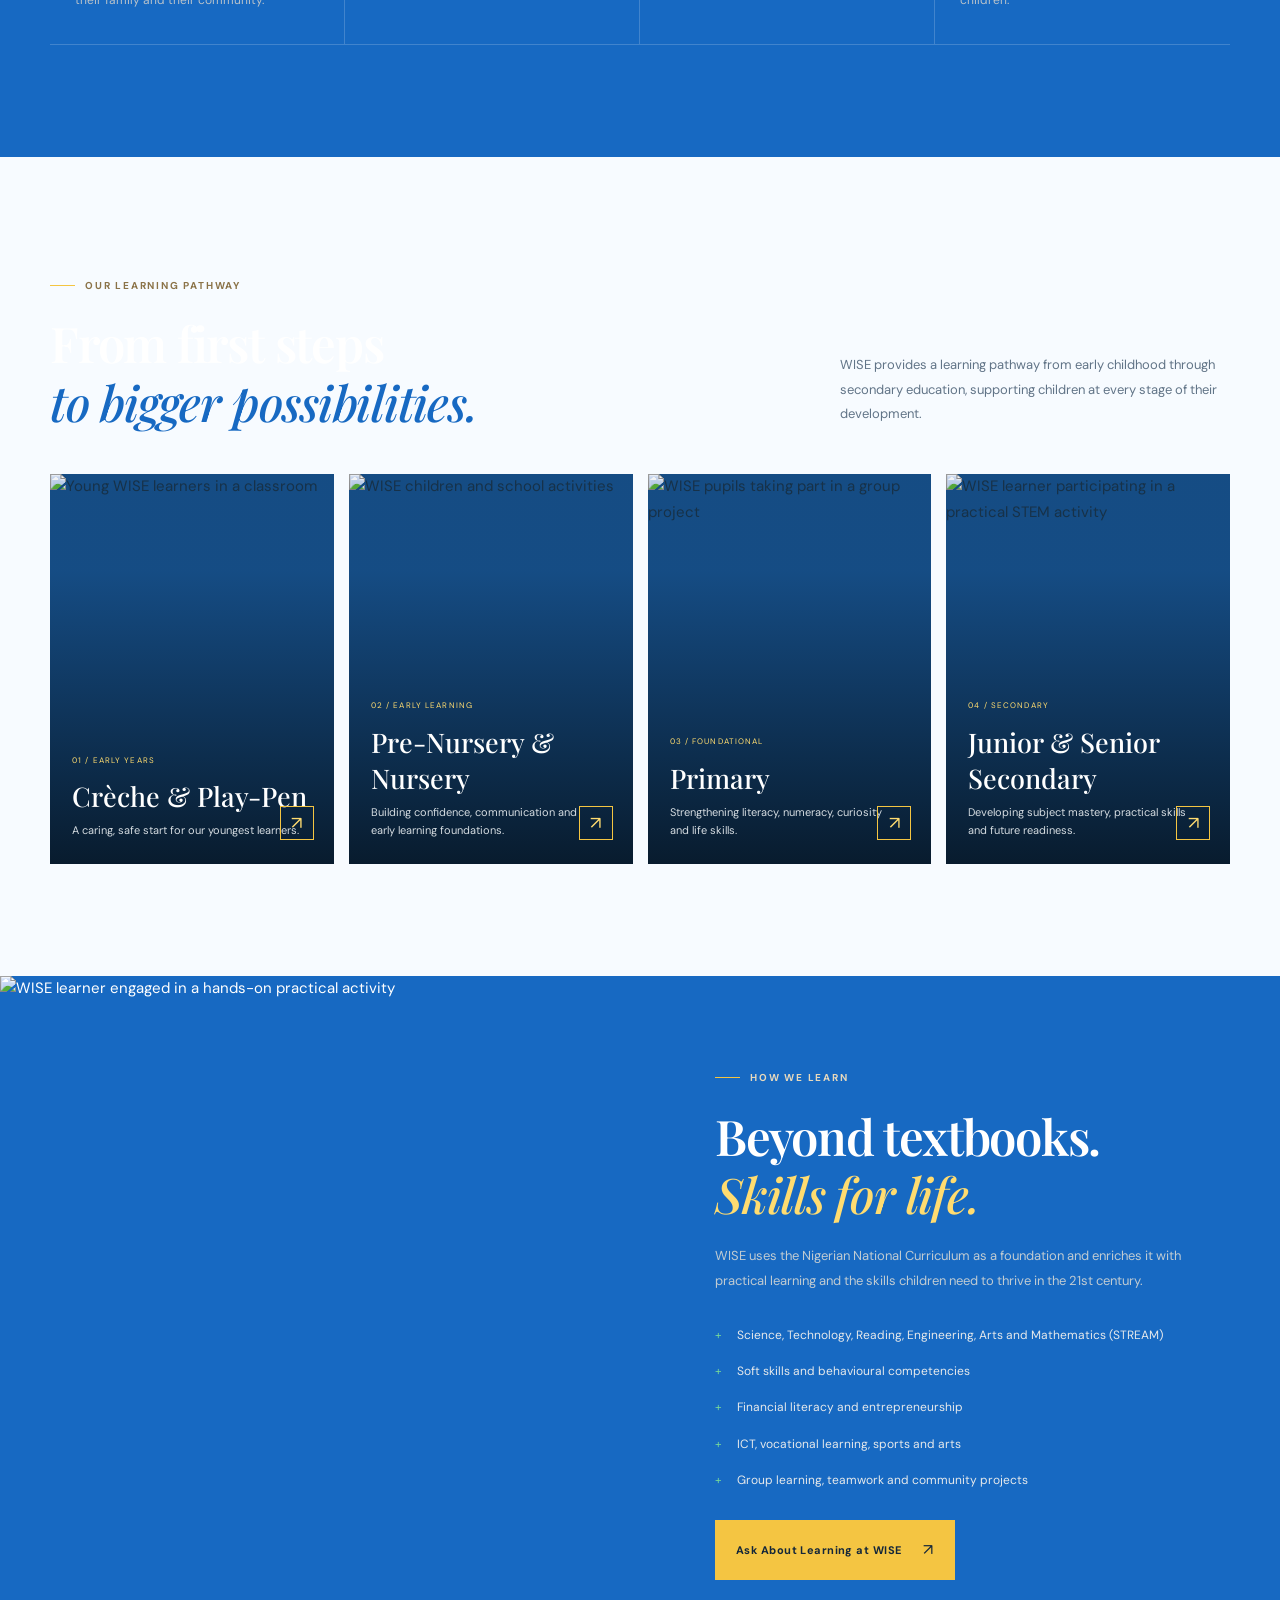
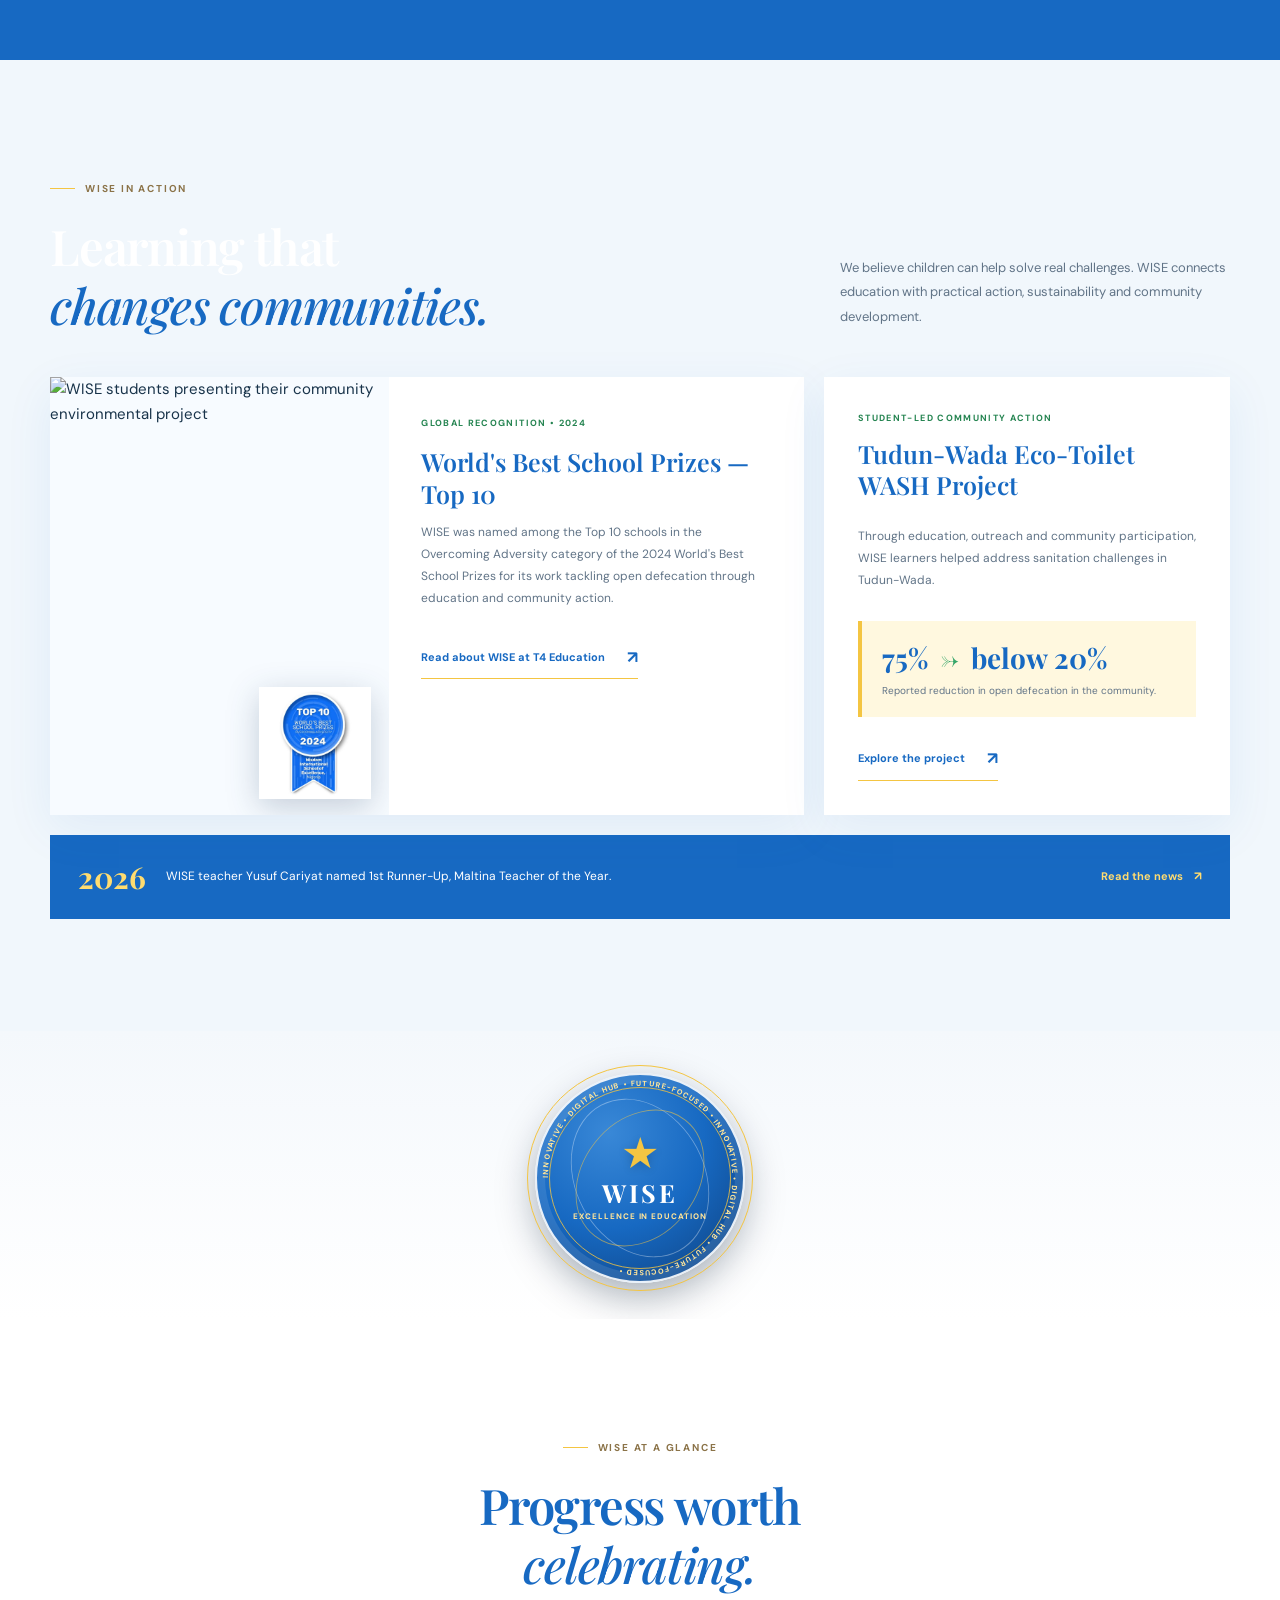
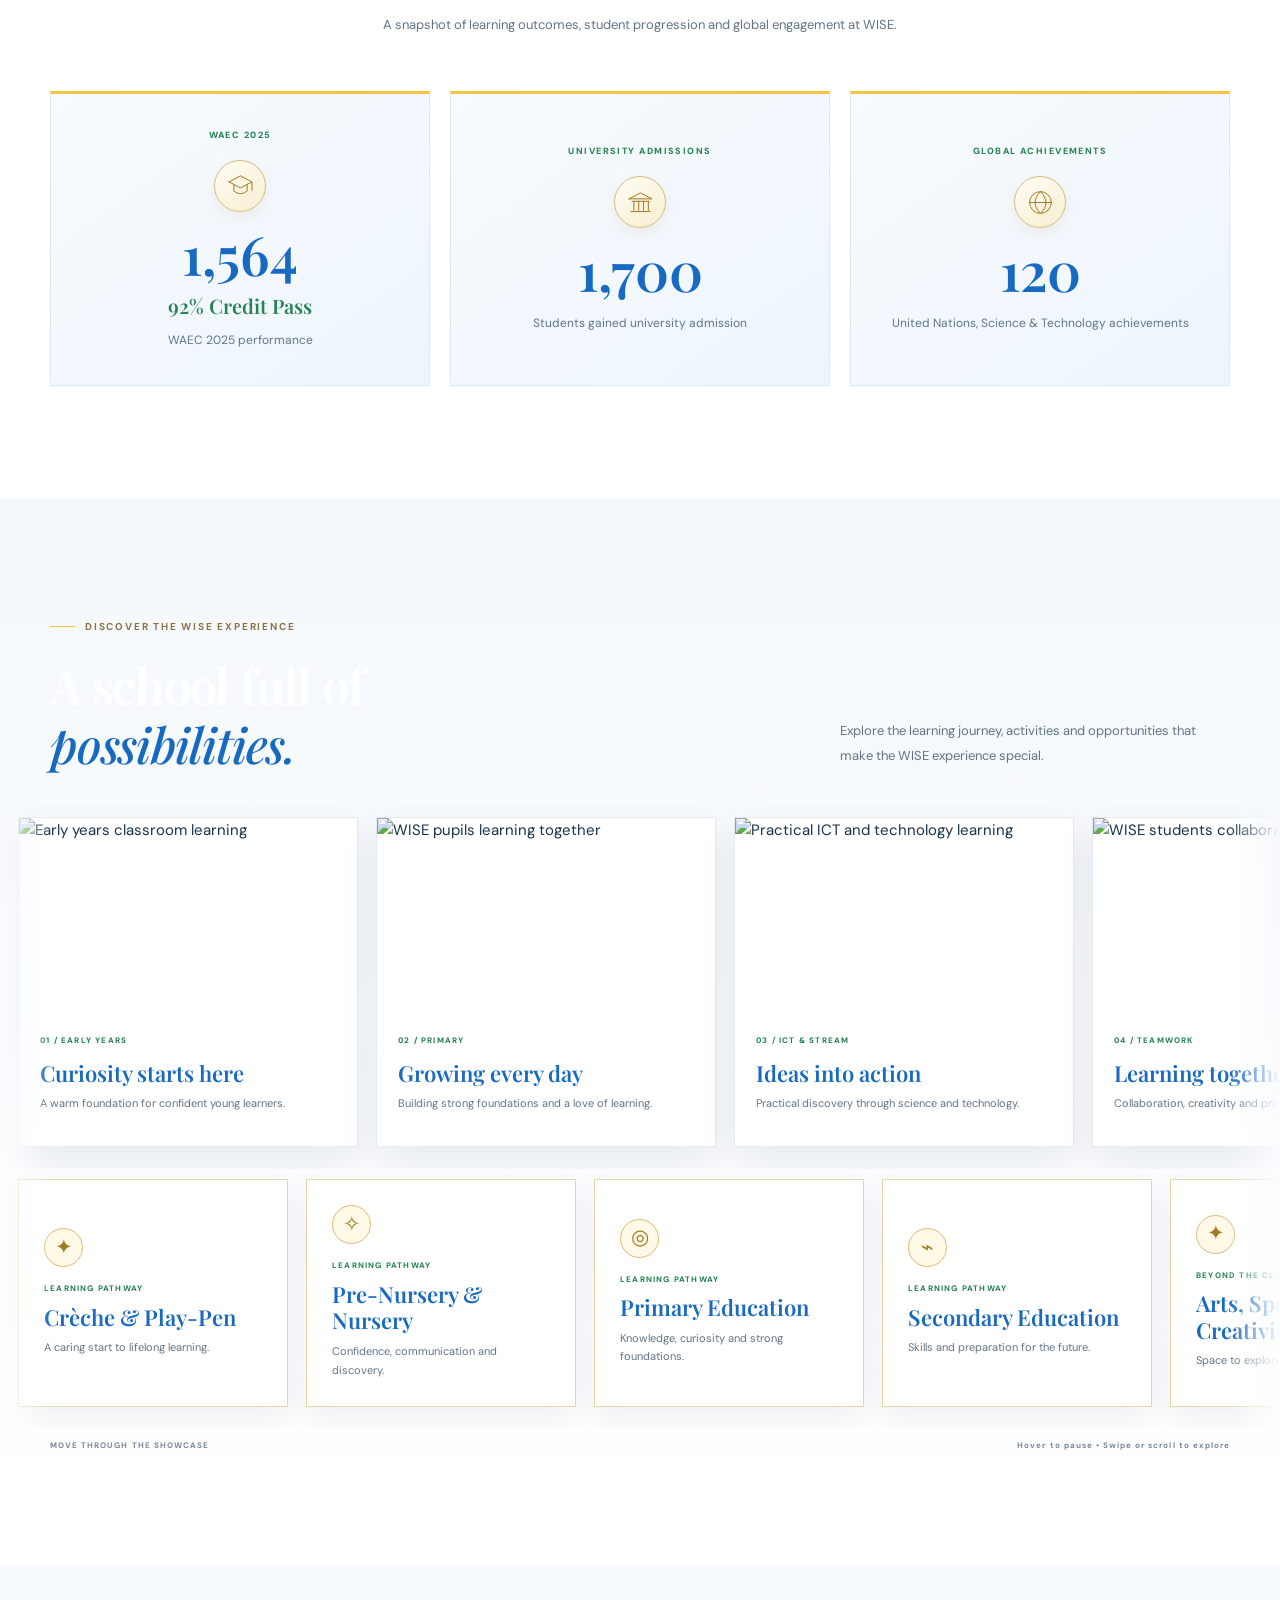
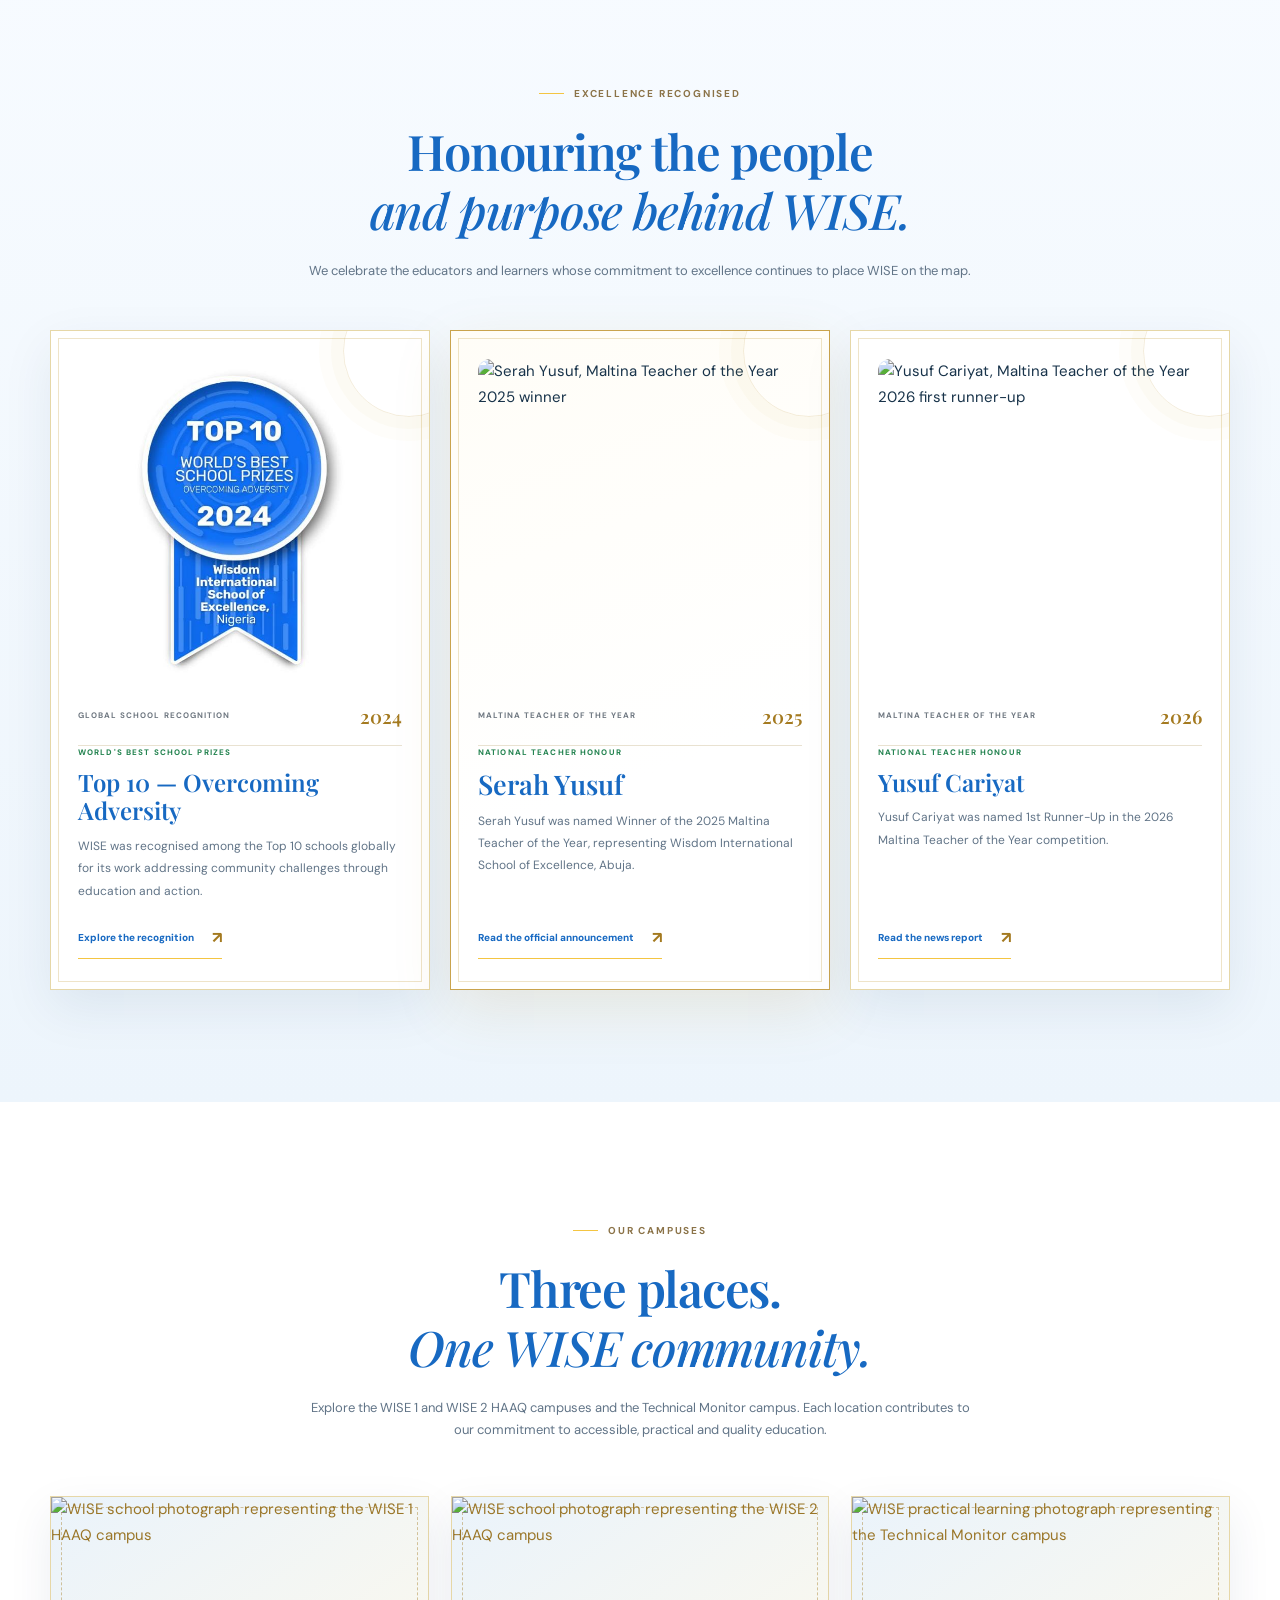
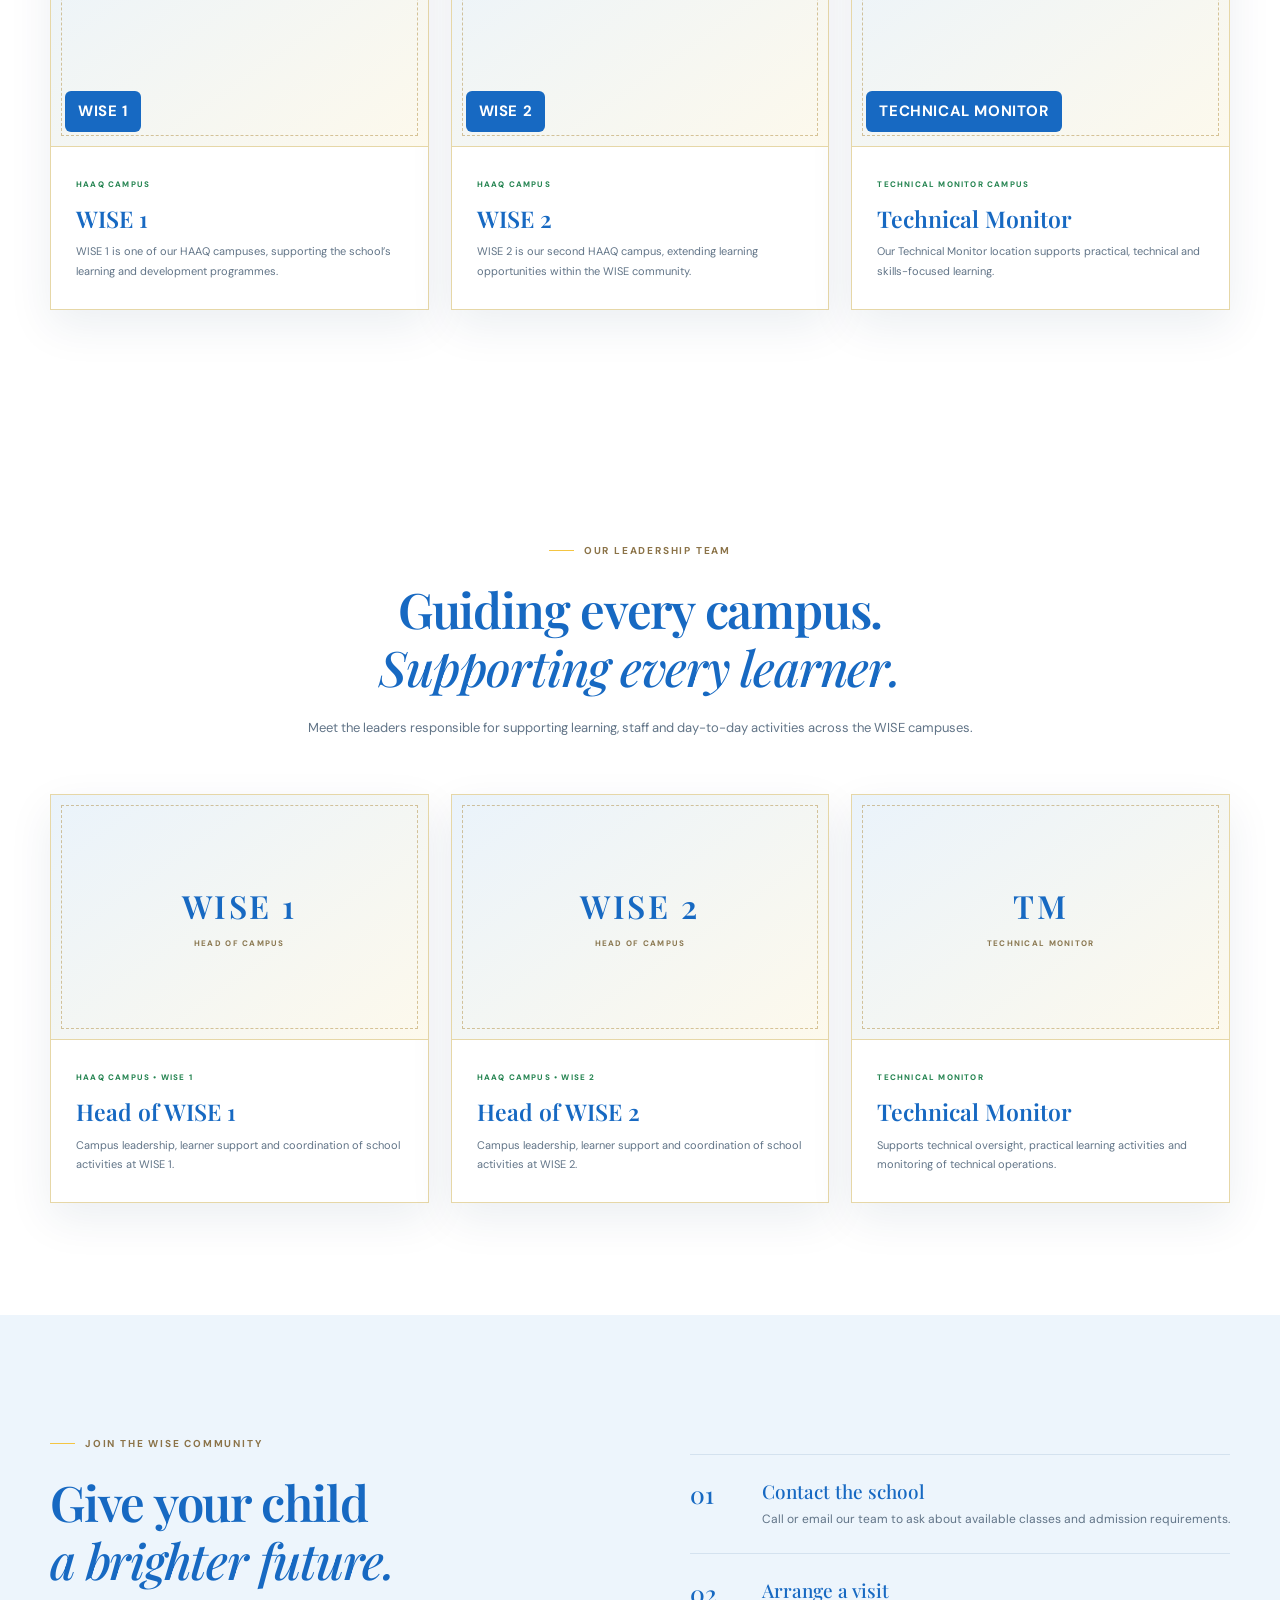
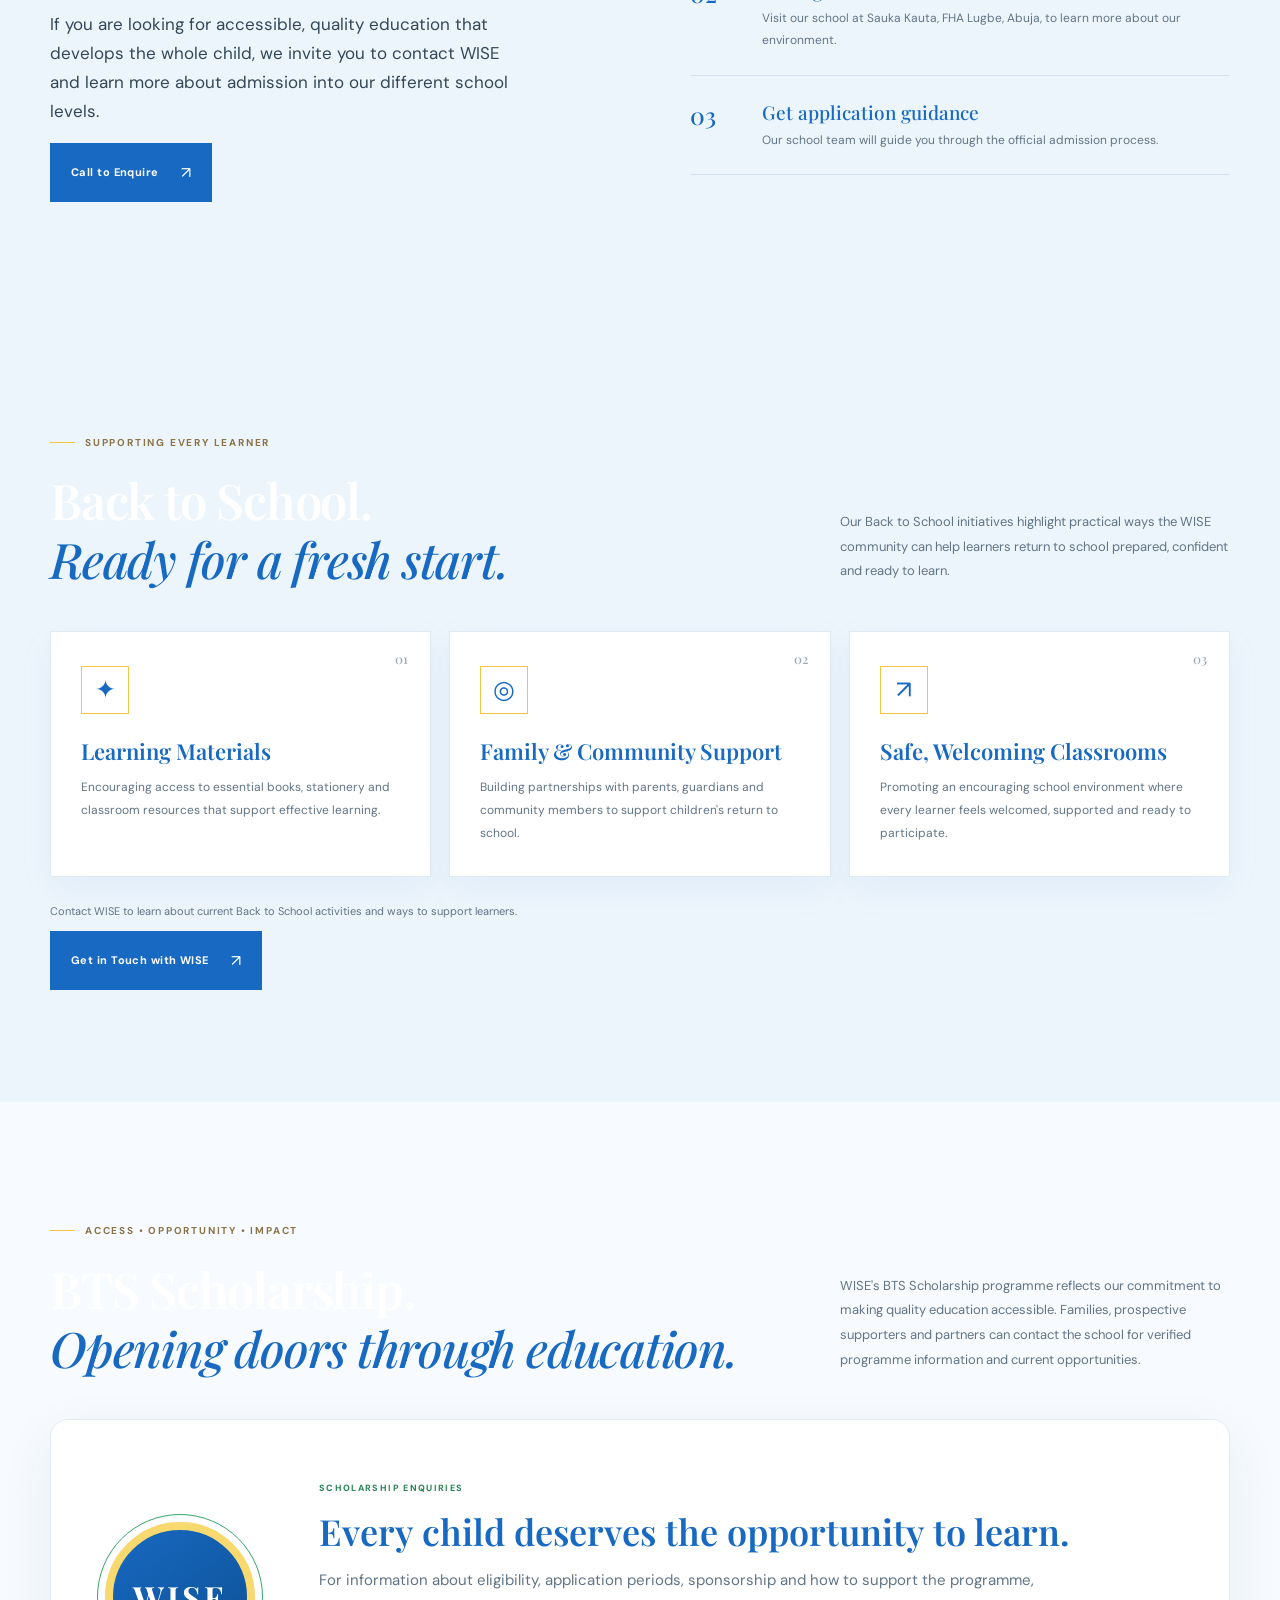
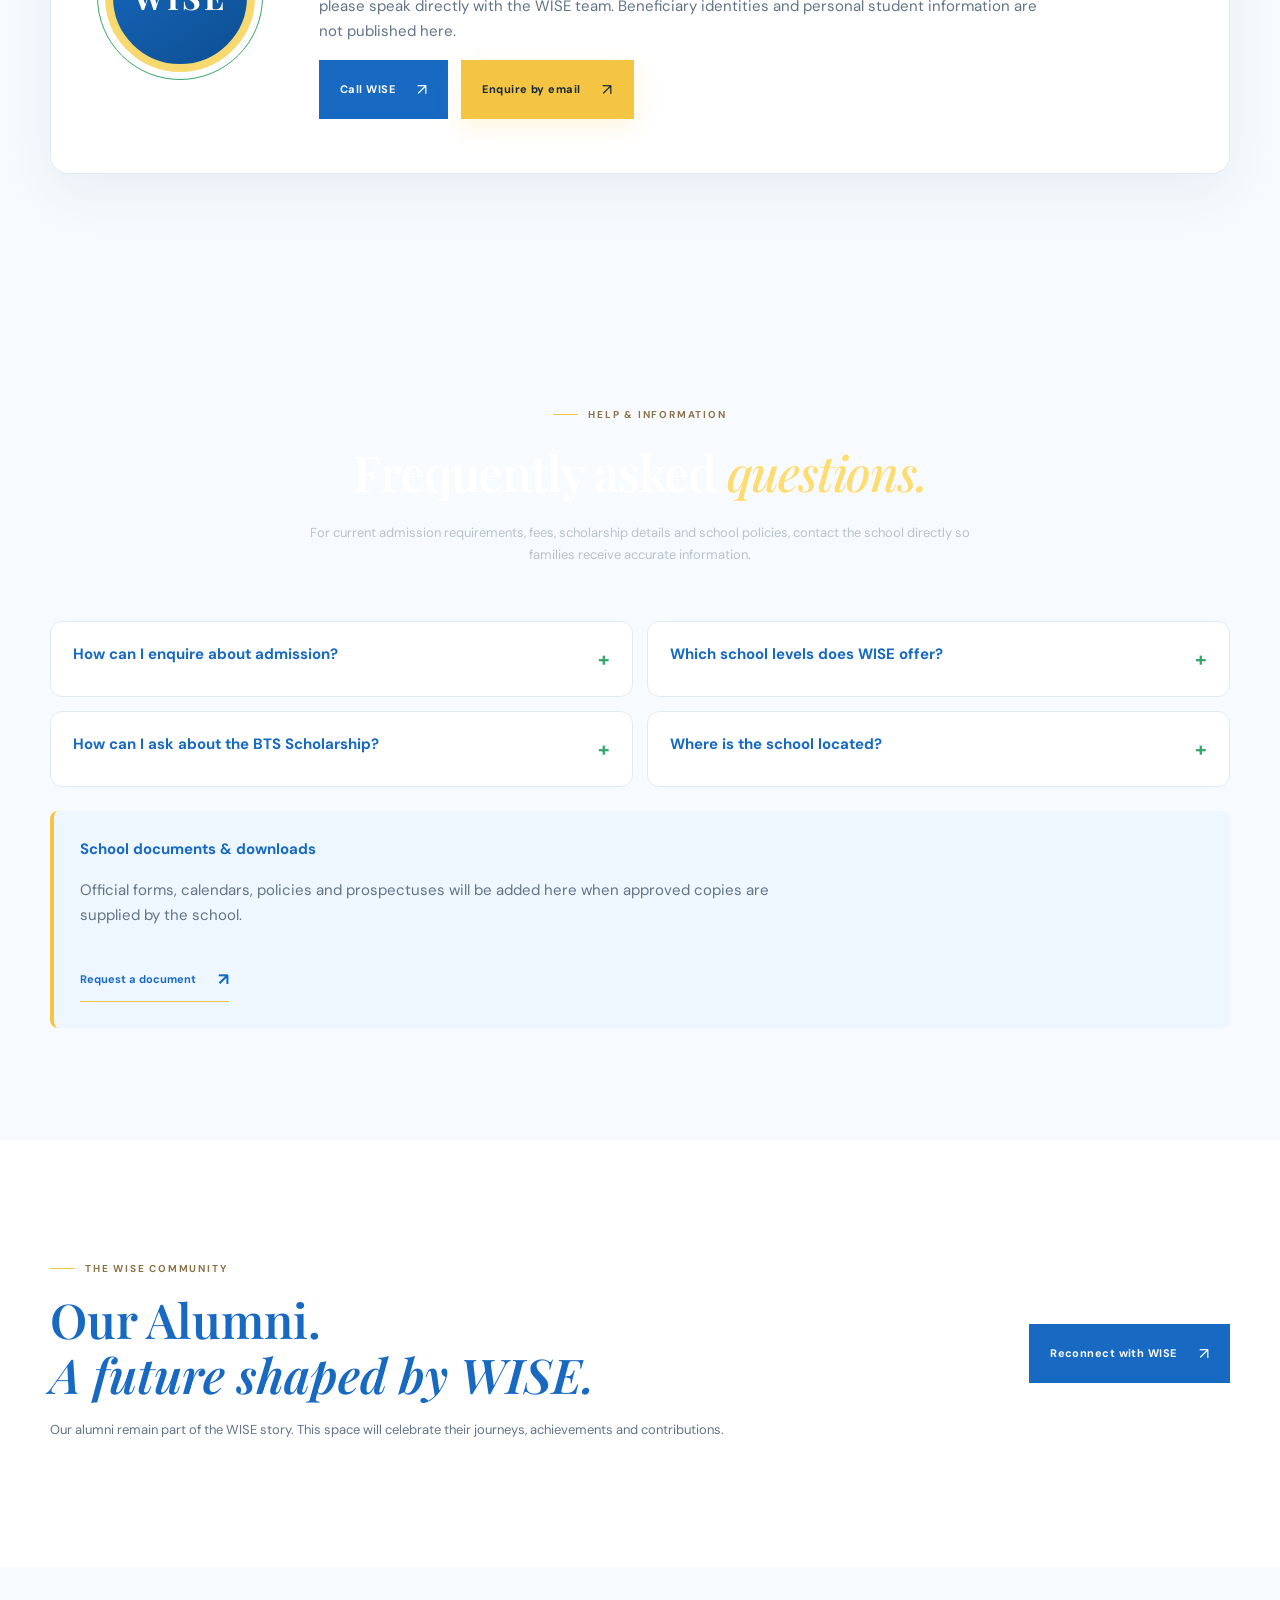
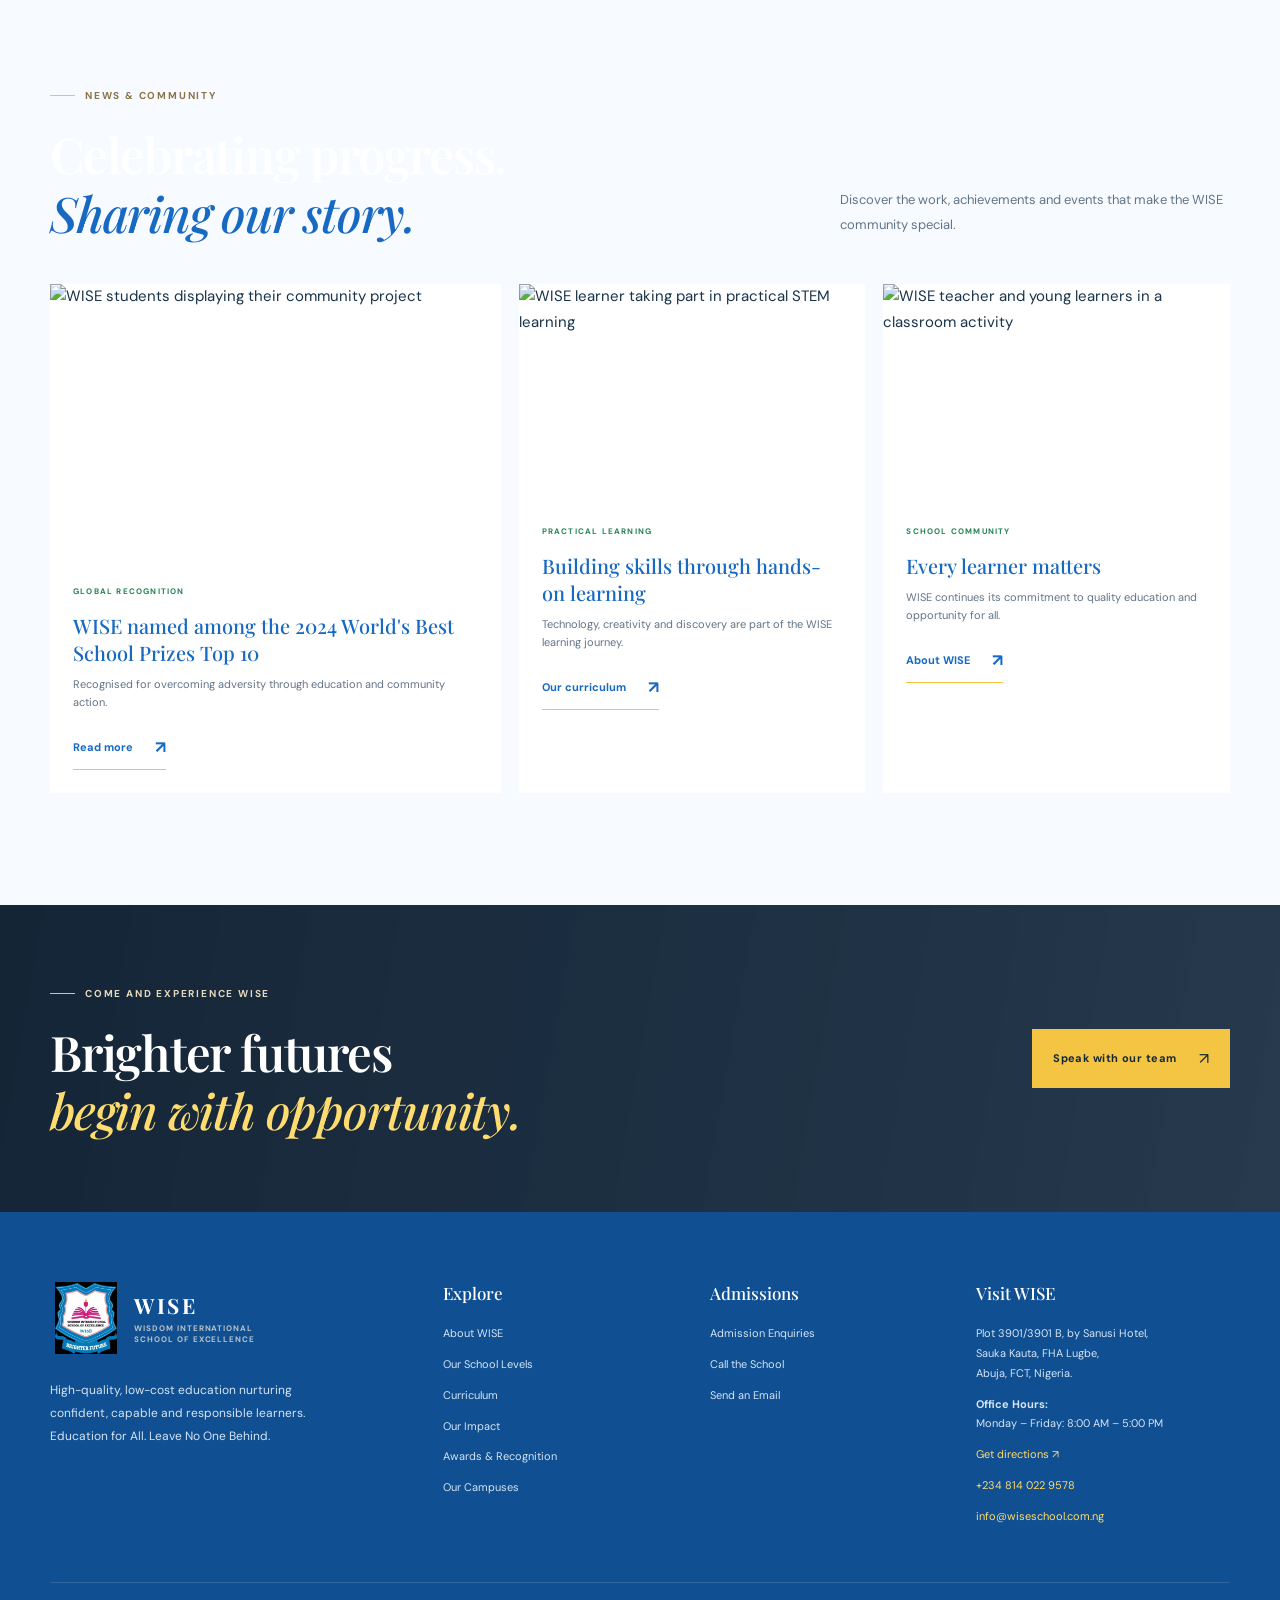
==== commit c7853715: "Add WISE campus leadership profile cards" ====
--- a/index.html
+++ b/index.html
@@ -286,6 +286,51 @@
       </div>
     </section>
 
+    <section class="leadership section-pad campus-leadership" id="campus-leadership">
+      <div class="container">
+        <div class="section-heading centered">
+          <span class="eyebrow"><span></span> OUR LEADERSHIP TEAM</span>
+          <h2>Guiding every campus.<br><em>Supporting every learner.</em></h2>
+          <p>Meet the leaders responsible for supporting learning, staff and day-to-day activities across the WISE campuses.</p>
+        </div>
+        <div class="leadership-grid">
+          <article class="leadership-card">
+            <div class="leadership-photo campus-leader-placeholder" role="img" aria-label="Photograph of the Head of WISE 1 to be added">
+              <span class="photo-mark">WISE 1</span>
+              <small>HEAD OF CAMPUS</small>
+            </div>
+            <div class="leadership-info">
+              <span class="leadership-kicker">HAAQ CAMPUS • WISE 1</span>
+              <h3>Head of WISE 1</h3>
+              <p>Campus leadership, learner support and coordination of school activities at WISE 1.</p>
+            </div>
+          </article>
+          <article class="leadership-card">
+            <div class="leadership-photo campus-leader-placeholder" role="img" aria-label="Photograph of the Head of WISE 2 to be added">
+              <span class="photo-mark">WISE 2</span>
+              <small>HEAD OF CAMPUS</small>
+            </div>
+            <div class="leadership-info">
+              <span class="leadership-kicker">HAAQ CAMPUS • WISE 2</span>
+              <h3>Head of WISE 2</h3>
+              <p>Campus leadership, learner support and coordination of school activities at WISE 2.</p>
+            </div>
+          </article>
+          <article class="leadership-card">
+            <div class="leadership-photo campus-leader-placeholder" role="img" aria-label="Photograph of the Technical Monitor to be added">
+              <span class="photo-mark">TM</span>
+              <small>TECHNICAL MONITOR</small>
+            </div>
+            <div class="leadership-info">
+              <span class="leadership-kicker">TECHNICAL MONITOR</span>
+              <h3>Technical Monitor</h3>
+              <p>Supports technical oversight, practical learning activities and monitoring of technical operations.</p>
+            </div>
+          </article>
+        </div>
+      </div>
+    </section>
+
     <section class="admissions section-pad" id="admissions"><div class="container admissions-grid">
       <div><span class="eyebrow"><span></span> JOIN THE WISE COMMUNITY</span><h2>Give your child<br><em>a brighter future.</em></h2><p class="lead">If you are looking for accessible, quality education that develops the whole child, we invite you to contact WISE and learn more about admission into our different school levels.</p><a class="btn btn-dark" href="tel:+2348140229578">Call to Enquire <b>↗</b></a></div>
       <div class="admission-steps"><div class="step"><span>01</span><div><h3>Contact the school</h3><p>Call or email our team to ask about available classes and admission requirements.</p></div></div><div class="step"><span>02</span><div><h3>Arrange a visit</h3><p>Visit our school at Sauka Kauta, FHA Lugbe, Abuja, to learn more about our environment.</p></div></div><div class="step"><span>03</span><div><h3>Get application guidance</h3><p>Our school team will guide you through the official admission process.</p></div></div></div>
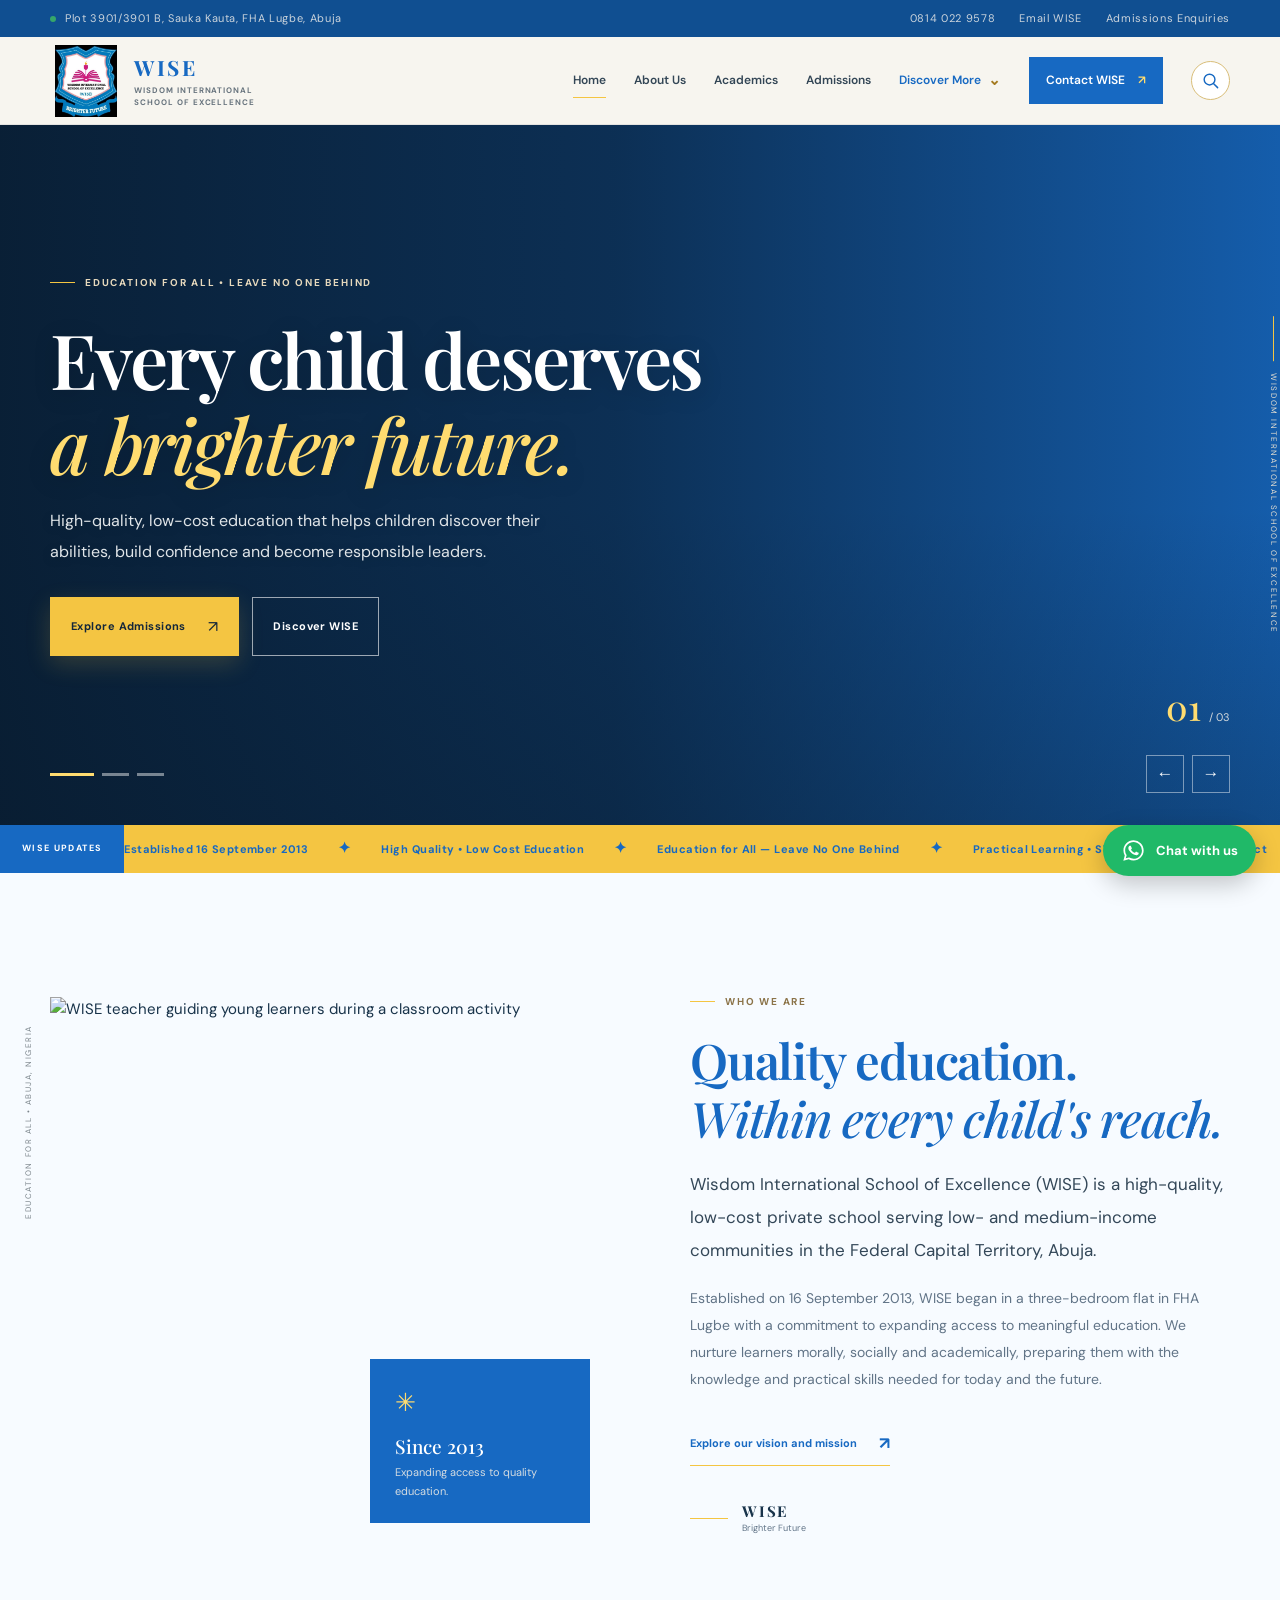
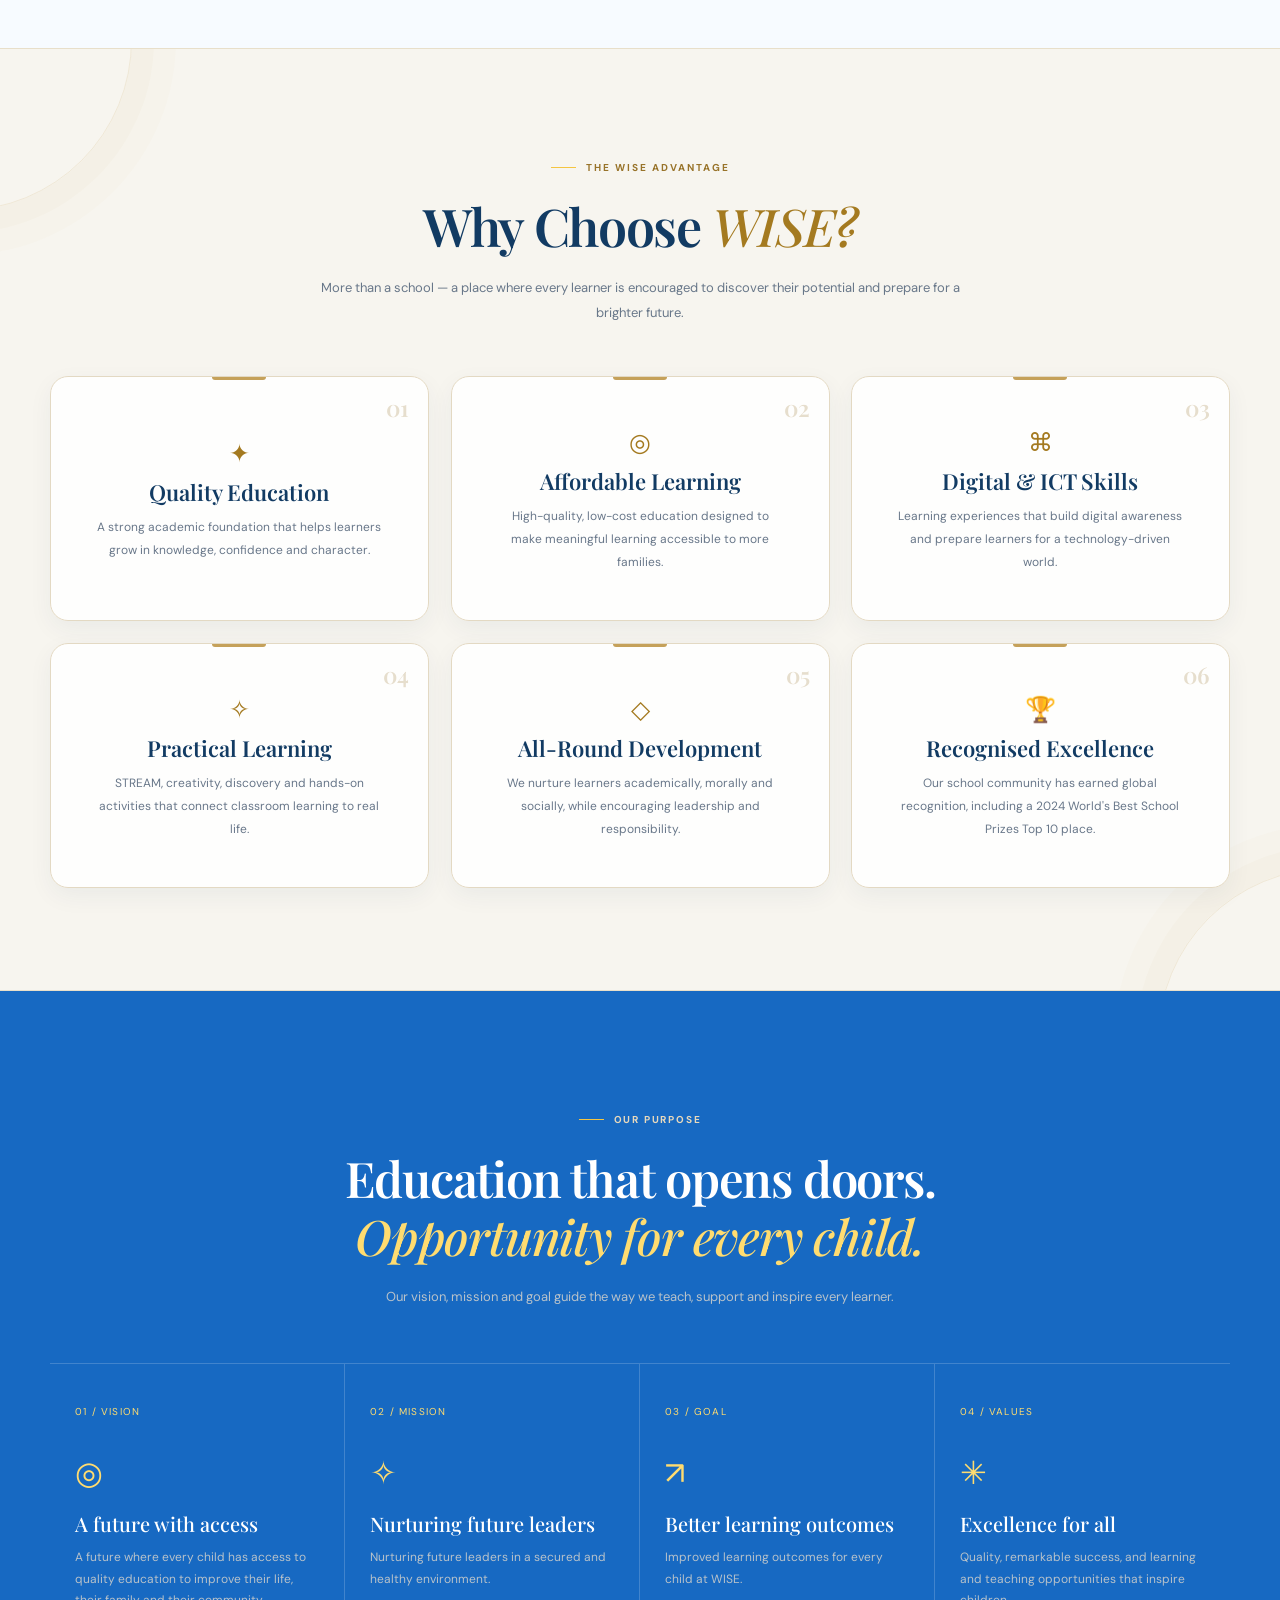
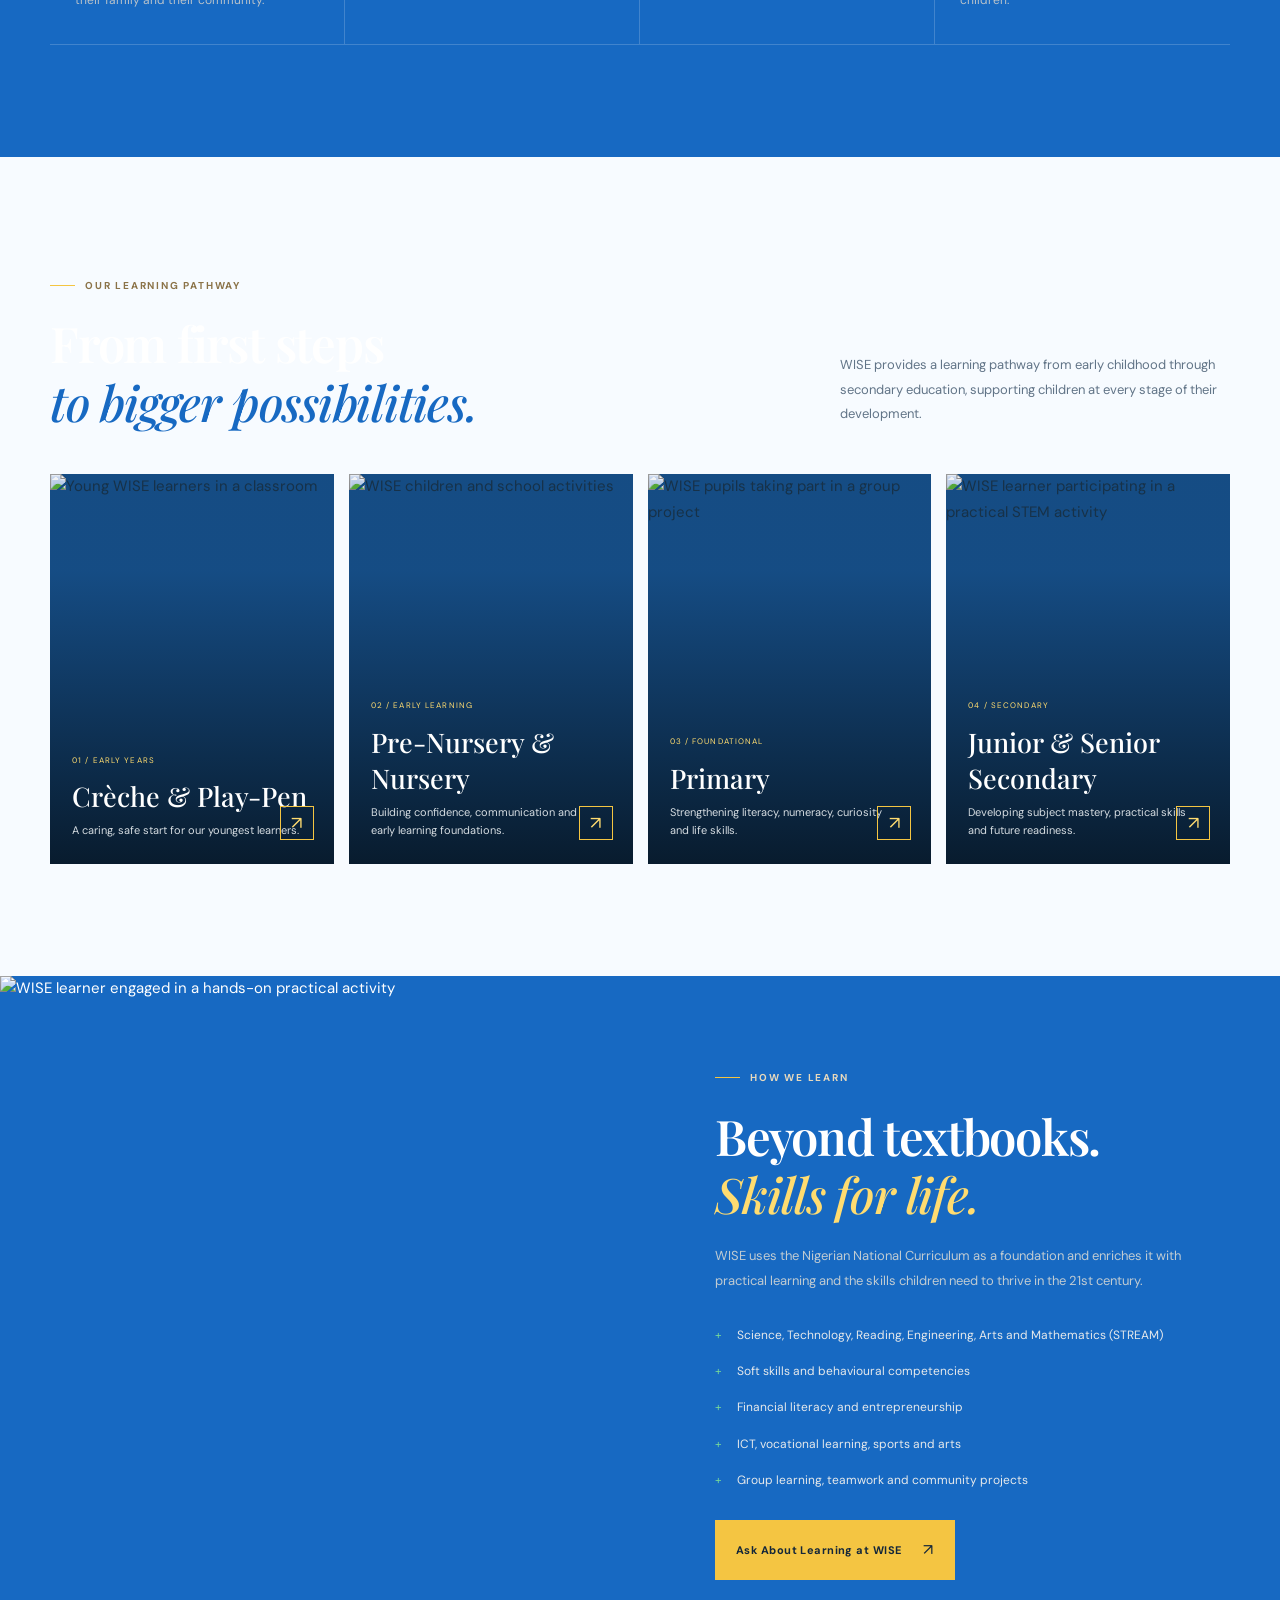
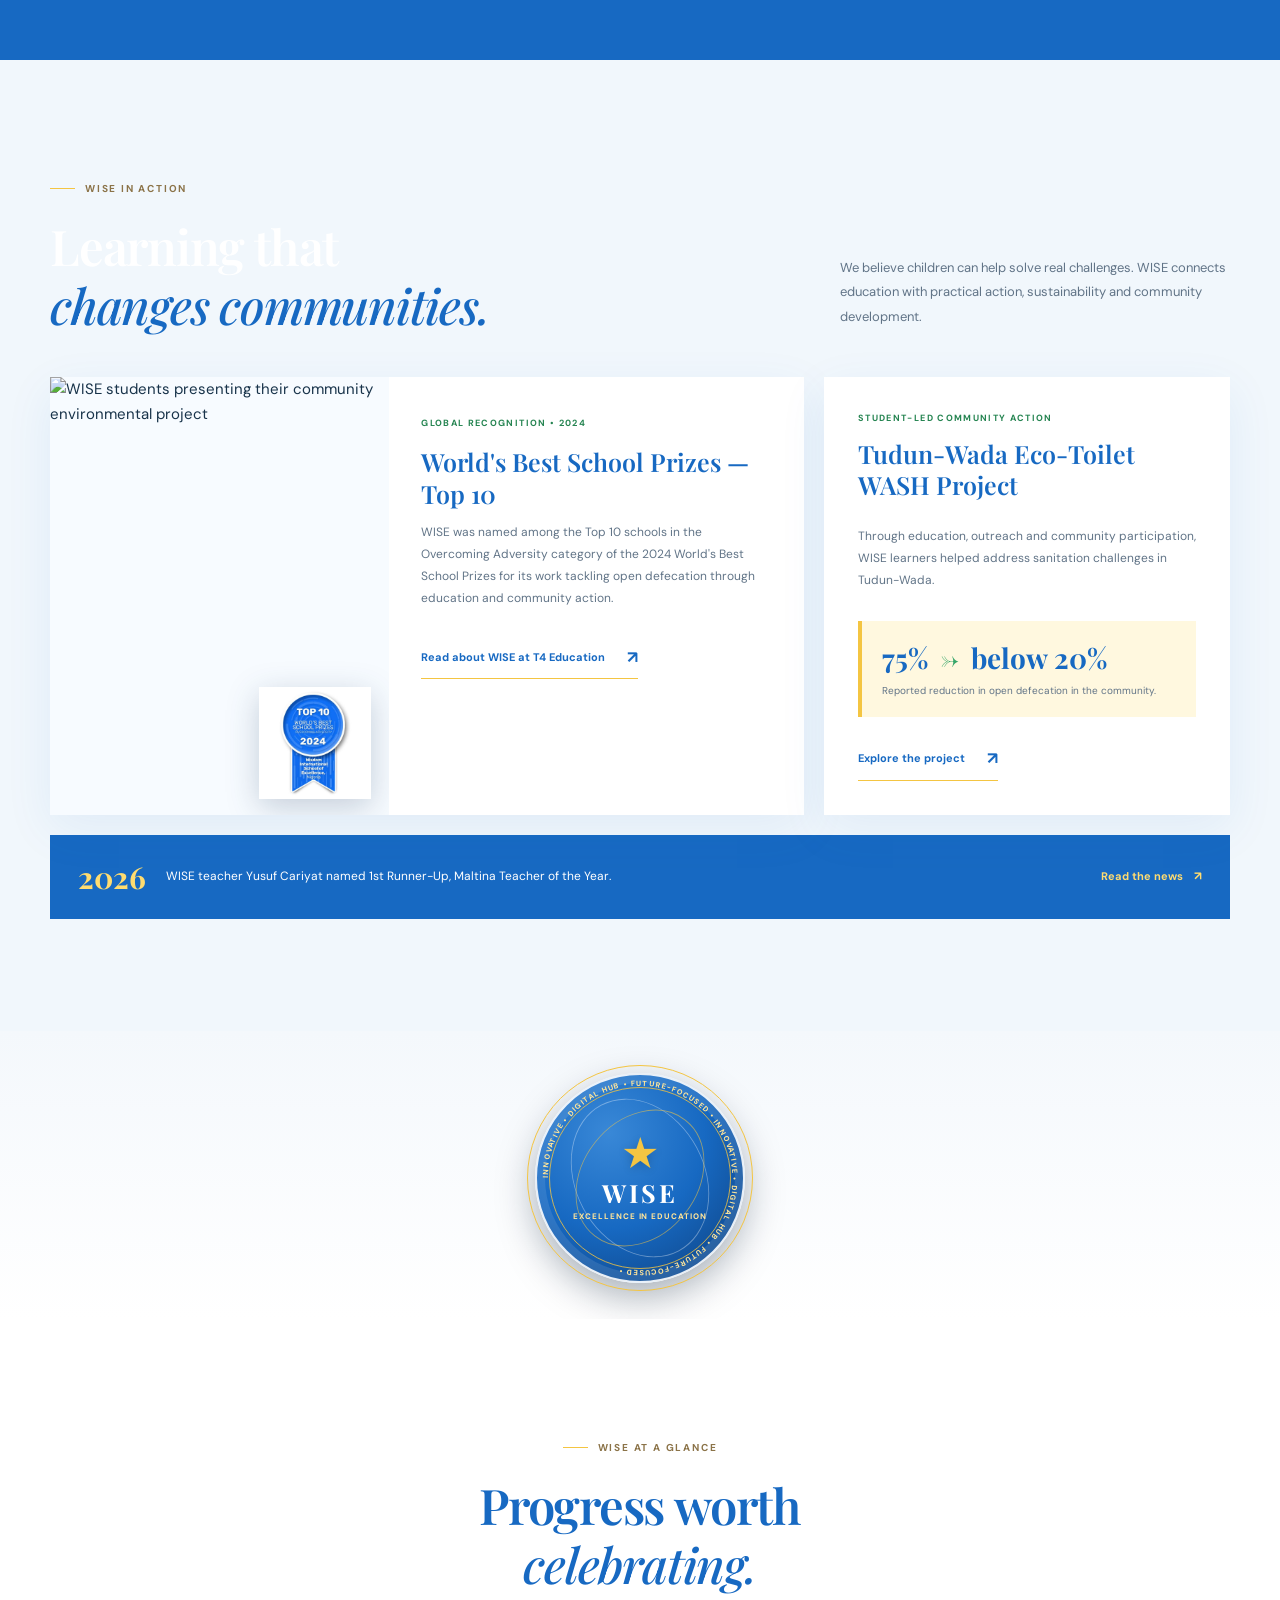
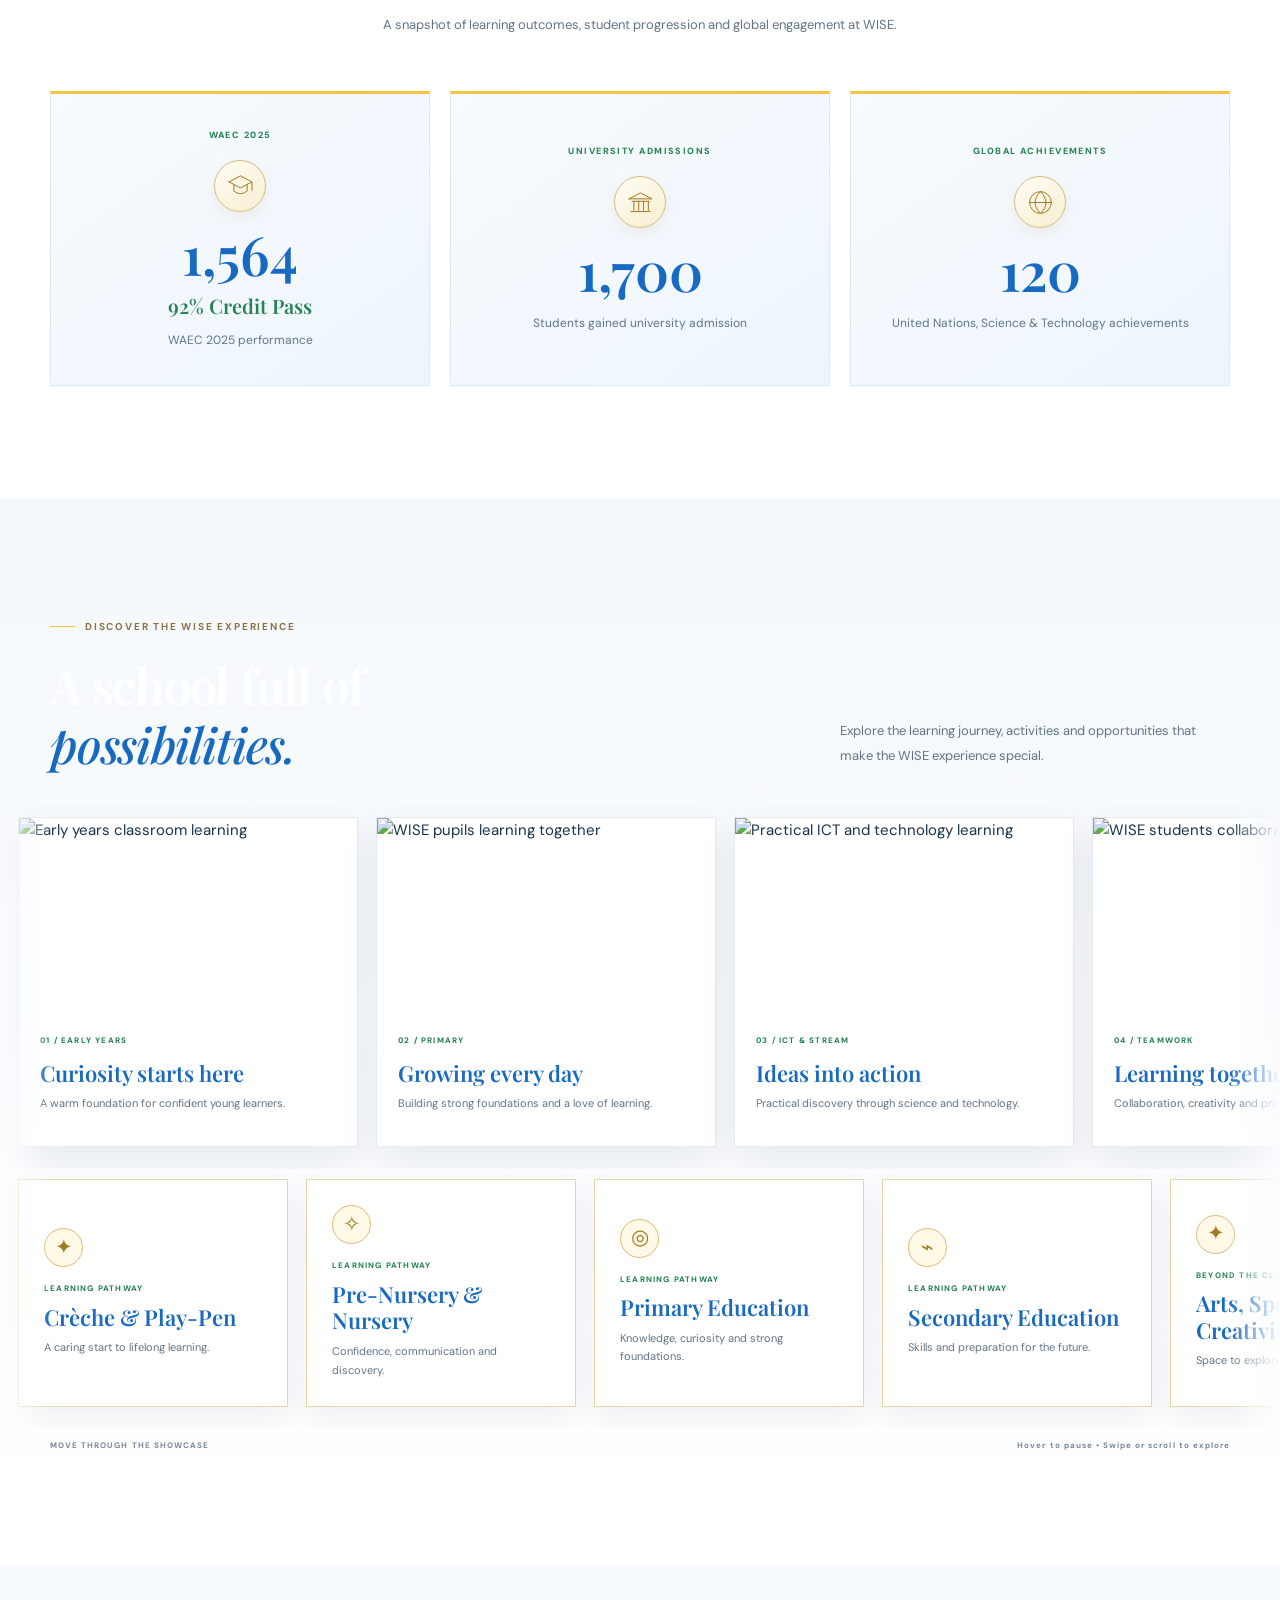
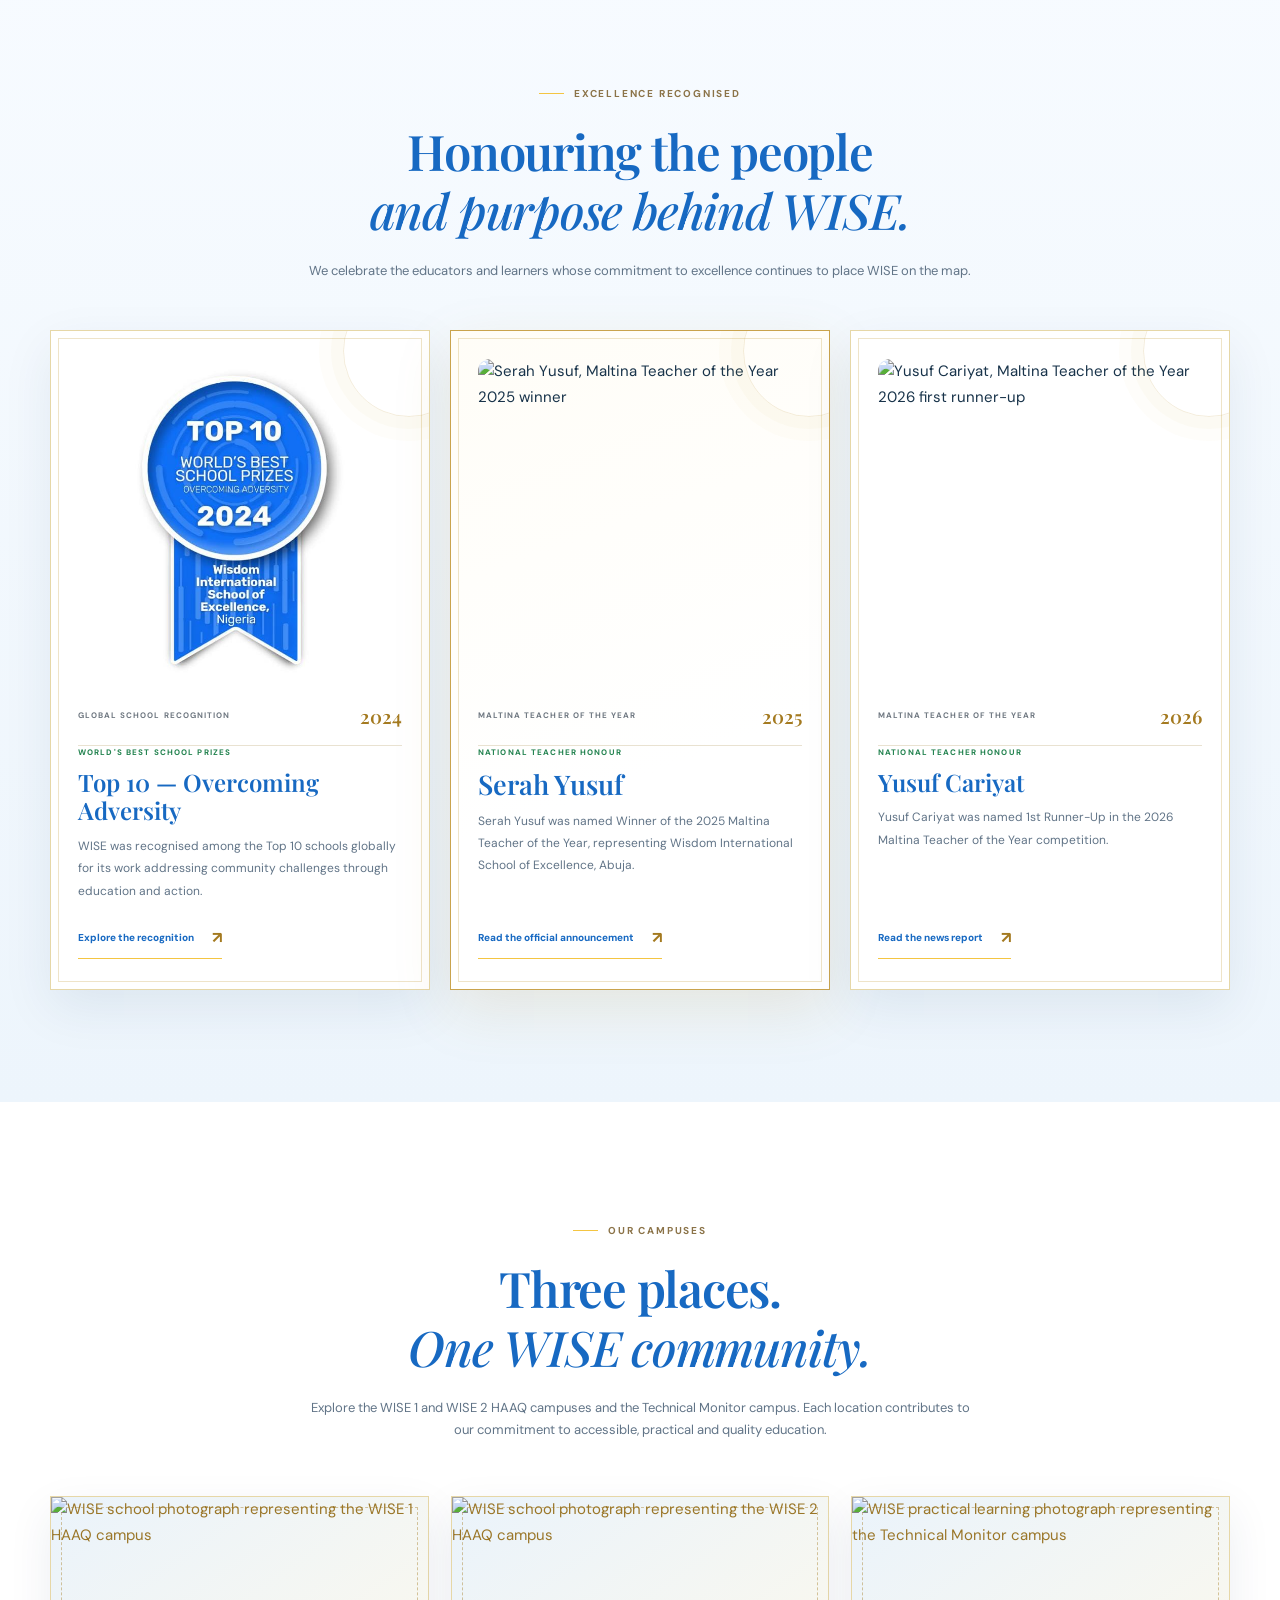
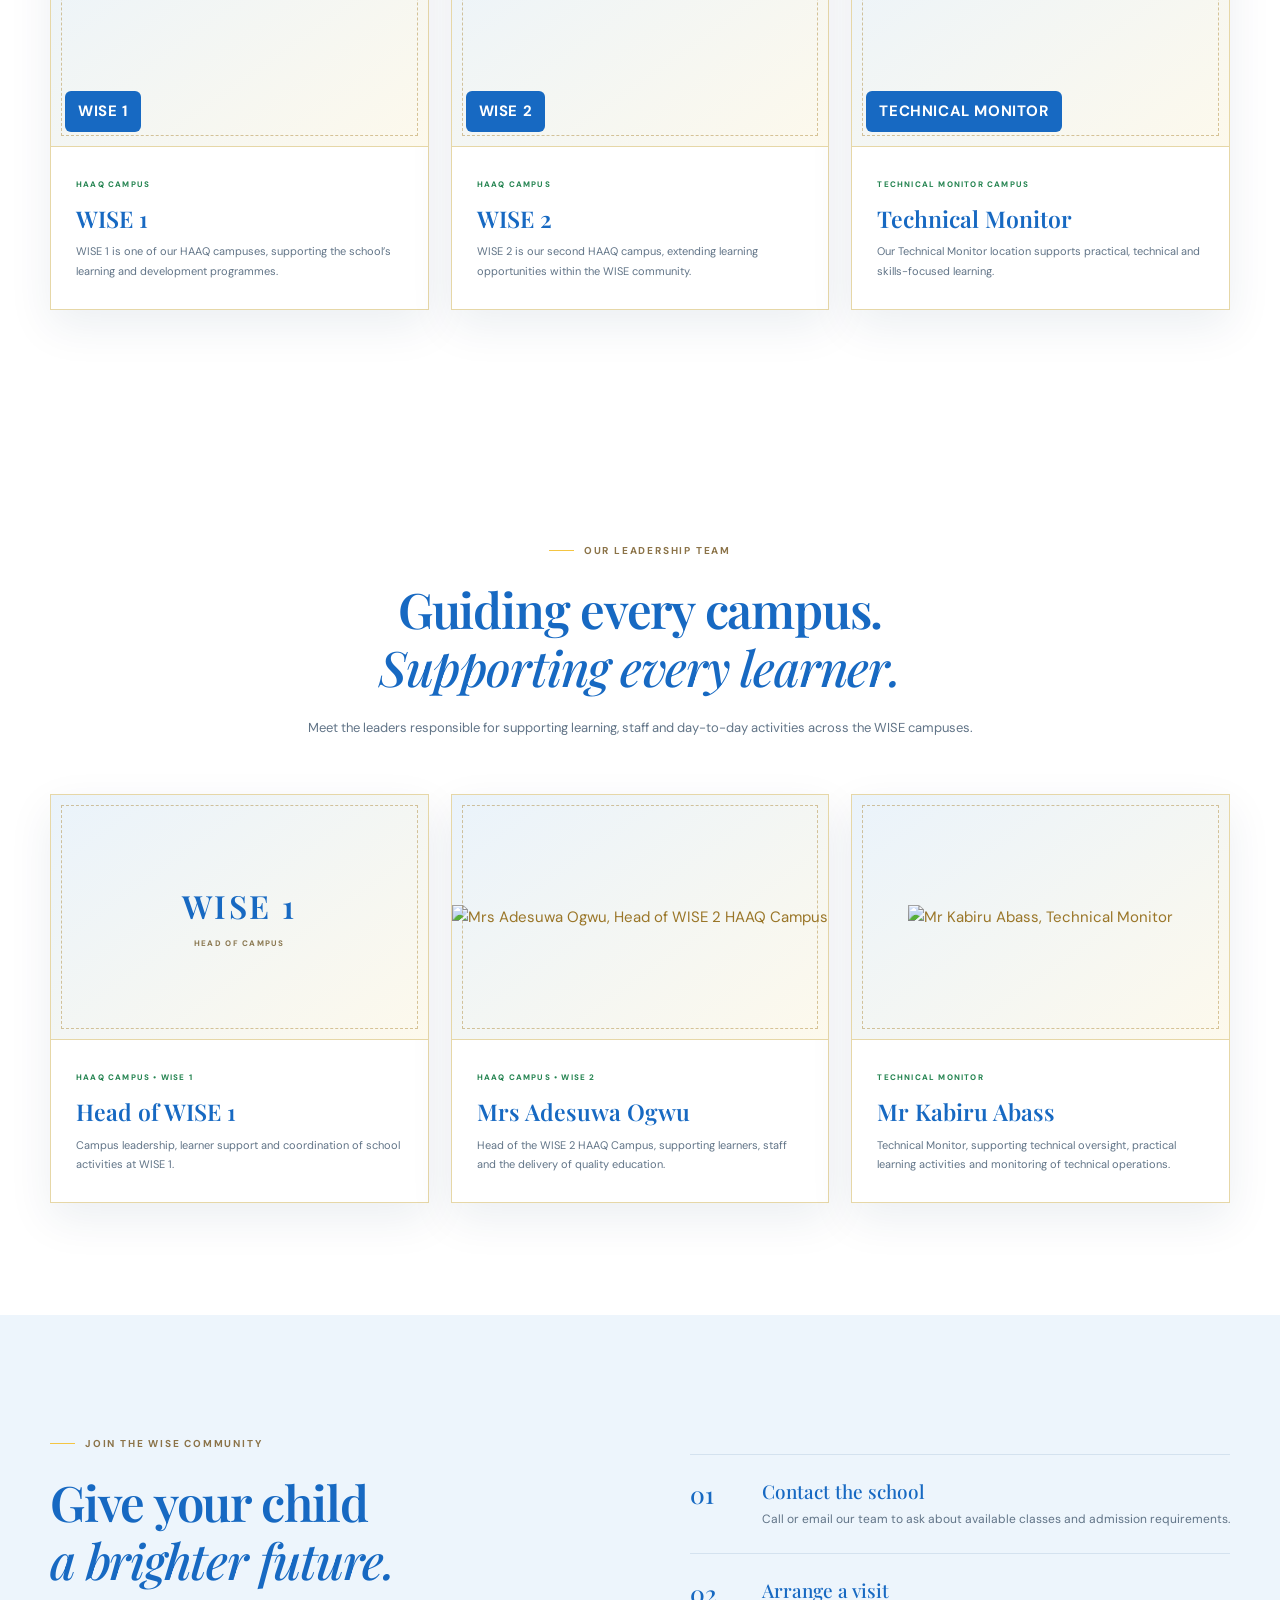
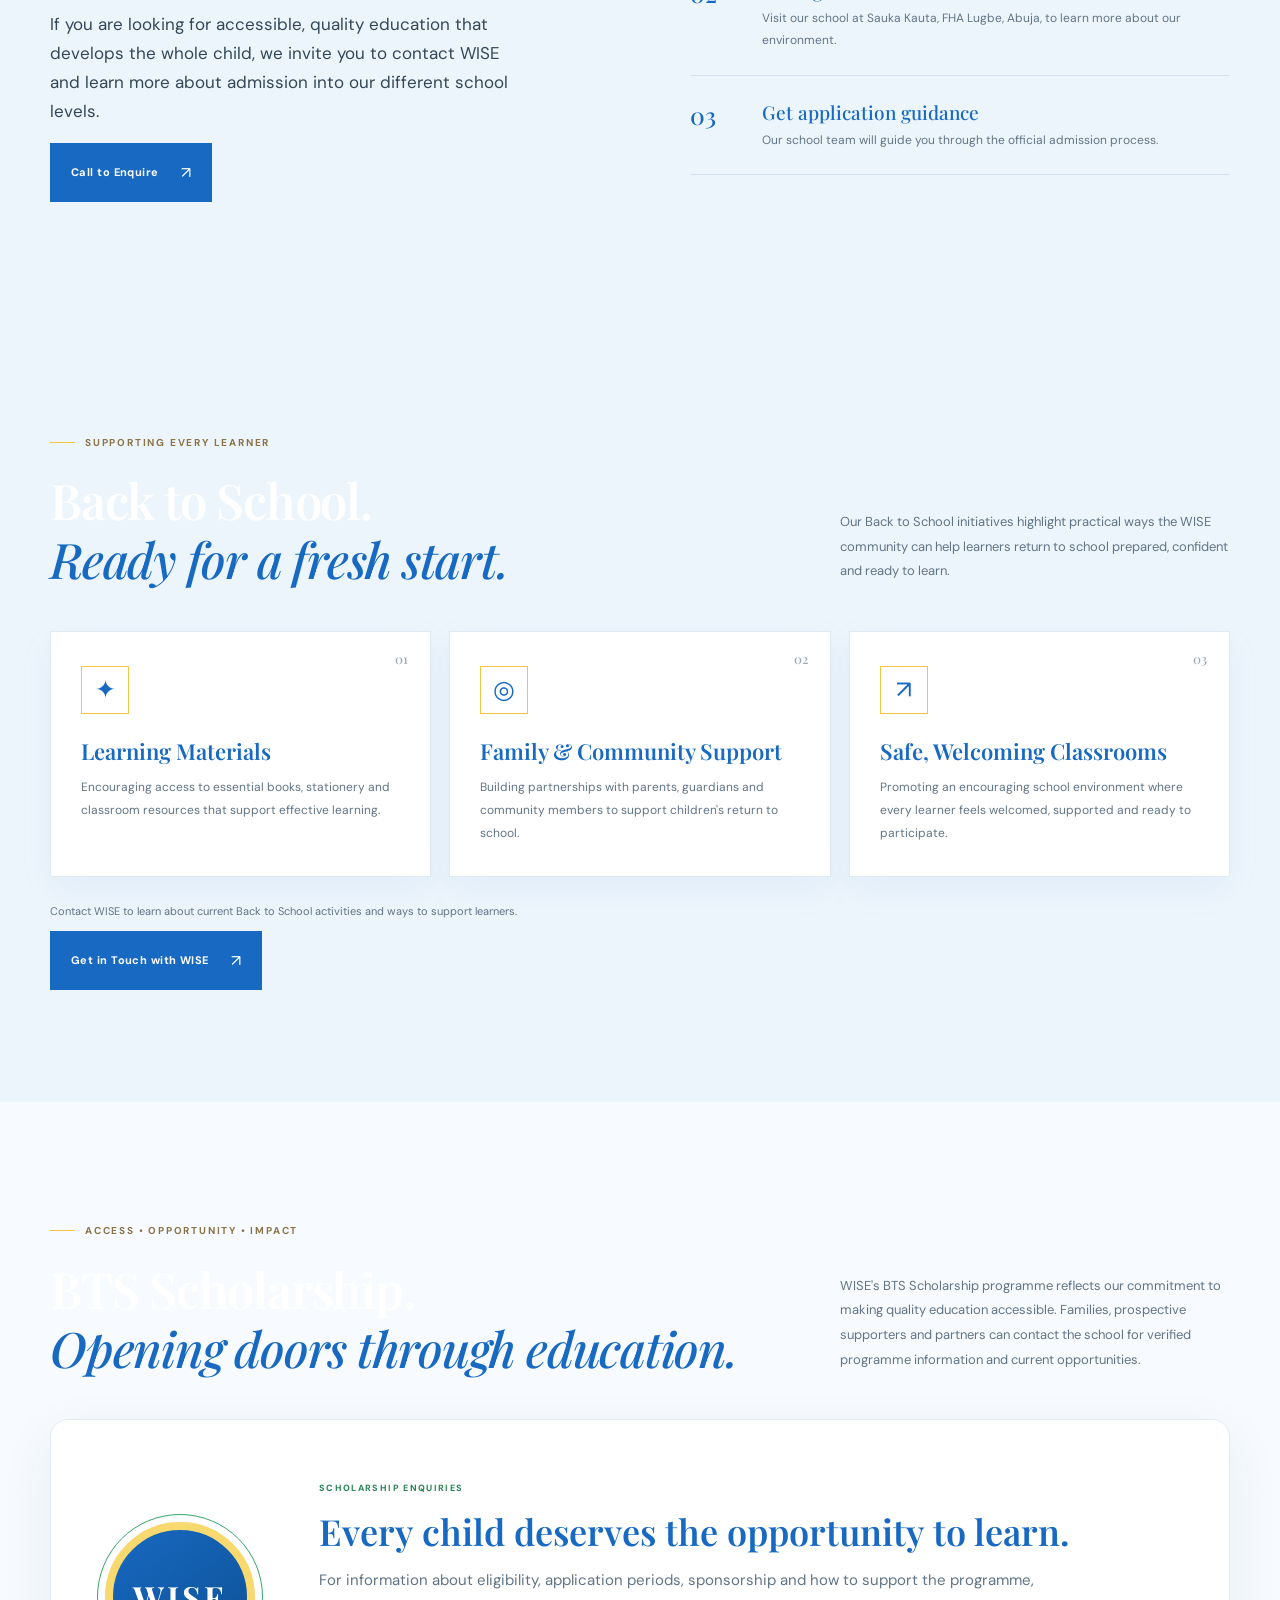
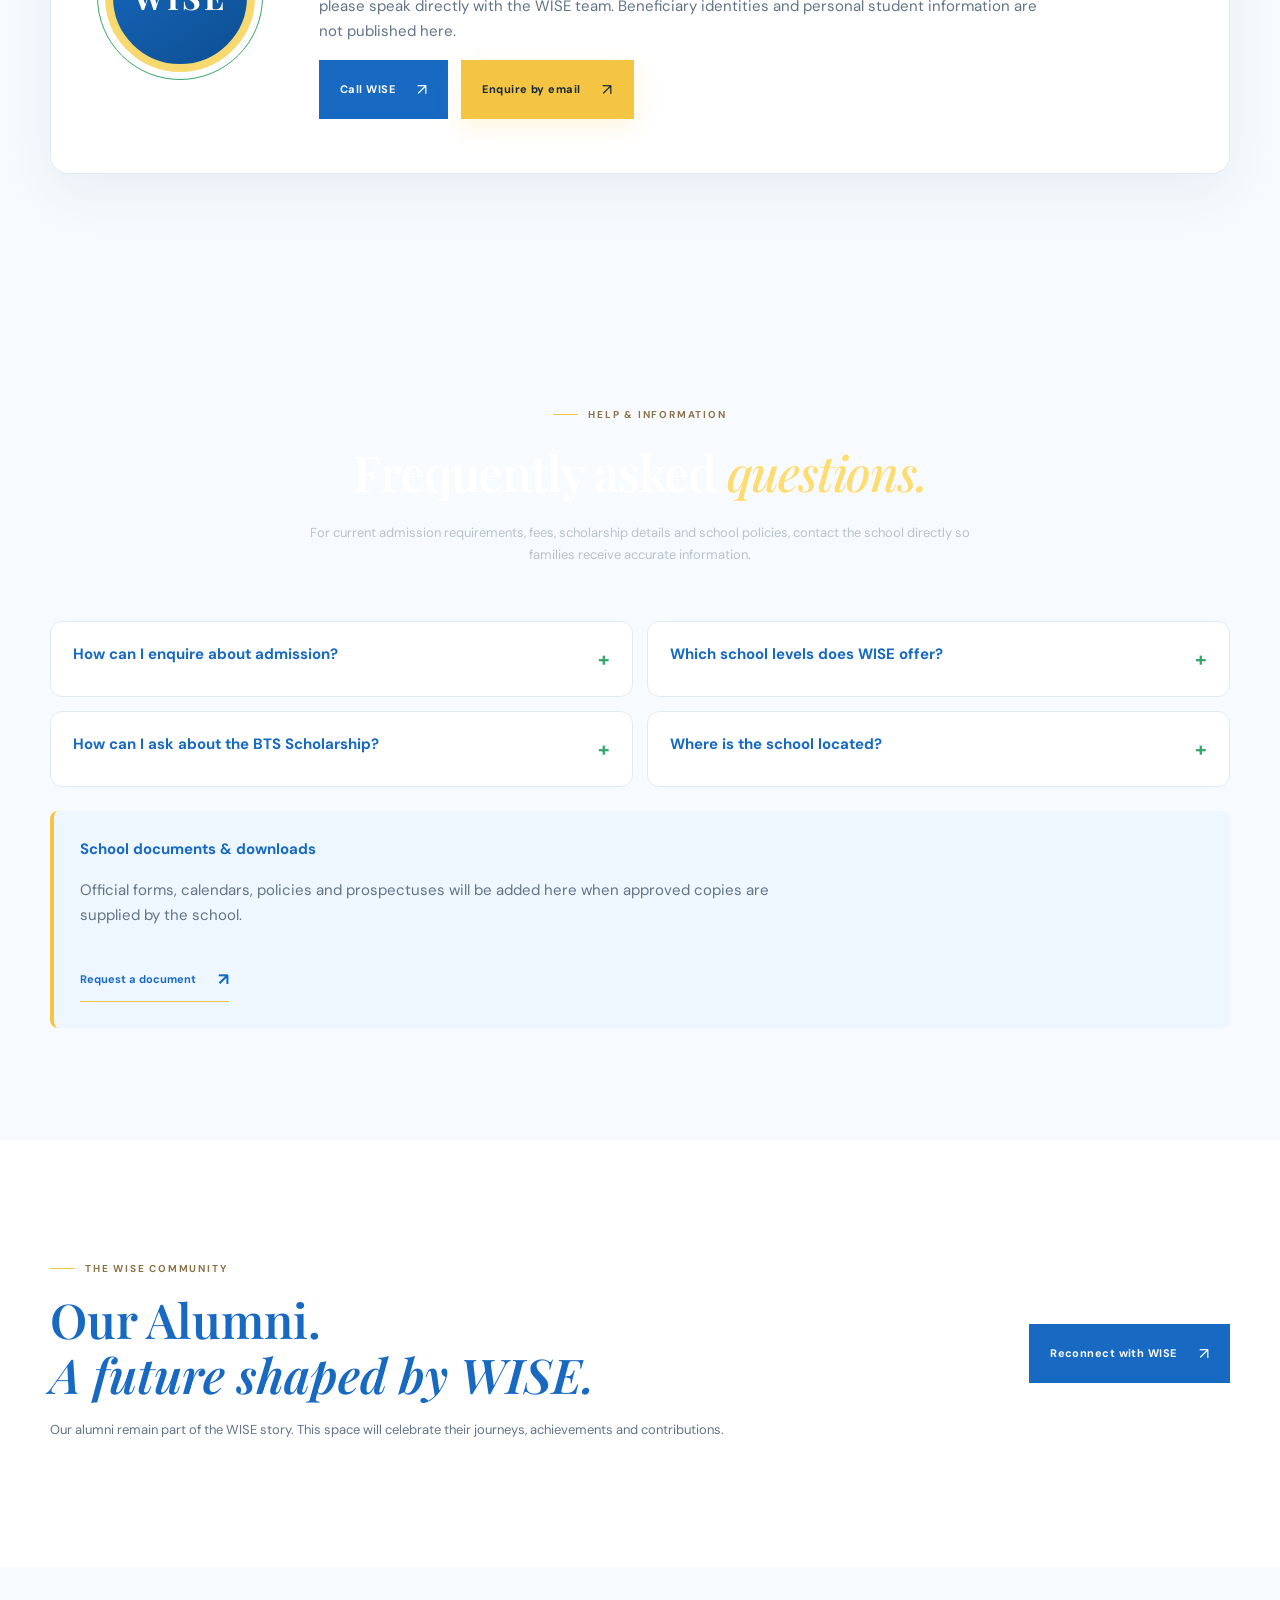
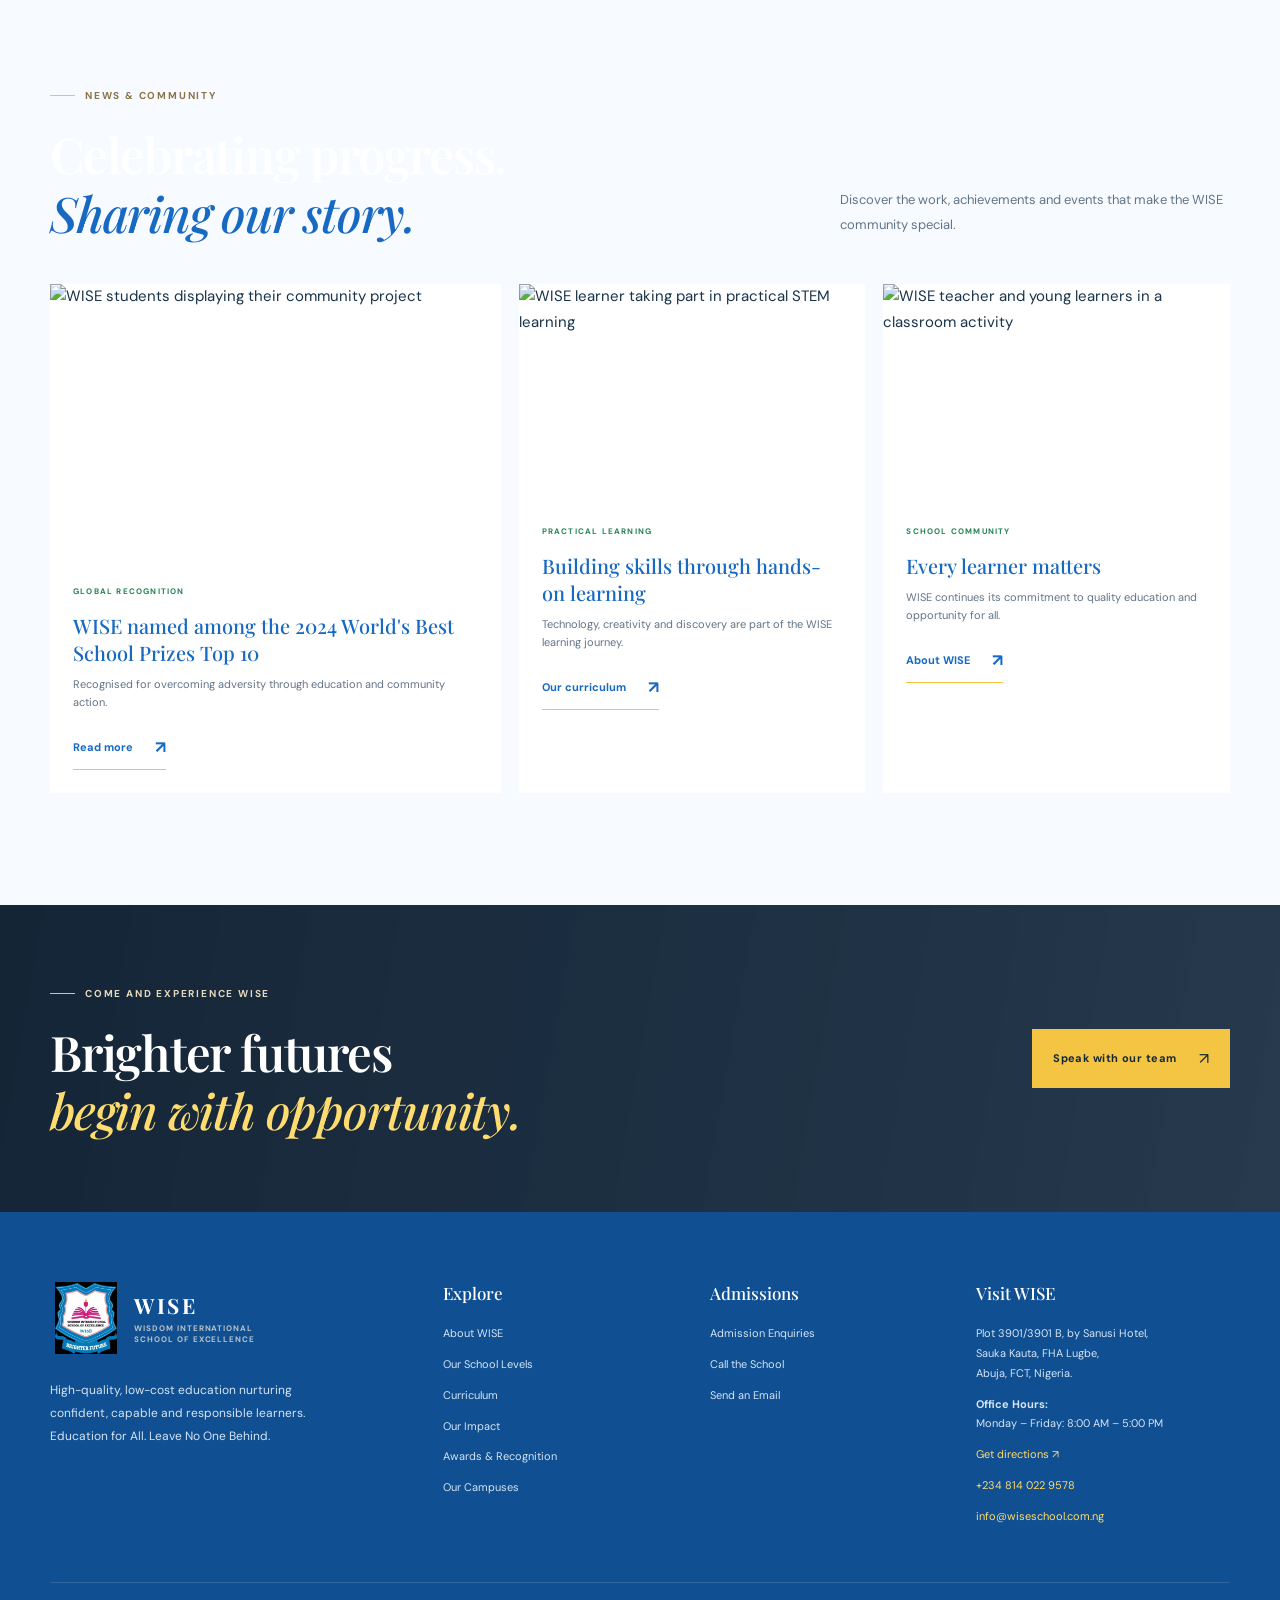
==== commit d81875d0: "Add names and portraits for WISE 2 and Technical Monitor" ====
--- a/index.html
+++ b/index.html
@@ -306,25 +306,19 @@
             </div>
           </article>
           <article class="leadership-card">
-            <div class="leadership-photo campus-leader-placeholder" role="img" aria-label="Photograph of the Head of WISE 2 to be added">
-              <span class="photo-mark">WISE 2</span>
-              <small>HEAD OF CAMPUS</small>
-            </div>
+            <div class="leadership-photo campus-leader-photo"><img src="assets/adesuwa-ogwu.jpg" alt="Mrs Adesuwa Ogwu, Head of WISE 2 HAAQ Campus" loading="lazy"></div>
             <div class="leadership-info">
               <span class="leadership-kicker">HAAQ CAMPUS • WISE 2</span>
-              <h3>Head of WISE 2</h3>
-              <p>Campus leadership, learner support and coordination of school activities at WISE 2.</p>
+              <h3>Mrs Adesuwa Ogwu</h3>
+              <p>Head of the WISE 2 HAAQ Campus, supporting learners, staff and the delivery of quality education.</p>
             </div>
           </article>
           <article class="leadership-card">
-            <div class="leadership-photo campus-leader-placeholder" role="img" aria-label="Photograph of the Technical Monitor to be added">
-              <span class="photo-mark">TM</span>
-              <small>TECHNICAL MONITOR</small>
-            </div>
+            <div class="leadership-photo campus-leader-photo"><img src="assets/kabiru-abass.jpg" alt="Mr Kabiru Abass, Technical Monitor" loading="lazy"></div>
             <div class="leadership-info">
               <span class="leadership-kicker">TECHNICAL MONITOR</span>
-              <h3>Technical Monitor</h3>
-              <p>Supports technical oversight, practical learning activities and monitoring of technical operations.</p>
+              <h3>Mr Kabiru Abass</h3>
+              <p>Technical Monitor, supporting technical oversight, practical learning activities and monitoring of technical operations.</p>
             </div>
           </article>
         </div>
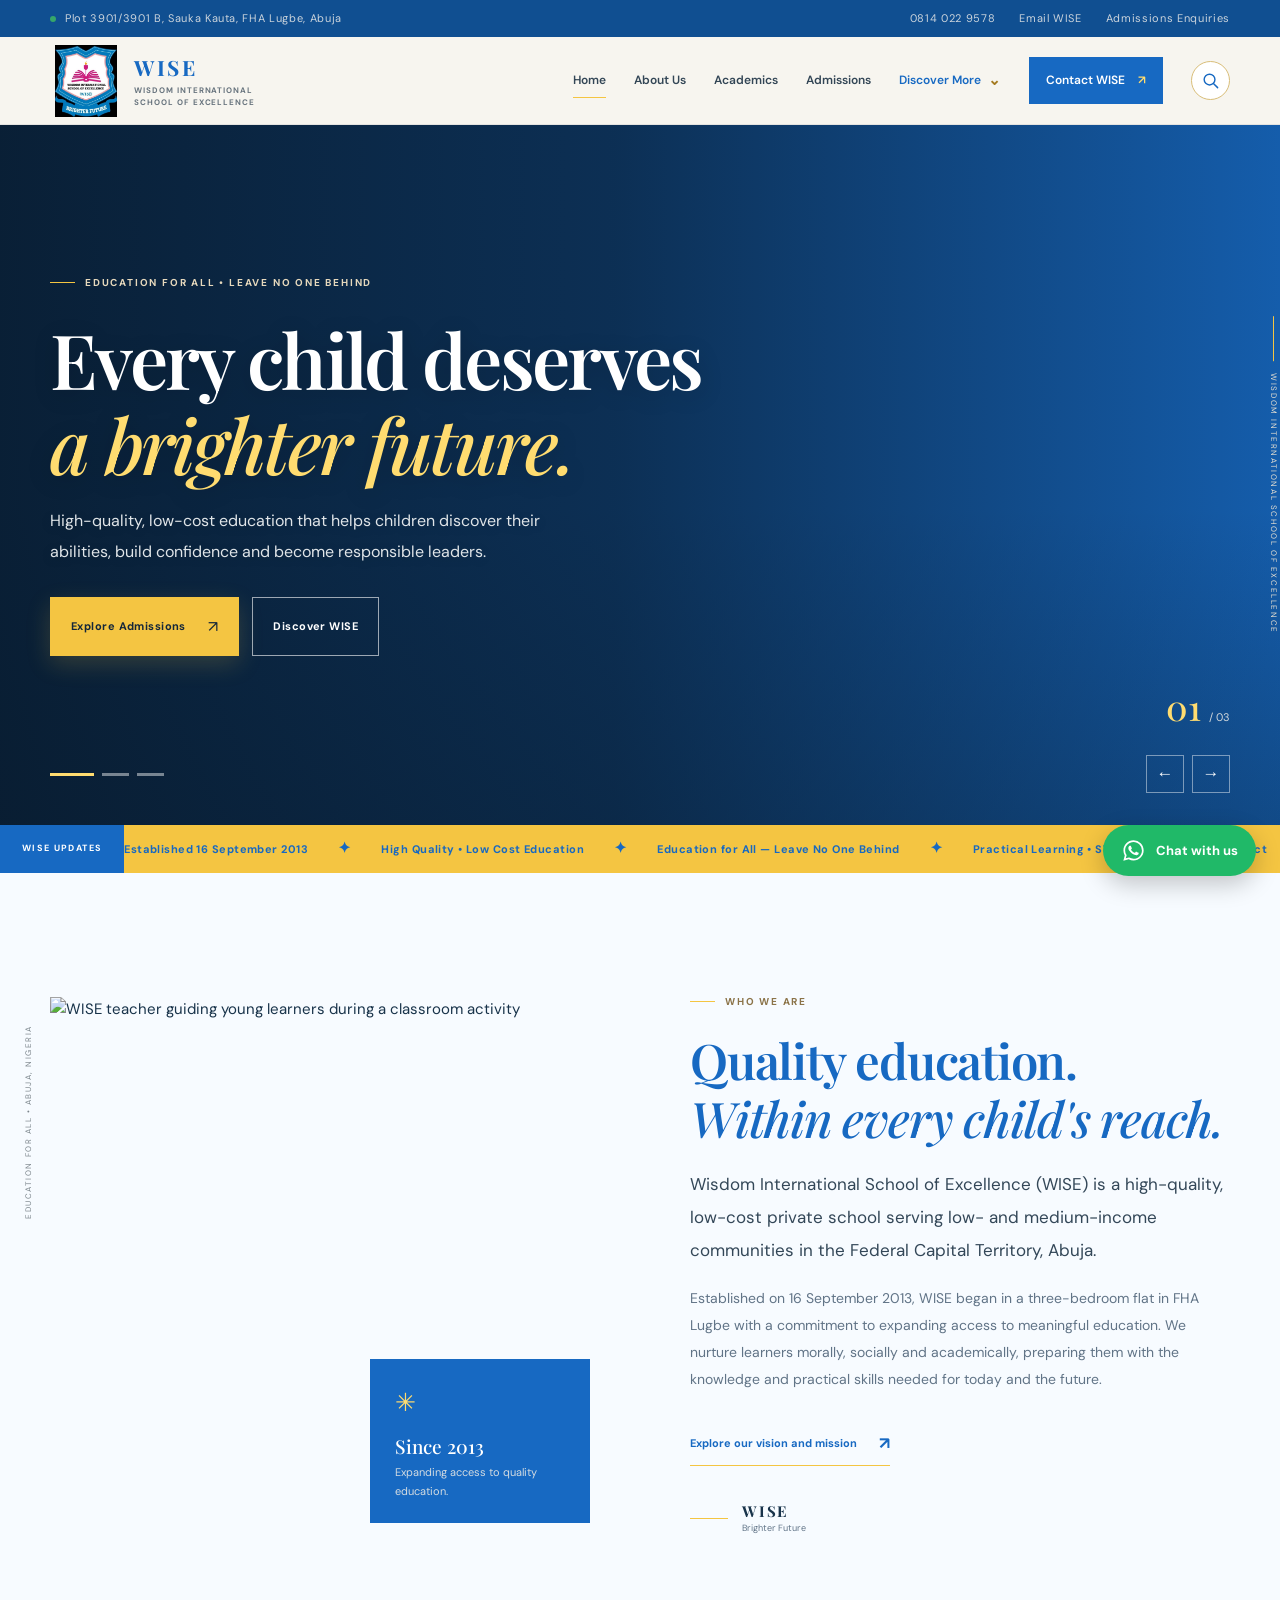
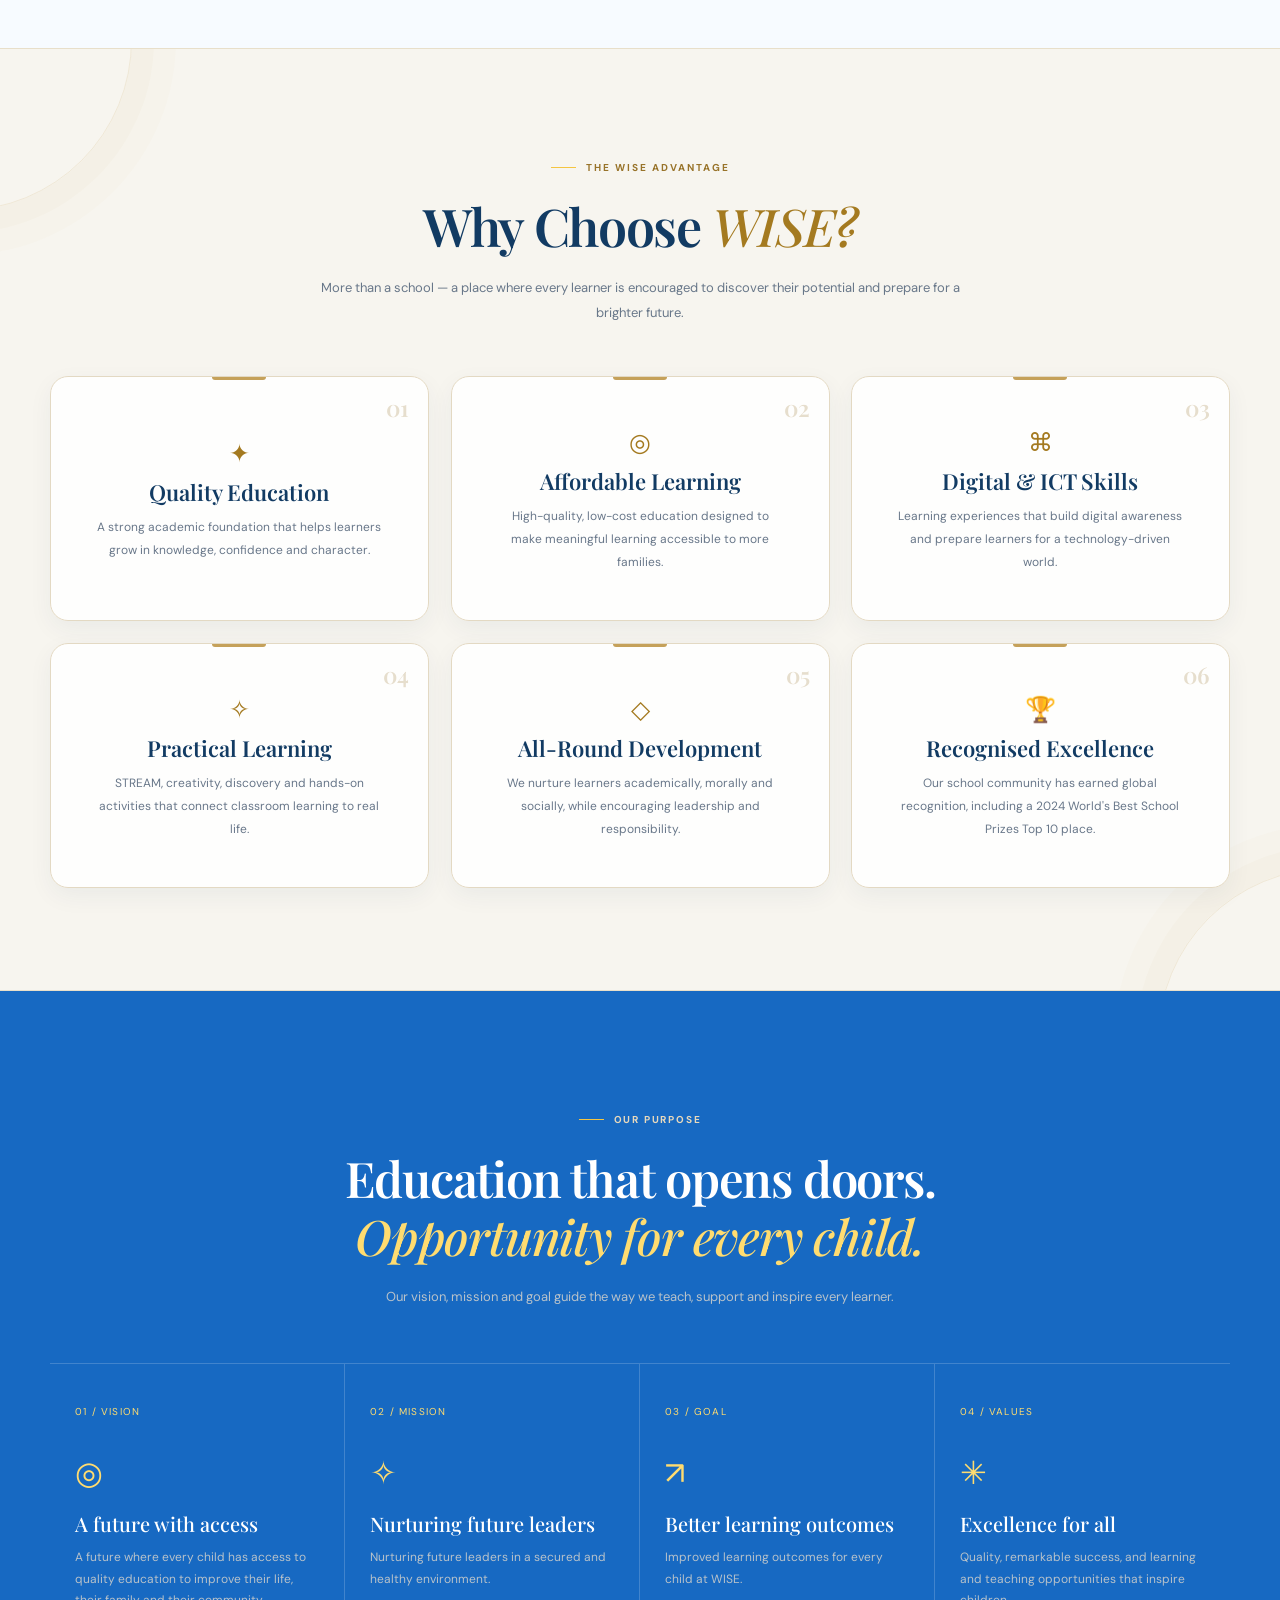
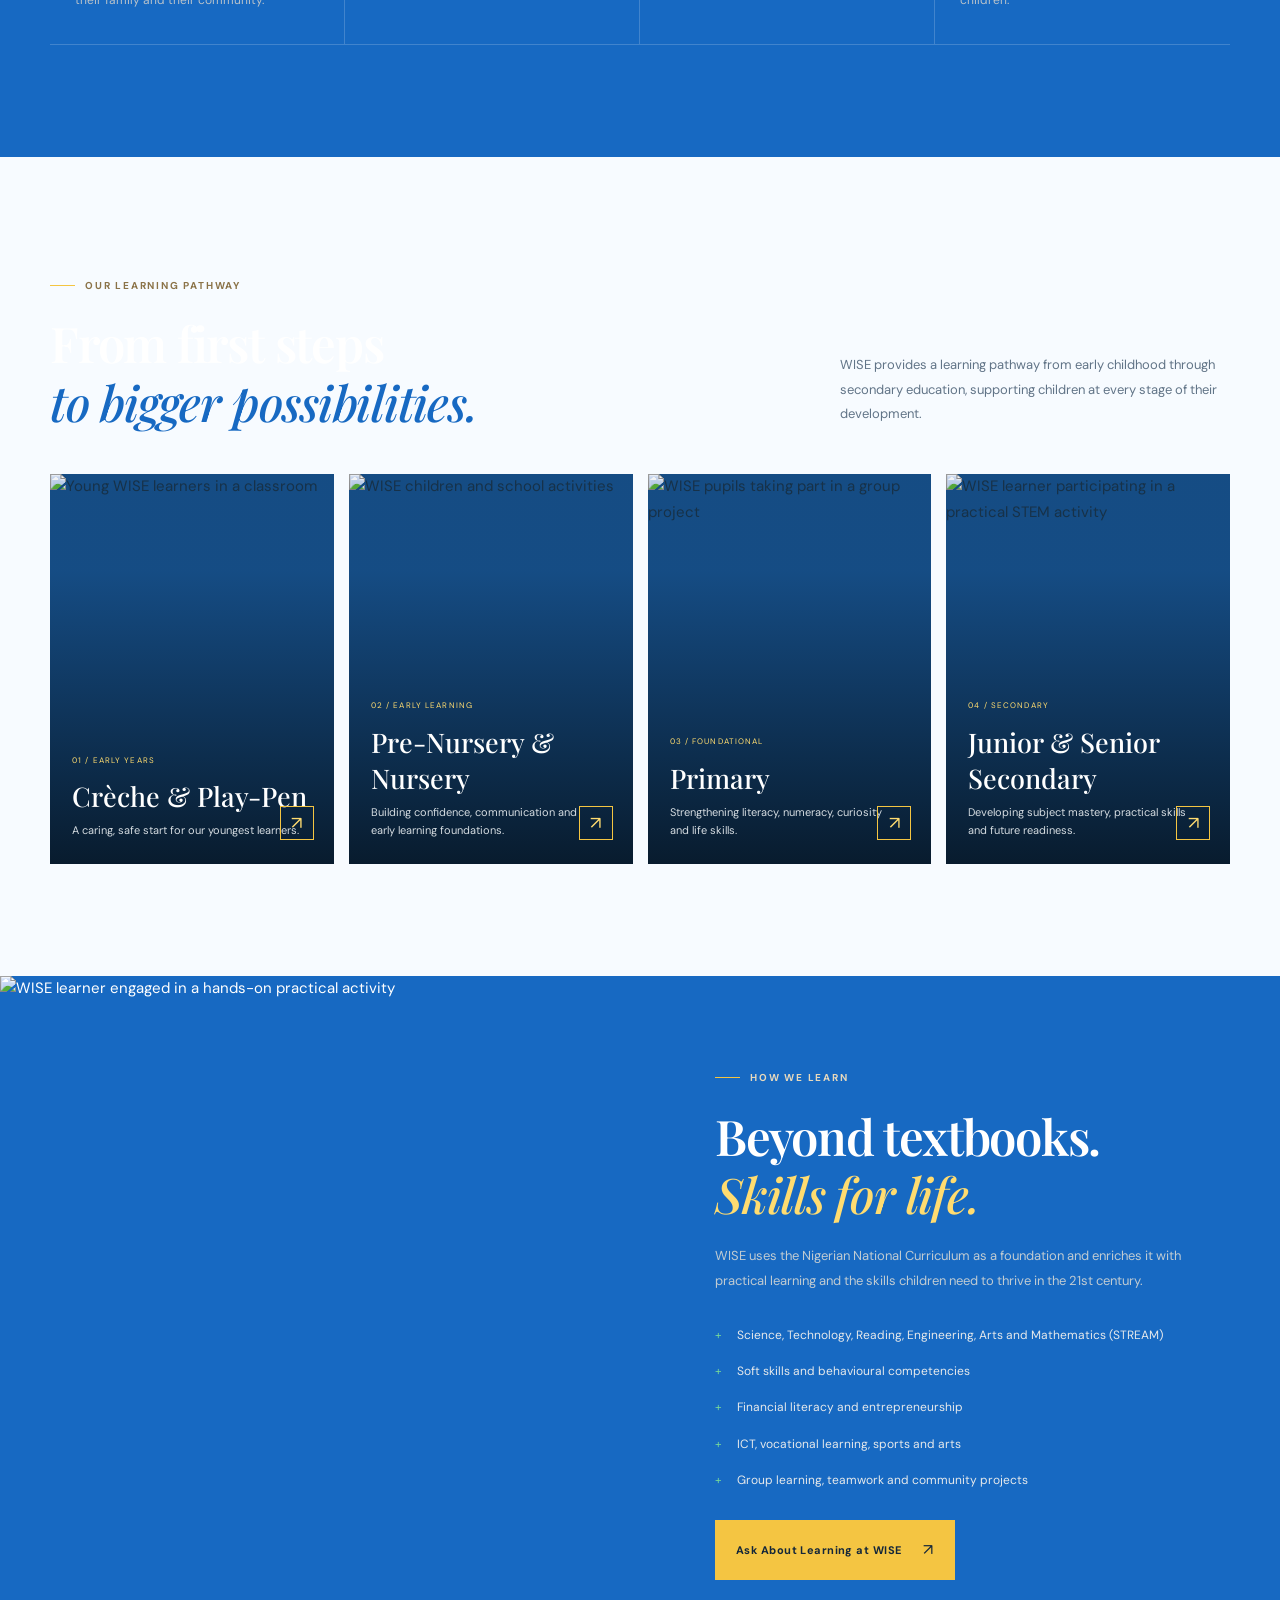
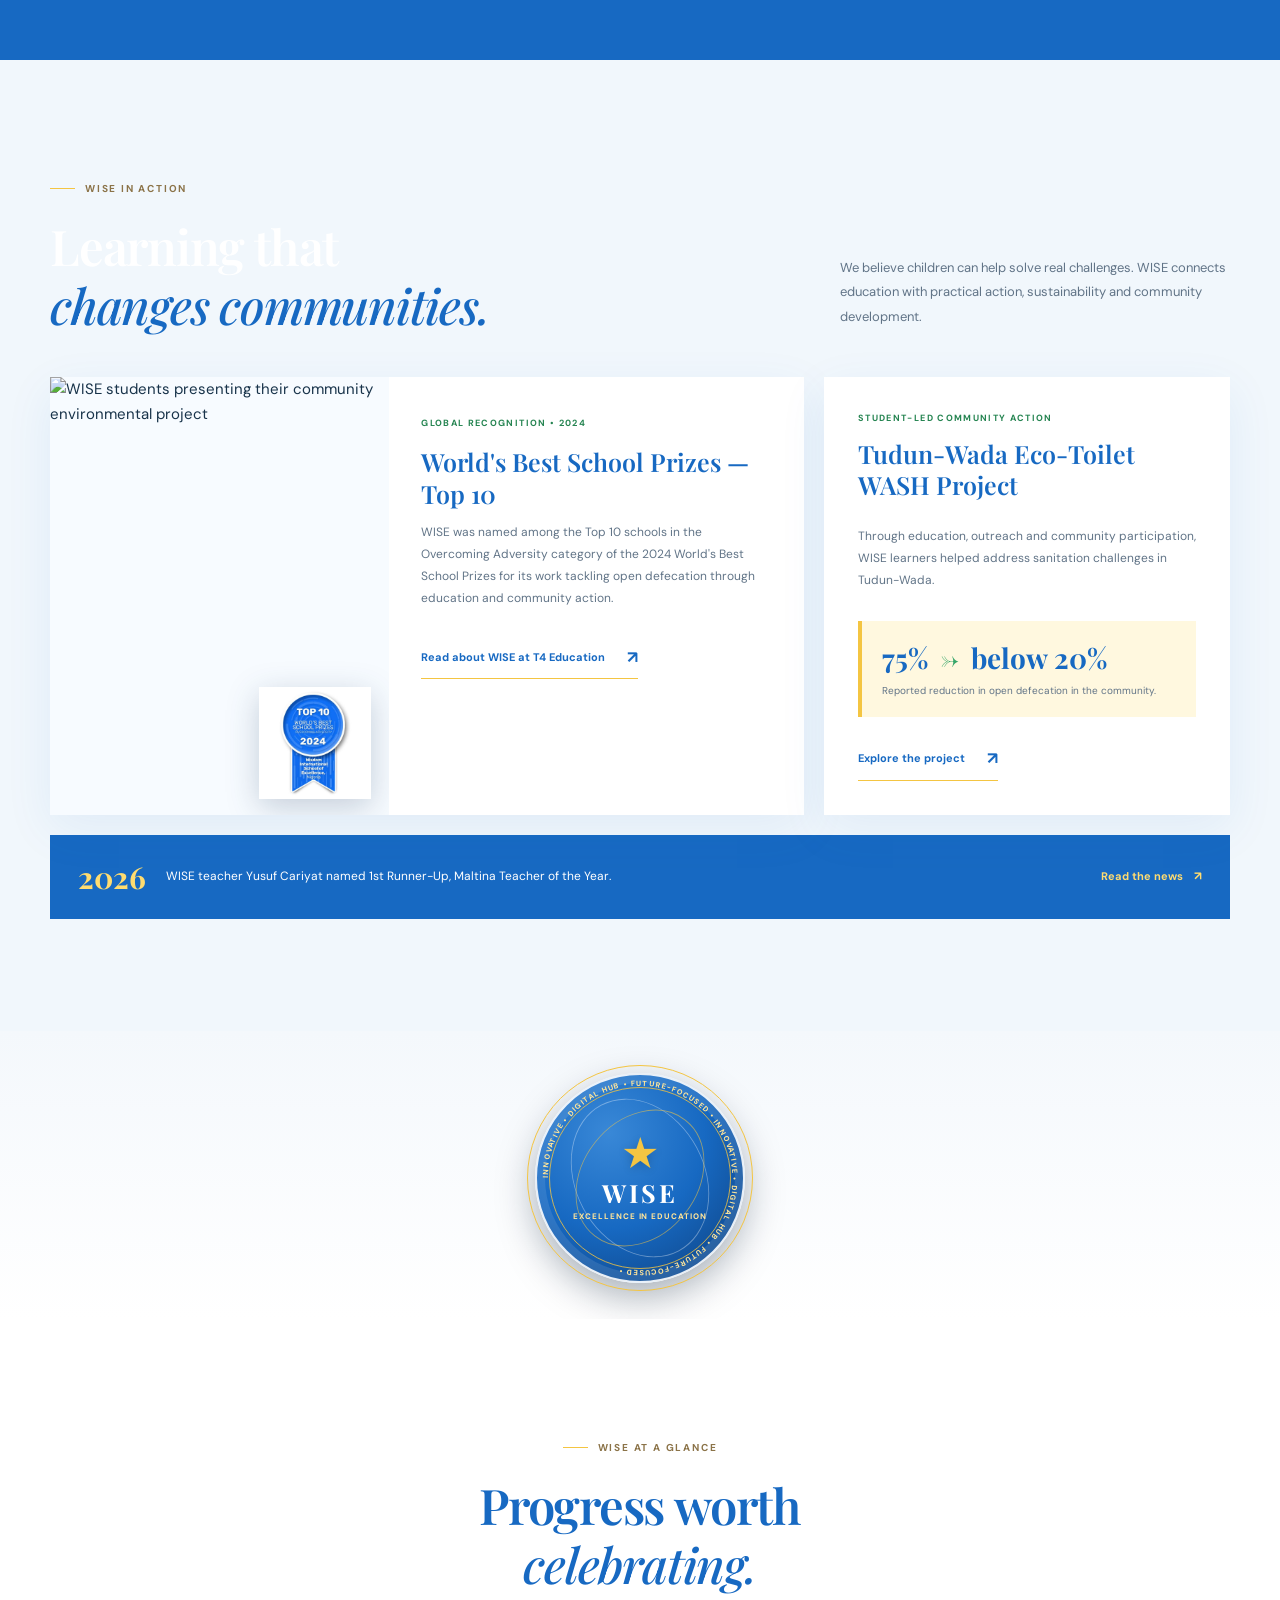
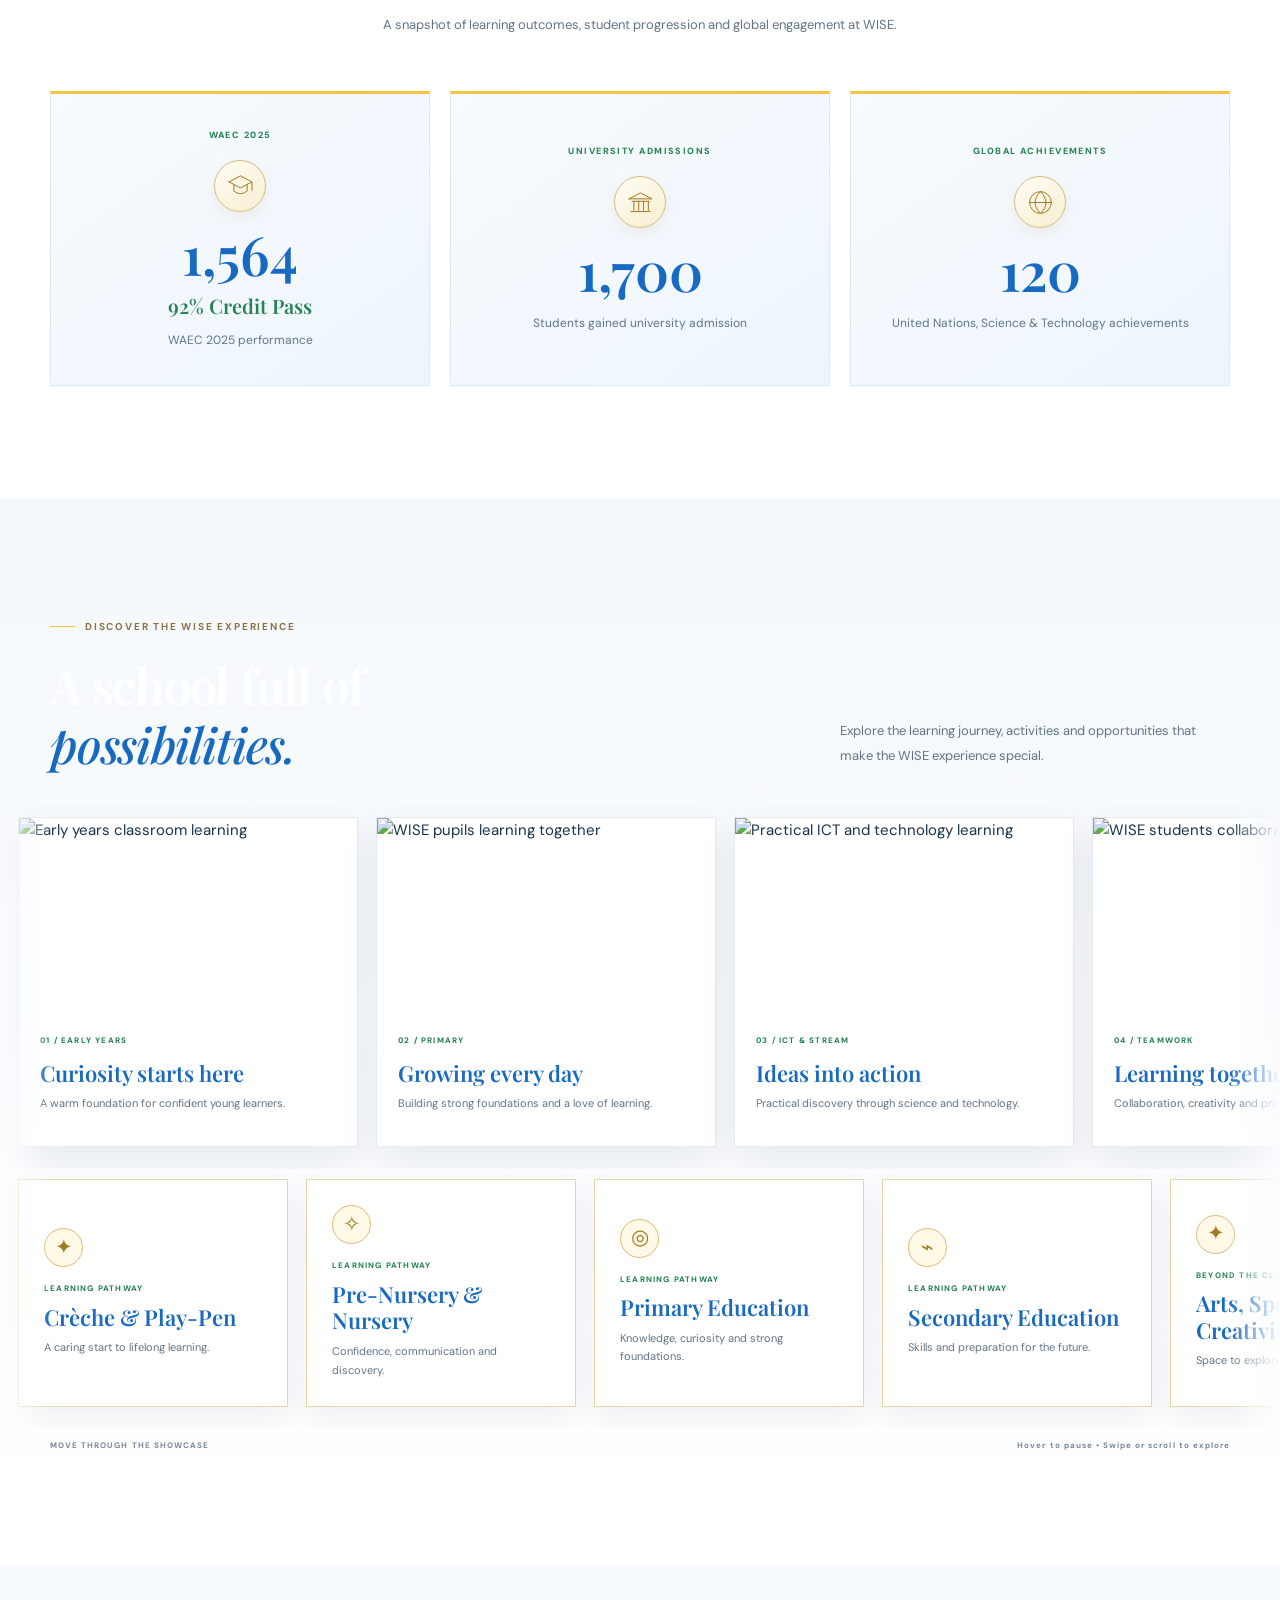
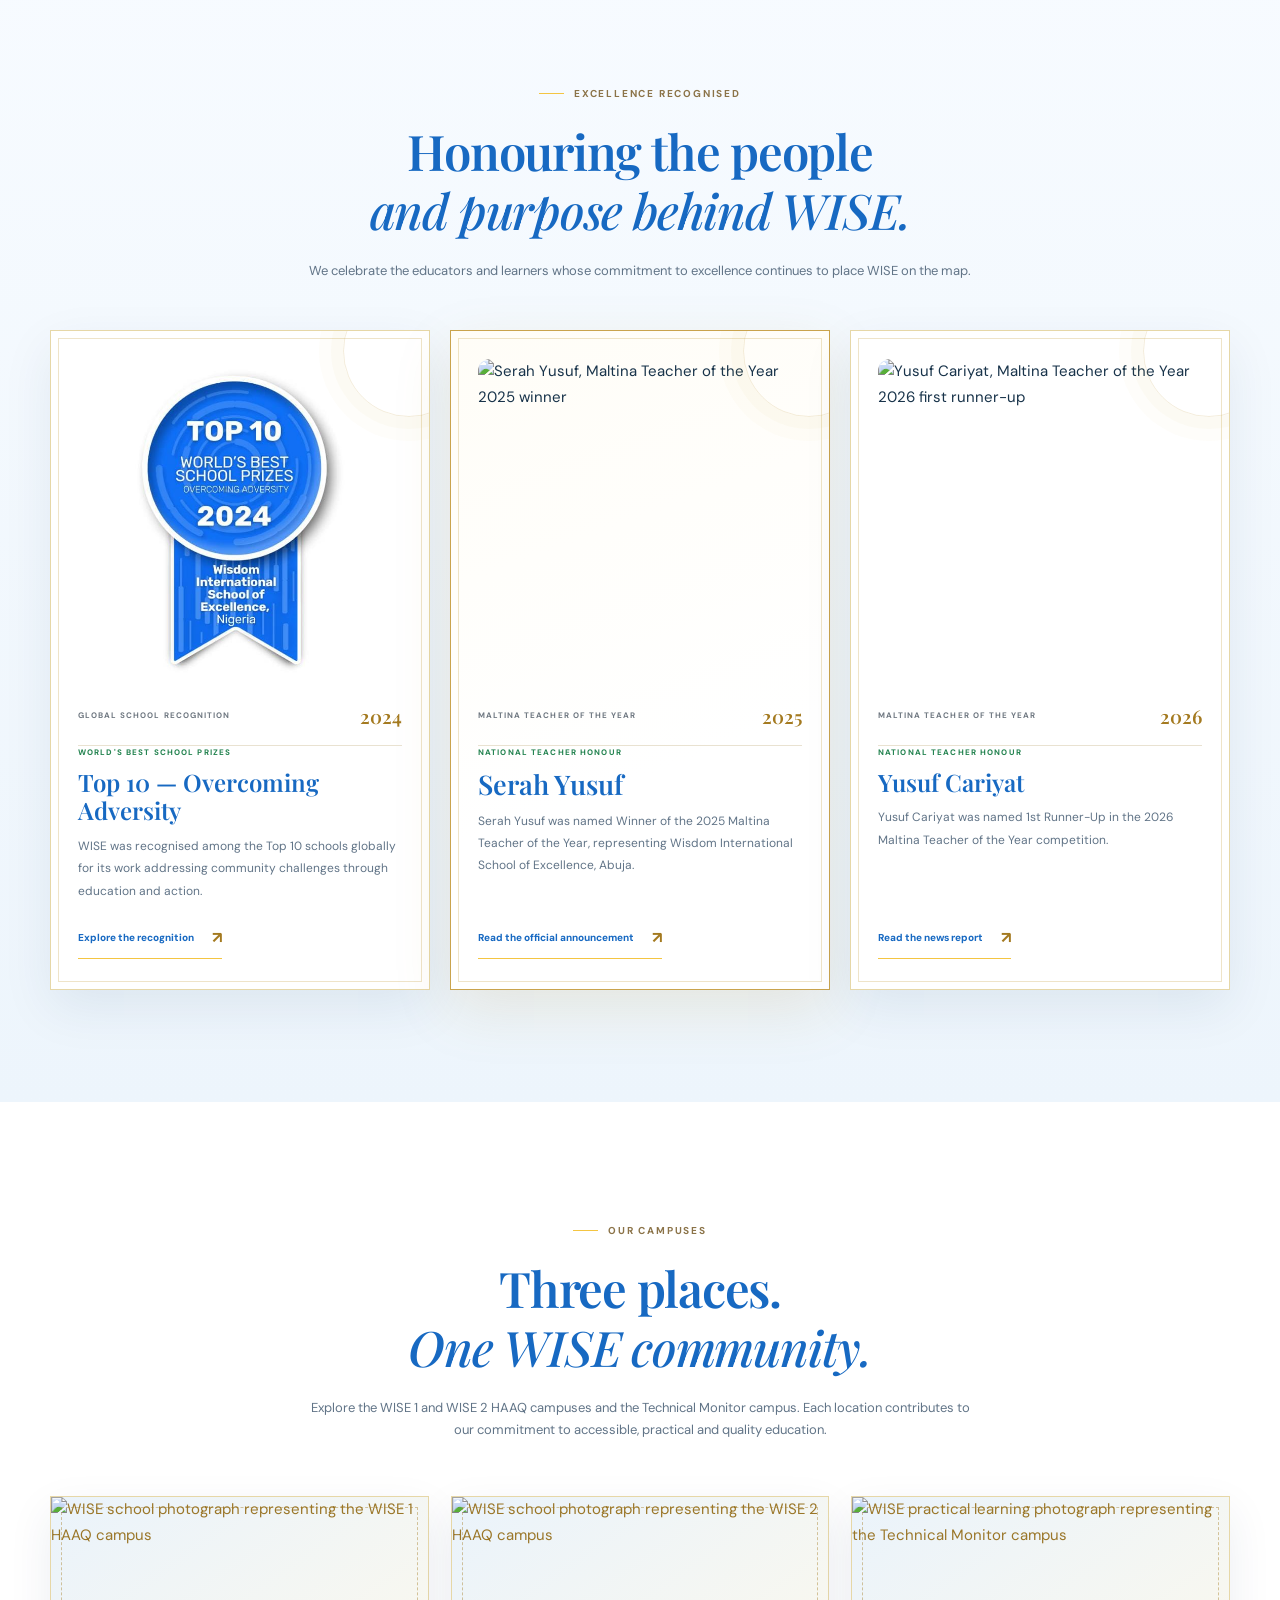
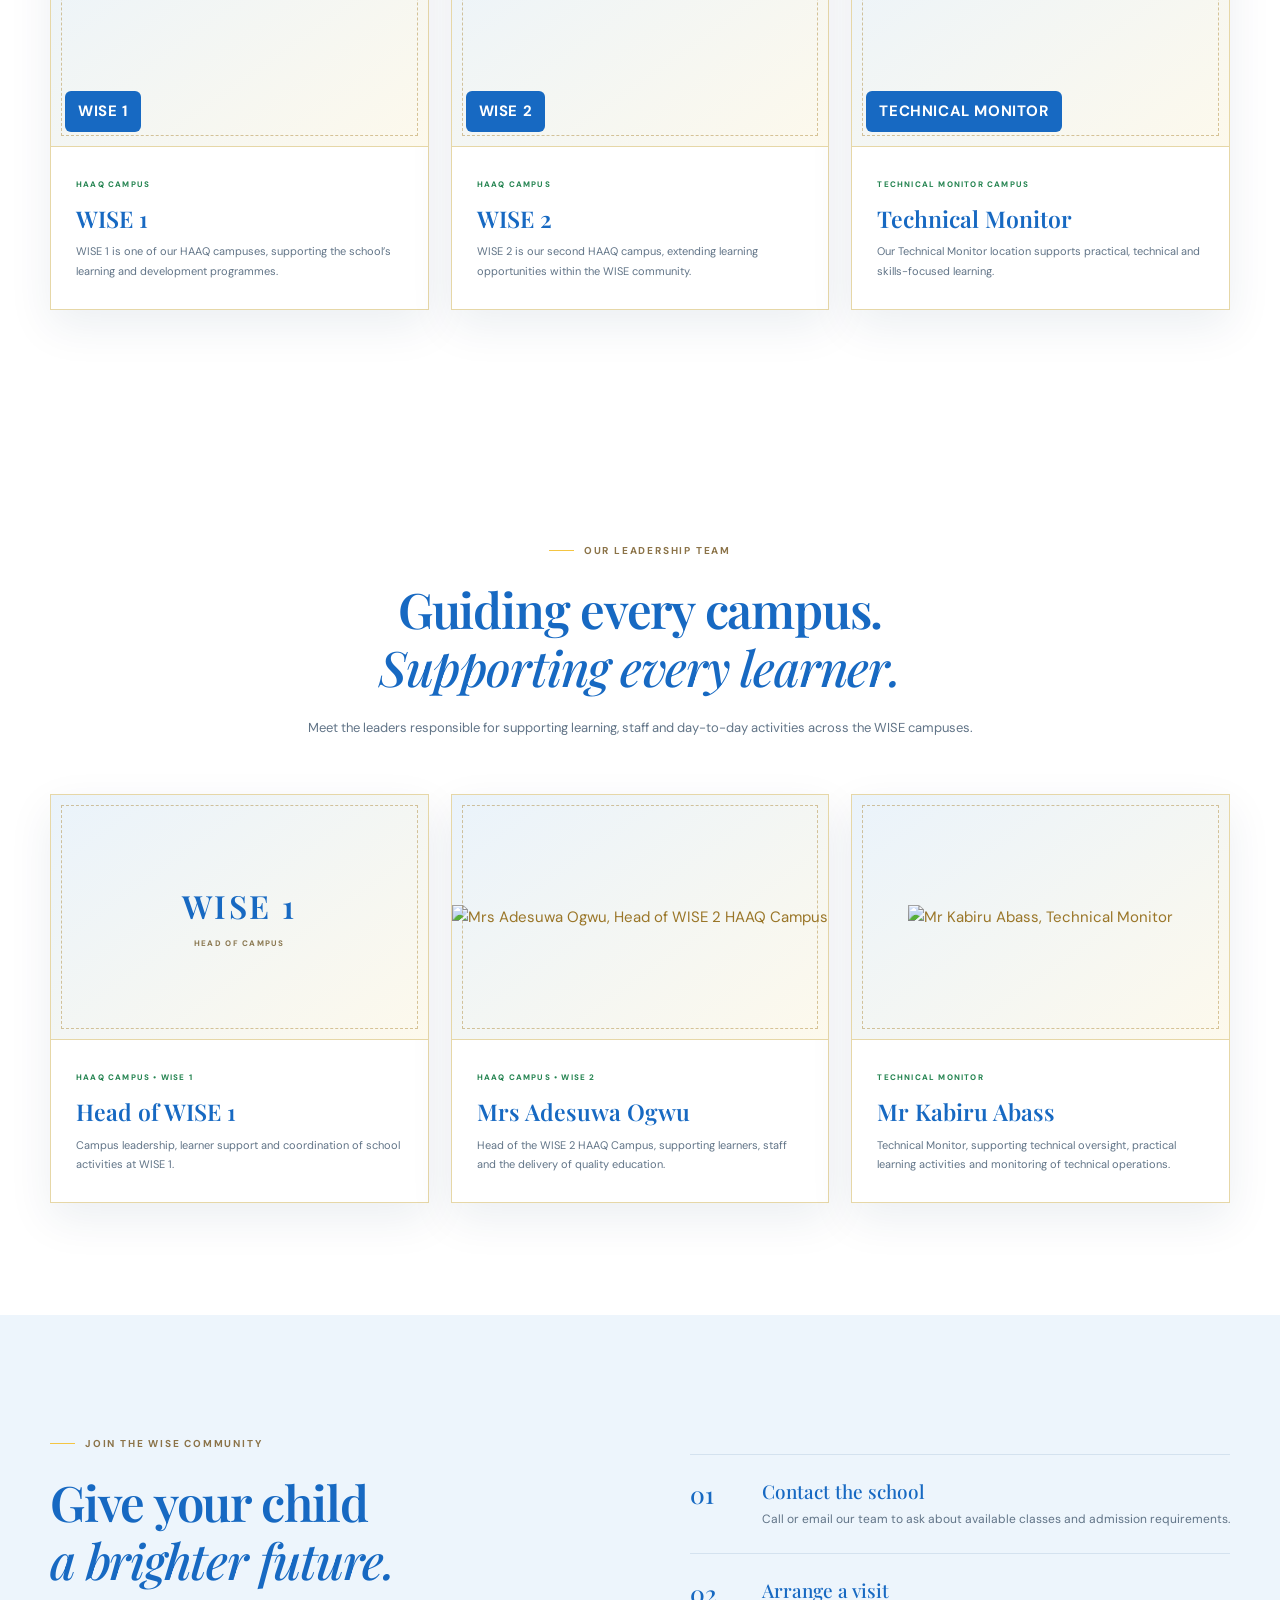
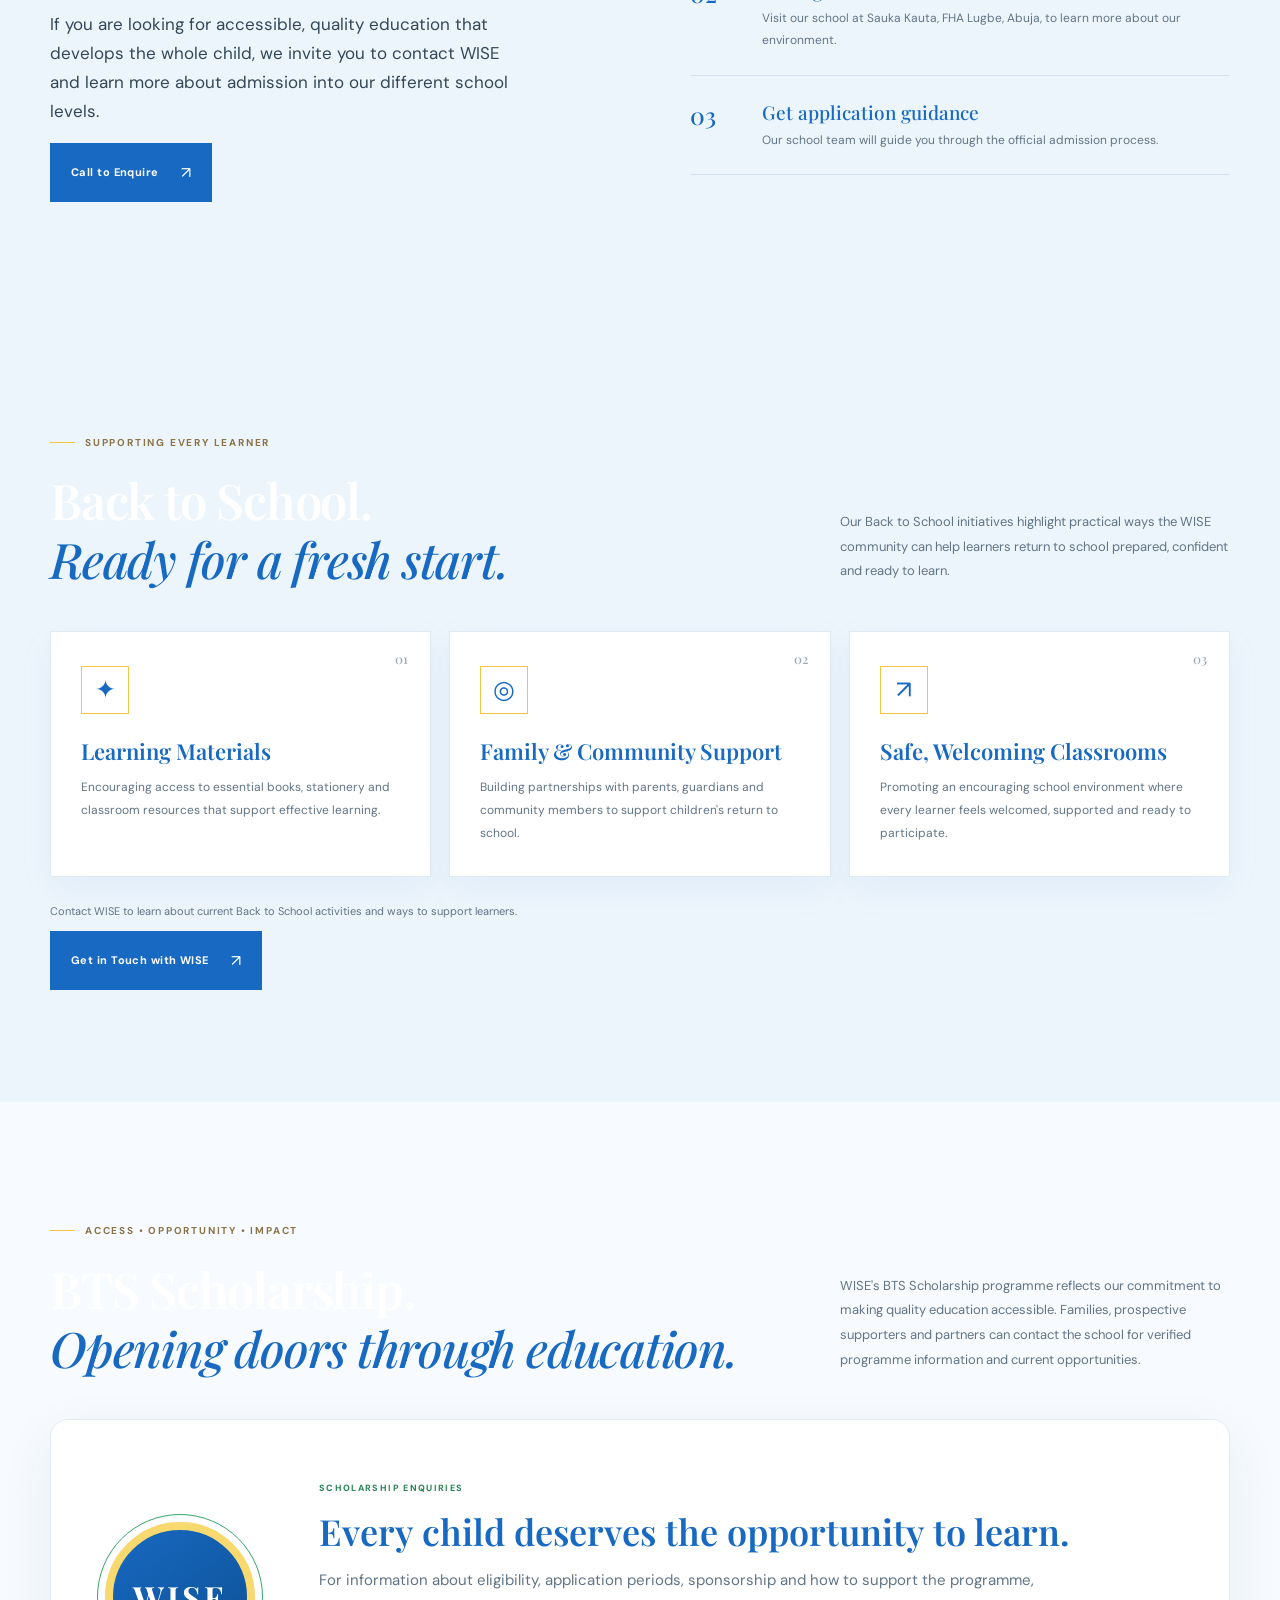
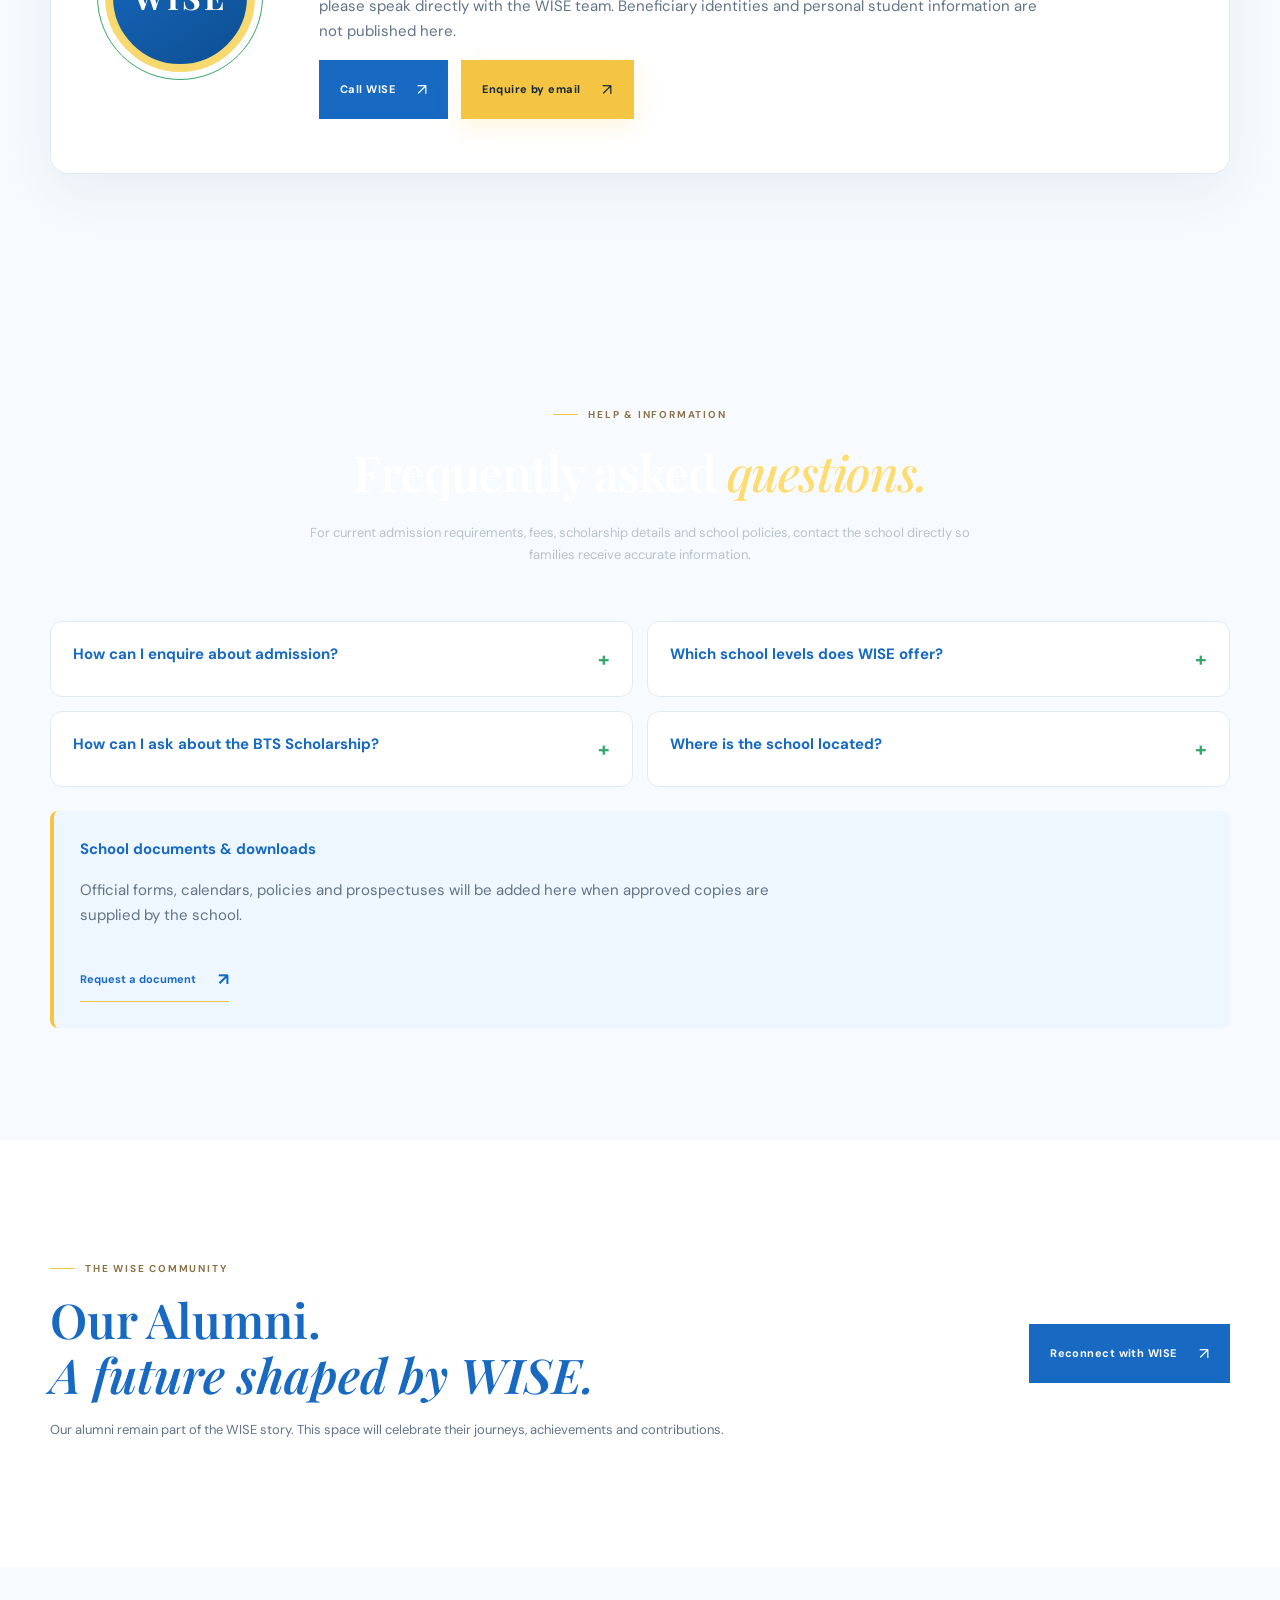
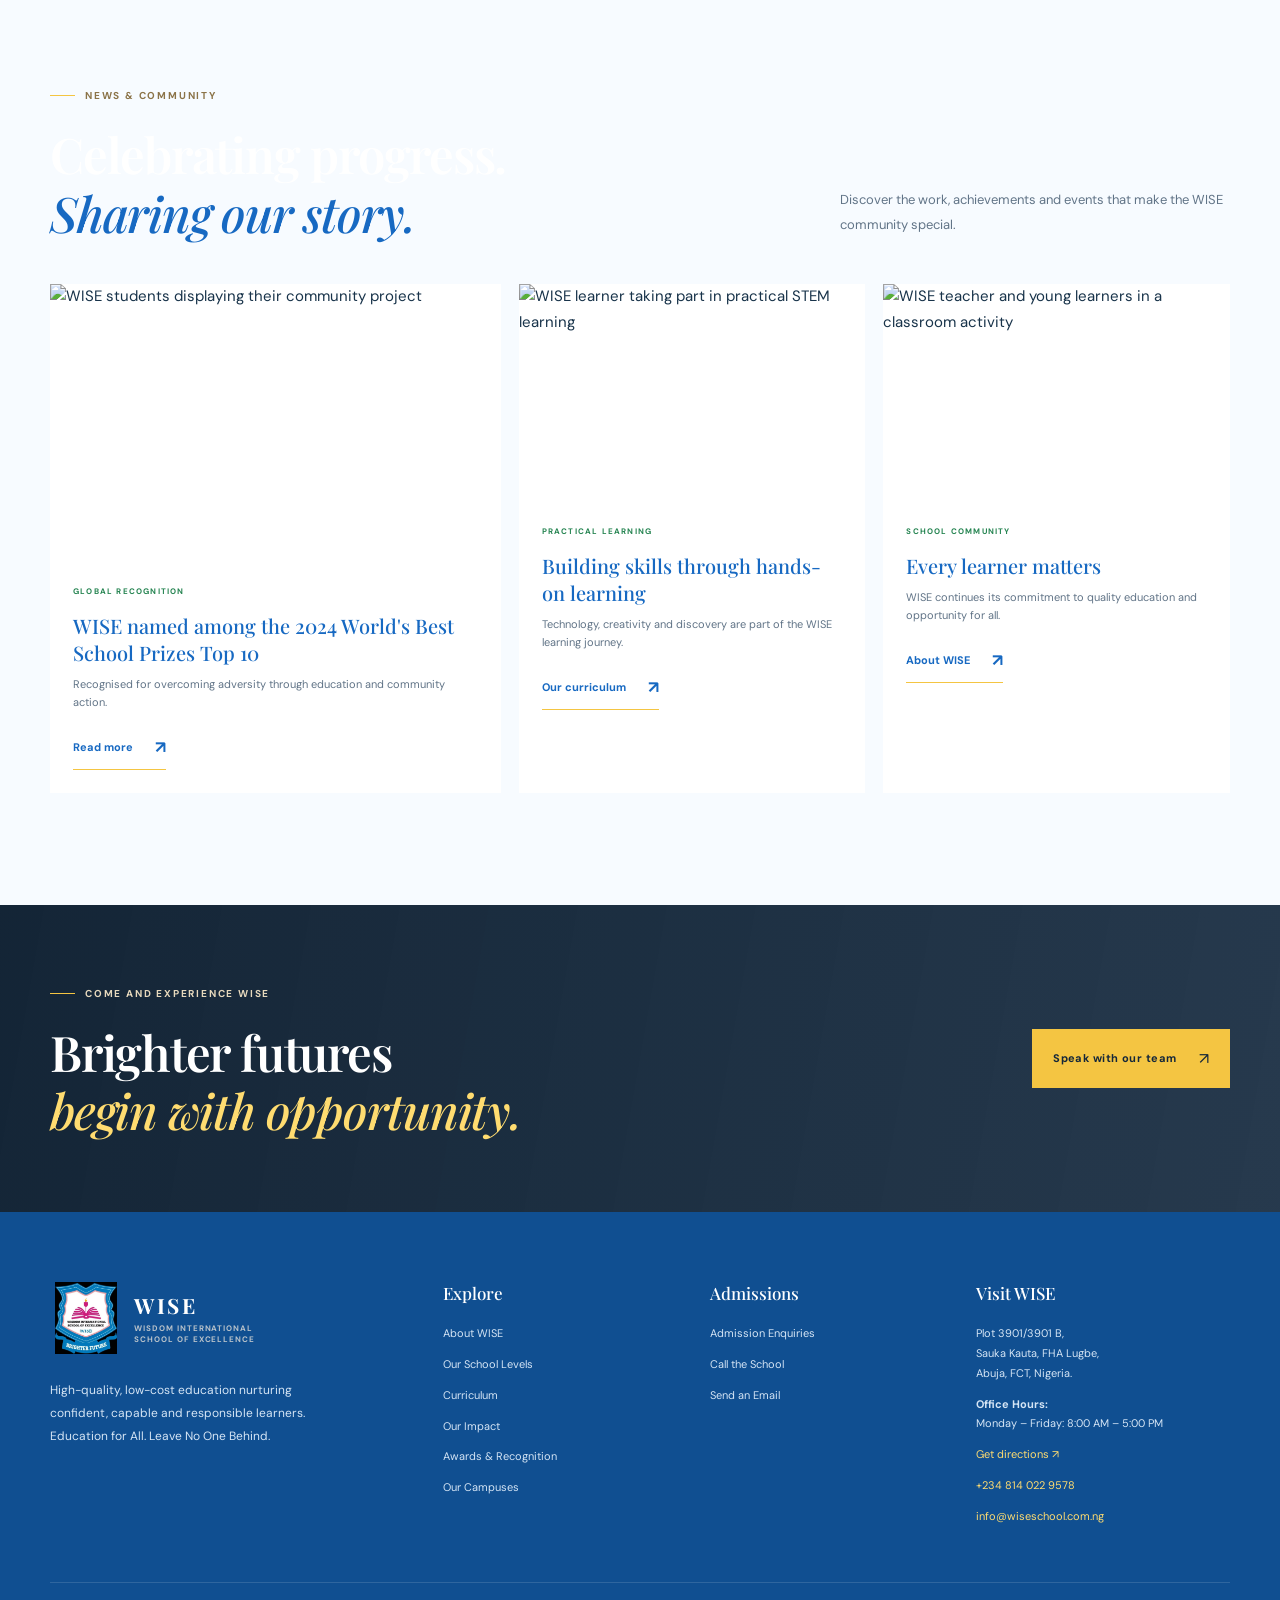
==== commit b8a4b057: "Correct WISE school address across homepage" ====
--- a/index.html
+++ b/index.html
@@ -356,7 +356,7 @@
       <details class="faq-item"><summary>How can I enquire about admission?</summary><p>Call +234 814 022 9578 or email info@wiseschool.com.ng. The school team can guide you on available classes and the application process.</p></details>
       <details class="faq-item"><summary>Which school levels does WISE offer?</summary><p>Crèche, Play-Pen, Pre-Nursery, Nursery, Primary, Junior Secondary and Senior Secondary.</p></details>
       <details class="faq-item"><summary>How can I ask about the BTS Scholarship?</summary><p>Contact WISE directly for confirmed eligibility, dates and application guidance. These details are not assumed or published without school confirmation.</p></details>
-      <details class="faq-item"><summary>Where is the school located?</summary><p>Plot 3901/3901 B, by Sanusi Hotel, Sauka Kauta, FHA Lugbe, Abuja, FCT, Nigeria.</p></details>
+      <details class="faq-item"><summary>Where is the school located?</summary><p>Plot 3901/3901 B, Sauka Kauta, FHA Lugbe, Abuja, FCT, Nigeria.</p></details>
     </div><div class="downloads-note"><strong>School documents & downloads</strong><p>Official forms, calendars, policies and prospectuses will be added here when approved copies are supplied by the school.</p><a class="text-link" href="mailto:info@wiseschool.com.ng?subject=Request%20for%20WISE%20school%20documents">Request a document <span>↗</span></a></div></div></section>
 
     <section class="alumni section-pad" id="alumni"><div class="container alumni-inner">
@@ -380,7 +380,7 @@
     <div class="footer-brand"><a class="brand brand-light" href="#top"><img class="brand-logo" src="assets/wise-school-logo.png" alt="Wisdom International School of Excellence (WISE) official school crest"><span class="brand-copy"><strong>WISE</strong><small>WISDOM INTERNATIONAL<br>SCHOOL OF EXCELLENCE</small></span></a><p>High-quality, low-cost education nurturing confident, capable and responsible learners. Education for All. Leave No One Behind.</p></div>
     <div class="footer-col"><h4>Explore</h4><a href="#about">About WISE</a><a href="#academics">Our School Levels</a><a href="#curriculum">Curriculum</a><a href="#impact">Our Impact</a><a href="#awards">Awards & Recognition</a><a href="#leadership">Our Campuses</a></div>
     <div class="footer-col"><h4>Admissions</h4><a href="#admissions">Admission Enquiries</a><a href="tel:+2348140229578">Call the School</a><a href="mailto:info@wiseschool.com.ng">Send an Email</a></div>
-    <div class="footer-col contact-col"><h4>Visit WISE</h4><p>Plot 3901/3901 B, by Sanusi Hotel,<br>Sauka Kauta, FHA Lugbe,<br>Abuja, FCT, Nigeria.</p><p><strong>Office Hours:</strong><br>Monday – Friday: 8:00 AM – 5:00 PM</p><a href="https://www.google.com/maps/search/?api=1&query=Plot+3901B+Sanusi+Hotel+Sauka+Lugbe+Abuja" target="_blank" rel="noopener">Get directions ↗</a><a href="tel:+2348140229578">+234 814 022 9578</a><a href="mailto:info@wiseschool.com.ng">info@wiseschool.com.ng</a></div>
+    <div class="footer-col contact-col"><h4>Visit WISE</h4><p>Plot 3901/3901 B,<br>Sauka Kauta, FHA Lugbe,<br>Abuja, FCT, Nigeria.</p><p><strong>Office Hours:</strong><br>Monday – Friday: 8:00 AM – 5:00 PM</p><a href="https://www.google.com/maps/search/?api=1&query=Plot+3901%2F3901+B+Sauka+Kauta+FHA+Lugbe+Abuja" target="_blank" rel="noopener">Get directions ↗</a><a href="tel:+2348140229578">+234 814 022 9578</a><a href="mailto:info@wiseschool.com.ng">info@wiseschool.com.ng</a></div>
   </div><div class="container footer-bottom"><span>© <span id="year"></span> Wisdom International School of Excellence. All rights reserved.</span><a href="#top">Back to top ↑</a><span>Education for All • Brighter Future</span></div></footer>
   <a class="wise-whatsapp-fixed" href="https://wa.me/2348140229578?text=Hello%20WISE%2C%20I%20would%20like%20to%20make%20an%20enquiry." target="_blank" rel="noopener" aria-label="Chat with WISE on WhatsApp" title="Chat with WISE on WhatsApp">
     <svg viewBox="0 0 32 32" aria-hidden="true"><path fill="currentColor" d="M16.04 3C8.9 3 3.1 8.76 3.1 15.86c0 2.28.6 4.5 1.75 6.47L3 29l6.86-1.8a13.05 13.05 0 0 0 6.18 1.56h.01c7.13 0 12.94-5.77 12.94-12.87 0-3.44-1.35-6.68-3.8-9.12A12.9 12.9 0 0 0 16.04 3Zm0 23.57c-1.93 0-3.82-.52-5.47-1.5l-.39-.23-4.07 1.07 1.09-3.96-.25-.4a10.7 10.7 0 0 1-1.65-5.69c0-5.9 4.83-10.7 10.75-10.7 2.87 0 5.57 1.11 7.6 3.14a10.6 10.6 0 0 1 3.15 7.56c0 5.9-4.83 10.71-10.76 10.71Zm5.9-8.02c-.32-.16-1.9-.93-2.2-1.04-.3-.11-.51-.16-.73.16-.21.32-.84 1.04-1.03 1.25-.19.21-.38.24-.7.08-.32-.16-1.36-.5-2.6-1.6-.96-.85-1.61-1.9-1.8-2.22-.19-.32-.02-.49.14-.65.14-.14.32-.37.48-.56.16-.19.21-.32.32-.54.1-.21.05-.4-.03-.56-.08-.16-.73-1.75-1-2.4-.27-.63-.54-.55-.73-.56h-.62c-.22 0-.57.08-.87.4-.3.32-1.14 1.1-1.14 2.68 0 1.58 1.17 3.1 1.33 3.31.16.21 2.3 3.5 5.57 4.9.78.34 1.39.55 1.86.7.78.25 1.49.22 2.05.13.63-.1 1.9-.77 2.17-1.51.27-.74.27-1.37.19-1.5-.08-.13-.3-.21-.62-.37Z"/></svg>
